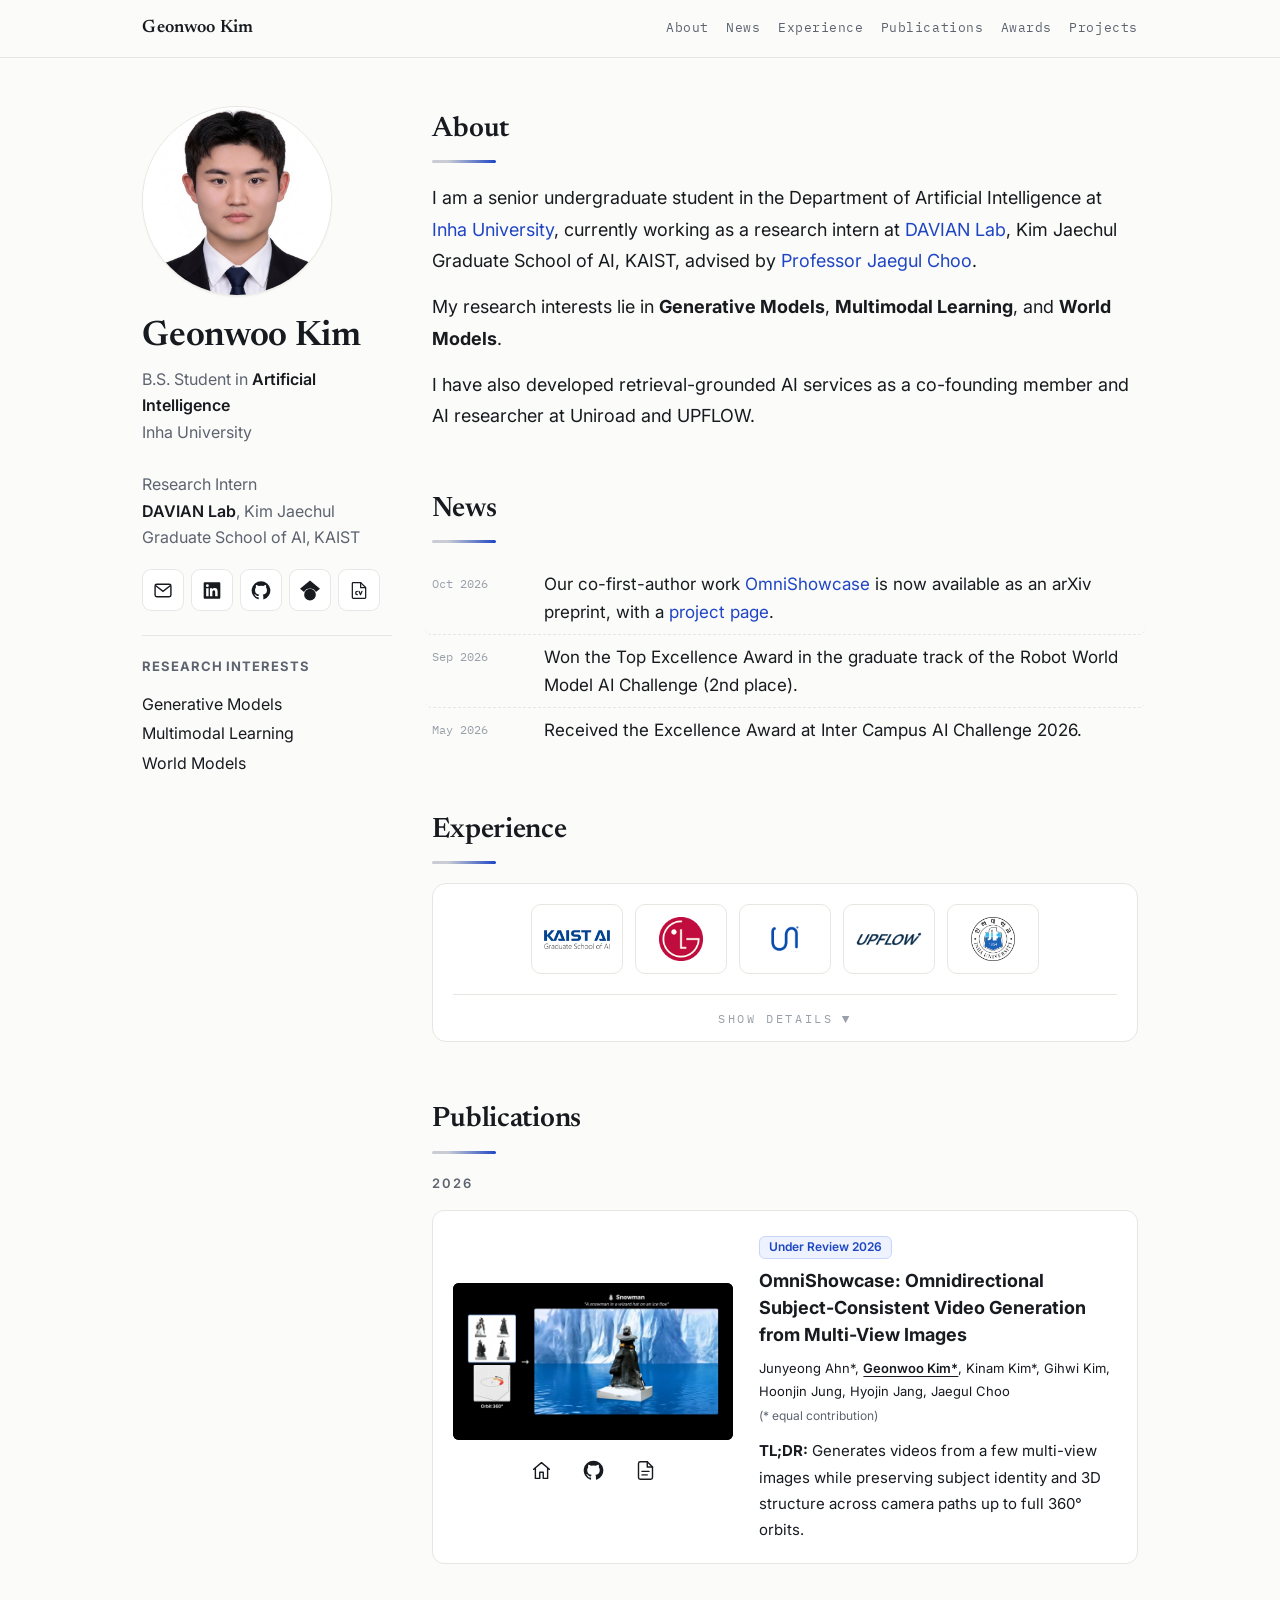
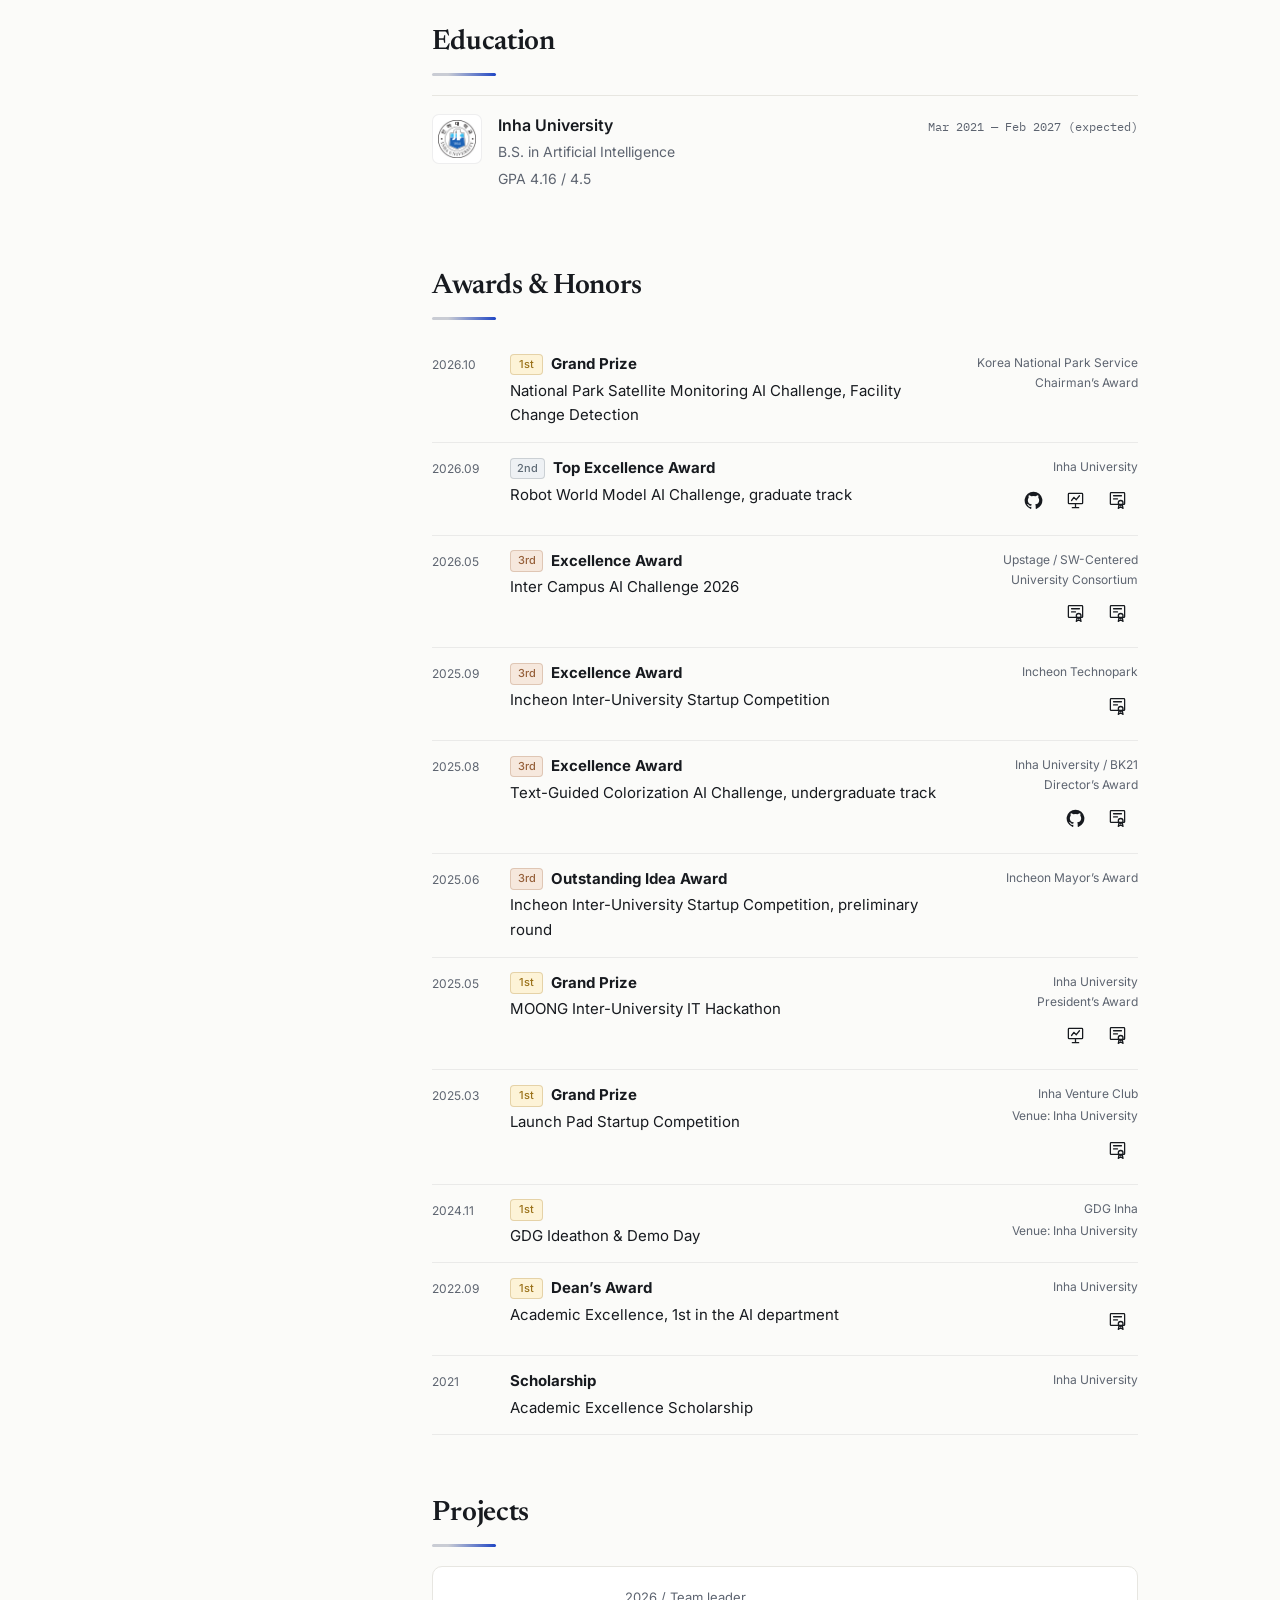
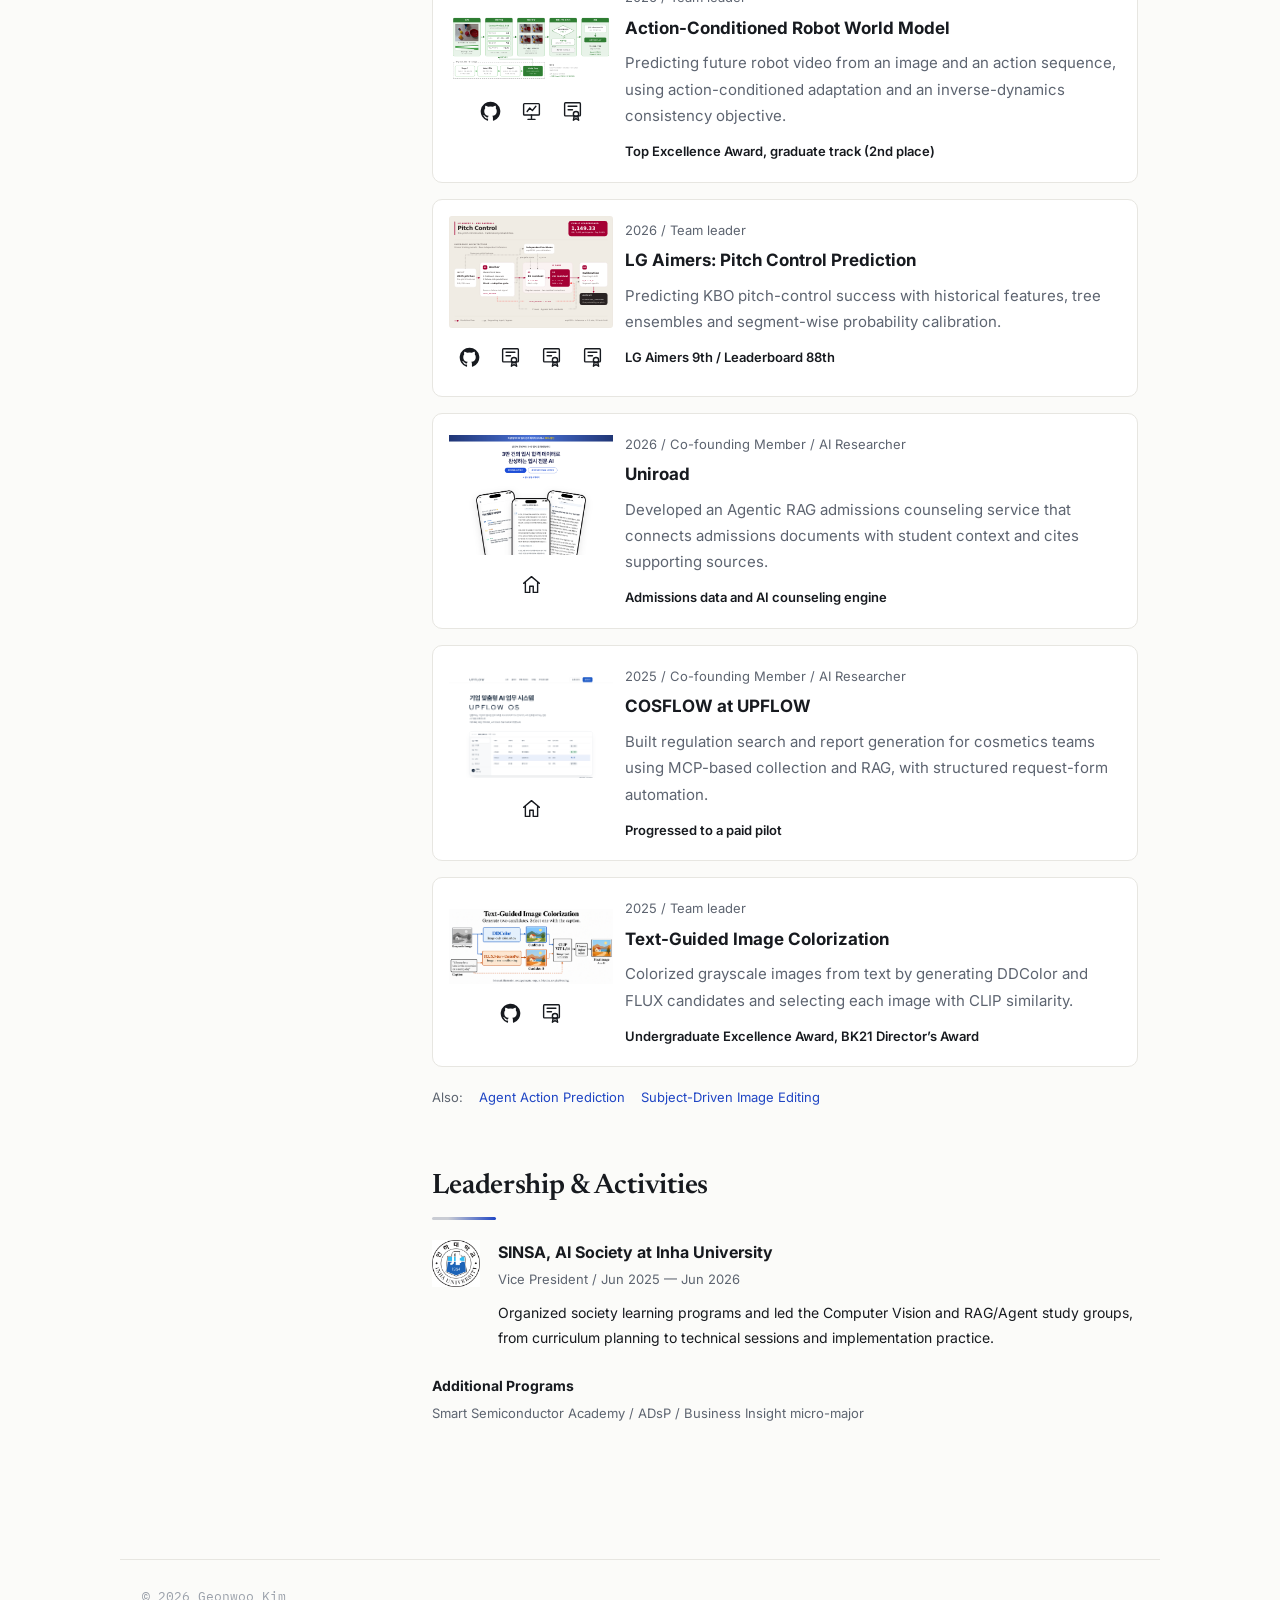
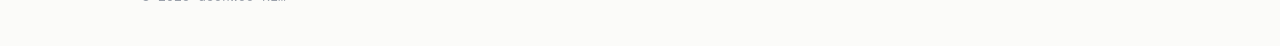
==== index.html @ c0c10603 "Use requested OmniShowcase TLDR wording" ====
<!doctype html><html lang="en"><head><meta charset="utf-8"><meta name="viewport" content="width=device-width,initial-scale=1"><title>Geonwoo Kim</title><meta name="description" content="Geonwoo Kim — Generative Models, Multimodal Learning, and World Models."><link rel="canonical" href="https://gxonu.github.io/"><link rel="preconnect" href="https://fonts.googleapis.com"><link rel="preconnect" href="https://fonts.gstatic.com" crossorigin><link href="https://fonts.googleapis.com/css2?family=Newsreader:ital,opsz,wght@0,6..72,400;0,6..72,500;0,6..72,600;1,6..72,400&family=Inter:wght@400;500;600&family=IBM+Plex+Mono:wght@400;500&display=swap" rel="stylesheet"><link rel="stylesheet" href="assets/original.css"><link rel="stylesheet" href="assets/portfolio.css?v=92dc783198"><link rel="stylesheet" href="assets/revision2.css?v=92dc783198"><link rel="stylesheet" href="assets/refinement.css?v=92dc783198"><link rel="stylesheet" href="assets/readability.css?v=506093084f"><link rel="stylesheet" href="assets/publication-media.css?v=20261101-compact"></head><body class="version-b"><nav aria-label="Main navigation"><div class="nav-inner"><a class="nav-name" href="#about">Geonwoo Kim</a><a class="nl" href="#about">About</a><a class="nl" href="#news">News</a><a class="nl" href="#experience">Experience</a><a class="nl" href="#publications">Publications</a><a class="nl" href="#awards">Awards</a><a class="nl" href="#projects">Projects</a></div></nav><div class="wrap"><aside><img class="avatar" src="assets/profile.jpg" alt="Geonwoo Kim" width="190" height="190"><h1 class="side-name">Geonwoo Kim</h1><p class="side-role">B.S. Student in <b>Artificial Intelligence</b><br>Inha University<br><br>Research Intern<br><b>DAVIAN Lab</b>, Kim Jaechul Graduate School of AI, KAIST</p><div class="side-links social-icons" role="group" aria-label="Contact and profiles"><a class="social-icon" href="mailto:kgw8803@gmail.com" target="_blank" rel="noopener" aria-label="Email"><svg aria-hidden="true" focusable="false" viewBox="0 0 24 24" fill="none" stroke="currentColor" stroke-width="1.7"><rect x="2.5" y="4.5" width="19" height="15" rx="2"/><path d="m3 6 9 7 9-7"/></svg><span class="icon-tooltip" aria-hidden="true">Email</span></a><a class="social-icon" href="https://www.linkedin.com/in/geonwoo-kim-27a599303/" target="_blank" rel="noopener" aria-label="LinkedIn"><svg aria-hidden="true" focusable="false" viewBox="0 0 24 24" fill="currentColor"><path d="M20.45 2H3.55C2.69 2 2 2.68 2 3.52v16.96C2 21.32 2.69 22 3.55 22h16.9c.86 0 1.55-.68 1.55-1.52V3.52C22 2.68 21.31 2 20.45 2ZM7.93 18.75H4.98V9.2h2.95v9.55ZM6.46 7.89a1.71 1.71 0 1 1 0-3.42 1.71 1.71 0 0 1 0 3.42Zm12.29 10.86H15.8V14.1c0-1.1-.02-2.52-1.54-2.52-1.54 0-1.78 1.2-1.78 2.44v4.73H9.53V9.2h2.83v1.3h.04c.4-.75 1.36-1.54 2.79-1.54 2.99 0 3.56 1.97 3.56 4.53v5.26Z"/></svg><span class="icon-tooltip" aria-hidden="true">LinkedIn</span></a><a class="social-icon" href="https://github.com/gxonu" target="_blank" rel="noopener" aria-label="GitHub"><svg aria-hidden="true" focusable="false" viewBox="0 0 24 24" fill="currentColor"><path d="M12 .8a11.2 11.2 0 0 0-3.54 21.83c.56.1.76-.24.76-.54v-2.08c-3.12.68-3.78-1.33-3.78-1.33-.51-1.29-1.24-1.63-1.24-1.63-1.02-.7.08-.69.08-.69 1.12.08 1.71 1.15 1.71 1.15 1 1.71 2.62 1.22 3.26.93.1-.72.39-1.22.71-1.5-2.49-.28-5.1-1.24-5.1-5.54 0-1.23.44-2.22 1.15-3.01-.11-.29-.5-1.42.11-2.96 0 0 .94-.3 3.08 1.15a10.75 10.75 0 0 1 5.6 0c2.14-1.45 3.08-1.15 3.08-1.15.61 1.54.22 2.67.11 2.96.72.79 1.15 1.78 1.15 3.01 0 4.31-2.62 5.25-5.12 5.53.4.35.76 1.03.76 2.08v3.08c0 .3.2.65.77.54A11.2 11.2 0 0 0 12 .8Z"/></svg><span class="icon-tooltip" aria-hidden="true">GitHub</span></a><a class="social-icon" href="https://scholar.google.com/citations?user=7ziWvGkAAAAJ&amp;hl=ko" target="_blank" rel="noopener" aria-label="Google Scholar"><svg aria-hidden="true" focusable="false" viewBox="0 0 24 24" fill="currentColor"><path d="M12 0 0 9.75l4.8 3.9A8.02 8.02 0 0 1 12 9.5a8.02 8.02 0 0 1 7.2 4.15L24 9.75 12 0Z"/><circle cx="12" cy="17" r="7"/></svg><span class="icon-tooltip" aria-hidden="true">Google Scholar</span></a><a class="social-icon" href="assets/GeonwooKim_CV.pdf" target="_blank" rel="noopener" aria-label="CV"><svg aria-hidden="true" focusable="false" viewBox="0 0 24 24" fill="none" stroke="currentColor" stroke-width="1.5"><path d="M14 2.5H5a1 1 0 0 0-1 1v17a1 1 0 0 0 1 1h14a1 1 0 0 0 1-1v-12Z"/><path d="M14 2.5v6h6"/><path d="M10 13a2 2 0 1 0 0 4m2-4 1.8 4 1.8-4" stroke-linecap="round" stroke-linejoin="round"/></svg><span class="icon-tooltip" aria-hidden="true">CV</span></a></div><div class="research-interests"><strong>Research Interests</strong><span>Generative Models</span><span>Multimodal Learning</span><span>World Models</span></div></aside><main><section id="about"><h2>About</h2><div class="sec-body lead"><p data-copy="intro-0">I am a senior undergraduate student in the Department of Artificial Intelligence at <a href="https://www.inha.ac.kr/" target="_blank" rel="noopener">Inha University</a>, currently working as a research intern at <a href="https://davian.kaist.ac.kr/" target="_blank" rel="noopener">DAVIAN Lab</a>, Kim Jaechul Graduate School of AI, KAIST, advised by <a href="https://sites.google.com/site/jaegulchoo/" target="_blank" rel="noopener">Professor Jaegul Choo</a>.</p><p data-copy="intro-1">My research interests lie in <strong>Generative Models</strong>, <strong>Multimodal Learning</strong>, and <strong>World Models</strong>.</p><p data-copy="intro-2">I have also developed retrieval-grounded AI services as a co-founding member and AI researcher at Uniroad and UPFLOW.</p></div></section><section id="news"><h2>News</h2><div class="sec-body"><ul class="news"><li><time>Oct 2026</time><span>Our co-first-author work <a href="https://arxiv.org/abs/2610.35684" target="_blank" rel="noopener">OmniShowcase</a> is now available as an arXiv preprint, with a <a href="https://justin4ai.github.io/OmniShowcase/" target="_blank" rel="noopener">project page</a>.</span></li><li><time>Sep 2026</time><span>Won the Top Excellence Award in the graduate track of the Robot World Model AI Challenge (2nd place).</span></li><li><time>May 2026</time><span>Received the Excellence Award at Inter Campus AI Challenge 2026.</span></li></ul></div></section><section id="experience"><h2>Experience</h2><div class="sec-body"><div class="xp-card" id="xpCard"><div class="logo-tiles"><a class="tile" href="https://davian.kaist.ac.kr/" target="_blank" rel="noopener" title="KAIST AI — Research Intern, DAVIAN Lab"><img src="assets/kaist.png" alt="KAIST AI"></a><a class="tile" href="https://www.lgaimers.ai/" target="_blank" rel="noopener" title="LG Aimers 9th — AI Training &amp; Hackathon"><img src="assets/lg.png" alt="LG Aimers 9th"></a><a class="tile" href="https://uni2road.com/chat" target="_blank" rel="noopener" title="Uniroad — Co-founding Member / AI Researcher"><img src="assets/uniroad-logo.png" alt="Uniroad"></a><a class="tile" href="https://upflow.ai.kr/index.html" target="_blank" rel="noopener" title="UPFLOW — Co-founding Member / AI Researcher"><img src="assets/upflow-logo.svg" alt="UPFLOW"></a><a class="tile" href="https://sites.google.com/view/mailab-inha/" target="_blank" rel="noopener" title="Multimodal AI Lab, Inha University — Undergraduate Researcher"><img src="assets/inha.png" alt="Multimodal AI Lab, Inha University"></a></div><button class="xp-toggle" aria-expanded="false" aria-controls="xpList" type="button"><span id="xpLabel">Show details</span><span class="chev" aria-hidden="true">▼</span></button><div class="xp-list" id="xpList"><article class="xp-row"><a class="xp-logo" href="https://davian.kaist.ac.kr/" target="_blank" rel="noopener"><img src="assets/kaist.png" alt="KAIST AI"></a><div><div class="xp-heading"><h3>KAIST AI</h3><time>Jan 2026 — Present</time></div><p class="role">Research Intern, DAVIAN Lab</p><p class="xp-description">Generative video and 3D-consistent subject modeling.</p></div></article><article class="xp-row"><a class="xp-logo" href="https://www.lgaimers.ai/" target="_blank" rel="noopener"><img src="assets/lg.png" alt="LG Aimers 9th"></a><div><div class="xp-heading"><h3>LG Aimers 9th</h3><time>Jun 2026 — Sep 2026</time></div><p class="role">AI Training &amp; Hackathon</p><p class="xp-description">Completed Phase I and II; led the pitch-control prediction project.</p><div class="resource-links"><a href="assets/lg-aimers-completion.pdf" target="_blank" rel="noopener">Completion</a><a href="assets/lg-aimers-phase1.pdf" target="_blank" rel="noopener">Phase I</a><a href="assets/lg-aimers-certificate.pdf" target="_blank" rel="noopener">Phase II</a></div></div></article><article class="xp-row"><a class="xp-logo" href="https://uni2road.com/chat" target="_blank" rel="noopener"><img src="assets/uniroad-logo.png" alt="Uniroad"></a><div><div class="xp-heading"><h3>Uniroad</h3><time>Mar 2026 — Jul 2026</time></div><p class="role">Co-founding Member / AI Researcher</p><p class="xp-description">Admissions data and Agentic RAG counseling.</p></div></article><article class="xp-row"><a class="xp-logo" href="https://upflow.ai.kr/index.html" target="_blank" rel="noopener"><img src="assets/upflow-logo.svg" alt="UPFLOW"></a><div><div class="xp-heading"><h3>UPFLOW</h3><time>Feb 2025 — Oct 2025</time></div><p class="role">Co-founding Member / AI Researcher</p><p class="xp-description">Retrieval-grounded regulation search and workflow automation.</p></div></article><article class="xp-row"><a class="xp-logo" href="https://sites.google.com/view/mailab-inha/" target="_blank" rel="noopener"><img src="assets/inha.png" alt="Multimodal AI Lab, Inha University"></a><div><div class="xp-heading"><h3>Multimodal AI Lab, Inha University</h3><time>Dec 2024 — Dec 2025</time></div><p class="role">Undergraduate Researcher</p><p class="xp-description">Training-free subject-driven image editing.</p></div></article></div></div></div></section><section id="publications"><h2>Publications</h2><div class="sec-body"><p class="year-label">2026</p><article class="publication"><div class="publication-visual"><div class="publication-media"><video class="publication-video" autoplay muted playsinline loop preload="metadata" width="1280" height="720" poster="assets/omnishowcase-teaser-poster.jpg" aria-label="OmniShowcase video generation teaser"><source src="assets/omnishowcase-teaser.mp4" type="video/mp4"><a href="assets/omnishowcase-teaser.mp4">Watch the OmniShowcase teaser</a></video></div><div class="publication-icon-links" aria-label="Publication resources"><a href="https://justin4ai.github.io/OmniShowcase/" target="_blank" rel="noopener" aria-label="Project Page" title="Project Page"><svg viewBox="0 0 24 24" width="21" height="21" fill="none" stroke="currentColor" stroke-width="1.6" stroke-linecap="round" stroke-linejoin="round" aria-hidden="true" focusable="false"><path d="M3 10.5 12 3l9 7.5M5 9v12h5v-7h4v7h5V9"/></svg></a><a href="https://github.com/justin4ai/OmniShowcase" target="_blank" rel="noopener" aria-label="Code on GitHub" title="Code on GitHub"><svg width="21" height="21" aria-hidden="true" focusable="false" viewBox="0 0 24 24" fill="currentColor"><path d="M12 .8a11.2 11.2 0 0 0-3.54 21.83c.56.1.76-.24.76-.54v-2.08c-3.12.68-3.78-1.33-3.78-1.33-.51-1.29-1.24-1.63-1.24-1.63-1.02-.7.08-.69.08-.69 1.12.08 1.71 1.15 1.71 1.15 1 1.71 2.62 1.22 3.26.93.1-.72.39-1.22.71-1.5-2.49-.28-5.1-1.24-5.1-5.54 0-1.23.44-2.22 1.15-3.01-.11-.29-.5-1.42.11-2.96 0 0 .94-.3 3.08 1.15a10.75 10.75 0 0 1 5.6 0c2.14-1.45 3.08-1.15 3.08-1.15.61 1.54.22 2.67.11 2.96.72.79 1.15 1.78 1.15 3.01 0 4.31-2.62 5.25-5.12 5.53.4.35.76 1.03.76 2.08v3.08c0 .3.2.65.77.54A11.2 11.2 0 0 0 12 .8Z"/></svg></a><a href="https://arxiv.org/abs/2610.35684" target="_blank" rel="noopener" aria-label="arXiv paper" title="arXiv paper"><svg viewBox="0 0 24 24" width="21" height="21" fill="none" stroke="currentColor" stroke-width="1.6" stroke-linecap="round" stroke-linejoin="round" aria-hidden="true" focusable="false"><path d="M14 2H6a2 2 0 0 0-2 2v16a2 2 0 0 0 2 2h12a2 2 0 0 0 2-2V8z"/><path d="M14 2v6h6M8 13h8M8 17h6"/></svg></a></div></div><div><p class="research-status">Under Review 2026</p><h3>OmniShowcase: Omnidirectional Subject-Consistent Video Generation from Multi-View Images</h3><p class="publication-authors">Junyeong Ahn*, <strong class="author-self">Geonwoo Kim*</strong>, Kinam Kim*, Gihwi Kim, Hoonjin Jung, Hyojin Jang, Jaegul Choo <span class="equal-contribution">(* equal contribution)</span></p><p class="tldr" data-copy="publication"><strong>TL;DR:</strong> Generates videos from a few multi-view images while preserving subject identity and 3D structure across camera paths up to full 360° orbits.</p></div></article></div></section><section id="education"><h2>Education</h2><div class="sec-body"><article class="xp-row"><a class="xp-logo" href="https://www.inha.ac.kr/" target="_blank" rel="noopener"><img src="assets/inha.png" alt="Inha University"></a><div><div class="xp-heading"><h3>Inha University</h3><time>Mar 2021 — Feb 2027 (expected)</time></div><p class="role">B.S. in Artificial Intelligence</p><p class="xp-description">GPA 4.16 / 4.5</p></div></article></div></section><section id="awards"><h2>Awards &amp; Honors</h2><div class="sec-body award-list"><article class="award-row"><time>2026.10</time><div class="award-main"><div class="award-heading"><span class="rank-badge rank-1st">1st</span><strong>Grand Prize</strong></div><p class="award-event">National Park Satellite Monitoring AI Challenge, Facility Change Detection</p></div><div class="award-meta"><p class="award-host">Korea National Park Service<br>Chairman’s Award</p></div></article><article class="award-row"><time>2026.09</time><div class="award-main"><div class="award-heading"><span class="rank-badge rank-2nd">2nd</span><strong>Top Excellence Award</strong></div><p class="award-event">Robot World Model AI Challenge, graduate track</p></div><div class="award-meta"><p class="award-host">Inha University</p><div class="award-icon-links" aria-label="Award resources"><a href="https://github.com/gxonu/Worldmodel-AI-Challenge" target="_blank" rel="noopener" aria-label="Code on GitHub" title="Code on GitHub"><svg width="21" height="21" aria-hidden="true" focusable="false" viewBox="0 0 24 24" fill="currentColor"><path d="M12 .8a11.2 11.2 0 0 0-3.54 21.83c.56.1.76-.24.76-.54v-2.08c-3.12.68-3.78-1.33-3.78-1.33-.51-1.29-1.24-1.63-1.24-1.63-1.02-.7.08-.69.08-.69 1.12.08 1.71 1.15 1.71 1.15 1 1.71 2.62 1.22 3.26.93.1-.72.39-1.22.71-1.5-2.49-.28-5.1-1.24-5.1-5.54 0-1.23.44-2.22 1.15-3.01-.11-.29-.5-1.42.11-2.96 0 0 .94-.3 3.08 1.15a10.75 10.75 0 0 1 5.6 0c2.14-1.45 3.08-1.15 3.08-1.15.61 1.54.22 2.67.11 2.96.72.79 1.15 1.78 1.15 3.01 0 4.31-2.62 5.25-5.12 5.53.4.35.76 1.03.76 2.08v3.08c0 .3.2.65.77.54A11.2 11.2 0 0 0 12 .8Z"/></svg></a><a href="assets/world-model-slides.pdf" target="_blank" rel="noopener" aria-label="Slides" title="Slides"><svg viewBox="0 0 24 24" width="21" height="21" fill="none" stroke="currentColor" stroke-width="1.6" stroke-linecap="round" stroke-linejoin="round" aria-hidden="true" focusable="false"><rect x="3" y="3" width="18" height="13" rx="1"/><path d="M12 16v5M8 21h8M7 12l3-4 3 3 4-5"/></svg></a><a href="assets/world-model-certificate.pdf" target="_blank" rel="noopener" aria-label="Certificate" title="Certificate"><svg viewBox="0 0 24 24" width="21" height="21" fill="none" stroke="currentColor" stroke-width="1.6" stroke-linecap="round" stroke-linejoin="round" aria-hidden="true" focusable="false"><rect x="3" y="2" width="18" height="15" rx="1"/><path d="M7 6h10M7 10h5"/><circle cx="16" cy="15" r="3"/><path d="m14 17-1 5 3-2 3 2-1-5"/></svg></a></div></div></article><article class="award-row"><time>2026.05</time><div class="award-main"><div class="award-heading"><span class="rank-badge rank-3rd">3rd</span><strong>Excellence Award</strong></div><p class="award-event">Inter Campus AI Challenge 2026</p></div><div class="award-meta"><p class="award-host">Upstage / SW-Centered University Consortium</p><div class="award-icon-links" aria-label="Award resources"><a href="assets/icac-certificate.pdf" target="_blank" rel="noopener" aria-label="Certificate" title="Certificate"><svg viewBox="0 0 24 24" width="21" height="21" fill="none" stroke="currentColor" stroke-width="1.6" stroke-linecap="round" stroke-linejoin="round" aria-hidden="true" focusable="false"><rect x="3" y="2" width="18" height="15" rx="1"/><path d="M7 6h10M7 10h5"/><circle cx="16" cy="15" r="3"/><path d="m14 17-1 5 3-2 3 2-1-5"/></svg></a><a href="assets/icac-participation.pdf" target="_blank" rel="noopener" aria-label="Participation certificate" title="Participation certificate"><svg viewBox="0 0 24 24" width="21" height="21" fill="none" stroke="currentColor" stroke-width="1.6" stroke-linecap="round" stroke-linejoin="round" aria-hidden="true" focusable="false"><rect x="3" y="2" width="18" height="15" rx="1"/><path d="M7 6h10M7 10h5"/><circle cx="16" cy="15" r="3"/><path d="m14 17-1 5 3-2 3 2-1-5"/></svg></a></div></div></article><article class="award-row"><time>2025.09</time><div class="award-main"><div class="award-heading"><span class="rank-badge rank-3rd">3rd</span><strong>Excellence Award</strong></div><p class="award-event">Incheon Inter-University Startup Competition</p></div><div class="award-meta"><p class="award-host">Incheon Technopark</p><div class="award-icon-links" aria-label="Award resources"><a href="assets/incheon-startup-certificate.pdf" target="_blank" rel="noopener" aria-label="Certificate" title="Certificate"><svg viewBox="0 0 24 24" width="21" height="21" fill="none" stroke="currentColor" stroke-width="1.6" stroke-linecap="round" stroke-linejoin="round" aria-hidden="true" focusable="false"><rect x="3" y="2" width="18" height="15" rx="1"/><path d="M7 6h10M7 10h5"/><circle cx="16" cy="15" r="3"/><path d="m14 17-1 5 3-2 3 2-1-5"/></svg></a></div></div></article><article class="award-row"><time>2025.08</time><div class="award-main"><div class="award-heading"><span class="rank-badge rank-3rd">3rd</span><strong>Excellence Award</strong></div><p class="award-event">Text-Guided Colorization AI Challenge, undergraduate track</p></div><div class="award-meta"><p class="award-host">Inha University / BK21 Director’s Award</p><div class="award-icon-links" aria-label="Award resources"><a href="https://github.com/gxonu/Text-Guided-Colorization" target="_blank" rel="noopener" aria-label="Code on GitHub" title="Code on GitHub"><svg width="21" height="21" aria-hidden="true" focusable="false" viewBox="0 0 24 24" fill="currentColor"><path d="M12 .8a11.2 11.2 0 0 0-3.54 21.83c.56.1.76-.24.76-.54v-2.08c-3.12.68-3.78-1.33-3.78-1.33-.51-1.29-1.24-1.63-1.24-1.63-1.02-.7.08-.69.08-.69 1.12.08 1.71 1.15 1.71 1.15 1 1.71 2.62 1.22 3.26.93.1-.72.39-1.22.71-1.5-2.49-.28-5.1-1.24-5.1-5.54 0-1.23.44-2.22 1.15-3.01-.11-.29-.5-1.42.11-2.96 0 0 .94-.3 3.08 1.15a10.75 10.75 0 0 1 5.6 0c2.14-1.45 3.08-1.15 3.08-1.15.61 1.54.22 2.67.11 2.96.72.79 1.15 1.78 1.15 3.01 0 4.31-2.62 5.25-5.12 5.53.4.35.76 1.03.76 2.08v3.08c0 .3.2.65.77.54A11.2 11.2 0 0 0 12 .8Z"/></svg></a><a href="assets/colorization-certificate.pdf" target="_blank" rel="noopener" aria-label="Certificate" title="Certificate"><svg viewBox="0 0 24 24" width="21" height="21" fill="none" stroke="currentColor" stroke-width="1.6" stroke-linecap="round" stroke-linejoin="round" aria-hidden="true" focusable="false"><rect x="3" y="2" width="18" height="15" rx="1"/><path d="M7 6h10M7 10h5"/><circle cx="16" cy="15" r="3"/><path d="m14 17-1 5 3-2 3 2-1-5"/></svg></a></div></div></article><article class="award-row"><time>2025.06</time><div class="award-main"><div class="award-heading"><span class="rank-badge rank-3rd">3rd</span><strong>Outstanding Idea Award</strong></div><p class="award-event">Incheon Inter-University Startup Competition, preliminary round</p></div><div class="award-meta"><p class="award-host">Incheon Mayor’s Award</p></div></article><article class="award-row"><time>2025.05</time><div class="award-main"><div class="award-heading"><span class="rank-badge rank-1st">1st</span><strong>Grand Prize</strong></div><p class="award-event">MOONG Inter-University IT Hackathon</p></div><div class="award-meta"><p class="award-host">Inha University President’s Award</p><div class="award-icon-links" aria-label="Award resources"><a href="assets/moong-slides.pdf" target="_blank" rel="noopener" aria-label="Slides" title="Slides"><svg viewBox="0 0 24 24" width="21" height="21" fill="none" stroke="currentColor" stroke-width="1.6" stroke-linecap="round" stroke-linejoin="round" aria-hidden="true" focusable="false"><rect x="3" y="3" width="18" height="13" rx="1"/><path d="M12 16v5M8 21h8M7 12l3-4 3 3 4-5"/></svg></a><a href="assets/moong-certificate.pdf" target="_blank" rel="noopener" aria-label="Certificate" title="Certificate"><svg viewBox="0 0 24 24" width="21" height="21" fill="none" stroke="currentColor" stroke-width="1.6" stroke-linecap="round" stroke-linejoin="round" aria-hidden="true" focusable="false"><rect x="3" y="2" width="18" height="15" rx="1"/><path d="M7 6h10M7 10h5"/><circle cx="16" cy="15" r="3"/><path d="m14 17-1 5 3-2 3 2-1-5"/></svg></a></div></div></article><article class="award-row"><time>2025.03</time><div class="award-main"><div class="award-heading"><span class="rank-badge rank-1st">1st</span><strong>Grand Prize</strong></div><p class="award-event">Launch Pad Startup Competition</p></div><div class="award-meta"><p class="award-host">Inha Venture Club</p><p class="award-venue">Venue: Inha University</p><div class="award-icon-links" aria-label="Award resources"><a href="assets/launch-pad-certificate.pdf" target="_blank" rel="noopener" aria-label="Certificate" title="Certificate"><svg viewBox="0 0 24 24" width="21" height="21" fill="none" stroke="currentColor" stroke-width="1.6" stroke-linecap="round" stroke-linejoin="round" aria-hidden="true" focusable="false"><rect x="3" y="2" width="18" height="15" rx="1"/><path d="M7 6h10M7 10h5"/><circle cx="16" cy="15" r="3"/><path d="m14 17-1 5 3-2 3 2-1-5"/></svg></a></div></div></article><article class="award-row"><time>2024.11</time><div class="award-main"><div class="award-heading"><span class="rank-badge rank-1st">1st</span></div><p class="award-event">GDG Ideathon &amp; Demo Day</p></div><div class="award-meta"><p class="award-host">GDG Inha</p><p class="award-venue">Venue: Inha University</p></div></article><article class="award-row"><time>2022.09</time><div class="award-main"><div class="award-heading"><span class="rank-badge rank-1st">1st</span><strong>Dean’s Award</strong></div><p class="award-event">Academic Excellence, 1st in the AI department</p></div><div class="award-meta"><p class="award-host">Inha University</p><div class="award-icon-links" aria-label="Award resources"><a href="assets/academic-excellence-certificate.pdf" target="_blank" rel="noopener" aria-label="Certificate" title="Certificate"><svg viewBox="0 0 24 24" width="21" height="21" fill="none" stroke="currentColor" stroke-width="1.6" stroke-linecap="round" stroke-linejoin="round" aria-hidden="true" focusable="false"><rect x="3" y="2" width="18" height="15" rx="1"/><path d="M7 6h10M7 10h5"/><circle cx="16" cy="15" r="3"/><path d="m14 17-1 5 3-2 3 2-1-5"/></svg></a></div></div></article><article class="award-row"><time>2021</time><div class="award-main"><div class="award-heading"><strong>Scholarship</strong></div><p class="award-event">Academic Excellence Scholarship</p></div><div class="award-meta"><p class="award-host">Inha University</p></div></article></div></section><section id="projects"><h2>Projects</h2><div class="sec-body project-grid"><article class="project-card"><div class="project-visual"><a class="project-image" href="assets/world-model-pipeline.png" target="_blank" rel="noopener" aria-label="Open Action-Conditioned Robot World Model figure"><img src="assets/world-model-pipeline.png" alt="Robot World Model pipeline from the project repository"></a><div class="project-icon-links" aria-label="Project resources"><a href="https://github.com/gxonu/Worldmodel-AI-Challenge" target="_blank" rel="noopener" aria-label="Code on GitHub" title="Code on GitHub"><svg width="21" height="21" aria-hidden="true" focusable="false" viewBox="0 0 24 24" fill="currentColor"><path d="M12 .8a11.2 11.2 0 0 0-3.54 21.83c.56.1.76-.24.76-.54v-2.08c-3.12.68-3.78-1.33-3.78-1.33-.51-1.29-1.24-1.63-1.24-1.63-1.02-.7.08-.69.08-.69 1.12.08 1.71 1.15 1.71 1.15 1 1.71 2.62 1.22 3.26.93.1-.72.39-1.22.71-1.5-2.49-.28-5.1-1.24-5.1-5.54 0-1.23.44-2.22 1.15-3.01-.11-.29-.5-1.42.11-2.96 0 0 .94-.3 3.08 1.15a10.75 10.75 0 0 1 5.6 0c2.14-1.45 3.08-1.15 3.08-1.15.61 1.54.22 2.67.11 2.96.72.79 1.15 1.78 1.15 3.01 0 4.31-2.62 5.25-5.12 5.53.4.35.76 1.03.76 2.08v3.08c0 .3.2.65.77.54A11.2 11.2 0 0 0 12 .8Z"/></svg></a><a href="assets/world-model-slides.pdf" target="_blank" rel="noopener" aria-label="Slides" title="Slides"><svg viewBox="0 0 24 24" width="21" height="21" fill="none" stroke="currentColor" stroke-width="1.6" stroke-linecap="round" stroke-linejoin="round" aria-hidden="true" focusable="false"><rect x="3" y="3" width="18" height="13" rx="1"/><path d="M12 16v5M8 21h8M7 12l3-4 3 3 4-5"/></svg></a><a href="assets/world-model-certificate.pdf" target="_blank" rel="noopener" aria-label="Certificate" title="Certificate"><svg viewBox="0 0 24 24" width="21" height="21" fill="none" stroke="currentColor" stroke-width="1.6" stroke-linecap="round" stroke-linejoin="round" aria-hidden="true" focusable="false"><rect x="3" y="2" width="18" height="15" rx="1"/><path d="M7 6h10M7 10h5"/><circle cx="16" cy="15" r="3"/><path d="m14 17-1 5 3-2 3 2-1-5"/></svg></a></div></div><div class="project-copy"><p class="project-role">2026 / Team leader</p><h3>Action-Conditioned Robot World Model</h3><p class="project-summary" data-copy="project-0">Predicting future robot video from an image and an action sequence, using action-conditioned adaptation and an inverse-dynamics consistency objective.</p><p class="project-result">Top Excellence Award, graduate track (2nd place)</p></div></article><article class="project-card"><div class="project-visual"><a class="project-image" href="assets/lg-aimers-pipeline-v3.svg" target="_blank" rel="noopener" aria-label="Open LG Aimers: Pitch Control Prediction figure"><img src="assets/lg-aimers-pipeline-v3.svg" alt="LG Aimers inference pipeline: anchor, R-only B1 and risk-middle residuals, F bypass, and R/F calibration"></a><div class="project-icon-links" aria-label="Project resources"><a href="https://github.com/gxonu/LG-Aimers-9th-PitchControl" target="_blank" rel="noopener" aria-label="Code on GitHub" title="Code on GitHub"><svg width="21" height="21" aria-hidden="true" focusable="false" viewBox="0 0 24 24" fill="currentColor"><path d="M12 .8a11.2 11.2 0 0 0-3.54 21.83c.56.1.76-.24.76-.54v-2.08c-3.12.68-3.78-1.33-3.78-1.33-.51-1.29-1.24-1.63-1.24-1.63-1.02-.7.08-.69.08-.69 1.12.08 1.71 1.15 1.71 1.15 1 1.71 2.62 1.22 3.26.93.1-.72.39-1.22.71-1.5-2.49-.28-5.1-1.24-5.1-5.54 0-1.23.44-2.22 1.15-3.01-.11-.29-.5-1.42.11-2.96 0 0 .94-.3 3.08 1.15a10.75 10.75 0 0 1 5.6 0c2.14-1.45 3.08-1.15 3.08-1.15.61 1.54.22 2.67.11 2.96.72.79 1.15 1.78 1.15 3.01 0 4.31-2.62 5.25-5.12 5.53.4.35.76 1.03.76 2.08v3.08c0 .3.2.65.77.54A11.2 11.2 0 0 0 12 .8Z"/></svg></a><a href="assets/lg-aimers-completion.pdf" target="_blank" rel="noopener" aria-label="Completion certificate" title="Completion certificate"><svg viewBox="0 0 24 24" width="21" height="21" fill="none" stroke="currentColor" stroke-width="1.6" stroke-linecap="round" stroke-linejoin="round" aria-hidden="true" focusable="false"><rect x="3" y="2" width="18" height="15" rx="1"/><path d="M7 6h10M7 10h5"/><circle cx="16" cy="15" r="3"/><path d="m14 17-1 5 3-2 3 2-1-5"/></svg></a><a href="assets/lg-aimers-phase1.pdf" target="_blank" rel="noopener" aria-label="Phase I certificate" title="Phase I certificate"><svg viewBox="0 0 24 24" width="21" height="21" fill="none" stroke="currentColor" stroke-width="1.6" stroke-linecap="round" stroke-linejoin="round" aria-hidden="true" focusable="false"><rect x="3" y="2" width="18" height="15" rx="1"/><path d="M7 6h10M7 10h5"/><circle cx="16" cy="15" r="3"/><path d="m14 17-1 5 3-2 3 2-1-5"/></svg></a><a href="assets/lg-aimers-certificate.pdf" target="_blank" rel="noopener" aria-label="Phase II certificate" title="Phase II certificate"><svg viewBox="0 0 24 24" width="21" height="21" fill="none" stroke="currentColor" stroke-width="1.6" stroke-linecap="round" stroke-linejoin="round" aria-hidden="true" focusable="false"><rect x="3" y="2" width="18" height="15" rx="1"/><path d="M7 6h10M7 10h5"/><circle cx="16" cy="15" r="3"/><path d="m14 17-1 5 3-2 3 2-1-5"/></svg></a></div></div><div class="project-copy"><p class="project-role">2026 / Team leader</p><h3>LG Aimers: Pitch Control Prediction</h3><p class="project-summary" data-copy="project-1">Predicting KBO pitch-control success with historical features, tree ensembles and segment-wise probability calibration.</p><p class="project-result">LG Aimers 9th / Leaderboard 88th</p></div></article><article class="project-card"><div class="project-visual"><a class="project-image" href="assets/uniroad-project.png" target="_blank" rel="noopener" aria-label="Open Uniroad figure"><img src="assets/uniroad-project.png" alt="Uniroad admissions counseling service interface"></a><div class="project-icon-links" aria-label="Project resources"><a href="https://uni2road.com/chat" target="_blank" rel="noopener" aria-label="Service" title="Service"><svg viewBox="0 0 24 24" width="21" height="21" fill="none" stroke="currentColor" stroke-width="1.6" stroke-linecap="round" stroke-linejoin="round" aria-hidden="true" focusable="false"><path d="M3 10.5 12 3l9 7.5M5 9v12h5v-7h4v7h5V9"/></svg></a></div></div><div class="project-copy"><p class="project-role">2026 / Co-founding Member / AI Researcher</p><h3>Uniroad</h3><p class="project-summary" data-copy="project-2">Developed an Agentic RAG admissions counseling service that connects admissions documents with student context and cites supporting sources.</p><p class="project-result">Admissions data and AI counseling engine</p></div></article><article class="project-card"><div class="project-visual"><a class="project-image" href="https://upflow.ai.kr/index.html" target="_blank" rel="noopener" aria-label="Visit the UPFLOW website"><img src="assets/upflow-homepage-20261101.png" alt="UPFLOW OS website homepage, captured November 2026"></a><div class="project-icon-links" aria-label="Project resources"><a href="https://upflow.ai.kr/index.html" target="_blank" rel="noopener" aria-label="Website" title="Website"><svg viewBox="0 0 24 24" width="21" height="21" fill="none" stroke="currentColor" stroke-width="1.6" stroke-linecap="round" stroke-linejoin="round" aria-hidden="true" focusable="false"><path d="M3 10.5 12 3l9 7.5M5 9v12h5v-7h4v7h5V9"/></svg></a></div></div><div class="project-copy"><p class="project-role">2025 / Co-founding Member / AI Researcher</p><h3>COSFLOW at UPFLOW</h3><p class="project-summary" data-copy="project-3">Built regulation search and report generation for cosmetics teams using MCP-based collection and RAG, with structured request-form automation.</p><p class="project-result">Progressed to a paid pilot</p></div></article><article class="project-card"><div class="project-visual"><a class="project-image" href="assets/colorization-pipeline.png" target="_blank" rel="noopener" aria-label="Open Text-Guided Image Colorization figure"><img src="assets/colorization-pipeline.png" alt="Text-guided colorization pipeline from the project repository"></a><div class="project-icon-links" aria-label="Project resources"><a href="https://github.com/gxonu/Text-Guided-Colorization" target="_blank" rel="noopener" aria-label="Code on GitHub" title="Code on GitHub"><svg width="21" height="21" aria-hidden="true" focusable="false" viewBox="0 0 24 24" fill="currentColor"><path d="M12 .8a11.2 11.2 0 0 0-3.54 21.83c.56.1.76-.24.76-.54v-2.08c-3.12.68-3.78-1.33-3.78-1.33-.51-1.29-1.24-1.63-1.24-1.63-1.02-.7.08-.69.08-.69 1.12.08 1.71 1.15 1.71 1.15 1 1.71 2.62 1.22 3.26.93.1-.72.39-1.22.71-1.5-2.49-.28-5.1-1.24-5.1-5.54 0-1.23.44-2.22 1.15-3.01-.11-.29-.5-1.42.11-2.96 0 0 .94-.3 3.08 1.15a10.75 10.75 0 0 1 5.6 0c2.14-1.45 3.08-1.15 3.08-1.15.61 1.54.22 2.67.11 2.96.72.79 1.15 1.78 1.15 3.01 0 4.31-2.62 5.25-5.12 5.53.4.35.76 1.03.76 2.08v3.08c0 .3.2.65.77.54A11.2 11.2 0 0 0 12 .8Z"/></svg></a><a href="assets/colorization-certificate.pdf" target="_blank" rel="noopener" aria-label="Certificate" title="Certificate"><svg viewBox="0 0 24 24" width="21" height="21" fill="none" stroke="currentColor" stroke-width="1.6" stroke-linecap="round" stroke-linejoin="round" aria-hidden="true" focusable="false"><rect x="3" y="2" width="18" height="15" rx="1"/><path d="M7 6h10M7 10h5"/><circle cx="16" cy="15" r="3"/><path d="m14 17-1 5 3-2 3 2-1-5"/></svg></a></div></div><div class="project-copy"><p class="project-role">2025 / Team leader</p><h3>Text-Guided Image Colorization</h3><p class="project-summary" data-copy="project-4">Colorized grayscale images from text by generating DDColor and FLUX candidates and selecting each image with CLIP similarity.</p><p class="project-result">Undergraduate Excellence Award, BK21 Director’s Award</p></div></article></div><div class="additional-work"><span>Also:</span> <a href="https://github.com/gxonu/Agent-Action-Chanllenge">Agent Action Prediction</a><a href="https://github.com/gxonu/DiptychPrompting_edit">Subject-Driven Image Editing</a></div></section><section id="leadership"><h2>Leadership &amp; Activities</h2><div class="sec-body"><article class="leadership-entry"><img src="assets/inha.png" alt="Inha University"><div><h3>SINSA, AI Society at Inha University</h3><p class="role">Vice President / Jun 2025 — Jun 2026</p><p>Organized society learning programs and led the Computer Vision and RAG/Agent study groups, from curriculum planning to technical sessions and implementation practice.</p></div></article><div class="programs"><h3>Additional Programs</h3><p>Smart Semiconductor Academy / ADsP / Business Insight micro-major</p></div></div></section></main></div><footer><span>© 2026 Geonwoo Kim</span></footer><script src="assets/site.js"></script></body></html>
---- assets/original.css ----
:root{
    --paper:#FBFBF9;
    --ink:#171A1F;
    --muted:#5D6470;
    --faint:#9AA0AA;
    --line:#E7E6E1;
    --accent:#1F45C4;      /* cobalt — the "denoised" end */
    --noise:#C9CCD4;       /* grain gray — the "noisy" end */
    --card:#FFFFFF;
    --maxw:1060px;
  }
  *{box-sizing:border-box;margin:0;padding:0}
  html{scroll-behavior:smooth}
  @media (prefers-reduced-motion: reduce){
    html{scroll-behavior:auto}
    *,*::before,*::after{animation:none!important;transition:none!important}
  }
  body{
    background:var(--paper);
    color:var(--ink);
    font-family:'Inter',system-ui,-apple-system,'Apple SD Gothic Neo','Noto Sans KR',sans-serif;
    font-size:15.5px;
    line-height:1.65;
    -webkit-font-smoothing:antialiased;
  }
  a{color:var(--accent);text-decoration:none}
  a:hover{text-decoration:underline;text-underline-offset:3px}
  a:focus-visible{outline:2px solid var(--accent);outline-offset:2px;border-radius:2px}

  /* ---------- top nav ---------- */
  nav{
    position:sticky;top:0;z-index:10;
    background:rgba(251,251,249,.88);
    backdrop-filter:blur(8px);
    border-bottom:1px solid var(--line);
  }
  .nav-inner{
    max-width:var(--maxw);margin:0 auto;
    display:flex;align-items:baseline;gap:1.6rem;
    padding:.85rem 1.4rem;
    overflow-x:auto;
  }
  .nav-name{
    font-family:'Newsreader',serif;font-weight:600;font-size:1.05rem;
    color:var(--ink);margin-right:auto;letter-spacing:.01em;white-space:nowrap;
  }
  .nav-name:hover{text-decoration:none;color:var(--accent)}
  nav a.nl{
    font-family:'IBM Plex Mono',monospace;font-size:.76rem;color:var(--muted);
    letter-spacing:.04em;white-space:nowrap;
  }
  nav a.nl:hover{color:var(--accent);text-decoration:none}

  /* ---------- layout ---------- */
  .wrap{
    max-width:var(--maxw);margin:0 auto;
    display:grid;grid-template-columns:290px 1fr;gap:3.2rem;
    padding:3rem 1.4rem 5rem;
  }
  @media (max-width:860px){
    .wrap{grid-template-columns:1fr;gap:2.2rem;padding-top:2.2rem}
    aside{position:static!important}
  }

  /* ---------- sidebar ---------- */
  aside{position:sticky;top:5rem;align-self:start}
  .avatar{
    width:190px;height:190px;border-radius:50%;
    object-fit:cover;display:block;
    border:1px solid var(--line);
    box-shadow:0 1px 2px rgba(23,26,31,.06);
  }
  .side-name{
    font-family:'Newsreader',serif;font-weight:600;
    font-size:1.9rem;line-height:1.15;margin-top:1.3rem;letter-spacing:-.01em;
  }
  .side-name-ko{font-family:'Inter',sans-serif;font-size:.95rem;color:var(--faint);font-weight:400;margin-left:.4rem}
  .side-role{margin-top:.55rem;color:var(--muted);font-size:.92rem;line-height:1.55}
  .side-role b{color:var(--ink);font-weight:600}
  .side-links{margin-top:1.1rem;display:flex;flex-wrap:wrap;gap:.45rem .9rem}
  .side-links a{
    font-family:'IBM Plex Mono',monospace;font-size:.78rem;letter-spacing:.03em;
  }
  .side-email{
    margin-top:1.1rem;font-family:'IBM Plex Mono',monospace;
    font-size:.78rem;color:var(--muted);
  }

  /* ---------- sections ---------- */
  section{margin-bottom:3.4rem;scroll-margin-top:4.5rem}
  h2{
    font-family:'Newsreader',serif;font-weight:600;font-size:1.45rem;
    letter-spacing:-.01em;margin-bottom:.4rem;
  }
  /* signature: denoise rule — grain fading into cobalt */
  h2::after{
    content:"";display:block;height:3px;width:64px;margin-top:.5rem;border-radius:2px;
    background:linear-gradient(90deg,var(--noise) 0%,var(--noise) 25%,var(--accent) 100%);
  }
  .sec-body{margin-top:1.2rem}

  .lead{font-size:1.02rem}
  .lead p + p{margin-top:.9rem}
  .lead b{font-weight:600}

  /* experience card: logo tiles + collapsible list */
  .xp-card{
    background:var(--card);border:1px solid var(--line);border-radius:14px;
    padding:1.6rem 1.6rem 0.4rem;
  }
  .logo-tiles{
    display:flex;justify-content:center;flex-wrap:wrap;gap:.9rem;
    padding-bottom:1.4rem;border-bottom:1px solid var(--line);
  }
  .tile{
    width:120px;height:88px;display:flex;align-items:center;justify-content:center;
    background:#fff;border:1px solid var(--line);border-radius:12px;padding:14px;
    transition:transform .2s ease, border-color .2s ease, box-shadow .2s ease;
  }
  .tile img{max-width:100%;max-height:100%;object-fit:contain;display:block}
  .tile:hover{transform:translateY(-3px);border-color:var(--accent);box-shadow:0 4px 14px rgba(31,69,196,.10)}
  @media (max-width:600px){.tile{width:88px;height:66px;padding:10px}}

  .xp-toggle{
    display:flex;align-items:center;justify-content:center;gap:.5rem;
    width:100%;padding:.9rem 0;cursor:pointer;
    background:none;border:none;
    font-family:'IBM Plex Mono',monospace;font-size:.74rem;letter-spacing:.22em;
    color:var(--faint);text-transform:uppercase;
    transition:color .15s ease;
  }
  .xp-toggle:hover{color:var(--accent)}
  .xp-toggle .chev{transition:transform .25s ease;font-size:.8rem}
  .xp-card.open .chev{transform:rotate(180deg)}

  .xp-list{
    display:none;
    padding-bottom:.6rem;
  }
  .xp-card.open .xp-list{display:block}
  .xp-row{
    display:grid;grid-template-columns:185px 1fr;gap:1.4rem;
    padding:1.05rem .6rem;margin:0 -.6rem;border-top:1px solid var(--line);
    border-radius:10px;
    transition:background .15s ease;
  }
  .xp-row:hover{background:var(--paper)}
  .xp-row time{
    font-family:'IBM Plex Mono',monospace;font-size:.78rem;color:var(--faint);
    padding-top:.3rem;white-space:nowrap;
  }
  .xp-row:hover time{color:var(--accent)}
  .xp-row h3{font-size:1.05rem;font-weight:600}
  .xp-row .role{color:var(--muted);font-size:.93rem;margin-top:.15rem}
  @media (max-width:600px){
    .xp-row{grid-template-columns:1fr;gap:.2rem}
  }

  /* news */
  .news{list-style:none}
  .news li{
    display:grid;grid-template-columns:96px 1fr;gap:1rem;
    padding:.5rem 0;border-bottom:1px dashed var(--line);
  }
  .news li:last-child{border-bottom:none}
  .news time{
    font-family:'IBM Plex Mono',monospace;font-size:.76rem;color:var(--faint);
    padding-top:.22rem;white-space:nowrap;
  }

  /* experience / education entries */
  .entry{
    display:grid;grid-template-columns:1fr auto;gap:.3rem 1.2rem;
    padding:1rem 0;border-bottom:1px solid var(--line);
  }
  .entry:last-child{border-bottom:none}
  .entry h3{font-size:1rem;font-weight:600}
  .entry .org{color:var(--muted);font-size:.9rem}
  .entry .desc{grid-column:1 / -1;color:var(--ink);font-size:.92rem;margin-top:.25rem}
  .entry .desc ul{margin:.3rem 0 0 1.1rem}
  .entry .desc li{margin:.15rem 0}
  .entry time{
    font-family:'IBM Plex Mono',monospace;font-size:.75rem;color:var(--faint);
    white-space:nowrap;padding-top:.25rem;
  }
  @media (max-width:600px){
    .entry{grid-template-columns:1fr}
    .entry time{order:-1;padding-top:0}
  }

  /* project cards */
  .projects{display:grid;grid-template-columns:1fr 1fr;gap:.9rem}
  @media (max-width:700px){.projects{grid-template-columns:1fr}}
  .proj{
    background:var(--card);border:1px solid var(--line);border-radius:10px;
    padding:1.05rem 1.15rem;
    transition:border-color .15s ease, box-shadow .15s ease, transform .2s ease;
  }
  .proj:hover{border-color:var(--accent);box-shadow:0 2px 10px rgba(31,69,196,.07)}
  .proj h3{font-size:.97rem;font-weight:600;line-height:1.4}
  .proj .tag{
    font-family:'IBM Plex Mono',monospace;font-size:.68rem;color:var(--accent);
    letter-spacing:.05em;text-transform:uppercase;display:block;margin-bottom:.35rem;
  }
  .proj p{font-size:.88rem;color:var(--muted);margin-top:.4rem}

  /* awards */
  .awards{list-style:none}
  .awards li{
    display:grid;grid-template-columns:78px 1fr;gap:1rem;
    padding:.45rem 0;
  }
  .awards time{
    font-family:'IBM Plex Mono',monospace;font-size:.76rem;color:var(--faint);padding-top:.2rem;
  }
  .awards .prize{font-weight:600}
  .awards .host{color:var(--muted);font-size:.88rem}

  footer{
    border-top:1px solid var(--line);
    padding:1.6rem 1.4rem 2.4rem;
    max-width:var(--maxw);margin:0 auto;
    font-family:'IBM Plex Mono',monospace;font-size:.74rem;color:var(--faint);
    display:flex;justify-content:space-between;flex-wrap:wrap;gap:.5rem;
  }

  /* ---------- hover micro-interactions ---------- */
  .avatar{transition:transform .25s ease, box-shadow .25s ease}
  .avatar:hover{transform:scale(1.03);box-shadow:0 6px 20px rgba(23,26,31,.12)}

  nav a.nl{position:relative;padding-bottom:2px}
  nav a.nl::after{
    content:"";position:absolute;left:0;bottom:-2px;height:2px;width:0;
    background:linear-gradient(90deg,var(--noise),var(--accent));
    transition:width .22s ease;border-radius:1px;
  }
  nav a.nl:hover::after{width:100%}

  h2::after{transition:width .35s ease}
  section:hover h2::after{width:110px}   /* denoise rule stretches on hover */

  .proj{will-change:transform}
  .proj:hover{transform:translateY(-3px)}

  .news li{transition:background .15s ease;border-radius:8px;padding:.5rem .5rem;margin:0 -.5rem}
  .news li:hover{background:var(--card)}
  .news li:hover time{color:var(--accent)}
  .news time{transition:color .15s ease}

  .awards li{transition:background .15s ease;border-radius:8px;padding:.45rem .5rem;margin:0 -.5rem}
  .awards li:hover{background:var(--card)}
  .awards li:hover time{color:var(--accent)}
  .awards time{transition:color .15s ease}
---- assets/portfolio.css ----
/* A is a new reference-based layout. B inherits the existing site stylesheet. */
html{scroll-behavior:smooth}body{margin:0}a:focus-visible,button:focus-visible{outline:2px solid #1f45c4;outline-offset:4px}img{max-width:100%}
.resource-links{display:flex;flex-wrap:wrap;gap:16px;margin-top:16px;font-size:13px}.research-status{color:#1f45c4;font-size:13px;font-weight:600;margin-bottom:8px}.research-role,.project-role{color:#5d6470;font-size:13px;margin:6px 0 14px}.research-summary,.project-summary{line-height:1.7;margin:12px 0 0}.project-result{font-weight:600;font-size:13px;margin-top:14px}.featured-project img{display:block;width:100%;height:auto;object-fit:contain}.excerpt-end{font:13px/1.7 system-ui,sans-serif;color:#5d6470;border-top:1px solid #e7e6e1;padding:22px 0;margin-top:48px}
.version-a{font-family:'Inter',system-ui,-apple-system,sans-serif;color:#171a1f;background:#fff;font-size:15px;line-height:1.7;-webkit-font-smoothing:antialiased}.version-a *{box-sizing:border-box}.version-a a{color:#1f45c4;text-decoration:none}.version-a a:hover{text-decoration:underline}.version-a nav{border-bottom:1px solid #171a1f15;background:#fffffff5;position:sticky;top:0;z-index:10}.version-a .nav-inner{max-width:1000px;margin:auto;padding:17px 28px;display:flex;align-items:center;gap:26px;overflow-x:auto}.version-a .nav-name{font-size:15px;font-weight:600;color:#171a1f;margin-right:auto;white-space:nowrap}.version-a .nl{font-size:12px;color:#5d6470;white-space:nowrap}.version-a .a-wrap{max-width:1000px;margin:auto;padding:56px 28px 12px}.version-a section{margin-bottom:60px;scroll-margin-top:85px}.version-a h1{font-size:36px;letter-spacing:-1.1px;line-height:1.2;margin:0 0 24px;font-weight:600}.version-a h1 span{font-size:16px;letter-spacing:0;font-weight:400;color:#5d6470;margin-left:8px}.version-a h2{font-size:23px;letter-spacing:-.6px;font-weight:600;margin:0;border-bottom:1px solid #171a1f15;padding-bottom:12px}.version-a h3{font-size:18px;line-height:1.5;margin:0;font-weight:600;letter-spacing:-.25px}.version-a p{margin-top:0}.version-a .hero{display:grid;grid-template-columns:1fr 204px;gap:60px;align-items:start}.version-a .portrait{width:204px;height:265px;object-fit:cover;object-position:center 20%;border-radius:5px}.version-a .lead p{margin:0 0 13px}.version-a .side-links{display:flex;gap:10px;flex-wrap:wrap;margin-top:27px}.version-a .side-links a{font-size:12px;line-height:1;padding:10px 14px;color:#171a1f;border:1px solid #171a1f25;border-radius:4px}.version-a .side-links a:hover{color:#1f45c4;border-color:#1f45c4}.version-a .sec-body{margin-top:23px}.version-a .news{padding:0;margin:0;list-style:none}.version-a .news li{display:grid;grid-template-columns:88px 1fr;gap:20px;margin:12px 0}.version-a .news time{font-size:12px;color:#5d6470;padding-top:3px}.version-a .research-entry{max-width:770px}.version-a .research-summary{margin-top:12px}.version-a .featured-project{display:grid;grid-template-columns:300px 1fr;gap:30px;align-items:center}.version-a .featured-project img{border:1px solid #171a1f15;border-radius:4px}.version-a .resource-links a{font-size:12px;border:1px solid #171a1f25;padding:4px 10px;border-radius:3px;color:#171a1f}.version-a .xp-row{display:grid;grid-template-columns:175px 1fr;gap:24px;padding:15px 0;border-bottom:1px solid #171a1f12}.version-a .xp-row time{font-size:12px;color:#5d6470;padding-top:4px;white-space:nowrap}.version-a .xp-row h3{font-size:15px}.version-a .xp-row .role{font-size:13px;color:#5d6470;margin:2px 0 0}.version-a footer{max-width:944px;margin:0 auto;padding:20px 0 36px;font-size:12px;color:#5d6470}
/* Only new content components and narrow-screen overflow are added to B. */
.version-b .research-entry h3{font-size:1.05rem;line-height:1.5}.version-b .featured-project{background:var(--card);border:1px solid var(--line);border-radius:10px;padding:1.05rem 1.15rem}.version-b .featured-project img{max-width:410px;margin:0 auto 20px;border-radius:3px}.version-b .featured-project h3{font-size:1.05rem;line-height:1.45}.version-b .project-summary,.version-b .research-summary{font-size:.93rem}.version-b main{min-width:0}.version-b .side-links{gap:.45rem .8rem}.version-b .xp-card{min-width:0}
@media(max-width:860px){.version-b .nav-name{display:none}.version-a .hero{gap:32px}.version-a .featured-project{grid-template-columns:240px 1fr;gap:22px}.version-a .nav-inner{gap:19px}.version-a h1{font-size:32px}}
@media(max-width:620px){.version-a .a-wrap{padding:30px 22px 12px}.version-a .hero{display:flex;flex-direction:column-reverse;gap:24px;margin-bottom:40px}.version-a .portrait{width:122px;height:150px}.version-a h1{font-size:30px;margin-bottom:20px}.version-a h1 span{font-size:14px}.version-a .nav-inner{padding:14px 22px;gap:20px}.version-a .nav-name{display:none}.version-a section{margin-bottom:42px}.version-a h2{font-size:22px}.version-a .featured-project{display:block}.version-a .featured-project img{margin-bottom:20px}.version-a .news li{grid-template-columns:72px 1fr;gap:12px}.version-a .xp-row{grid-template-columns:1fr;gap:4px}.version-a footer{padding-left:22px}.version-b .nav-inner{gap:1.3rem}.version-b .news li{grid-template-columns:76px 1fr;gap:10px}.version-b .xp-card{padding:1.15rem 1.15rem .3rem}}
@media(prefers-reduced-motion:reduce){html{scroll-behavior:auto}}
---- assets/revision2.css ----
/* Visual resources and per-institution identity, shared across A and B. */
.year-label{font-size:12px;font-weight:600;letter-spacing:2px;color:#5d6470;margin:0 0 16px}.publication{display:grid;grid-template-columns:310px 1fr;gap:28px;align-items:center}.publication-image{display:block}.publication-image img{display:block;width:100%;height:auto;max-height:230px;object-fit:contain}.publication h3{line-height:1.45}.tldr{font-size:14px;line-height:1.75;margin:12px 0 0}.resource-links{gap:7px;align-items:center;margin-top:14px}.resource-links a,.version-a .resource-links a,.pending-link{display:inline-flex;align-items:center;gap:5px;min-height:30px;padding:4px 9px;border:1px solid #171a1f25;border-radius:4px;color:#171a1f;font:12px/1.5 'Inter',system-ui,sans-serif;text-decoration:none}.resource-links a:hover{border-color:#1f45c4;color:#1f45c4;background:#1f45c408}.pending-link{color:#5d6470;background:#171a1f04;border-style:dashed;cursor:default}.pending-link small{font-size:10px;color:#5d6470}.version-a .project-grid{display:grid;grid-template-columns:1fr 1fr;gap:24px}.project-card{border:1px solid #171a1f1a;border-radius:8px;overflow:hidden;background:#fff}.project-image{display:flex;align-items:center;justify-content:center;min-width:0;background:#fff;border-bottom:1px solid #171a1f12;padding:12px}.project-image img{display:block;width:100%;height:205px;object-fit:contain}.project-copy{padding:18px 20px 22px}.project-copy h3{font-size:17px;line-height:1.45}.project-role{margin:0 0 7px;font-size:11px}.project-summary{font-size:13px;line-height:1.75;margin:10px 0 0;color:#5d6470}.project-result{font-size:12px;line-height:1.5;margin:13px 0 0;color:#171a1f}.additional-work{margin-top:20px;display:flex;gap:9px 16px;flex-wrap:wrap;font-size:12px}.additional-work span{color:#5d6470}.version-a .xp-row,.version-b .xp-row{display:grid;grid-template-columns:50px 1fr;gap:16px;padding:18px 0;margin:0;border-radius:0}.xp-logo{width:50px;height:50px;display:flex;align-items:center;justify-content:center;padding:5px;border:1px solid #171a1f12;border-radius:7px;background:white}.xp-logo img{width:100%;height:100%;object-fit:contain}.xp-heading{display:flex;align-items:baseline;justify-content:space-between;gap:12px}.version-a .xp-row h3,.version-b .xp-row h3{font-size:15px;line-height:1.4}.version-a .xp-row time,.version-b .xp-row time{font-size:11px;color:#5d6470;white-space:nowrap;padding:0;line-height:1.5}.version-a .xp-row .role,.version-b .xp-row .role{font-size:13px;margin:4px 0 0;line-height:1.5}.xp-description{font-size:12px;color:#5d6470;margin:5px 0 0;line-height:1.7}.version-b .xp-card{padding:20px 20px 0}.version-b .logo-tiles{gap:12px;padding-bottom:20px}.version-b .tile{width:92px;height:70px;padding:12px;border-radius:10px}.version-b .xp-card .xp-row{grid-template-columns:36px 1fr;gap:12px}.version-b .xp-card .xp-logo{width:36px;height:36px;padding:3px}.version-b .xp-card .xp-heading{display:block}.version-b .xp-card .xp-heading time{display:block;margin-top:5px}.version-b .publication{grid-template-columns:210px 1fr;gap:21px;border:1px solid var(--line);background:var(--card);padding:20px;border-radius:12px}.version-b .publication h3{font-size:1rem}.version-b .publication-image img{max-height:210px}.version-b .research-status{font-size:11px}.version-b .research-role{font-size:11px;margin:8px 0}.version-b .tldr{font-size:12px;line-height:1.7}.version-b .project-grid{display:grid;grid-template-columns:1fr;gap:16px}.version-b .project-card{display:grid;grid-template-columns:200px 1fr;border-color:var(--line);border-radius:10px}.version-b .project-image{border:0;padding:16px 8px 16px 16px}.version-b .project-image img{height:auto;max-height:190px}.version-b .project-copy{padding:20px 18px 20px 12px}.version-b .project-copy h3{font-size:15px}.version-b .project-summary{font-size:12px}.version-b .resource-links{gap:6px}.version-b .resource-links a,.version-b .pending-link{font-size:11px;padding:3px 7px}.award-row{display:grid;grid-template-columns:78px 1fr;gap:18px;padding:15px 0;border-bottom:1px solid #171a1f12}.award-row time{font-size:12px;color:#5d6470;padding-top:2px}.award-heading{font-size:14px}.award-event{font-size:13px;margin:3px 0 0}.award-host{font-size:11px;color:#5d6470;margin:3px 0 0}.award-row .resource-links{margin-top:8px}.award-row .resource-links a{font-size:10px;padding:2px 7px;min-height:24px}.leadership-entry{display:grid;grid-template-columns:48px 1fr;gap:18px}.leadership-entry>img{width:48px;height:48px;object-fit:contain}.leadership-entry h3{font-size:15px;line-height:1.5}.leadership-entry .role{font-size:12px;color:#5d6470;margin:5px 0 10px}.leadership-entry p:not(.role){font-size:13px;line-height:1.8}.programs{margin-top:24px}.programs h3{font-size:13px}.programs p{font-size:12px;color:#5d6470;margin-top:6px}.research-interests{margin-top:24px;border-top:1px solid var(--line);padding-top:18px;font-size:12px}.research-interests strong{display:block;font-size:10px;letter-spacing:1px;text-transform:uppercase;margin-bottom:10px;color:var(--muted)}.research-interests span{display:block;line-height:1.8;color:var(--muted)}.paper-page{max-width:1040px;padding:45px 28px;margin:auto}.paper-page header{text-align:center;margin:38px 0}.paper-page h1{font-size:35px!important;max-width:900px;margin:18px auto!important;line-height:1.25!important}.paper-page .resource-links{justify-content:center}.paper-page figure{margin:30px 0 55px}.paper-page img{width:100%;height:auto;display:block}.paper-page figcaption{font-size:12px;color:#5d6470;margin-top:12px;text-align:center}.paper-page section{margin-top:45px}.paper-page section>p{margin-top:18px}.paper-page .back{font-size:13px}.version-a footer{display:flex;justify-content:space-between;gap:20px}.version-b .nav-inner{gap:1.1rem}
@media(max-width:1000px) and (min-width:861px){.version-b .publication{grid-template-columns:1fr}.version-b .publication-image img{max-height:240px}.version-b .project-card{grid-template-columns:1fr}.version-b .project-image{padding:16px}.version-b .project-image img{max-height:210px}.version-b .project-copy{padding:0 20px 22px}}
@media(max-width:720px){.publication,.version-b .publication{grid-template-columns:1fr;gap:18px}.publication-image img,.version-b .publication-image img{max-height:290px}.version-a .project-grid{grid-template-columns:1fr}.version-b .project-card{grid-template-columns:1fr}.version-b .project-image{padding:14px}.version-b .project-image img{height:210px;max-height:210px}.version-b .project-copy{padding:5px 20px 22px}.xp-heading{display:block}.version-a .xp-row time,.version-b .xp-row time{display:block;margin-top:6px}.version-b .nav-inner{gap:18px}.version-b .nl{font-size:.7rem}.paper-page h1{font-size:26px!important}}
@media(max-width:440px){.version-b .publication{padding:16px}.version-b .xp-card{padding:16px 16px 0}.version-b .logo-tiles{gap:9px}.version-b .tile{width:72px;height:58px;padding:9px}.award-row{grid-template-columns:60px 1fr;gap:12px}.award-row time{font-size:11px}.version-a .nav-inner{gap:18px}.version-a .nl{font-size:11px}.project-image img{height:165px}.version-b .project-image img{height:165px}.version-a footer{padding-right:22px}.version-b .resource-links a,.version-b .pending-link{min-height:32px}}
---- assets/refinement.css ----
/* Keep the original B typography and palette; refine density and interaction. */
.publication-image{overflow:hidden;border-radius:6px;background:#fff}
.publication-image img{max-height:none;transform:scale(1.045);transform-origin:center}
.version-b .publication{grid-template-columns:230px minmax(0,1fr)}
.version-b .publication-image img{max-height:none}
.award-row{grid-template-columns:64px minmax(0,1fr) 185px;gap:14px;padding:14px 0;align-items:start}
.award-main,.award-meta{min-width:0}
.award-heading{display:flex;align-items:center;flex-wrap:wrap;gap:8px;line-height:1.5}
.award-event{line-height:1.65}
.award-meta{text-align:right}
.award-host{margin:0;font-size:11px;line-height:1.65;text-wrap:pretty}
.award-meta .resource-links{justify-content:flex-end;gap:4px;flex-wrap:wrap;margin-top:7px}
.award-meta .resource-links a{padding:2px 5px;min-height:27px;font-size:10px}
.rank-badge{display:inline-flex;align-items:center;padding:1px 6px;border:1px solid #5d647030;border-radius:4px;color:#5d6470;background:#5d647008;font:500 10px/1.6 'Inter',sans-serif}
.ranked-first strong{color:#1f45c4}
.rank-badge{font-size:11px;min-width:33px;justify-content:center;padding:1px 6px}
.rank-1st{color:#1f45c4;border-color:#1f45c435;background:#1f45c40b}
.rank-2nd{color:#171a1f;border-color:#171a1f35;background:#171a1f08}
.rank-3rd{color:#5d6470;border-color:#5d647025;background:#5d647005}
.award-venue{font-size:11px;line-height:1.65;color:#5d6470;margin:2px 0 0}
.version-a .social-icons,.version-b .social-icons{display:flex;gap:7px;flex-wrap:nowrap;margin-top:19px}
.version-a .social-icons .social-icon,.version-b .social-icons .social-icon{position:relative;display:inline-flex;flex:0 0 42px;align-items:center;justify-content:center;width:42px;height:42px;padding:10px;border:1px solid #171a1f1a;border-radius:9px;color:#171a1f;background:#fff;transition:transform .2s ease,color .2s ease,border-color .2s ease,background .2s ease}
.social-icon svg{width:21px;height:21px;display:block}
.social-icon .icon-tooltip{position:absolute;top:calc(100% + 7px);left:50%;transform:translateX(-50%);white-space:nowrap;padding:4px 7px;background:#171a1f;color:white;border-radius:4px;font:11px/1.5 'Inter',sans-serif;opacity:0;visibility:hidden;pointer-events:none;z-index:20}
.social-icon:first-child .icon-tooltip{left:0;transform:none}
.social-icon:last-child .icon-tooltip{left:auto;right:0;transform:none}
.social-icon:hover .icon-tooltip,.social-icon:focus-visible .icon-tooltip{opacity:1;visibility:visible}
.version-a .social-icons .social-icon:focus-visible,.version-b .social-icons .social-icon:focus-visible{color:#1f45c4;border-color:#1f45c4}
@media(hover:hover) and (pointer:fine){.version-a .social-icons .social-icon:hover,.version-b .social-icons .social-icon:hover{color:#1f45c4;border-color:#1f45c460;background:#1f45c408;transform:translateY(-2px);text-decoration:none}}
@media(prefers-reduced-motion:reduce){.social-icons .social-icon:hover{transform:none!important}}
.publication,.project-card,.xp-logo,.award-row,.resource-links a,.tile{transition:transform .2s ease,background-color .2s ease,border-color .2s ease,box-shadow .2s ease}
.publication-image img{transition:transform .25s ease}
.award-row time{transition:color .2s ease}
a:focus-visible,button:focus-visible{outline:2px solid #1f45c4;outline-offset:4px}
.publication:focus-within,.project-card:focus-within{border-color:#1f45c480;box-shadow:0 4px 16px #1f45c40a}
.award-row:focus-within{background:#1f45c405}
@media(hover:hover) and (pointer:fine){
 .publication:hover,.project-card:hover{transform:translateY(-3px);border-color:#1f45c455;box-shadow:0 6px 20px #171a1f0a}
 .publication-image:hover img{transform:scale(1.07)}
 .award-row:hover{background:#1f45c405;transform:translateY(-1px)}
 .award-row:hover time{color:#1f45c4}
 .resource-links a:hover,.xp-logo:hover{transform:translateY(-2px);background:#1f45c408;border-color:#1f45c460;text-decoration:none}
}
@media(max-width:1100px) and (min-width:861px){
 .version-b .publication{grid-template-columns:1fr}
 .version-b .publication-image{max-width:360px}
 .version-b .award-row{grid-template-columns:58px minmax(0,1fr)}
 .version-b .award-meta{grid-column:2;text-align:left}
 .version-b .award-meta .resource-links{justify-content:flex-start}
}
@media(max-width:720px){
 .version-b .publication{grid-template-columns:1fr}
 .award-row{grid-template-columns:58px minmax(0,1fr);gap:4px 12px;padding:14px 0}
 .award-meta{grid-column:2;text-align:left;display:flex;align-items:center;flex-wrap:wrap;gap:5px 12px}
 .award-meta .resource-links{justify-content:flex-start;margin-top:0}
 .award-meta .resource-links a{min-height:32px}
}
@media(prefers-reduced-motion:reduce){
 html{scroll-behavior:auto!important}
 *,*::before,*::after{transition:none!important;animation:none!important}
 .publication:hover,.project-card:hover,.award-row:hover,.resource-links a:hover,.xp-logo:hover,.tile:hover,.avatar:hover{transform:none!important}
 .publication-image:hover img{transform:scale(1.045)!important}
}
---- assets/readability.css ----
/* Compact academic layout: 1040px canvas, with the established readable type sizes. */
.version-a .publication.publication-under-review,.version-b .publication.publication-under-review{grid-template-columns:minmax(0,1fr)}
.version-b{--maxw:1040px;font-size:17px}
.version-b .wrap{grid-template-columns:250px minmax(0,1fr);gap:2.5rem}
.version-b .lead{font-size:18px;line-height:1.75}
.version-b h2{font-size:28px}
.version-b .side-name{font-size:35px}
.version-b .side-role{font-size:16px;line-height:1.65}
.version-b .research-interests{font-size:16px;padding-top:20px}
.version-b .research-interests strong{font-size:13px;letter-spacing:.9px;margin-bottom:12px}
.version-b .research-interests span{line-height:1.85;color:var(--ink)}
.version-b .nav-name{font-size:18px}
.version-b nav a.nl{font-size:13px}
.version-b .news time,.version-b .xp-row time{font-size:12px}
.version-b .xp-row h3{font-size:16px}
.version-b .xp-row .role{font-size:14px}
.version-b .xp-description{font-size:14px}
.version-b .xp-toggle{font-size:12px}
.version-b .publication{grid-template-columns:280px minmax(0,1fr);gap:26px}
.version-b .publication h3{font-size:18px;line-height:1.5}
.version-b .research-status,.version-b .research-role{font-size:12px}
.version-b .tldr{font-size:15px;line-height:1.75}
.version-b .year-label{font-size:13px}
.version-b .resource-links a,.version-b .pending-link{font-size:12px;min-height:32px}
.version-b .award-heading{font-size:15px}
.version-b .award-event{font-size:15px}
.version-b .award-host,.version-b .award-venue{font-size:12px}
.version-b .award-row time{font-size:12px}
.version-b .award-row{grid-template-columns:64px minmax(0,1fr) 180px}
.version-b .award-meta .resource-links a{font-size:11px;padding:3px 7px}
.version-b .project-card{grid-template-columns:180px minmax(0,1fr)}
.version-b .project-copy h3{font-size:17px}
.version-b .project-summary{font-size:15px;line-height:1.75}
.version-b .project-role,.version-b .project-result{font-size:13px}
.version-b .additional-work{font-size:13px}
.version-b .leadership-entry h3{font-size:16px}
.version-b .leadership-entry .role{font-size:13px}
.version-b .leadership-entry p:not(.role){font-size:14px}
.version-b .programs h3{font-size:14px}
.version-b .programs p,.version-b footer{font-size:13px}
@media(max-width:1100px) and (min-width:861px){
 .version-b .wrap{grid-template-columns:250px minmax(0,1fr);gap:2.5rem}
 .version-b .publication{grid-template-columns:1fr}
 .version-b .award-row{grid-template-columns:58px minmax(0,1fr)}
 .version-b .project-card{grid-template-columns:1fr}
 .version-b .project-image{padding:16px}
 .version-b .project-copy{padding:0 20px 22px}
}
@media(max-width:860px){
 .version-b .wrap{grid-template-columns:1fr;gap:2.5rem}
}
@media(max-width:720px){
 .version-b .publication,.version-b .project-card{grid-template-columns:1fr}
 .version-b .award-row{grid-template-columns:58px minmax(0,1fr)}
 .version-b .lead{font-size:17px}
 .version-b .nav-inner{gap:18px}
 .version-b nav a.nl{font-size:12px}
}
---- assets/publication-media.css ----
/* OmniShowcase publication: native video controls and complete authors. */
.publication-media{min-width:0;overflow:hidden;border-radius:6px;background:#000}
.publication-video{display:block;width:100%;height:auto;aspect-ratio:16/9;object-fit:contain}
.publication-authors{font-size:13px;line-height:1.75;margin:9px 0 12px;color:inherit}
.publication-authors strong{font-weight:600}
.equal-contribution{display:block;font-size:12px;color:var(--muted,#5d6470);margin-top:3px}

.publication-visual{min-width:0}
:is(.publication-icon-links,.project-icon-links,.award-icon-links){display:flex;align-items:center;justify-content:center;gap:8px;margin-top:8px}
:is(.publication-icon-links,.project-icon-links,.award-icon-links) a{display:inline-flex;align-items:center;justify-content:center;width:44px;height:44px;border-radius:6px;color:inherit;text-decoration:none;transition:color .18s ease,background-color .18s ease}
:is(.publication-icon-links,.project-icon-links,.award-icon-links) a:hover{color:#1f45c4;background:#1f45c408}
:is(.publication-icon-links,.project-icon-links,.award-icon-links) a:focus-visible{outline:2px solid #1f45c4;outline-offset:2px}
:is(.publication-icon-links,.project-icon-links,.award-icon-links) svg{display:block}
@media(prefers-reduced-motion:reduce){:is(.publication-icon-links,.project-icon-links,.award-icon-links) a{transition:none}}

/* Project resources follow the publication's icon row below the media. */
.project-visual{min-width:0;align-self:center}
.version-b .project-visual{padding:16px 0 16px 16px}
.version-b .project-visual .project-image{padding:0;min-height:0}
.project-visual .project-icon-links{gap:1px;margin:8px 0 0;flex-wrap:wrap}
.version-a .project-visual{padding-bottom:8px;border-bottom:1px solid #171a1f12}
.version-a .project-visual .project-image{border-bottom:0}
@media(max-width:1100px){.version-b .project-visual{padding:16px 16px 0}}

.project-icon-links a{width:40px}
.award-icon-links{justify-content:flex-end;gap:2px;margin-top:4px;flex-wrap:wrap}
.award-icon-links a{width:40px;height:40px}
.award-icon-links svg{width:19px;height:19px}

@media(max-width:1100px) and (min-width:861px){.version-b .award-icon-links{justify-content:flex-start}}
@media(max-width:720px){.award-icon-links{justify-content:flex-start;margin-top:0}}

/* Author identification and medal colors, following the requested reference. */
.publication-authors .author-self{text-decoration:underline;text-decoration-thickness:1px;text-underline-offset:3px}
.rank-1st{background:#fdf3d7;color:#9a7118;border-color:#9a711840}
.rank-2nd{background:#eef1f4;color:#5f6b76;border-color:#5f6b7640}
.rank-3rd{background:#f6e8dd;color:#96603a;border-color:#96603a40}

/* Review badge follows the requested Kinam Kim reference. */
#publications .research-status{display:inline-block;padding:.1rem .55rem;border-radius:6px;line-height:1.5;color:#1c46c2;background:#eef2fe;border:1px solid #c9d6fb;font-weight:600}
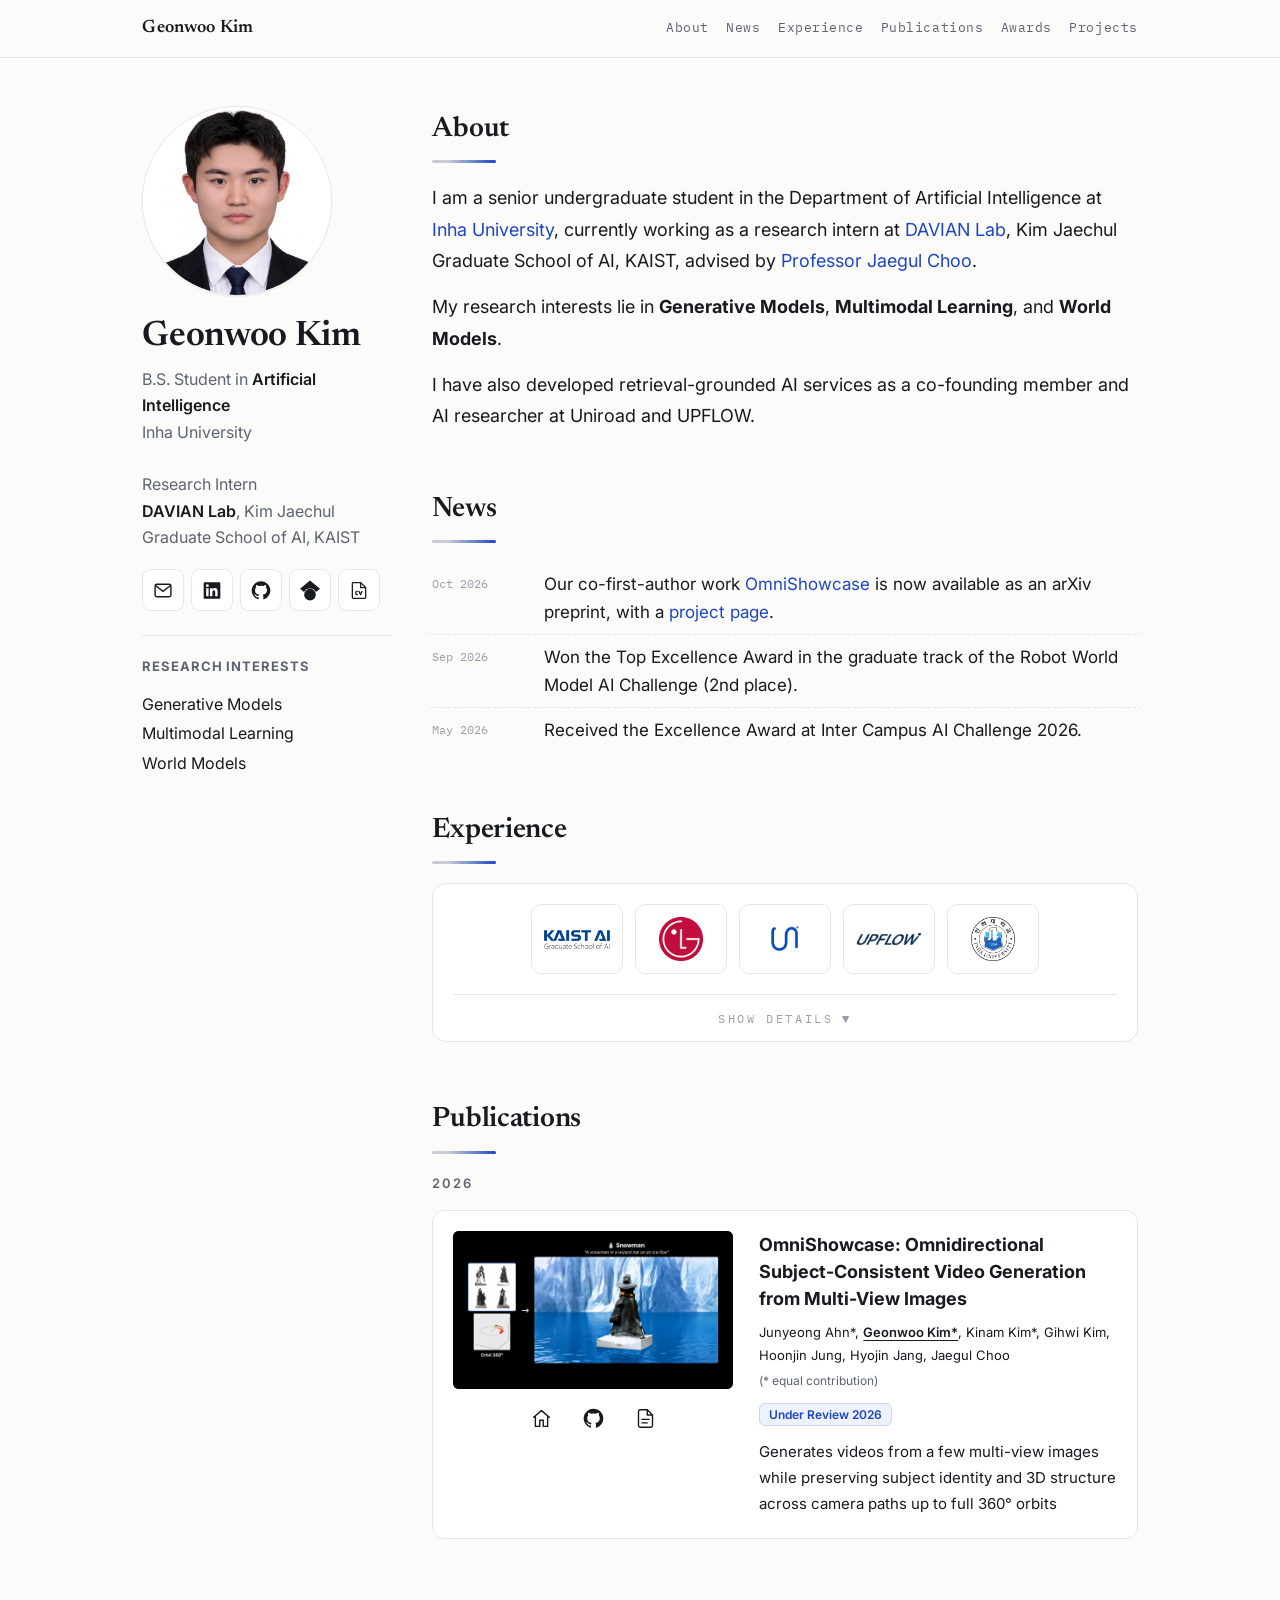
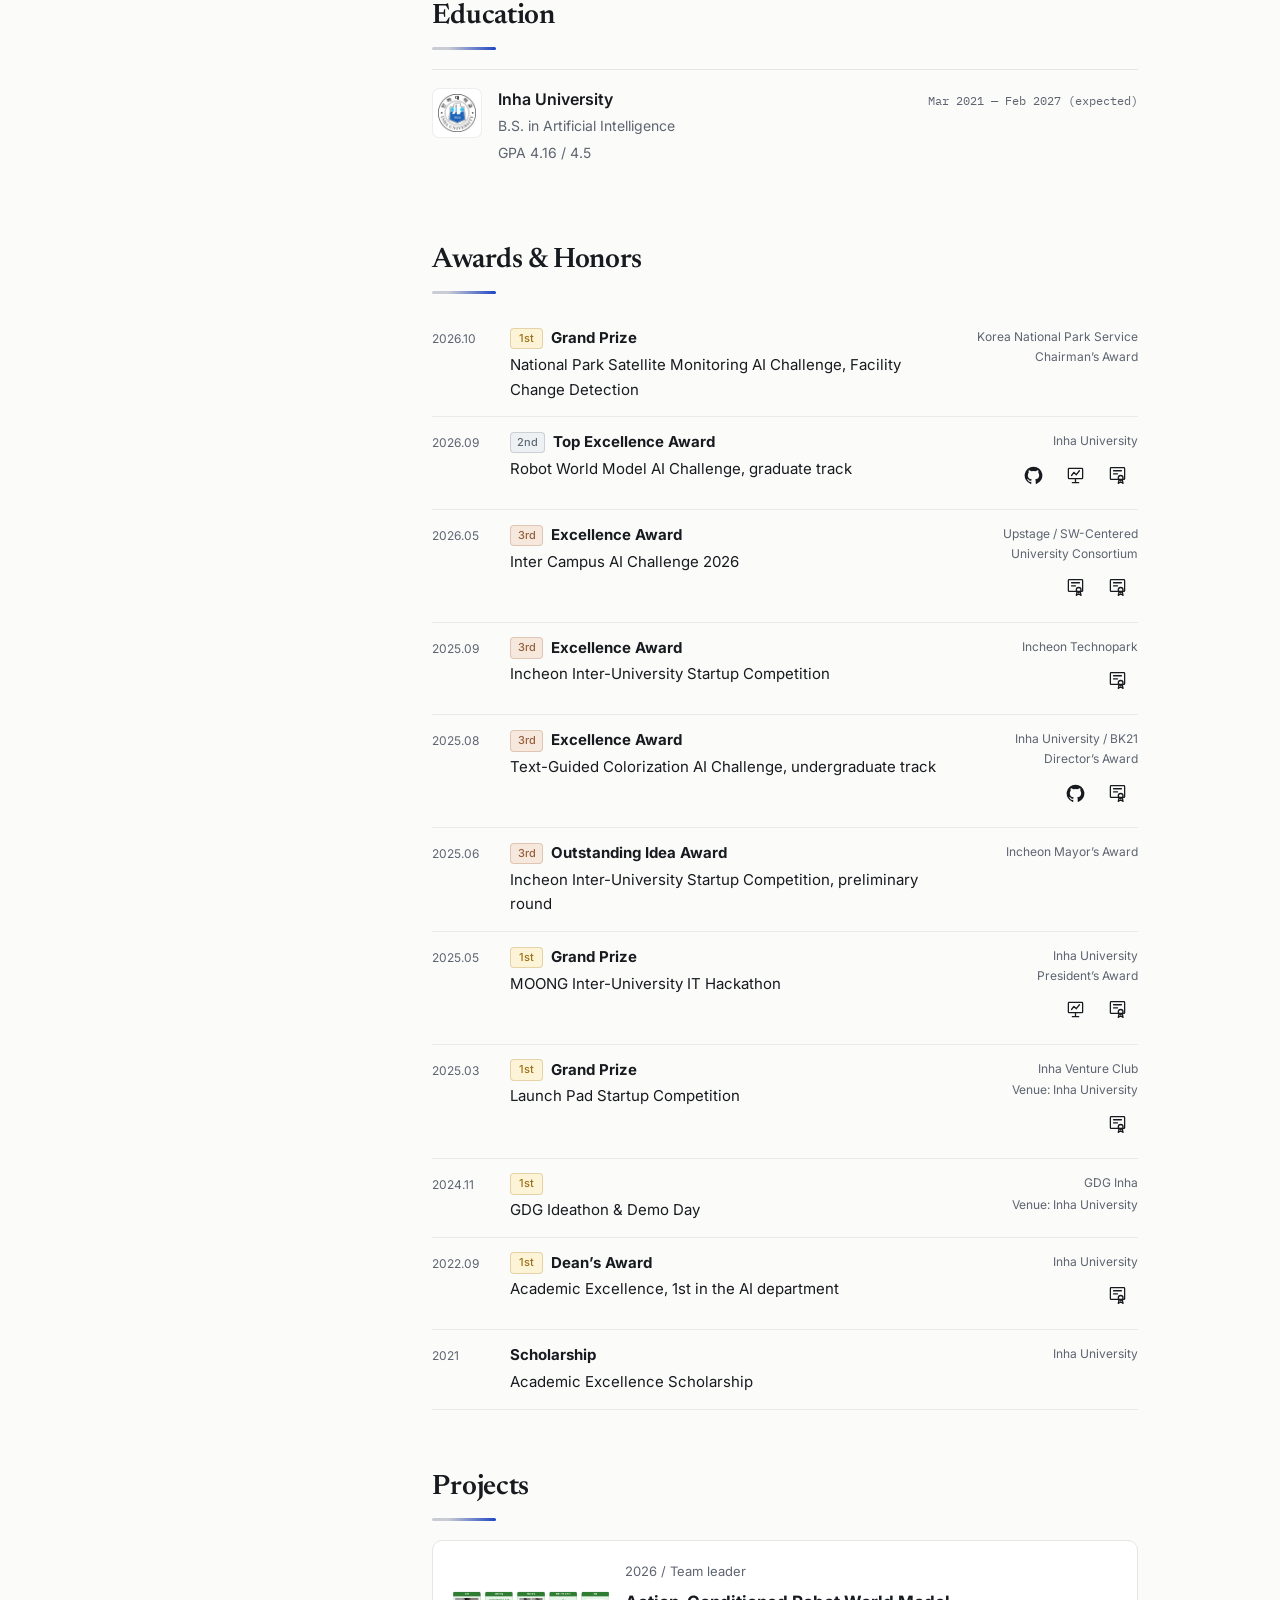
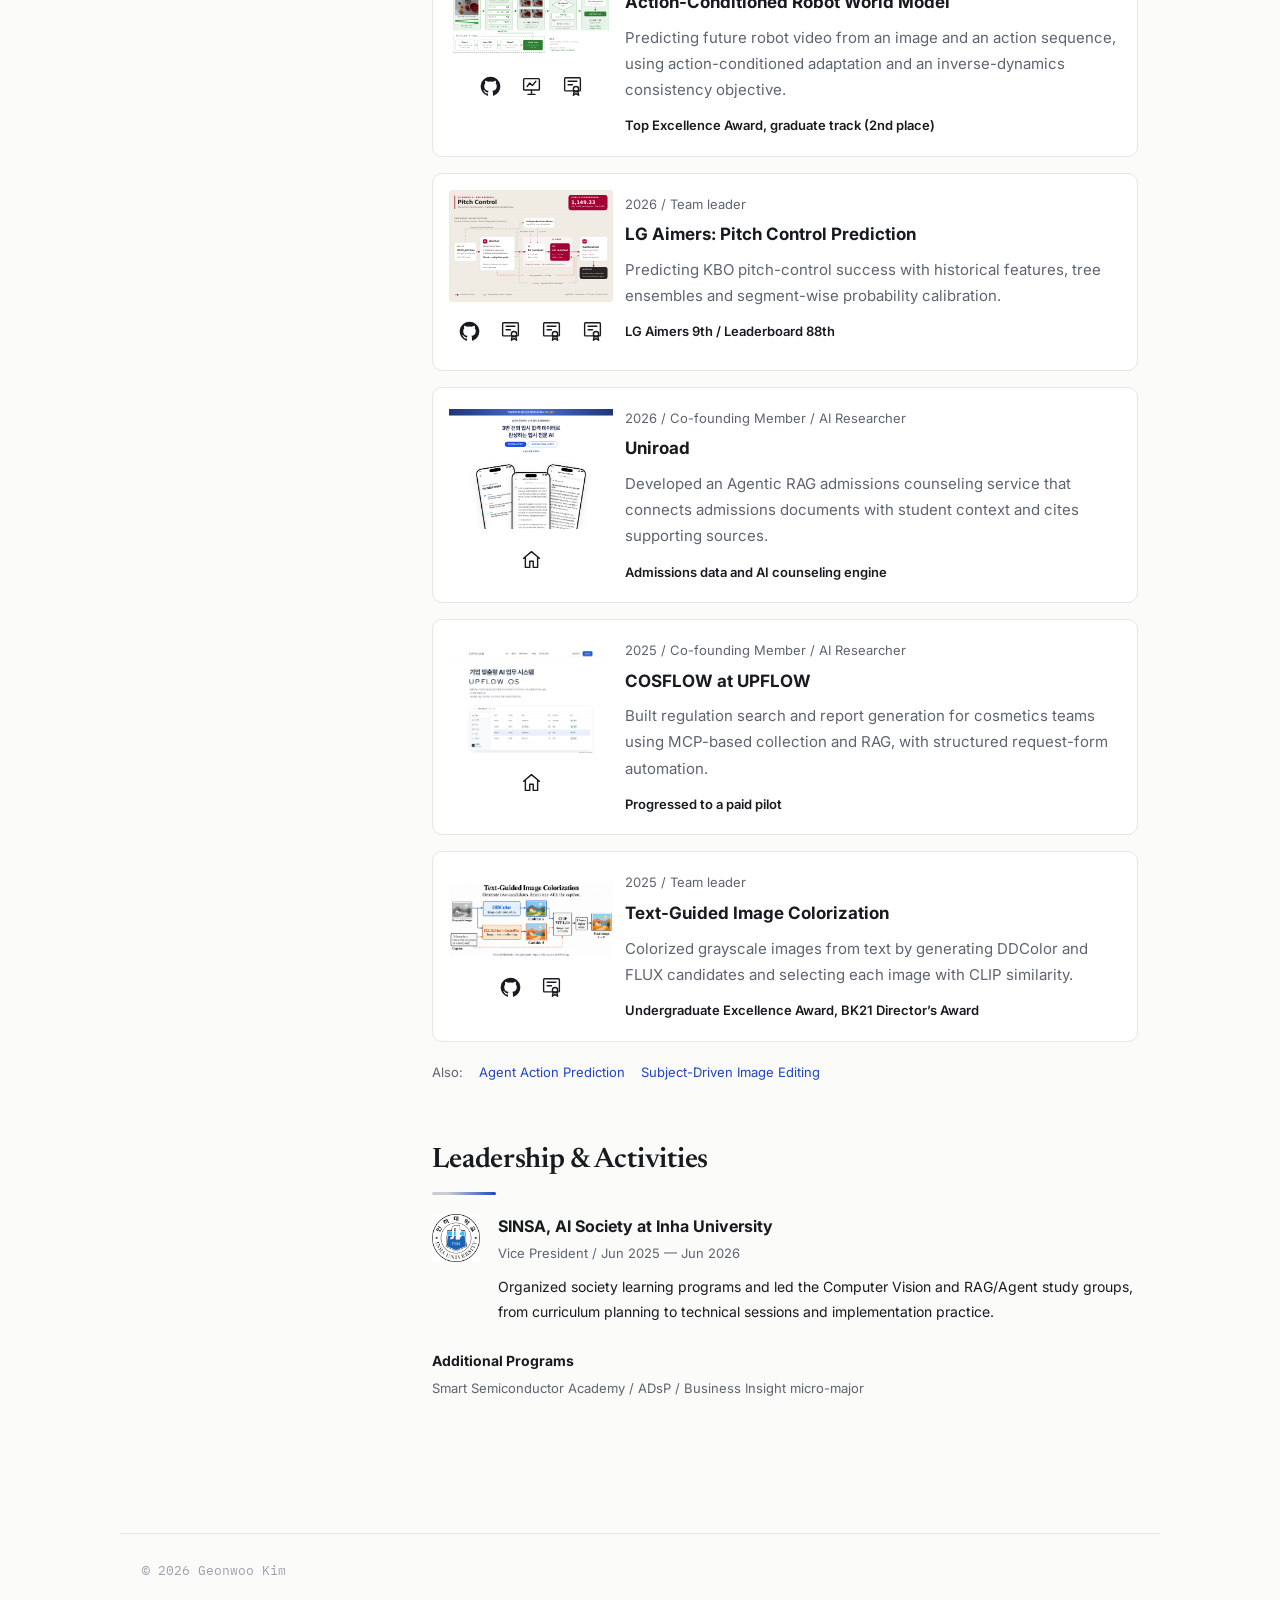
==== commit ee4b4c73: "Align teaser with title and place review badge below authors" ====
--- a/index.html
+++ b/index.html
@@ -1 +1 @@
-<!doctype html><html lang="en"><head><meta charset="utf-8"><meta name="viewport" content="width=device-width,initial-scale=1"><title>Geonwoo Kim</title><meta name="description" content="Geonwoo Kim — Generative Models, Multimodal Learning, and World Models."><link rel="canonical" href="https://gxonu.github.io/"><link rel="preconnect" href="https://fonts.googleapis.com"><link rel="preconnect" href="https://fonts.gstatic.com" crossorigin><link href="https://fonts.googleapis.com/css2?family=Newsreader:ital,opsz,wght@0,6..72,400;0,6..72,500;0,6..72,600;1,6..72,400&family=Inter:wght@400;500;600&family=IBM+Plex+Mono:wght@400;500&display=swap" rel="stylesheet"><link rel="stylesheet" href="assets/original.css"><link rel="stylesheet" href="assets/portfolio.css?v=92dc783198"><link rel="stylesheet" href="assets/revision2.css?v=92dc783198"><link rel="stylesheet" href="assets/refinement.css?v=92dc783198"><link rel="stylesheet" href="assets/readability.css?v=506093084f"><link rel="stylesheet" href="assets/publication-media.css?v=20261101-compact"></head><body class="version-b"><nav aria-label="Main navigation"><div class="nav-inner"><a class="nav-name" href="#about">Geonwoo Kim</a><a class="nl" href="#about">About</a><a class="nl" href="#news">News</a><a class="nl" href="#experience">Experience</a><a class="nl" href="#publications">Publications</a><a class="nl" href="#awards">Awards</a><a class="nl" href="#projects">Projects</a></div></nav><div class="wrap"><aside><img class="avatar" src="assets/profile.jpg" alt="Geonwoo Kim" width="190" height="190"><h1 class="side-name">Geonwoo Kim</h1><p class="side-role">B.S. Student in <b>Artificial Intelligence</b><br>Inha University<br><br>Research Intern<br><b>DAVIAN Lab</b>, Kim Jaechul Graduate School of AI, KAIST</p><div class="side-links social-icons" role="group" aria-label="Contact and profiles"><a class="social-icon" href="mailto:kgw8803@gmail.com" target="_blank" rel="noopener" aria-label="Email"><svg aria-hidden="true" focusable="false" viewBox="0 0 24 24" fill="none" stroke="currentColor" stroke-width="1.7"><rect x="2.5" y="4.5" width="19" height="15" rx="2"/><path d="m3 6 9 7 9-7"/></svg><span class="icon-tooltip" aria-hidden="true">Email</span></a><a class="social-icon" href="https://www.linkedin.com/in/geonwoo-kim-27a599303/" target="_blank" rel="noopener" aria-label="LinkedIn"><svg aria-hidden="true" focusable="false" viewBox="0 0 24 24" fill="currentColor"><path d="M20.45 2H3.55C2.69 2 2 2.68 2 3.52v16.96C2 21.32 2.69 22 3.55 22h16.9c.86 0 1.55-.68 1.55-1.52V3.52C22 2.68 21.31 2 20.45 2ZM7.93 18.75H4.98V9.2h2.95v9.55ZM6.46 7.89a1.71 1.71 0 1 1 0-3.42 1.71 1.71 0 0 1 0 3.42Zm12.29 10.86H15.8V14.1c0-1.1-.02-2.52-1.54-2.52-1.54 0-1.78 1.2-1.78 2.44v4.73H9.53V9.2h2.83v1.3h.04c.4-.75 1.36-1.54 2.79-1.54 2.99 0 3.56 1.97 3.56 4.53v5.26Z"/></svg><span class="icon-tooltip" aria-hidden="true">LinkedIn</span></a><a class="social-icon" href="https://github.com/gxonu" target="_blank" rel="noopener" aria-label="GitHub"><svg aria-hidden="true" focusable="false" viewBox="0 0 24 24" fill="currentColor"><path d="M12 .8a11.2 11.2 0 0 0-3.54 21.83c.56.1.76-.24.76-.54v-2.08c-3.12.68-3.78-1.33-3.78-1.33-.51-1.29-1.24-1.63-1.24-1.63-1.02-.7.08-.69.08-.69 1.12.08 1.71 1.15 1.71 1.15 1 1.71 2.62 1.22 3.26.93.1-.72.39-1.22.71-1.5-2.49-.28-5.1-1.24-5.1-5.54 0-1.23.44-2.22 1.15-3.01-.11-.29-.5-1.42.11-2.96 0 0 .94-.3 3.08 1.15a10.75 10.75 0 0 1 5.6 0c2.14-1.45 3.08-1.15 3.08-1.15.61 1.54.22 2.67.11 2.96.72.79 1.15 1.78 1.15 3.01 0 4.31-2.62 5.25-5.12 5.53.4.35.76 1.03.76 2.08v3.08c0 .3.2.65.77.54A11.2 11.2 0 0 0 12 .8Z"/></svg><span class="icon-tooltip" aria-hidden="true">GitHub</span></a><a class="social-icon" href="https://scholar.google.com/citations?user=7ziWvGkAAAAJ&amp;hl=ko" target="_blank" rel="noopener" aria-label="Google Scholar"><svg aria-hidden="true" focusable="false" viewBox="0 0 24 24" fill="currentColor"><path d="M12 0 0 9.75l4.8 3.9A8.02 8.02 0 0 1 12 9.5a8.02 8.02 0 0 1 7.2 4.15L24 9.75 12 0Z"/><circle cx="12" cy="17" r="7"/></svg><span class="icon-tooltip" aria-hidden="true">Google Scholar</span></a><a class="social-icon" href="assets/GeonwooKim_CV.pdf" target="_blank" rel="noopener" aria-label="CV"><svg aria-hidden="true" focusable="false" viewBox="0 0 24 24" fill="none" stroke="currentColor" stroke-width="1.5"><path d="M14 2.5H5a1 1 0 0 0-1 1v17a1 1 0 0 0 1 1h14a1 1 0 0 0 1-1v-12Z"/><path d="M14 2.5v6h6"/><path d="M10 13a2 2 0 1 0 0 4m2-4 1.8 4 1.8-4" stroke-linecap="round" stroke-linejoin="round"/></svg><span class="icon-tooltip" aria-hidden="true">CV</span></a></div><div class="research-interests"><strong>Research Interests</strong><span>Generative Models</span><span>Multimodal Learning</span><span>World Models</span></div></aside><main><section id="about"><h2>About</h2><div class="sec-body lead"><p data-copy="intro-0">I am a senior undergraduate student in the Department of Artificial Intelligence at <a href="https://www.inha.ac.kr/" target="_blank" rel="noopener">Inha University</a>, currently working as a research intern at <a href="https://davian.kaist.ac.kr/" target="_blank" rel="noopener">DAVIAN Lab</a>, Kim Jaechul Graduate School of AI, KAIST, advised by <a href="https://sites.google.com/site/jaegulchoo/" target="_blank" rel="noopener">Professor Jaegul Choo</a>.</p><p data-copy="intro-1">My research interests lie in <strong>Generative Models</strong>, <strong>Multimodal Learning</strong>, and <strong>World Models</strong>.</p><p data-copy="intro-2">I have also developed retrieval-grounded AI services as a co-founding member and AI researcher at Uniroad and UPFLOW.</p></div></section><section id="news"><h2>News</h2><div class="sec-body"><ul class="news"><li><time>Oct 2026</time><span>Our co-first-author work <a href="https://arxiv.org/abs/2610.35684" target="_blank" rel="noopener">OmniShowcase</a> is now available as an arXiv preprint, with a <a href="https://justin4ai.github.io/OmniShowcase/" target="_blank" rel="noopener">project page</a>.</span></li><li><time>Sep 2026</time><span>Won the Top Excellence Award in the graduate track of the Robot World Model AI Challenge (2nd place).</span></li><li><time>May 2026</time><span>Received the Excellence Award at Inter Campus AI Challenge 2026.</span></li></ul></div></section><section id="experience"><h2>Experience</h2><div class="sec-body"><div class="xp-card" id="xpCard"><div class="logo-tiles"><a class="tile" href="https://davian.kaist.ac.kr/" target="_blank" rel="noopener" title="KAIST AI — Research Intern, DAVIAN Lab"><img src="assets/kaist.png" alt="KAIST AI"></a><a class="tile" href="https://www.lgaimers.ai/" target="_blank" rel="noopener" title="LG Aimers 9th — AI Training &amp; Hackathon"><img src="assets/lg.png" alt="LG Aimers 9th"></a><a class="tile" href="https://uni2road.com/chat" target="_blank" rel="noopener" title="Uniroad — Co-founding Member / AI Researcher"><img src="assets/uniroad-logo.png" alt="Uniroad"></a><a class="tile" href="https://upflow.ai.kr/index.html" target="_blank" rel="noopener" title="UPFLOW — Co-founding Member / AI Researcher"><img src="assets/upflow-logo.svg" alt="UPFLOW"></a><a class="tile" href="https://sites.google.com/view/mailab-inha/" target="_blank" rel="noopener" title="Multimodal AI Lab, Inha University — Undergraduate Researcher"><img src="assets/inha.png" alt="Multimodal AI Lab, Inha University"></a></div><button class="xp-toggle" aria-expanded="false" aria-controls="xpList" type="button"><span id="xpLabel">Show details</span><span class="chev" aria-hidden="true">▼</span></button><div class="xp-list" id="xpList"><article class="xp-row"><a class="xp-logo" href="https://davian.kaist.ac.kr/" target="_blank" rel="noopener"><img src="assets/kaist.png" alt="KAIST AI"></a><div><div class="xp-heading"><h3>KAIST AI</h3><time>Jan 2026 — Present</time></div><p class="role">Research Intern, DAVIAN Lab</p><p class="xp-description">Generative video and 3D-consistent subject modeling.</p></div></article><article class="xp-row"><a class="xp-logo" href="https://www.lgaimers.ai/" target="_blank" rel="noopener"><img src="assets/lg.png" alt="LG Aimers 9th"></a><div><div class="xp-heading"><h3>LG Aimers 9th</h3><time>Jun 2026 — Sep 2026</time></div><p class="role">AI Training &amp; Hackathon</p><p class="xp-description">Completed Phase I and II; led the pitch-control prediction project.</p><div class="resource-links"><a href="assets/lg-aimers-completion.pdf" target="_blank" rel="noopener">Completion</a><a href="assets/lg-aimers-phase1.pdf" target="_blank" rel="noopener">Phase I</a><a href="assets/lg-aimers-certificate.pdf" target="_blank" rel="noopener">Phase II</a></div></div></article><article class="xp-row"><a class="xp-logo" href="https://uni2road.com/chat" target="_blank" rel="noopener"><img src="assets/uniroad-logo.png" alt="Uniroad"></a><div><div class="xp-heading"><h3>Uniroad</h3><time>Mar 2026 — Jul 2026</time></div><p class="role">Co-founding Member / AI Researcher</p><p class="xp-description">Admissions data and Agentic RAG counseling.</p></div></article><article class="xp-row"><a class="xp-logo" href="https://upflow.ai.kr/index.html" target="_blank" rel="noopener"><img src="assets/upflow-logo.svg" alt="UPFLOW"></a><div><div class="xp-heading"><h3>UPFLOW</h3><time>Feb 2025 — Oct 2025</time></div><p class="role">Co-founding Member / AI Researcher</p><p class="xp-description">Retrieval-grounded regulation search and workflow automation.</p></div></article><article class="xp-row"><a class="xp-logo" href="https://sites.google.com/view/mailab-inha/" target="_blank" rel="noopener"><img src="assets/inha.png" alt="Multimodal AI Lab, Inha University"></a><div><div class="xp-heading"><h3>Multimodal AI Lab, Inha University</h3><time>Dec 2024 — Dec 2025</time></div><p class="role">Undergraduate Researcher</p><p class="xp-description">Training-free subject-driven image editing.</p></div></article></div></div></div></section><section id="publications"><h2>Publications</h2><div class="sec-body"><p class="year-label">2026</p><article class="publication"><div class="publication-visual"><div class="publication-media"><video class="publication-video" autoplay muted playsinline loop preload="metadata" width="1280" height="720" poster="assets/omnishowcase-teaser-poster.jpg" aria-label="OmniShowcase video generation teaser"><source src="assets/omnishowcase-teaser.mp4" type="video/mp4"><a href="assets/omnishowcase-teaser.mp4">Watch the OmniShowcase teaser</a></video></div><div class="publication-icon-links" aria-label="Publication resources"><a href="https://justin4ai.github.io/OmniShowcase/" target="_blank" rel="noopener" aria-label="Project Page" title="Project Page"><svg viewBox="0 0 24 24" width="21" height="21" fill="none" stroke="currentColor" stroke-width="1.6" stroke-linecap="round" stroke-linejoin="round" aria-hidden="true" focusable="false"><path d="M3 10.5 12 3l9 7.5M5 9v12h5v-7h4v7h5V9"/></svg></a><a href="https://github.com/justin4ai/OmniShowcase" target="_blank" rel="noopener" aria-label="Code on GitHub" title="Code on GitHub"><svg width="21" height="21" aria-hidden="true" focusable="false" viewBox="0 0 24 24" fill="currentColor"><path d="M12 .8a11.2 11.2 0 0 0-3.54 21.83c.56.1.76-.24.76-.54v-2.08c-3.12.68-3.78-1.33-3.78-1.33-.51-1.29-1.24-1.63-1.24-1.63-1.02-.7.08-.69.08-.69 1.12.08 1.71 1.15 1.71 1.15 1 1.71 2.62 1.22 3.26.93.1-.72.39-1.22.71-1.5-2.49-.28-5.1-1.24-5.1-5.54 0-1.23.44-2.22 1.15-3.01-.11-.29-.5-1.42.11-2.96 0 0 .94-.3 3.08 1.15a10.75 10.75 0 0 1 5.6 0c2.14-1.45 3.08-1.15 3.08-1.15.61 1.54.22 2.67.11 2.96.72.79 1.15 1.78 1.15 3.01 0 4.31-2.62 5.25-5.12 5.53.4.35.76 1.03.76 2.08v3.08c0 .3.2.65.77.54A11.2 11.2 0 0 0 12 .8Z"/></svg></a><a href="https://arxiv.org/abs/2610.35684" target="_blank" rel="noopener" aria-label="arXiv paper" title="arXiv paper"><svg viewBox="0 0 24 24" width="21" height="21" fill="none" stroke="currentColor" stroke-width="1.6" stroke-linecap="round" stroke-linejoin="round" aria-hidden="true" focusable="false"><path d="M14 2H6a2 2 0 0 0-2 2v16a2 2 0 0 0 2 2h12a2 2 0 0 0 2-2V8z"/><path d="M14 2v6h6M8 13h8M8 17h6"/></svg></a></div></div><div><p class="research-status">Under Review 2026</p><h3>OmniShowcase: Omnidirectional Subject-Consistent Video Generation from Multi-View Images</h3><p class="publication-authors">Junyeong Ahn*, <strong class="author-self">Geonwoo Kim*</strong>, Kinam Kim*, Gihwi Kim, Hoonjin Jung, Hyojin Jang, Jaegul Choo <span class="equal-contribution">(* equal contribution)</span></p><p class="tldr" data-copy="publication"><strong>TL;DR:</strong> Generates videos from a few multi-view images while preserving subject identity and 3D structure across camera paths up to full 360° orbits.</p></div></article></div></section><section id="education"><h2>Education</h2><div class="sec-body"><article class="xp-row"><a class="xp-logo" href="https://www.inha.ac.kr/" target="_blank" rel="noopener"><img src="assets/inha.png" alt="Inha University"></a><div><div class="xp-heading"><h3>Inha University</h3><time>Mar 2021 — Feb 2027 (expected)</time></div><p class="role">B.S. in Artificial Intelligence</p><p class="xp-description">GPA 4.16 / 4.5</p></div></article></div></section><section id="awards"><h2>Awards &amp; Honors</h2><div class="sec-body award-list"><article class="award-row"><time>2026.10</time><div class="award-main"><div class="award-heading"><span class="rank-badge rank-1st">1st</span><strong>Grand Prize</strong></div><p class="award-event">National Park Satellite Monitoring AI Challenge, Facility Change Detection</p></div><div class="award-meta"><p class="award-host">Korea National Park Service<br>Chairman’s Award</p></div></article><article class="award-row"><time>2026.09</time><div class="award-main"><div class="award-heading"><span class="rank-badge rank-2nd">2nd</span><strong>Top Excellence Award</strong></div><p class="award-event">Robot World Model AI Challenge, graduate track</p></div><div class="award-meta"><p class="award-host">Inha University</p><div class="award-icon-links" aria-label="Award resources"><a href="https://github.com/gxonu/Worldmodel-AI-Challenge" target="_blank" rel="noopener" aria-label="Code on GitHub" title="Code on GitHub"><svg width="21" height="21" aria-hidden="true" focusable="false" viewBox="0 0 24 24" fill="currentColor"><path d="M12 .8a11.2 11.2 0 0 0-3.54 21.83c.56.1.76-.24.76-.54v-2.08c-3.12.68-3.78-1.33-3.78-1.33-.51-1.29-1.24-1.63-1.24-1.63-1.02-.7.08-.69.08-.69 1.12.08 1.71 1.15 1.71 1.15 1 1.71 2.62 1.22 3.26.93.1-.72.39-1.22.71-1.5-2.49-.28-5.1-1.24-5.1-5.54 0-1.23.44-2.22 1.15-3.01-.11-.29-.5-1.42.11-2.96 0 0 .94-.3 3.08 1.15a10.75 10.75 0 0 1 5.6 0c2.14-1.45 3.08-1.15 3.08-1.15.61 1.54.22 2.67.11 2.96.72.79 1.15 1.78 1.15 3.01 0 4.31-2.62 5.25-5.12 5.53.4.35.76 1.03.76 2.08v3.08c0 .3.2.65.77.54A11.2 11.2 0 0 0 12 .8Z"/></svg></a><a href="assets/world-model-slides.pdf" target="_blank" rel="noopener" aria-label="Slides" title="Slides"><svg viewBox="0 0 24 24" width="21" height="21" fill="none" stroke="currentColor" stroke-width="1.6" stroke-linecap="round" stroke-linejoin="round" aria-hidden="true" focusable="false"><rect x="3" y="3" width="18" height="13" rx="1"/><path d="M12 16v5M8 21h8M7 12l3-4 3 3 4-5"/></svg></a><a href="assets/world-model-certificate.pdf" target="_blank" rel="noopener" aria-label="Certificate" title="Certificate"><svg viewBox="0 0 24 24" width="21" height="21" fill="none" stroke="currentColor" stroke-width="1.6" stroke-linecap="round" stroke-linejoin="round" aria-hidden="true" focusable="false"><rect x="3" y="2" width="18" height="15" rx="1"/><path d="M7 6h10M7 10h5"/><circle cx="16" cy="15" r="3"/><path d="m14 17-1 5 3-2 3 2-1-5"/></svg></a></div></div></article><article class="award-row"><time>2026.05</time><div class="award-main"><div class="award-heading"><span class="rank-badge rank-3rd">3rd</span><strong>Excellence Award</strong></div><p class="award-event">Inter Campus AI Challenge 2026</p></div><div class="award-meta"><p class="award-host">Upstage / SW-Centered University Consortium</p><div class="award-icon-links" aria-label="Award resources"><a href="assets/icac-certificate.pdf" target="_blank" rel="noopener" aria-label="Certificate" title="Certificate"><svg viewBox="0 0 24 24" width="21" height="21" fill="none" stroke="currentColor" stroke-width="1.6" stroke-linecap="round" stroke-linejoin="round" aria-hidden="true" focusable="false"><rect x="3" y="2" width="18" height="15" rx="1"/><path d="M7 6h10M7 10h5"/><circle cx="16" cy="15" r="3"/><path d="m14 17-1 5 3-2 3 2-1-5"/></svg></a><a href="assets/icac-participation.pdf" target="_blank" rel="noopener" aria-label="Participation certificate" title="Participation certificate"><svg viewBox="0 0 24 24" width="21" height="21" fill="none" stroke="currentColor" stroke-width="1.6" stroke-linecap="round" stroke-linejoin="round" aria-hidden="true" focusable="false"><rect x="3" y="2" width="18" height="15" rx="1"/><path d="M7 6h10M7 10h5"/><circle cx="16" cy="15" r="3"/><path d="m14 17-1 5 3-2 3 2-1-5"/></svg></a></div></div></article><article class="award-row"><time>2025.09</time><div class="award-main"><div class="award-heading"><span class="rank-badge rank-3rd">3rd</span><strong>Excellence Award</strong></div><p class="award-event">Incheon Inter-University Startup Competition</p></div><div class="award-meta"><p class="award-host">Incheon Technopark</p><div class="award-icon-links" aria-label="Award resources"><a href="assets/incheon-startup-certificate.pdf" target="_blank" rel="noopener" aria-label="Certificate" title="Certificate"><svg viewBox="0 0 24 24" width="21" height="21" fill="none" stroke="currentColor" stroke-width="1.6" stroke-linecap="round" stroke-linejoin="round" aria-hidden="true" focusable="false"><rect x="3" y="2" width="18" height="15" rx="1"/><path d="M7 6h10M7 10h5"/><circle cx="16" cy="15" r="3"/><path d="m14 17-1 5 3-2 3 2-1-5"/></svg></a></div></div></article><article class="award-row"><time>2025.08</time><div class="award-main"><div class="award-heading"><span class="rank-badge rank-3rd">3rd</span><strong>Excellence Award</strong></div><p class="award-event">Text-Guided Colorization AI Challenge, undergraduate track</p></div><div class="award-meta"><p class="award-host">Inha University / BK21 Director’s Award</p><div class="award-icon-links" aria-label="Award resources"><a href="https://github.com/gxonu/Text-Guided-Colorization" target="_blank" rel="noopener" aria-label="Code on GitHub" title="Code on GitHub"><svg width="21" height="21" aria-hidden="true" focusable="false" viewBox="0 0 24 24" fill="currentColor"><path d="M12 .8a11.2 11.2 0 0 0-3.54 21.83c.56.1.76-.24.76-.54v-2.08c-3.12.68-3.78-1.33-3.78-1.33-.51-1.29-1.24-1.63-1.24-1.63-1.02-.7.08-.69.08-.69 1.12.08 1.71 1.15 1.71 1.15 1 1.71 2.62 1.22 3.26.93.1-.72.39-1.22.71-1.5-2.49-.28-5.1-1.24-5.1-5.54 0-1.23.44-2.22 1.15-3.01-.11-.29-.5-1.42.11-2.96 0 0 .94-.3 3.08 1.15a10.75 10.75 0 0 1 5.6 0c2.14-1.45 3.08-1.15 3.08-1.15.61 1.54.22 2.67.11 2.96.72.79 1.15 1.78 1.15 3.01 0 4.31-2.62 5.25-5.12 5.53.4.35.76 1.03.76 2.08v3.08c0 .3.2.65.77.54A11.2 11.2 0 0 0 12 .8Z"/></svg></a><a href="assets/colorization-certificate.pdf" target="_blank" rel="noopener" aria-label="Certificate" title="Certificate"><svg viewBox="0 0 24 24" width="21" height="21" fill="none" stroke="currentColor" stroke-width="1.6" stroke-linecap="round" stroke-linejoin="round" aria-hidden="true" focusable="false"><rect x="3" y="2" width="18" height="15" rx="1"/><path d="M7 6h10M7 10h5"/><circle cx="16" cy="15" r="3"/><path d="m14 17-1 5 3-2 3 2-1-5"/></svg></a></div></div></article><article class="award-row"><time>2025.06</time><div class="award-main"><div class="award-heading"><span class="rank-badge rank-3rd">3rd</span><strong>Outstanding Idea Award</strong></div><p class="award-event">Incheon Inter-University Startup Competition, preliminary round</p></div><div class="award-meta"><p class="award-host">Incheon Mayor’s Award</p></div></article><article class="award-row"><time>2025.05</time><div class="award-main"><div class="award-heading"><span class="rank-badge rank-1st">1st</span><strong>Grand Prize</strong></div><p class="award-event">MOONG Inter-University IT Hackathon</p></div><div class="award-meta"><p class="award-host">Inha University President’s Award</p><div class="award-icon-links" aria-label="Award resources"><a href="assets/moong-slides.pdf" target="_blank" rel="noopener" aria-label="Slides" title="Slides"><svg viewBox="0 0 24 24" width="21" height="21" fill="none" stroke="currentColor" stroke-width="1.6" stroke-linecap="round" stroke-linejoin="round" aria-hidden="true" focusable="false"><rect x="3" y="3" width="18" height="13" rx="1"/><path d="M12 16v5M8 21h8M7 12l3-4 3 3 4-5"/></svg></a><a href="assets/moong-certificate.pdf" target="_blank" rel="noopener" aria-label="Certificate" title="Certificate"><svg viewBox="0 0 24 24" width="21" height="21" fill="none" stroke="currentColor" stroke-width="1.6" stroke-linecap="round" stroke-linejoin="round" aria-hidden="true" focusable="false"><rect x="3" y="2" width="18" height="15" rx="1"/><path d="M7 6h10M7 10h5"/><circle cx="16" cy="15" r="3"/><path d="m14 17-1 5 3-2 3 2-1-5"/></svg></a></div></div></article><article class="award-row"><time>2025.03</time><div class="award-main"><div class="award-heading"><span class="rank-badge rank-1st">1st</span><strong>Grand Prize</strong></div><p class="award-event">Launch Pad Startup Competition</p></div><div class="award-meta"><p class="award-host">Inha Venture Club</p><p class="award-venue">Venue: Inha University</p><div class="award-icon-links" aria-label="Award resources"><a href="assets/launch-pad-certificate.pdf" target="_blank" rel="noopener" aria-label="Certificate" title="Certificate"><svg viewBox="0 0 24 24" width="21" height="21" fill="none" stroke="currentColor" stroke-width="1.6" stroke-linecap="round" stroke-linejoin="round" aria-hidden="true" focusable="false"><rect x="3" y="2" width="18" height="15" rx="1"/><path d="M7 6h10M7 10h5"/><circle cx="16" cy="15" r="3"/><path d="m14 17-1 5 3-2 3 2-1-5"/></svg></a></div></div></article><article class="award-row"><time>2024.11</time><div class="award-main"><div class="award-heading"><span class="rank-badge rank-1st">1st</span></div><p class="award-event">GDG Ideathon &amp; Demo Day</p></div><div class="award-meta"><p class="award-host">GDG Inha</p><p class="award-venue">Venue: Inha University</p></div></article><article class="award-row"><time>2022.09</time><div class="award-main"><div class="award-heading"><span class="rank-badge rank-1st">1st</span><strong>Dean’s Award</strong></div><p class="award-event">Academic Excellence, 1st in the AI department</p></div><div class="award-meta"><p class="award-host">Inha University</p><div class="award-icon-links" aria-label="Award resources"><a href="assets/academic-excellence-certificate.pdf" target="_blank" rel="noopener" aria-label="Certificate" title="Certificate"><svg viewBox="0 0 24 24" width="21" height="21" fill="none" stroke="currentColor" stroke-width="1.6" stroke-linecap="round" stroke-linejoin="round" aria-hidden="true" focusable="false"><rect x="3" y="2" width="18" height="15" rx="1"/><path d="M7 6h10M7 10h5"/><circle cx="16" cy="15" r="3"/><path d="m14 17-1 5 3-2 3 2-1-5"/></svg></a></div></div></article><article class="award-row"><time>2021</time><div class="award-main"><div class="award-heading"><strong>Scholarship</strong></div><p class="award-event">Academic Excellence Scholarship</p></div><div class="award-meta"><p class="award-host">Inha University</p></div></article></div></section><section id="projects"><h2>Projects</h2><div class="sec-body project-grid"><article class="project-card"><div class="project-visual"><a class="project-image" href="assets/world-model-pipeline.png" target="_blank" rel="noopener" aria-label="Open Action-Conditioned Robot World Model figure"><img src="assets/world-model-pipeline.png" alt="Robot World Model pipeline from the project repository"></a><div class="project-icon-links" aria-label="Project resources"><a href="https://github.com/gxonu/Worldmodel-AI-Challenge" target="_blank" rel="noopener" aria-label="Code on GitHub" title="Code on GitHub"><svg width="21" height="21" aria-hidden="true" focusable="false" viewBox="0 0 24 24" fill="currentColor"><path d="M12 .8a11.2 11.2 0 0 0-3.54 21.83c.56.1.76-.24.76-.54v-2.08c-3.12.68-3.78-1.33-3.78-1.33-.51-1.29-1.24-1.63-1.24-1.63-1.02-.7.08-.69.08-.69 1.12.08 1.71 1.15 1.71 1.15 1 1.71 2.62 1.22 3.26.93.1-.72.39-1.22.71-1.5-2.49-.28-5.1-1.24-5.1-5.54 0-1.23.44-2.22 1.15-3.01-.11-.29-.5-1.42.11-2.96 0 0 .94-.3 3.08 1.15a10.75 10.75 0 0 1 5.6 0c2.14-1.45 3.08-1.15 3.08-1.15.61 1.54.22 2.67.11 2.96.72.79 1.15 1.78 1.15 3.01 0 4.31-2.62 5.25-5.12 5.53.4.35.76 1.03.76 2.08v3.08c0 .3.2.65.77.54A11.2 11.2 0 0 0 12 .8Z"/></svg></a><a href="assets/world-model-slides.pdf" target="_blank" rel="noopener" aria-label="Slides" title="Slides"><svg viewBox="0 0 24 24" width="21" height="21" fill="none" stroke="currentColor" stroke-width="1.6" stroke-linecap="round" stroke-linejoin="round" aria-hidden="true" focusable="false"><rect x="3" y="3" width="18" height="13" rx="1"/><path d="M12 16v5M8 21h8M7 12l3-4 3 3 4-5"/></svg></a><a href="assets/world-model-certificate.pdf" target="_blank" rel="noopener" aria-label="Certificate" title="Certificate"><svg viewBox="0 0 24 24" width="21" height="21" fill="none" stroke="currentColor" stroke-width="1.6" stroke-linecap="round" stroke-linejoin="round" aria-hidden="true" focusable="false"><rect x="3" y="2" width="18" height="15" rx="1"/><path d="M7 6h10M7 10h5"/><circle cx="16" cy="15" r="3"/><path d="m14 17-1 5 3-2 3 2-1-5"/></svg></a></div></div><div class="project-copy"><p class="project-role">2026 / Team leader</p><h3>Action-Conditioned Robot World Model</h3><p class="project-summary" data-copy="project-0">Predicting future robot video from an image and an action sequence, using action-conditioned adaptation and an inverse-dynamics consistency objective.</p><p class="project-result">Top Excellence Award, graduate track (2nd place)</p></div></article><article class="project-card"><div class="project-visual"><a class="project-image" href="assets/lg-aimers-pipeline-v3.svg" target="_blank" rel="noopener" aria-label="Open LG Aimers: Pitch Control Prediction figure"><img src="assets/lg-aimers-pipeline-v3.svg" alt="LG Aimers inference pipeline: anchor, R-only B1 and risk-middle residuals, F bypass, and R/F calibration"></a><div class="project-icon-links" aria-label="Project resources"><a href="https://github.com/gxonu/LG-Aimers-9th-PitchControl" target="_blank" rel="noopener" aria-label="Code on GitHub" title="Code on GitHub"><svg width="21" height="21" aria-hidden="true" focusable="false" viewBox="0 0 24 24" fill="currentColor"><path d="M12 .8a11.2 11.2 0 0 0-3.54 21.83c.56.1.76-.24.76-.54v-2.08c-3.12.68-3.78-1.33-3.78-1.33-.51-1.29-1.24-1.63-1.24-1.63-1.02-.7.08-.69.08-.69 1.12.08 1.71 1.15 1.71 1.15 1 1.71 2.62 1.22 3.26.93.1-.72.39-1.22.71-1.5-2.49-.28-5.1-1.24-5.1-5.54 0-1.23.44-2.22 1.15-3.01-.11-.29-.5-1.42.11-2.96 0 0 .94-.3 3.08 1.15a10.75 10.75 0 0 1 5.6 0c2.14-1.45 3.08-1.15 3.08-1.15.61 1.54.22 2.67.11 2.96.72.79 1.15 1.78 1.15 3.01 0 4.31-2.62 5.25-5.12 5.53.4.35.76 1.03.76 2.08v3.08c0 .3.2.65.77.54A11.2 11.2 0 0 0 12 .8Z"/></svg></a><a href="assets/lg-aimers-completion.pdf" target="_blank" rel="noopener" aria-label="Completion certificate" title="Completion certificate"><svg viewBox="0 0 24 24" width="21" height="21" fill="none" stroke="currentColor" stroke-width="1.6" stroke-linecap="round" stroke-linejoin="round" aria-hidden="true" focusable="false"><rect x="3" y="2" width="18" height="15" rx="1"/><path d="M7 6h10M7 10h5"/><circle cx="16" cy="15" r="3"/><path d="m14 17-1 5 3-2 3 2-1-5"/></svg></a><a href="assets/lg-aimers-phase1.pdf" target="_blank" rel="noopener" aria-label="Phase I certificate" title="Phase I certificate"><svg viewBox="0 0 24 24" width="21" height="21" fill="none" stroke="currentColor" stroke-width="1.6" stroke-linecap="round" stroke-linejoin="round" aria-hidden="true" focusable="false"><rect x="3" y="2" width="18" height="15" rx="1"/><path d="M7 6h10M7 10h5"/><circle cx="16" cy="15" r="3"/><path d="m14 17-1 5 3-2 3 2-1-5"/></svg></a><a href="assets/lg-aimers-certificate.pdf" target="_blank" rel="noopener" aria-label="Phase II certificate" title="Phase II certificate"><svg viewBox="0 0 24 24" width="21" height="21" fill="none" stroke="currentColor" stroke-width="1.6" stroke-linecap="round" stroke-linejoin="round" aria-hidden="true" focusable="false"><rect x="3" y="2" width="18" height="15" rx="1"/><path d="M7 6h10M7 10h5"/><circle cx="16" cy="15" r="3"/><path d="m14 17-1 5 3-2 3 2-1-5"/></svg></a></div></div><div class="project-copy"><p class="project-role">2026 / Team leader</p><h3>LG Aimers: Pitch Control Prediction</h3><p class="project-summary" data-copy="project-1">Predicting KBO pitch-control success with historical features, tree ensembles and segment-wise probability calibration.</p><p class="project-result">LG Aimers 9th / Leaderboard 88th</p></div></article><article class="project-card"><div class="project-visual"><a class="project-image" href="assets/uniroad-project.png" target="_blank" rel="noopener" aria-label="Open Uniroad figure"><img src="assets/uniroad-project.png" alt="Uniroad admissions counseling service interface"></a><div class="project-icon-links" aria-label="Project resources"><a href="https://uni2road.com/chat" target="_blank" rel="noopener" aria-label="Service" title="Service"><svg viewBox="0 0 24 24" width="21" height="21" fill="none" stroke="currentColor" stroke-width="1.6" stroke-linecap="round" stroke-linejoin="round" aria-hidden="true" focusable="false"><path d="M3 10.5 12 3l9 7.5M5 9v12h5v-7h4v7h5V9"/></svg></a></div></div><div class="project-copy"><p class="project-role">2026 / Co-founding Member / AI Researcher</p><h3>Uniroad</h3><p class="project-summary" data-copy="project-2">Developed an Agentic RAG admissions counseling service that connects admissions documents with student context and cites supporting sources.</p><p class="project-result">Admissions data and AI counseling engine</p></div></article><article class="project-card"><div class="project-visual"><a class="project-image" href="https://upflow.ai.kr/index.html" target="_blank" rel="noopener" aria-label="Visit the UPFLOW website"><img src="assets/upflow-homepage-20261101.png" alt="UPFLOW OS website homepage, captured November 2026"></a><div class="project-icon-links" aria-label="Project resources"><a href="https://upflow.ai.kr/index.html" target="_blank" rel="noopener" aria-label="Website" title="Website"><svg viewBox="0 0 24 24" width="21" height="21" fill="none" stroke="currentColor" stroke-width="1.6" stroke-linecap="round" stroke-linejoin="round" aria-hidden="true" focusable="false"><path d="M3 10.5 12 3l9 7.5M5 9v12h5v-7h4v7h5V9"/></svg></a></div></div><div class="project-copy"><p class="project-role">2025 / Co-founding Member / AI Researcher</p><h3>COSFLOW at UPFLOW</h3><p class="project-summary" data-copy="project-3">Built regulation search and report generation for cosmetics teams using MCP-based collection and RAG, with structured request-form automation.</p><p class="project-result">Progressed to a paid pilot</p></div></article><article class="project-card"><div class="project-visual"><a class="project-image" href="assets/colorization-pipeline.png" target="_blank" rel="noopener" aria-label="Open Text-Guided Image Colorization figure"><img src="assets/colorization-pipeline.png" alt="Text-guided colorization pipeline from the project repository"></a><div class="project-icon-links" aria-label="Project resources"><a href="https://github.com/gxonu/Text-Guided-Colorization" target="_blank" rel="noopener" aria-label="Code on GitHub" title="Code on GitHub"><svg width="21" height="21" aria-hidden="true" focusable="false" viewBox="0 0 24 24" fill="currentColor"><path d="M12 .8a11.2 11.2 0 0 0-3.54 21.83c.56.1.76-.24.76-.54v-2.08c-3.12.68-3.78-1.33-3.78-1.33-.51-1.29-1.24-1.63-1.24-1.63-1.02-.7.08-.69.08-.69 1.12.08 1.71 1.15 1.71 1.15 1 1.71 2.62 1.22 3.26.93.1-.72.39-1.22.71-1.5-2.49-.28-5.1-1.24-5.1-5.54 0-1.23.44-2.22 1.15-3.01-.11-.29-.5-1.42.11-2.96 0 0 .94-.3 3.08 1.15a10.75 10.75 0 0 1 5.6 0c2.14-1.45 3.08-1.15 3.08-1.15.61 1.54.22 2.67.11 2.96.72.79 1.15 1.78 1.15 3.01 0 4.31-2.62 5.25-5.12 5.53.4.35.76 1.03.76 2.08v3.08c0 .3.2.65.77.54A11.2 11.2 0 0 0 12 .8Z"/></svg></a><a href="assets/colorization-certificate.pdf" target="_blank" rel="noopener" aria-label="Certificate" title="Certificate"><svg viewBox="0 0 24 24" width="21" height="21" fill="none" stroke="currentColor" stroke-width="1.6" stroke-linecap="round" stroke-linejoin="round" aria-hidden="true" focusable="false"><rect x="3" y="2" width="18" height="15" rx="1"/><path d="M7 6h10M7 10h5"/><circle cx="16" cy="15" r="3"/><path d="m14 17-1 5 3-2 3 2-1-5"/></svg></a></div></div><div class="project-copy"><p class="project-role">2025 / Team leader</p><h3>Text-Guided Image Colorization</h3><p class="project-summary" data-copy="project-4">Colorized grayscale images from text by generating DDColor and FLUX candidates and selecting each image with CLIP similarity.</p><p class="project-result">Undergraduate Excellence Award, BK21 Director’s Award</p></div></article></div><div class="additional-work"><span>Also:</span> <a href="https://github.com/gxonu/Agent-Action-Chanllenge">Agent Action Prediction</a><a href="https://github.com/gxonu/DiptychPrompting_edit">Subject-Driven Image Editing</a></div></section><section id="leadership"><h2>Leadership &amp; Activities</h2><div class="sec-body"><article class="leadership-entry"><img src="assets/inha.png" alt="Inha University"><div><h3>SINSA, AI Society at Inha University</h3><p class="role">Vice President / Jun 2025 — Jun 2026</p><p>Organized society learning programs and led the Computer Vision and RAG/Agent study groups, from curriculum planning to technical sessions and implementation practice.</p></div></article><div class="programs"><h3>Additional Programs</h3><p>Smart Semiconductor Academy / ADsP / Business Insight micro-major</p></div></div></section></main></div><footer><span>© 2026 Geonwoo Kim</span></footer><script src="assets/site.js"></script></body></html>+<!doctype html><html lang="en"><head><meta charset="utf-8"><meta name="viewport" content="width=device-width,initial-scale=1"><title>Geonwoo Kim</title><meta name="description" content="Geonwoo Kim — Generative Models, Multimodal Learning, and World Models."><link rel="canonical" href="https://gxonu.github.io/"><link rel="preconnect" href="https://fonts.googleapis.com"><link rel="preconnect" href="https://fonts.gstatic.com" crossorigin><link href="https://fonts.googleapis.com/css2?family=Newsreader:ital,opsz,wght@0,6..72,400;0,6..72,500;0,6..72,600;1,6..72,400&family=Inter:wght@400;500;600&family=IBM+Plex+Mono:wght@400;500&display=swap" rel="stylesheet"><link rel="stylesheet" href="assets/original.css"><link rel="stylesheet" href="assets/portfolio.css?v=92dc783198"><link rel="stylesheet" href="assets/revision2.css?v=92dc783198"><link rel="stylesheet" href="assets/refinement.css?v=92dc783198"><link rel="stylesheet" href="assets/readability.css?v=506093084f"><link rel="stylesheet" href="assets/publication-media.css?v=20261101-align-status"></head><body class="version-b"><nav aria-label="Main navigation"><div class="nav-inner"><a class="nav-name" href="#about">Geonwoo Kim</a><a class="nl" href="#about">About</a><a class="nl" href="#news">News</a><a class="nl" href="#experience">Experience</a><a class="nl" href="#publications">Publications</a><a class="nl" href="#awards">Awards</a><a class="nl" href="#projects">Projects</a></div></nav><div class="wrap"><aside><img class="avatar" src="assets/profile.jpg" alt="Geonwoo Kim" width="190" height="190"><h1 class="side-name">Geonwoo Kim</h1><p class="side-role">B.S. Student in <b>Artificial Intelligence</b><br>Inha University<br><br>Research Intern<br><b>DAVIAN Lab</b>, Kim Jaechul Graduate School of AI, KAIST</p><div class="side-links social-icons" role="group" aria-label="Contact and profiles"><a class="social-icon" href="mailto:kgw8803@gmail.com" target="_blank" rel="noopener" aria-label="Email"><svg aria-hidden="true" focusable="false" viewBox="0 0 24 24" fill="none" stroke="currentColor" stroke-width="1.7"><rect x="2.5" y="4.5" width="19" height="15" rx="2"/><path d="m3 6 9 7 9-7"/></svg><span class="icon-tooltip" aria-hidden="true">Email</span></a><a class="social-icon" href="https://www.linkedin.com/in/geonwoo-kim-27a599303/" target="_blank" rel="noopener" aria-label="LinkedIn"><svg aria-hidden="true" focusable="false" viewBox="0 0 24 24" fill="currentColor"><path d="M20.45 2H3.55C2.69 2 2 2.68 2 3.52v16.96C2 21.32 2.69 22 3.55 22h16.9c.86 0 1.55-.68 1.55-1.52V3.52C22 2.68 21.31 2 20.45 2ZM7.93 18.75H4.98V9.2h2.95v9.55ZM6.46 7.89a1.71 1.71 0 1 1 0-3.42 1.71 1.71 0 0 1 0 3.42Zm12.29 10.86H15.8V14.1c0-1.1-.02-2.52-1.54-2.52-1.54 0-1.78 1.2-1.78 2.44v4.73H9.53V9.2h2.83v1.3h.04c.4-.75 1.36-1.54 2.79-1.54 2.99 0 3.56 1.97 3.56 4.53v5.26Z"/></svg><span class="icon-tooltip" aria-hidden="true">LinkedIn</span></a><a class="social-icon" href="https://github.com/gxonu" target="_blank" rel="noopener" aria-label="GitHub"><svg aria-hidden="true" focusable="false" viewBox="0 0 24 24" fill="currentColor"><path d="M12 .8a11.2 11.2 0 0 0-3.54 21.83c.56.1.76-.24.76-.54v-2.08c-3.12.68-3.78-1.33-3.78-1.33-.51-1.29-1.24-1.63-1.24-1.63-1.02-.7.08-.69.08-.69 1.12.08 1.71 1.15 1.71 1.15 1 1.71 2.62 1.22 3.26.93.1-.72.39-1.22.71-1.5-2.49-.28-5.1-1.24-5.1-5.54 0-1.23.44-2.22 1.15-3.01-.11-.29-.5-1.42.11-2.96 0 0 .94-.3 3.08 1.15a10.75 10.75 0 0 1 5.6 0c2.14-1.45 3.08-1.15 3.08-1.15.61 1.54.22 2.67.11 2.96.72.79 1.15 1.78 1.15 3.01 0 4.31-2.62 5.25-5.12 5.53.4.35.76 1.03.76 2.08v3.08c0 .3.2.65.77.54A11.2 11.2 0 0 0 12 .8Z"/></svg><span class="icon-tooltip" aria-hidden="true">GitHub</span></a><a class="social-icon" href="https://scholar.google.com/citations?user=7ziWvGkAAAAJ&amp;hl=ko" target="_blank" rel="noopener" aria-label="Google Scholar"><svg aria-hidden="true" focusable="false" viewBox="0 0 24 24" fill="currentColor"><path d="M12 0 0 9.75l4.8 3.9A8.02 8.02 0 0 1 12 9.5a8.02 8.02 0 0 1 7.2 4.15L24 9.75 12 0Z"/><circle cx="12" cy="17" r="7"/></svg><span class="icon-tooltip" aria-hidden="true">Google Scholar</span></a><a class="social-icon" href="assets/GeonwooKim_CV.pdf" target="_blank" rel="noopener" aria-label="CV"><svg aria-hidden="true" focusable="false" viewBox="0 0 24 24" fill="none" stroke="currentColor" stroke-width="1.5"><path d="M14 2.5H5a1 1 0 0 0-1 1v17a1 1 0 0 0 1 1h14a1 1 0 0 0 1-1v-12Z"/><path d="M14 2.5v6h6"/><path d="M10 13a2 2 0 1 0 0 4m2-4 1.8 4 1.8-4" stroke-linecap="round" stroke-linejoin="round"/></svg><span class="icon-tooltip" aria-hidden="true">CV</span></a></div><div class="research-interests"><strong>Research Interests</strong><span>Generative Models</span><span>Multimodal Learning</span><span>World Models</span></div></aside><main><section id="about"><h2>About</h2><div class="sec-body lead"><p data-copy="intro-0">I am a senior undergraduate student in the Department of Artificial Intelligence at <a href="https://www.inha.ac.kr/" target="_blank" rel="noopener">Inha University</a>, currently working as a research intern at <a href="https://davian.kaist.ac.kr/" target="_blank" rel="noopener">DAVIAN Lab</a>, Kim Jaechul Graduate School of AI, KAIST, advised by <a href="https://sites.google.com/site/jaegulchoo/" target="_blank" rel="noopener">Professor Jaegul Choo</a>.</p><p data-copy="intro-1">My research interests lie in <strong>Generative Models</strong>, <strong>Multimodal Learning</strong>, and <strong>World Models</strong>.</p><p data-copy="intro-2">I have also developed retrieval-grounded AI services as a co-founding member and AI researcher at Uniroad and UPFLOW.</p></div></section><section id="news"><h2>News</h2><div class="sec-body"><ul class="news"><li><time>Oct 2026</time><span>Our co-first-author work <a href="https://arxiv.org/abs/2610.35684" target="_blank" rel="noopener">OmniShowcase</a> is now available as an arXiv preprint, with a <a href="https://justin4ai.github.io/OmniShowcase/" target="_blank" rel="noopener">project page</a>.</span></li><li><time>Sep 2026</time><span>Won the Top Excellence Award in the graduate track of the Robot World Model AI Challenge (2nd place).</span></li><li><time>May 2026</time><span>Received the Excellence Award at Inter Campus AI Challenge 2026.</span></li></ul></div></section><section id="experience"><h2>Experience</h2><div class="sec-body"><div class="xp-card" id="xpCard"><div class="logo-tiles"><a class="tile" href="https://davian.kaist.ac.kr/" target="_blank" rel="noopener" title="KAIST AI — Research Intern, DAVIAN Lab"><img src="assets/kaist.png" alt="KAIST AI"></a><a class="tile" href="https://www.lgaimers.ai/" target="_blank" rel="noopener" title="LG Aimers 9th — AI Training &amp; Hackathon"><img src="assets/lg.png" alt="LG Aimers 9th"></a><a class="tile" href="https://uni2road.com/chat" target="_blank" rel="noopener" title="Uniroad — Co-founding Member / AI Researcher"><img src="assets/uniroad-logo.png" alt="Uniroad"></a><a class="tile" href="https://upflow.ai.kr/index.html" target="_blank" rel="noopener" title="UPFLOW — Co-founding Member / AI Researcher"><img src="assets/upflow-logo.svg" alt="UPFLOW"></a><a class="tile" href="https://sites.google.com/view/mailab-inha/" target="_blank" rel="noopener" title="Multimodal AI Lab, Inha University — Undergraduate Researcher"><img src="assets/inha.png" alt="Multimodal AI Lab, Inha University"></a></div><button class="xp-toggle" aria-expanded="false" aria-controls="xpList" type="button"><span id="xpLabel">Show details</span><span class="chev" aria-hidden="true">▼</span></button><div class="xp-list" id="xpList"><article class="xp-row"><a class="xp-logo" href="https://davian.kaist.ac.kr/" target="_blank" rel="noopener"><img src="assets/kaist.png" alt="KAIST AI"></a><div><div class="xp-heading"><h3>KAIST AI</h3><time>Jan 2026 — Present</time></div><p class="role">Research Intern, DAVIAN Lab</p><p class="xp-description">Generative video and 3D-consistent subject modeling.</p></div></article><article class="xp-row"><a class="xp-logo" href="https://www.lgaimers.ai/" target="_blank" rel="noopener"><img src="assets/lg.png" alt="LG Aimers 9th"></a><div><div class="xp-heading"><h3>LG Aimers 9th</h3><time>Jun 2026 — Sep 2026</time></div><p class="role">AI Training &amp; Hackathon</p><p class="xp-description">Completed Phase I and II; led the pitch-control prediction project.</p><div class="resource-links"><a href="assets/lg-aimers-completion.pdf" target="_blank" rel="noopener">Completion</a><a href="assets/lg-aimers-phase1.pdf" target="_blank" rel="noopener">Phase I</a><a href="assets/lg-aimers-certificate.pdf" target="_blank" rel="noopener">Phase II</a></div></div></article><article class="xp-row"><a class="xp-logo" href="https://uni2road.com/chat" target="_blank" rel="noopener"><img src="assets/uniroad-logo.png" alt="Uniroad"></a><div><div class="xp-heading"><h3>Uniroad</h3><time>Mar 2026 — Jul 2026</time></div><p class="role">Co-founding Member / AI Researcher</p><p class="xp-description">Admissions data and Agentic RAG counseling.</p></div></article><article class="xp-row"><a class="xp-logo" href="https://upflow.ai.kr/index.html" target="_blank" rel="noopener"><img src="assets/upflow-logo.svg" alt="UPFLOW"></a><div><div class="xp-heading"><h3>UPFLOW</h3><time>Feb 2025 — Oct 2025</time></div><p class="role">Co-founding Member / AI Researcher</p><p class="xp-description">Retrieval-grounded regulation search and workflow automation.</p></div></article><article class="xp-row"><a class="xp-logo" href="https://sites.google.com/view/mailab-inha/" target="_blank" rel="noopener"><img src="assets/inha.png" alt="Multimodal AI Lab, Inha University"></a><div><div class="xp-heading"><h3>Multimodal AI Lab, Inha University</h3><time>Dec 2024 — Dec 2025</time></div><p class="role">Undergraduate Researcher</p><p class="xp-description">Training-free subject-driven image editing.</p></div></article></div></div></div></section><section id="publications"><h2>Publications</h2><div class="sec-body"><p class="year-label">2026</p><article class="publication"><div class="publication-visual"><div class="publication-media"><video class="publication-video" autoplay muted playsinline loop preload="metadata" width="1280" height="720" poster="assets/omnishowcase-teaser-poster.jpg" aria-label="OmniShowcase video generation teaser"><source src="assets/omnishowcase-teaser.mp4" type="video/mp4"><a href="assets/omnishowcase-teaser.mp4">Watch the OmniShowcase teaser</a></video></div><div class="publication-icon-links" aria-label="Publication resources"><a href="https://justin4ai.github.io/OmniShowcase/" target="_blank" rel="noopener" aria-label="Project Page" title="Project Page"><svg viewBox="0 0 24 24" width="21" height="21" fill="none" stroke="currentColor" stroke-width="1.6" stroke-linecap="round" stroke-linejoin="round" aria-hidden="true" focusable="false"><path d="M3 10.5 12 3l9 7.5M5 9v12h5v-7h4v7h5V9"/></svg></a><a href="https://github.com/justin4ai/OmniShowcase" target="_blank" rel="noopener" aria-label="Code on GitHub" title="Code on GitHub"><svg width="21" height="21" aria-hidden="true" focusable="false" viewBox="0 0 24 24" fill="currentColor"><path d="M12 .8a11.2 11.2 0 0 0-3.54 21.83c.56.1.76-.24.76-.54v-2.08c-3.12.68-3.78-1.33-3.78-1.33-.51-1.29-1.24-1.63-1.24-1.63-1.02-.7.08-.69.08-.69 1.12.08 1.71 1.15 1.71 1.15 1 1.71 2.62 1.22 3.26.93.1-.72.39-1.22.71-1.5-2.49-.28-5.1-1.24-5.1-5.54 0-1.23.44-2.22 1.15-3.01-.11-.29-.5-1.42.11-2.96 0 0 .94-.3 3.08 1.15a10.75 10.75 0 0 1 5.6 0c2.14-1.45 3.08-1.15 3.08-1.15.61 1.54.22 2.67.11 2.96.72.79 1.15 1.78 1.15 3.01 0 4.31-2.62 5.25-5.12 5.53.4.35.76 1.03.76 2.08v3.08c0 .3.2.65.77.54A11.2 11.2 0 0 0 12 .8Z"/></svg></a><a href="https://arxiv.org/abs/2610.35684" target="_blank" rel="noopener" aria-label="arXiv paper" title="arXiv paper"><svg viewBox="0 0 24 24" width="21" height="21" fill="none" stroke="currentColor" stroke-width="1.6" stroke-linecap="round" stroke-linejoin="round" aria-hidden="true" focusable="false"><path d="M14 2H6a2 2 0 0 0-2 2v16a2 2 0 0 0 2 2h12a2 2 0 0 0 2-2V8z"/><path d="M14 2v6h6M8 13h8M8 17h6"/></svg></a></div></div><div class="publication-copy"><div class="publication-text"><h3>OmniShowcase: Omnidirectional Subject-Consistent Video Generation from Multi-View Images</h3><p class="publication-authors">Junyeong Ahn*, <strong class="author-self">Geonwoo Kim*</strong>, Kinam Kim*, Gihwi Kim, Hoonjin Jung, Hyojin Jang, Jaegul Choo <span class="equal-contribution">(* equal contribution)</span></p><p class="research-status">Under Review 2026</p><p class="tldr" data-copy="publication">Generates videos from a few multi-view images while preserving subject identity and 3D structure across camera paths up to full 360° orbits</p></div></div></article></div></section><section id="education"><h2>Education</h2><div class="sec-body"><article class="xp-row"><a class="xp-logo" href="https://www.inha.ac.kr/" target="_blank" rel="noopener"><img src="assets/inha.png" alt="Inha University"></a><div><div class="xp-heading"><h3>Inha University</h3><time>Mar 2021 — Feb 2027 (expected)</time></div><p class="role">B.S. in Artificial Intelligence</p><p class="xp-description">GPA 4.16 / 4.5</p></div></article></div></section><section id="awards"><h2>Awards &amp; Honors</h2><div class="sec-body award-list"><article class="award-row"><time>2026.10</time><div class="award-main"><div class="award-heading"><span class="rank-badge rank-1st">1st</span><strong>Grand Prize</strong></div><p class="award-event">National Park Satellite Monitoring AI Challenge, Facility Change Detection</p></div><div class="award-meta"><p class="award-host">Korea National Park Service<br>Chairman’s Award</p></div></article><article class="award-row"><time>2026.09</time><div class="award-main"><div class="award-heading"><span class="rank-badge rank-2nd">2nd</span><strong>Top Excellence Award</strong></div><p class="award-event">Robot World Model AI Challenge, graduate track</p></div><div class="award-meta"><p class="award-host">Inha University</p><div class="award-icon-links" aria-label="Award resources"><a href="https://github.com/gxonu/Worldmodel-AI-Challenge" target="_blank" rel="noopener" aria-label="Code on GitHub" title="Code on GitHub"><svg width="21" height="21" aria-hidden="true" focusable="false" viewBox="0 0 24 24" fill="currentColor"><path d="M12 .8a11.2 11.2 0 0 0-3.54 21.83c.56.1.76-.24.76-.54v-2.08c-3.12.68-3.78-1.33-3.78-1.33-.51-1.29-1.24-1.63-1.24-1.63-1.02-.7.08-.69.08-.69 1.12.08 1.71 1.15 1.71 1.15 1 1.71 2.62 1.22 3.26.93.1-.72.39-1.22.71-1.5-2.49-.28-5.1-1.24-5.1-5.54 0-1.23.44-2.22 1.15-3.01-.11-.29-.5-1.42.11-2.96 0 0 .94-.3 3.08 1.15a10.75 10.75 0 0 1 5.6 0c2.14-1.45 3.08-1.15 3.08-1.15.61 1.54.22 2.67.11 2.96.72.79 1.15 1.78 1.15 3.01 0 4.31-2.62 5.25-5.12 5.53.4.35.76 1.03.76 2.08v3.08c0 .3.2.65.77.54A11.2 11.2 0 0 0 12 .8Z"/></svg></a><a href="assets/world-model-slides.pdf" target="_blank" rel="noopener" aria-label="Slides" title="Slides"><svg viewBox="0 0 24 24" width="21" height="21" fill="none" stroke="currentColor" stroke-width="1.6" stroke-linecap="round" stroke-linejoin="round" aria-hidden="true" focusable="false"><rect x="3" y="3" width="18" height="13" rx="1"/><path d="M12 16v5M8 21h8M7 12l3-4 3 3 4-5"/></svg></a><a href="assets/world-model-certificate.pdf" target="_blank" rel="noopener" aria-label="Certificate" title="Certificate"><svg viewBox="0 0 24 24" width="21" height="21" fill="none" stroke="currentColor" stroke-width="1.6" stroke-linecap="round" stroke-linejoin="round" aria-hidden="true" focusable="false"><rect x="3" y="2" width="18" height="15" rx="1"/><path d="M7 6h10M7 10h5"/><circle cx="16" cy="15" r="3"/><path d="m14 17-1 5 3-2 3 2-1-5"/></svg></a></div></div></article><article class="award-row"><time>2026.05</time><div class="award-main"><div class="award-heading"><span class="rank-badge rank-3rd">3rd</span><strong>Excellence Award</strong></div><p class="award-event">Inter Campus AI Challenge 2026</p></div><div class="award-meta"><p class="award-host">Upstage / SW-Centered University Consortium</p><div class="award-icon-links" aria-label="Award resources"><a href="assets/icac-certificate.pdf" target="_blank" rel="noopener" aria-label="Certificate" title="Certificate"><svg viewBox="0 0 24 24" width="21" height="21" fill="none" stroke="currentColor" stroke-width="1.6" stroke-linecap="round" stroke-linejoin="round" aria-hidden="true" focusable="false"><rect x="3" y="2" width="18" height="15" rx="1"/><path d="M7 6h10M7 10h5"/><circle cx="16" cy="15" r="3"/><path d="m14 17-1 5 3-2 3 2-1-5"/></svg></a><a href="assets/icac-participation.pdf" target="_blank" rel="noopener" aria-label="Participation certificate" title="Participation certificate"><svg viewBox="0 0 24 24" width="21" height="21" fill="none" stroke="currentColor" stroke-width="1.6" stroke-linecap="round" stroke-linejoin="round" aria-hidden="true" focusable="false"><rect x="3" y="2" width="18" height="15" rx="1"/><path d="M7 6h10M7 10h5"/><circle cx="16" cy="15" r="3"/><path d="m14 17-1 5 3-2 3 2-1-5"/></svg></a></div></div></article><article class="award-row"><time>2025.09</time><div class="award-main"><div class="award-heading"><span class="rank-badge rank-3rd">3rd</span><strong>Excellence Award</strong></div><p class="award-event">Incheon Inter-University Startup Competition</p></div><div class="award-meta"><p class="award-host">Incheon Technopark</p><div class="award-icon-links" aria-label="Award resources"><a href="assets/incheon-startup-certificate.pdf" target="_blank" rel="noopener" aria-label="Certificate" title="Certificate"><svg viewBox="0 0 24 24" width="21" height="21" fill="none" stroke="currentColor" stroke-width="1.6" stroke-linecap="round" stroke-linejoin="round" aria-hidden="true" focusable="false"><rect x="3" y="2" width="18" height="15" rx="1"/><path d="M7 6h10M7 10h5"/><circle cx="16" cy="15" r="3"/><path d="m14 17-1 5 3-2 3 2-1-5"/></svg></a></div></div></article><article class="award-row"><time>2025.08</time><div class="award-main"><div class="award-heading"><span class="rank-badge rank-3rd">3rd</span><strong>Excellence Award</strong></div><p class="award-event">Text-Guided Colorization AI Challenge, undergraduate track</p></div><div class="award-meta"><p class="award-host">Inha University / BK21 Director’s Award</p><div class="award-icon-links" aria-label="Award resources"><a href="https://github.com/gxonu/Text-Guided-Colorization" target="_blank" rel="noopener" aria-label="Code on GitHub" title="Code on GitHub"><svg width="21" height="21" aria-hidden="true" focusable="false" viewBox="0 0 24 24" fill="currentColor"><path d="M12 .8a11.2 11.2 0 0 0-3.54 21.83c.56.1.76-.24.76-.54v-2.08c-3.12.68-3.78-1.33-3.78-1.33-.51-1.29-1.24-1.63-1.24-1.63-1.02-.7.08-.69.08-.69 1.12.08 1.71 1.15 1.71 1.15 1 1.71 2.62 1.22 3.26.93.1-.72.39-1.22.71-1.5-2.49-.28-5.1-1.24-5.1-5.54 0-1.23.44-2.22 1.15-3.01-.11-.29-.5-1.42.11-2.96 0 0 .94-.3 3.08 1.15a10.75 10.75 0 0 1 5.6 0c2.14-1.45 3.08-1.15 3.08-1.15.61 1.54.22 2.67.11 2.96.72.79 1.15 1.78 1.15 3.01 0 4.31-2.62 5.25-5.12 5.53.4.35.76 1.03.76 2.08v3.08c0 .3.2.65.77.54A11.2 11.2 0 0 0 12 .8Z"/></svg></a><a href="assets/colorization-certificate.pdf" target="_blank" rel="noopener" aria-label="Certificate" title="Certificate"><svg viewBox="0 0 24 24" width="21" height="21" fill="none" stroke="currentColor" stroke-width="1.6" stroke-linecap="round" stroke-linejoin="round" aria-hidden="true" focusable="false"><rect x="3" y="2" width="18" height="15" rx="1"/><path d="M7 6h10M7 10h5"/><circle cx="16" cy="15" r="3"/><path d="m14 17-1 5 3-2 3 2-1-5"/></svg></a></div></div></article><article class="award-row"><time>2025.06</time><div class="award-main"><div class="award-heading"><span class="rank-badge rank-3rd">3rd</span><strong>Outstanding Idea Award</strong></div><p class="award-event">Incheon Inter-University Startup Competition, preliminary round</p></div><div class="award-meta"><p class="award-host">Incheon Mayor’s Award</p></div></article><article class="award-row"><time>2025.05</time><div class="award-main"><div class="award-heading"><span class="rank-badge rank-1st">1st</span><strong>Grand Prize</strong></div><p class="award-event">MOONG Inter-University IT Hackathon</p></div><div class="award-meta"><p class="award-host">Inha University President’s Award</p><div class="award-icon-links" aria-label="Award resources"><a href="assets/moong-slides.pdf" target="_blank" rel="noopener" aria-label="Slides" title="Slides"><svg viewBox="0 0 24 24" width="21" height="21" fill="none" stroke="currentColor" stroke-width="1.6" stroke-linecap="round" stroke-linejoin="round" aria-hidden="true" focusable="false"><rect x="3" y="3" width="18" height="13" rx="1"/><path d="M12 16v5M8 21h8M7 12l3-4 3 3 4-5"/></svg></a><a href="assets/moong-certificate.pdf" target="_blank" rel="noopener" aria-label="Certificate" title="Certificate"><svg viewBox="0 0 24 24" width="21" height="21" fill="none" stroke="currentColor" stroke-width="1.6" stroke-linecap="round" stroke-linejoin="round" aria-hidden="true" focusable="false"><rect x="3" y="2" width="18" height="15" rx="1"/><path d="M7 6h10M7 10h5"/><circle cx="16" cy="15" r="3"/><path d="m14 17-1 5 3-2 3 2-1-5"/></svg></a></div></div></article><article class="award-row"><time>2025.03</time><div class="award-main"><div class="award-heading"><span class="rank-badge rank-1st">1st</span><strong>Grand Prize</strong></div><p class="award-event">Launch Pad Startup Competition</p></div><div class="award-meta"><p class="award-host">Inha Venture Club</p><p class="award-venue">Venue: Inha University</p><div class="award-icon-links" aria-label="Award resources"><a href="assets/launch-pad-certificate.pdf" target="_blank" rel="noopener" aria-label="Certificate" title="Certificate"><svg viewBox="0 0 24 24" width="21" height="21" fill="none" stroke="currentColor" stroke-width="1.6" stroke-linecap="round" stroke-linejoin="round" aria-hidden="true" focusable="false"><rect x="3" y="2" width="18" height="15" rx="1"/><path d="M7 6h10M7 10h5"/><circle cx="16" cy="15" r="3"/><path d="m14 17-1 5 3-2 3 2-1-5"/></svg></a></div></div></article><article class="award-row"><time>2024.11</time><div class="award-main"><div class="award-heading"><span class="rank-badge rank-1st">1st</span></div><p class="award-event">GDG Ideathon &amp; Demo Day</p></div><div class="award-meta"><p class="award-host">GDG Inha</p><p class="award-venue">Venue: Inha University</p></div></article><article class="award-row"><time>2022.09</time><div class="award-main"><div class="award-heading"><span class="rank-badge rank-1st">1st</span><strong>Dean’s Award</strong></div><p class="award-event">Academic Excellence, 1st in the AI department</p></div><div class="award-meta"><p class="award-host">Inha University</p><div class="award-icon-links" aria-label="Award resources"><a href="assets/academic-excellence-certificate.pdf" target="_blank" rel="noopener" aria-label="Certificate" title="Certificate"><svg viewBox="0 0 24 24" width="21" height="21" fill="none" stroke="currentColor" stroke-width="1.6" stroke-linecap="round" stroke-linejoin="round" aria-hidden="true" focusable="false"><rect x="3" y="2" width="18" height="15" rx="1"/><path d="M7 6h10M7 10h5"/><circle cx="16" cy="15" r="3"/><path d="m14 17-1 5 3-2 3 2-1-5"/></svg></a></div></div></article><article class="award-row"><time>2021</time><div class="award-main"><div class="award-heading"><strong>Scholarship</strong></div><p class="award-event">Academic Excellence Scholarship</p></div><div class="award-meta"><p class="award-host">Inha University</p></div></article></div></section><section id="projects"><h2>Projects</h2><div class="sec-body project-grid"><article class="project-card"><div class="project-visual"><a class="project-image" href="assets/world-model-pipeline.png" target="_blank" rel="noopener" aria-label="Open Action-Conditioned Robot World Model figure"><img src="assets/world-model-pipeline.png" alt="Robot World Model pipeline from the project repository"></a><div class="project-icon-links" aria-label="Project resources"><a href="https://github.com/gxonu/Worldmodel-AI-Challenge" target="_blank" rel="noopener" aria-label="Code on GitHub" title="Code on GitHub"><svg width="21" height="21" aria-hidden="true" focusable="false" viewBox="0 0 24 24" fill="currentColor"><path d="M12 .8a11.2 11.2 0 0 0-3.54 21.83c.56.1.76-.24.76-.54v-2.08c-3.12.68-3.78-1.33-3.78-1.33-.51-1.29-1.24-1.63-1.24-1.63-1.02-.7.08-.69.08-.69 1.12.08 1.71 1.15 1.71 1.15 1 1.71 2.62 1.22 3.26.93.1-.72.39-1.22.71-1.5-2.49-.28-5.1-1.24-5.1-5.54 0-1.23.44-2.22 1.15-3.01-.11-.29-.5-1.42.11-2.96 0 0 .94-.3 3.08 1.15a10.75 10.75 0 0 1 5.6 0c2.14-1.45 3.08-1.15 3.08-1.15.61 1.54.22 2.67.11 2.96.72.79 1.15 1.78 1.15 3.01 0 4.31-2.62 5.25-5.12 5.53.4.35.76 1.03.76 2.08v3.08c0 .3.2.65.77.54A11.2 11.2 0 0 0 12 .8Z"/></svg></a><a href="assets/world-model-slides.pdf" target="_blank" rel="noopener" aria-label="Slides" title="Slides"><svg viewBox="0 0 24 24" width="21" height="21" fill="none" stroke="currentColor" stroke-width="1.6" stroke-linecap="round" stroke-linejoin="round" aria-hidden="true" focusable="false"><rect x="3" y="3" width="18" height="13" rx="1"/><path d="M12 16v5M8 21h8M7 12l3-4 3 3 4-5"/></svg></a><a href="assets/world-model-certificate.pdf" target="_blank" rel="noopener" aria-label="Certificate" title="Certificate"><svg viewBox="0 0 24 24" width="21" height="21" fill="none" stroke="currentColor" stroke-width="1.6" stroke-linecap="round" stroke-linejoin="round" aria-hidden="true" focusable="false"><rect x="3" y="2" width="18" height="15" rx="1"/><path d="M7 6h10M7 10h5"/><circle cx="16" cy="15" r="3"/><path d="m14 17-1 5 3-2 3 2-1-5"/></svg></a></div></div><div class="project-copy"><p class="project-role">2026 / Team leader</p><h3>Action-Conditioned Robot World Model</h3><p class="project-summary" data-copy="project-0">Predicting future robot video from an image and an action sequence, using action-conditioned adaptation and an inverse-dynamics consistency objective.</p><p class="project-result">Top Excellence Award, graduate track (2nd place)</p></div></article><article class="project-card"><div class="project-visual"><a class="project-image" href="assets/lg-aimers-pipeline-v3.svg" target="_blank" rel="noopener" aria-label="Open LG Aimers: Pitch Control Prediction figure"><img src="assets/lg-aimers-pipeline-v3.svg" alt="LG Aimers inference pipeline: anchor, R-only B1 and risk-middle residuals, F bypass, and R/F calibration"></a><div class="project-icon-links" aria-label="Project resources"><a href="https://github.com/gxonu/LG-Aimers-9th-PitchControl" target="_blank" rel="noopener" aria-label="Code on GitHub" title="Code on GitHub"><svg width="21" height="21" aria-hidden="true" focusable="false" viewBox="0 0 24 24" fill="currentColor"><path d="M12 .8a11.2 11.2 0 0 0-3.54 21.83c.56.1.76-.24.76-.54v-2.08c-3.12.68-3.78-1.33-3.78-1.33-.51-1.29-1.24-1.63-1.24-1.63-1.02-.7.08-.69.08-.69 1.12.08 1.71 1.15 1.71 1.15 1 1.71 2.62 1.22 3.26.93.1-.72.39-1.22.71-1.5-2.49-.28-5.1-1.24-5.1-5.54 0-1.23.44-2.22 1.15-3.01-.11-.29-.5-1.42.11-2.96 0 0 .94-.3 3.08 1.15a10.75 10.75 0 0 1 5.6 0c2.14-1.45 3.08-1.15 3.08-1.15.61 1.54.22 2.67.11 2.96.72.79 1.15 1.78 1.15 3.01 0 4.31-2.62 5.25-5.12 5.53.4.35.76 1.03.76 2.08v3.08c0 .3.2.65.77.54A11.2 11.2 0 0 0 12 .8Z"/></svg></a><a href="assets/lg-aimers-completion.pdf" target="_blank" rel="noopener" aria-label="Completion certificate" title="Completion certificate"><svg viewBox="0 0 24 24" width="21" height="21" fill="none" stroke="currentColor" stroke-width="1.6" stroke-linecap="round" stroke-linejoin="round" aria-hidden="true" focusable="false"><rect x="3" y="2" width="18" height="15" rx="1"/><path d="M7 6h10M7 10h5"/><circle cx="16" cy="15" r="3"/><path d="m14 17-1 5 3-2 3 2-1-5"/></svg></a><a href="assets/lg-aimers-phase1.pdf" target="_blank" rel="noopener" aria-label="Phase I certificate" title="Phase I certificate"><svg viewBox="0 0 24 24" width="21" height="21" fill="none" stroke="currentColor" stroke-width="1.6" stroke-linecap="round" stroke-linejoin="round" aria-hidden="true" focusable="false"><rect x="3" y="2" width="18" height="15" rx="1"/><path d="M7 6h10M7 10h5"/><circle cx="16" cy="15" r="3"/><path d="m14 17-1 5 3-2 3 2-1-5"/></svg></a><a href="assets/lg-aimers-certificate.pdf" target="_blank" rel="noopener" aria-label="Phase II certificate" title="Phase II certificate"><svg viewBox="0 0 24 24" width="21" height="21" fill="none" stroke="currentColor" stroke-width="1.6" stroke-linecap="round" stroke-linejoin="round" aria-hidden="true" focusable="false"><rect x="3" y="2" width="18" height="15" rx="1"/><path d="M7 6h10M7 10h5"/><circle cx="16" cy="15" r="3"/><path d="m14 17-1 5 3-2 3 2-1-5"/></svg></a></div></div><div class="project-copy"><p class="project-role">2026 / Team leader</p><h3>LG Aimers: Pitch Control Prediction</h3><p class="project-summary" data-copy="project-1">Predicting KBO pitch-control success with historical features, tree ensembles and segment-wise probability calibration.</p><p class="project-result">LG Aimers 9th / Leaderboard 88th</p></div></article><article class="project-card"><div class="project-visual"><a class="project-image" href="assets/uniroad-project.png" target="_blank" rel="noopener" aria-label="Open Uniroad figure"><img src="assets/uniroad-project.png" alt="Uniroad admissions counseling service interface"></a><div class="project-icon-links" aria-label="Project resources"><a href="https://uni2road.com/chat" target="_blank" rel="noopener" aria-label="Service" title="Service"><svg viewBox="0 0 24 24" width="21" height="21" fill="none" stroke="currentColor" stroke-width="1.6" stroke-linecap="round" stroke-linejoin="round" aria-hidden="true" focusable="false"><path d="M3 10.5 12 3l9 7.5M5 9v12h5v-7h4v7h5V9"/></svg></a></div></div><div class="project-copy"><p class="project-role">2026 / Co-founding Member / AI Researcher</p><h3>Uniroad</h3><p class="project-summary" data-copy="project-2">Developed an Agentic RAG admissions counseling service that connects admissions documents with student context and cites supporting sources.</p><p class="project-result">Admissions data and AI counseling engine</p></div></article><article class="project-card"><div class="project-visual"><a class="project-image" href="https://upflow.ai.kr/index.html" target="_blank" rel="noopener" aria-label="Visit the UPFLOW website"><img src="assets/upflow-homepage-20261101.png" alt="UPFLOW OS website homepage, captured November 2026"></a><div class="project-icon-links" aria-label="Project resources"><a href="https://upflow.ai.kr/index.html" target="_blank" rel="noopener" aria-label="Website" title="Website"><svg viewBox="0 0 24 24" width="21" height="21" fill="none" stroke="currentColor" stroke-width="1.6" stroke-linecap="round" stroke-linejoin="round" aria-hidden="true" focusable="false"><path d="M3 10.5 12 3l9 7.5M5 9v12h5v-7h4v7h5V9"/></svg></a></div></div><div class="project-copy"><p class="project-role">2025 / Co-founding Member / AI Researcher</p><h3>COSFLOW at UPFLOW</h3><p class="project-summary" data-copy="project-3">Built regulation search and report generation for cosmetics teams using MCP-based collection and RAG, with structured request-form automation.</p><p class="project-result">Progressed to a paid pilot</p></div></article><article class="project-card"><div class="project-visual"><a class="project-image" href="assets/colorization-pipeline.png" target="_blank" rel="noopener" aria-label="Open Text-Guided Image Colorization figure"><img src="assets/colorization-pipeline.png" alt="Text-guided colorization pipeline from the project repository"></a><div class="project-icon-links" aria-label="Project resources"><a href="https://github.com/gxonu/Text-Guided-Colorization" target="_blank" rel="noopener" aria-label="Code on GitHub" title="Code on GitHub"><svg width="21" height="21" aria-hidden="true" focusable="false" viewBox="0 0 24 24" fill="currentColor"><path d="M12 .8a11.2 11.2 0 0 0-3.54 21.83c.56.1.76-.24.76-.54v-2.08c-3.12.68-3.78-1.33-3.78-1.33-.51-1.29-1.24-1.63-1.24-1.63-1.02-.7.08-.69.08-.69 1.12.08 1.71 1.15 1.71 1.15 1 1.71 2.62 1.22 3.26.93.1-.72.39-1.22.71-1.5-2.49-.28-5.1-1.24-5.1-5.54 0-1.23.44-2.22 1.15-3.01-.11-.29-.5-1.42.11-2.96 0 0 .94-.3 3.08 1.15a10.75 10.75 0 0 1 5.6 0c2.14-1.45 3.08-1.15 3.08-1.15.61 1.54.22 2.67.11 2.96.72.79 1.15 1.78 1.15 3.01 0 4.31-2.62 5.25-5.12 5.53.4.35.76 1.03.76 2.08v3.08c0 .3.2.65.77.54A11.2 11.2 0 0 0 12 .8Z"/></svg></a><a href="assets/colorization-certificate.pdf" target="_blank" rel="noopener" aria-label="Certificate" title="Certificate"><svg viewBox="0 0 24 24" width="21" height="21" fill="none" stroke="currentColor" stroke-width="1.6" stroke-linecap="round" stroke-linejoin="round" aria-hidden="true" focusable="false"><rect x="3" y="2" width="18" height="15" rx="1"/><path d="M7 6h10M7 10h5"/><circle cx="16" cy="15" r="3"/><path d="m14 17-1 5 3-2 3 2-1-5"/></svg></a></div></div><div class="project-copy"><p class="project-role">2025 / Team leader</p><h3>Text-Guided Image Colorization</h3><p class="project-summary" data-copy="project-4">Colorized grayscale images from text by generating DDColor and FLUX candidates and selecting each image with CLIP similarity.</p><p class="project-result">Undergraduate Excellence Award, BK21 Director’s Award</p></div></article></div><div class="additional-work"><span>Also:</span> <a href="https://github.com/gxonu/Agent-Action-Chanllenge">Agent Action Prediction</a><a href="https://github.com/gxonu/DiptychPrompting_edit">Subject-Driven Image Editing</a></div></section><section id="leadership"><h2>Leadership &amp; Activities</h2><div class="sec-body"><article class="leadership-entry"><img src="assets/inha.png" alt="Inha University"><div><h3>SINSA, AI Society at Inha University</h3><p class="role">Vice President / Jun 2025 — Jun 2026</p><p>Organized society learning programs and led the Computer Vision and RAG/Agent study groups, from curriculum planning to technical sessions and implementation practice.</p></div></article><div class="programs"><h3>Additional Programs</h3><p>Smart Semiconductor Academy / ADsP / Business Insight micro-major</p></div></div></section></main></div><footer><span>© 2026 Geonwoo Kim</span></footer><script src="assets/site.js"></script></body></html>
--- a/assets/publication-media.css
+++ b/assets/publication-media.css
@@ -38,3 +38,10 @@
 
 /* Review badge follows the requested Kinam Kim reference. */
 #publications .research-status{display:inline-block;padding:.1rem .55rem;border-radius:6px;line-height:1.5;color:#1c46c2;background:#eef2fe;border:1px solid #c9d6fb;font-weight:600}
+
+/* Start the teaser and title together; review status follows the authors. */
+.version-a .publication,.version-b .publication{align-items:start}
+.publication-copy,.publication-text{min-width:0}
+.publication-visual{align-self:start}
+#publications .publication-authors{margin-bottom:8px}
+#publications .research-status{margin:0}
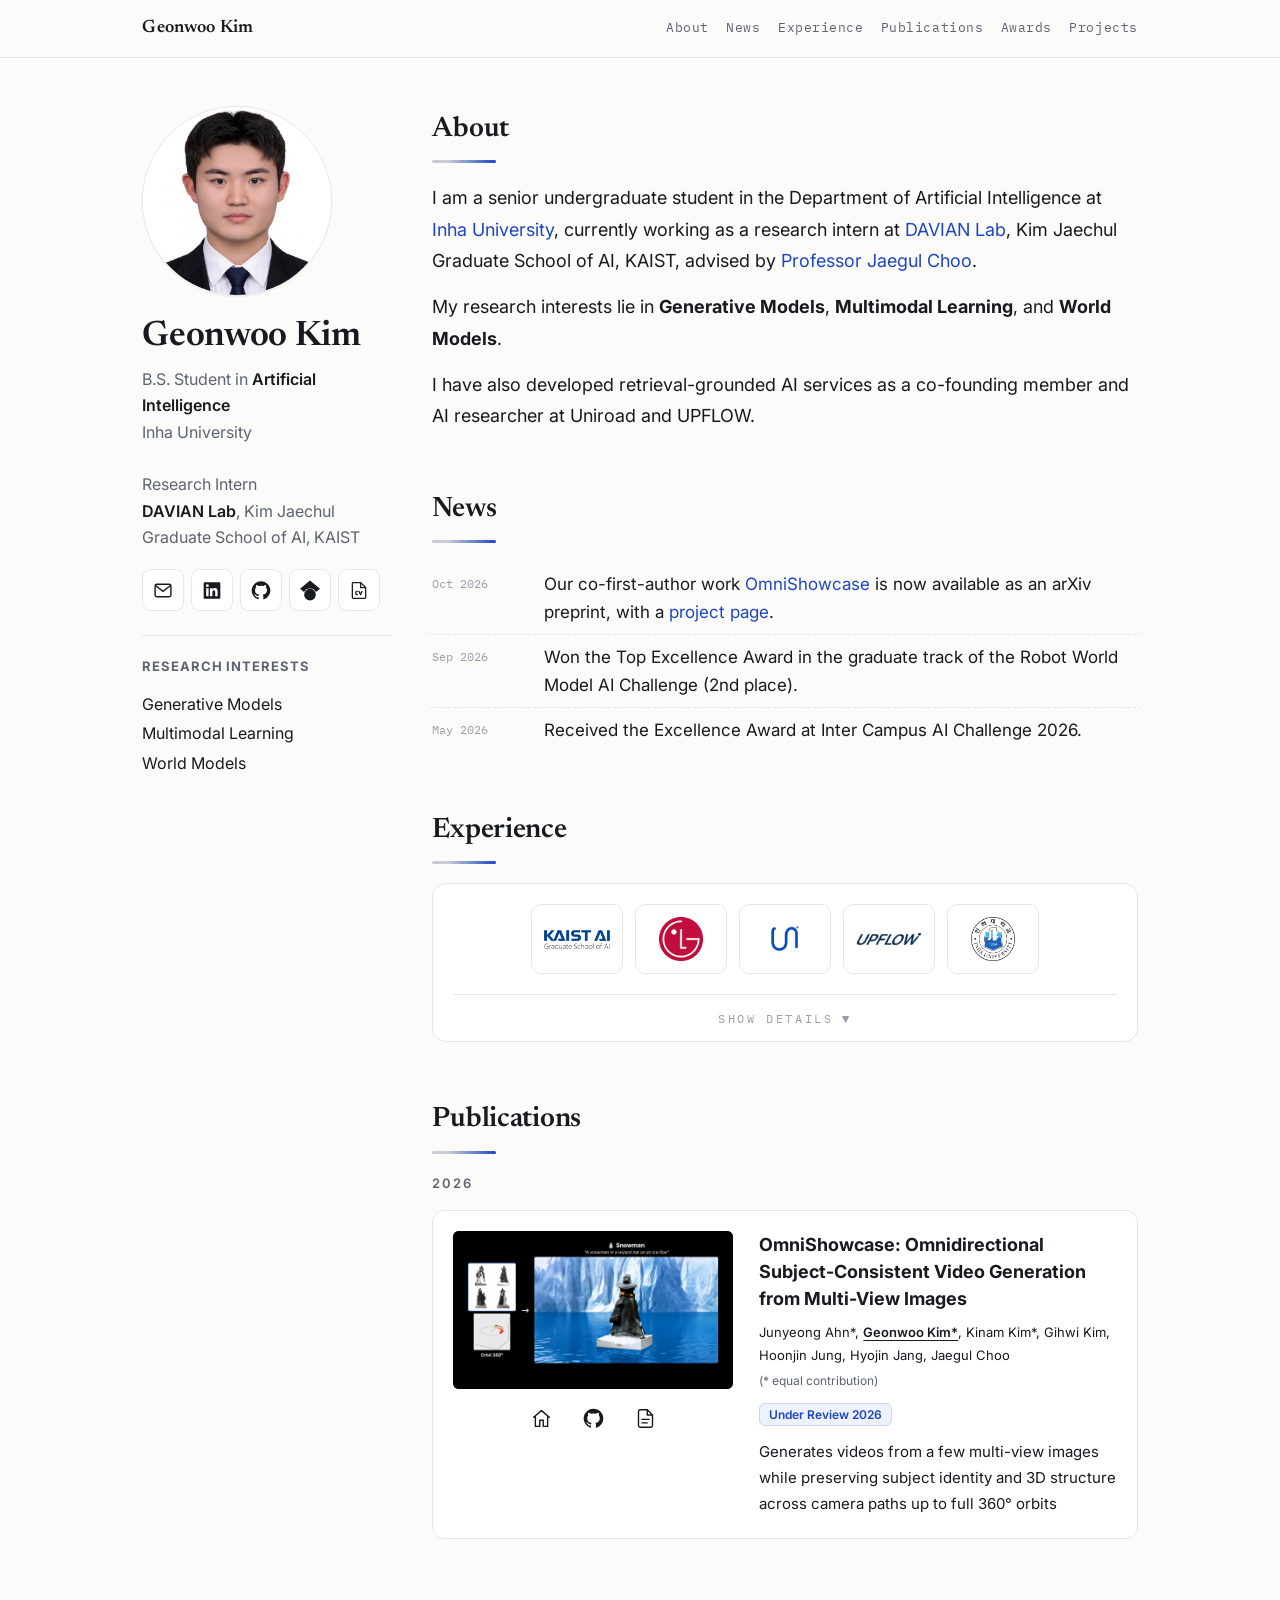
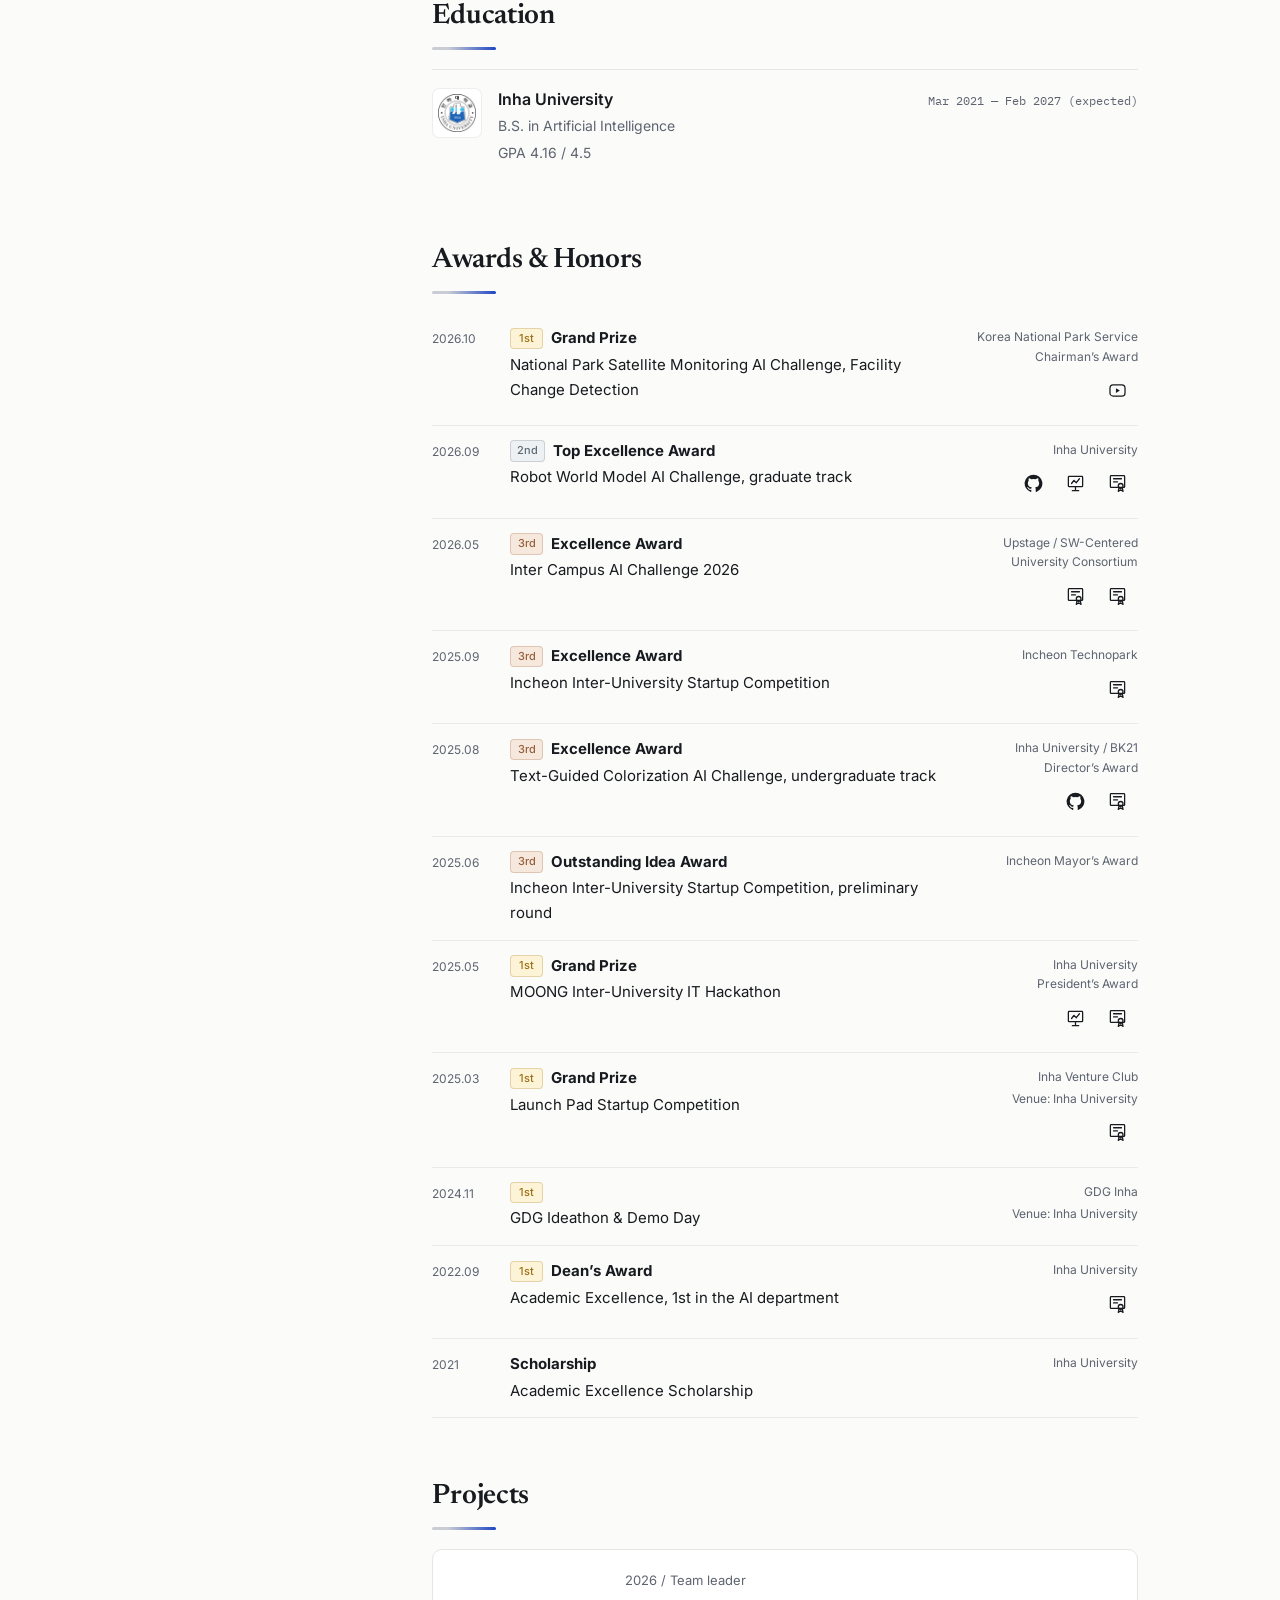
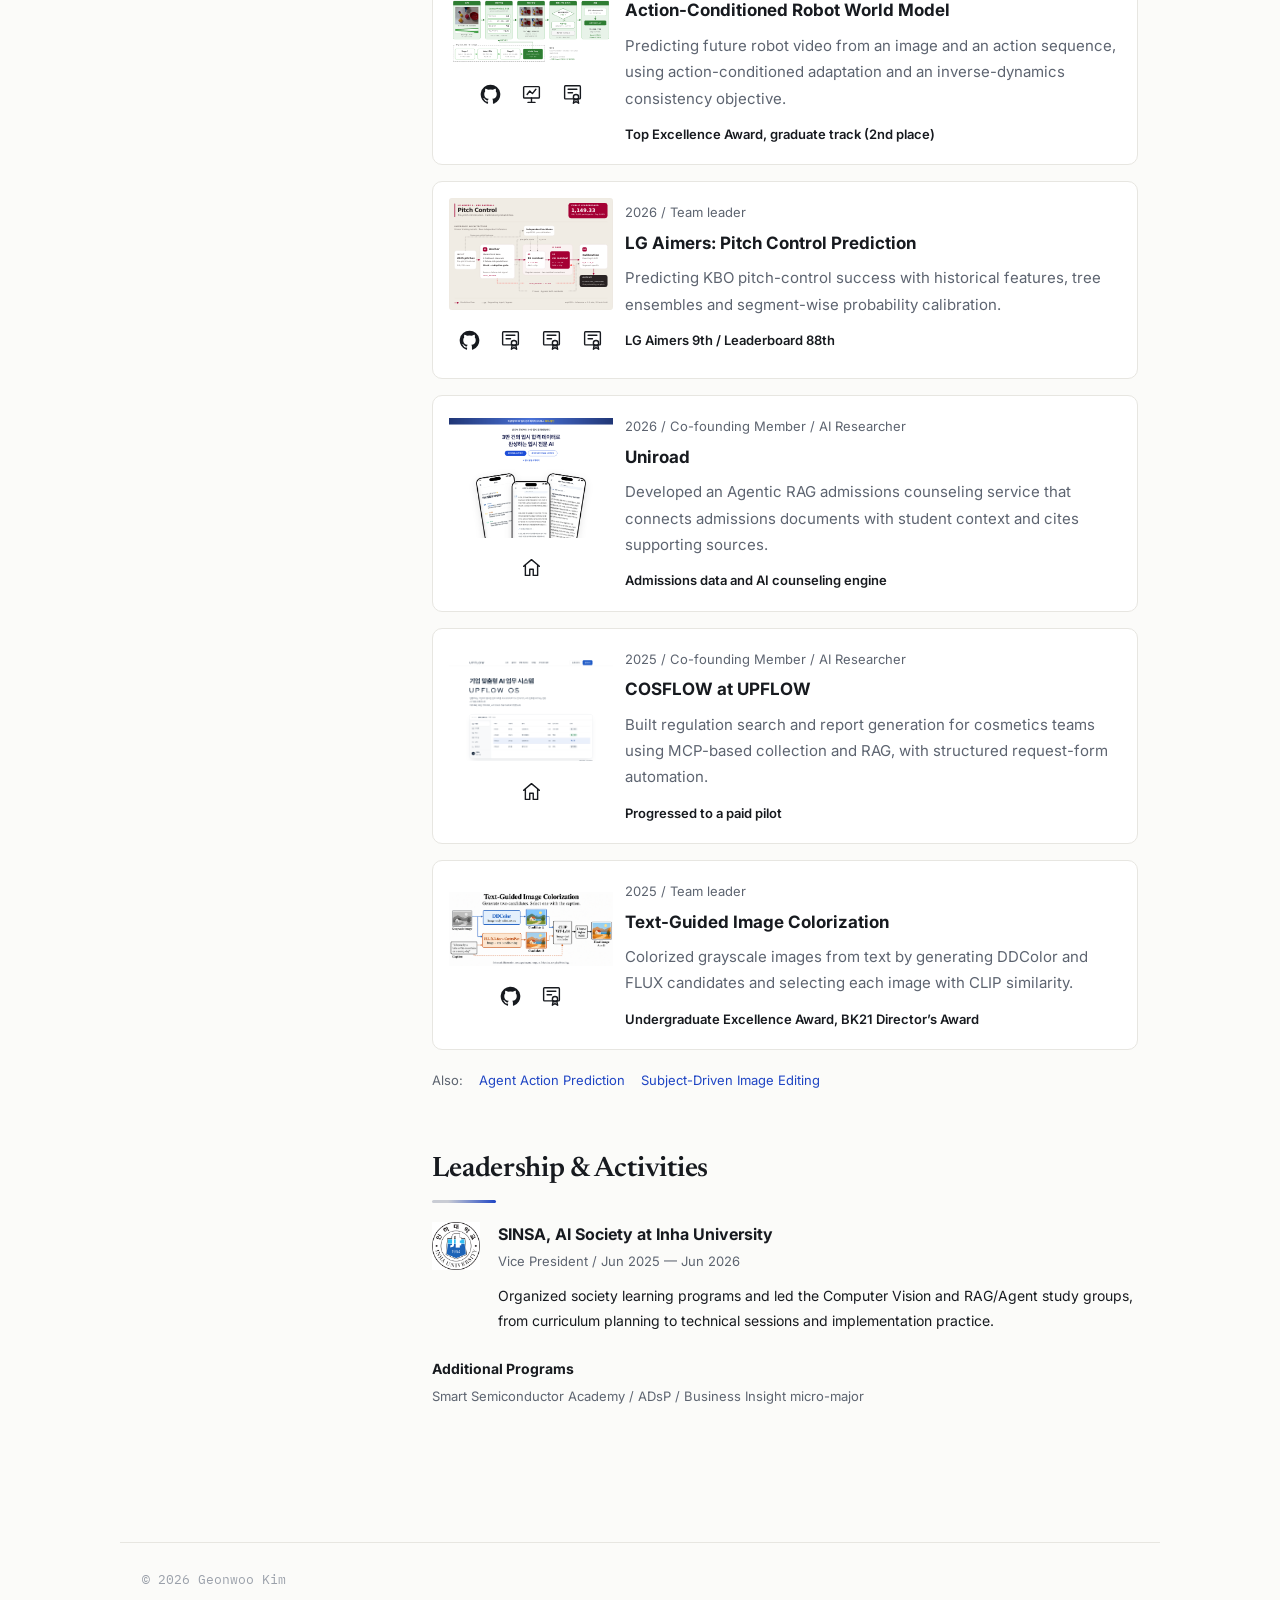
==== commit de8856ca: "Link National Park award solution video" ====
--- a/index.html
+++ b/index.html
@@ -1 +1 @@
-<!doctype html><html lang="en"><head><meta charset="utf-8"><meta name="viewport" content="width=device-width,initial-scale=1"><title>Geonwoo Kim</title><meta name="description" content="Geonwoo Kim — Generative Models, Multimodal Learning, and World Models."><link rel="canonical" href="https://gxonu.github.io/"><link rel="preconnect" href="https://fonts.googleapis.com"><link rel="preconnect" href="https://fonts.gstatic.com" crossorigin><link href="https://fonts.googleapis.com/css2?family=Newsreader:ital,opsz,wght@0,6..72,400;0,6..72,500;0,6..72,600;1,6..72,400&family=Inter:wght@400;500;600&family=IBM+Plex+Mono:wght@400;500&display=swap" rel="stylesheet"><link rel="stylesheet" href="assets/original.css"><link rel="stylesheet" href="assets/portfolio.css?v=92dc783198"><link rel="stylesheet" href="assets/revision2.css?v=92dc783198"><link rel="stylesheet" href="assets/refinement.css?v=92dc783198"><link rel="stylesheet" href="assets/readability.css?v=506093084f"><link rel="stylesheet" href="assets/publication-media.css?v=20261101-align-status"></head><body class="version-b"><nav aria-label="Main navigation"><div class="nav-inner"><a class="nav-name" href="#about">Geonwoo Kim</a><a class="nl" href="#about">About</a><a class="nl" href="#news">News</a><a class="nl" href="#experience">Experience</a><a class="nl" href="#publications">Publications</a><a class="nl" href="#awards">Awards</a><a class="nl" href="#projects">Projects</a></div></nav><div class="wrap"><aside><img class="avatar" src="assets/profile.jpg" alt="Geonwoo Kim" width="190" height="190"><h1 class="side-name">Geonwoo Kim</h1><p class="side-role">B.S. Student in <b>Artificial Intelligence</b><br>Inha University<br><br>Research Intern<br><b>DAVIAN Lab</b>, Kim Jaechul Graduate School of AI, KAIST</p><div class="side-links social-icons" role="group" aria-label="Contact and profiles"><a class="social-icon" href="mailto:kgw8803@gmail.com" target="_blank" rel="noopener" aria-label="Email"><svg aria-hidden="true" focusable="false" viewBox="0 0 24 24" fill="none" stroke="currentColor" stroke-width="1.7"><rect x="2.5" y="4.5" width="19" height="15" rx="2"/><path d="m3 6 9 7 9-7"/></svg><span class="icon-tooltip" aria-hidden="true">Email</span></a><a class="social-icon" href="https://www.linkedin.com/in/geonwoo-kim-27a599303/" target="_blank" rel="noopener" aria-label="LinkedIn"><svg aria-hidden="true" focusable="false" viewBox="0 0 24 24" fill="currentColor"><path d="M20.45 2H3.55C2.69 2 2 2.68 2 3.52v16.96C2 21.32 2.69 22 3.55 22h16.9c.86 0 1.55-.68 1.55-1.52V3.52C22 2.68 21.31 2 20.45 2ZM7.93 18.75H4.98V9.2h2.95v9.55ZM6.46 7.89a1.71 1.71 0 1 1 0-3.42 1.71 1.71 0 0 1 0 3.42Zm12.29 10.86H15.8V14.1c0-1.1-.02-2.52-1.54-2.52-1.54 0-1.78 1.2-1.78 2.44v4.73H9.53V9.2h2.83v1.3h.04c.4-.75 1.36-1.54 2.79-1.54 2.99 0 3.56 1.97 3.56 4.53v5.26Z"/></svg><span class="icon-tooltip" aria-hidden="true">LinkedIn</span></a><a class="social-icon" href="https://github.com/gxonu" target="_blank" rel="noopener" aria-label="GitHub"><svg aria-hidden="true" focusable="false" viewBox="0 0 24 24" fill="currentColor"><path d="M12 .8a11.2 11.2 0 0 0-3.54 21.83c.56.1.76-.24.76-.54v-2.08c-3.12.68-3.78-1.33-3.78-1.33-.51-1.29-1.24-1.63-1.24-1.63-1.02-.7.08-.69.08-.69 1.12.08 1.71 1.15 1.71 1.15 1 1.71 2.62 1.22 3.26.93.1-.72.39-1.22.71-1.5-2.49-.28-5.1-1.24-5.1-5.54 0-1.23.44-2.22 1.15-3.01-.11-.29-.5-1.42.11-2.96 0 0 .94-.3 3.08 1.15a10.75 10.75 0 0 1 5.6 0c2.14-1.45 3.08-1.15 3.08-1.15.61 1.54.22 2.67.11 2.96.72.79 1.15 1.78 1.15 3.01 0 4.31-2.62 5.25-5.12 5.53.4.35.76 1.03.76 2.08v3.08c0 .3.2.65.77.54A11.2 11.2 0 0 0 12 .8Z"/></svg><span class="icon-tooltip" aria-hidden="true">GitHub</span></a><a class="social-icon" href="https://scholar.google.com/citations?user=7ziWvGkAAAAJ&amp;hl=ko" target="_blank" rel="noopener" aria-label="Google Scholar"><svg aria-hidden="true" focusable="false" viewBox="0 0 24 24" fill="currentColor"><path d="M12 0 0 9.75l4.8 3.9A8.02 8.02 0 0 1 12 9.5a8.02 8.02 0 0 1 7.2 4.15L24 9.75 12 0Z"/><circle cx="12" cy="17" r="7"/></svg><span class="icon-tooltip" aria-hidden="true">Google Scholar</span></a><a class="social-icon" href="assets/GeonwooKim_CV.pdf" target="_blank" rel="noopener" aria-label="CV"><svg aria-hidden="true" focusable="false" viewBox="0 0 24 24" fill="none" stroke="currentColor" stroke-width="1.5"><path d="M14 2.5H5a1 1 0 0 0-1 1v17a1 1 0 0 0 1 1h14a1 1 0 0 0 1-1v-12Z"/><path d="M14 2.5v6h6"/><path d="M10 13a2 2 0 1 0 0 4m2-4 1.8 4 1.8-4" stroke-linecap="round" stroke-linejoin="round"/></svg><span class="icon-tooltip" aria-hidden="true">CV</span></a></div><div class="research-interests"><strong>Research Interests</strong><span>Generative Models</span><span>Multimodal Learning</span><span>World Models</span></div></aside><main><section id="about"><h2>About</h2><div class="sec-body lead"><p data-copy="intro-0">I am a senior undergraduate student in the Department of Artificial Intelligence at <a href="https://www.inha.ac.kr/" target="_blank" rel="noopener">Inha University</a>, currently working as a research intern at <a href="https://davian.kaist.ac.kr/" target="_blank" rel="noopener">DAVIAN Lab</a>, Kim Jaechul Graduate School of AI, KAIST, advised by <a href="https://sites.google.com/site/jaegulchoo/" target="_blank" rel="noopener">Professor Jaegul Choo</a>.</p><p data-copy="intro-1">My research interests lie in <strong>Generative Models</strong>, <strong>Multimodal Learning</strong>, and <strong>World Models</strong>.</p><p data-copy="intro-2">I have also developed retrieval-grounded AI services as a co-founding member and AI researcher at Uniroad and UPFLOW.</p></div></section><section id="news"><h2>News</h2><div class="sec-body"><ul class="news"><li><time>Oct 2026</time><span>Our co-first-author work <a href="https://arxiv.org/abs/2610.35684" target="_blank" rel="noopener">OmniShowcase</a> is now available as an arXiv preprint, with a <a href="https://justin4ai.github.io/OmniShowcase/" target="_blank" rel="noopener">project page</a>.</span></li><li><time>Sep 2026</time><span>Won the Top Excellence Award in the graduate track of the Robot World Model AI Challenge (2nd place).</span></li><li><time>May 2026</time><span>Received the Excellence Award at Inter Campus AI Challenge 2026.</span></li></ul></div></section><section id="experience"><h2>Experience</h2><div class="sec-body"><div class="xp-card" id="xpCard"><div class="logo-tiles"><a class="tile" href="https://davian.kaist.ac.kr/" target="_blank" rel="noopener" title="KAIST AI — Research Intern, DAVIAN Lab"><img src="assets/kaist.png" alt="KAIST AI"></a><a class="tile" href="https://www.lgaimers.ai/" target="_blank" rel="noopener" title="LG Aimers 9th — AI Training &amp; Hackathon"><img src="assets/lg.png" alt="LG Aimers 9th"></a><a class="tile" href="https://uni2road.com/chat" target="_blank" rel="noopener" title="Uniroad — Co-founding Member / AI Researcher"><img src="assets/uniroad-logo.png" alt="Uniroad"></a><a class="tile" href="https://upflow.ai.kr/index.html" target="_blank" rel="noopener" title="UPFLOW — Co-founding Member / AI Researcher"><img src="assets/upflow-logo.svg" alt="UPFLOW"></a><a class="tile" href="https://sites.google.com/view/mailab-inha/" target="_blank" rel="noopener" title="Multimodal AI Lab, Inha University — Undergraduate Researcher"><img src="assets/inha.png" alt="Multimodal AI Lab, Inha University"></a></div><button class="xp-toggle" aria-expanded="false" aria-controls="xpList" type="button"><span id="xpLabel">Show details</span><span class="chev" aria-hidden="true">▼</span></button><div class="xp-list" id="xpList"><article class="xp-row"><a class="xp-logo" href="https://davian.kaist.ac.kr/" target="_blank" rel="noopener"><img src="assets/kaist.png" alt="KAIST AI"></a><div><div class="xp-heading"><h3>KAIST AI</h3><time>Jan 2026 — Present</time></div><p class="role">Research Intern, DAVIAN Lab</p><p class="xp-description">Generative video and 3D-consistent subject modeling.</p></div></article><article class="xp-row"><a class="xp-logo" href="https://www.lgaimers.ai/" target="_blank" rel="noopener"><img src="assets/lg.png" alt="LG Aimers 9th"></a><div><div class="xp-heading"><h3>LG Aimers 9th</h3><time>Jun 2026 — Sep 2026</time></div><p class="role">AI Training &amp; Hackathon</p><p class="xp-description">Completed Phase I and II; led the pitch-control prediction project.</p><div class="resource-links"><a href="assets/lg-aimers-completion.pdf" target="_blank" rel="noopener">Completion</a><a href="assets/lg-aimers-phase1.pdf" target="_blank" rel="noopener">Phase I</a><a href="assets/lg-aimers-certificate.pdf" target="_blank" rel="noopener">Phase II</a></div></div></article><article class="xp-row"><a class="xp-logo" href="https://uni2road.com/chat" target="_blank" rel="noopener"><img src="assets/uniroad-logo.png" alt="Uniroad"></a><div><div class="xp-heading"><h3>Uniroad</h3><time>Mar 2026 — Jul 2026</time></div><p class="role">Co-founding Member / AI Researcher</p><p class="xp-description">Admissions data and Agentic RAG counseling.</p></div></article><article class="xp-row"><a class="xp-logo" href="https://upflow.ai.kr/index.html" target="_blank" rel="noopener"><img src="assets/upflow-logo.svg" alt="UPFLOW"></a><div><div class="xp-heading"><h3>UPFLOW</h3><time>Feb 2025 — Oct 2025</time></div><p class="role">Co-founding Member / AI Researcher</p><p class="xp-description">Retrieval-grounded regulation search and workflow automation.</p></div></article><article class="xp-row"><a class="xp-logo" href="https://sites.google.com/view/mailab-inha/" target="_blank" rel="noopener"><img src="assets/inha.png" alt="Multimodal AI Lab, Inha University"></a><div><div class="xp-heading"><h3>Multimodal AI Lab, Inha University</h3><time>Dec 2024 — Dec 2025</time></div><p class="role">Undergraduate Researcher</p><p class="xp-description">Training-free subject-driven image editing.</p></div></article></div></div></div></section><section id="publications"><h2>Publications</h2><div class="sec-body"><p class="year-label">2026</p><article class="publication"><div class="publication-visual"><div class="publication-media"><video class="publication-video" autoplay muted playsinline loop preload="metadata" width="1280" height="720" poster="assets/omnishowcase-teaser-poster.jpg" aria-label="OmniShowcase video generation teaser"><source src="assets/omnishowcase-teaser.mp4" type="video/mp4"><a href="assets/omnishowcase-teaser.mp4">Watch the OmniShowcase teaser</a></video></div><div class="publication-icon-links" aria-label="Publication resources"><a href="https://justin4ai.github.io/OmniShowcase/" target="_blank" rel="noopener" aria-label="Project Page" title="Project Page"><svg viewBox="0 0 24 24" width="21" height="21" fill="none" stroke="currentColor" stroke-width="1.6" stroke-linecap="round" stroke-linejoin="round" aria-hidden="true" focusable="false"><path d="M3 10.5 12 3l9 7.5M5 9v12h5v-7h4v7h5V9"/></svg></a><a href="https://github.com/justin4ai/OmniShowcase" target="_blank" rel="noopener" aria-label="Code on GitHub" title="Code on GitHub"><svg width="21" height="21" aria-hidden="true" focusable="false" viewBox="0 0 24 24" fill="currentColor"><path d="M12 .8a11.2 11.2 0 0 0-3.54 21.83c.56.1.76-.24.76-.54v-2.08c-3.12.68-3.78-1.33-3.78-1.33-.51-1.29-1.24-1.63-1.24-1.63-1.02-.7.08-.69.08-.69 1.12.08 1.71 1.15 1.71 1.15 1 1.71 2.62 1.22 3.26.93.1-.72.39-1.22.71-1.5-2.49-.28-5.1-1.24-5.1-5.54 0-1.23.44-2.22 1.15-3.01-.11-.29-.5-1.42.11-2.96 0 0 .94-.3 3.08 1.15a10.75 10.75 0 0 1 5.6 0c2.14-1.45 3.08-1.15 3.08-1.15.61 1.54.22 2.67.11 2.96.72.79 1.15 1.78 1.15 3.01 0 4.31-2.62 5.25-5.12 5.53.4.35.76 1.03.76 2.08v3.08c0 .3.2.65.77.54A11.2 11.2 0 0 0 12 .8Z"/></svg></a><a href="https://arxiv.org/abs/2610.35684" target="_blank" rel="noopener" aria-label="arXiv paper" title="arXiv paper"><svg viewBox="0 0 24 24" width="21" height="21" fill="none" stroke="currentColor" stroke-width="1.6" stroke-linecap="round" stroke-linejoin="round" aria-hidden="true" focusable="false"><path d="M14 2H6a2 2 0 0 0-2 2v16a2 2 0 0 0 2 2h12a2 2 0 0 0 2-2V8z"/><path d="M14 2v6h6M8 13h8M8 17h6"/></svg></a></div></div><div class="publication-copy"><div class="publication-text"><h3>OmniShowcase: Omnidirectional Subject-Consistent Video Generation from Multi-View Images</h3><p class="publication-authors">Junyeong Ahn*, <strong class="author-self">Geonwoo Kim*</strong>, Kinam Kim*, Gihwi Kim, Hoonjin Jung, Hyojin Jang, Jaegul Choo <span class="equal-contribution">(* equal contribution)</span></p><p class="research-status">Under Review 2026</p><p class="tldr" data-copy="publication">Generates videos from a few multi-view images while preserving subject identity and 3D structure across camera paths up to full 360° orbits</p></div></div></article></div></section><section id="education"><h2>Education</h2><div class="sec-body"><article class="xp-row"><a class="xp-logo" href="https://www.inha.ac.kr/" target="_blank" rel="noopener"><img src="assets/inha.png" alt="Inha University"></a><div><div class="xp-heading"><h3>Inha University</h3><time>Mar 2021 — Feb 2027 (expected)</time></div><p class="role">B.S. in Artificial Intelligence</p><p class="xp-description">GPA 4.16 / 4.5</p></div></article></div></section><section id="awards"><h2>Awards &amp; Honors</h2><div class="sec-body award-list"><article class="award-row"><time>2026.10</time><div class="award-main"><div class="award-heading"><span class="rank-badge rank-1st">1st</span><strong>Grand Prize</strong></div><p class="award-event">National Park Satellite Monitoring AI Challenge, Facility Change Detection</p></div><div class="award-meta"><p class="award-host">Korea National Park Service<br>Chairman’s Award</p></div></article><article class="award-row"><time>2026.09</time><div class="award-main"><div class="award-heading"><span class="rank-badge rank-2nd">2nd</span><strong>Top Excellence Award</strong></div><p class="award-event">Robot World Model AI Challenge, graduate track</p></div><div class="award-meta"><p class="award-host">Inha University</p><div class="award-icon-links" aria-label="Award resources"><a href="https://github.com/gxonu/Worldmodel-AI-Challenge" target="_blank" rel="noopener" aria-label="Code on GitHub" title="Code on GitHub"><svg width="21" height="21" aria-hidden="true" focusable="false" viewBox="0 0 24 24" fill="currentColor"><path d="M12 .8a11.2 11.2 0 0 0-3.54 21.83c.56.1.76-.24.76-.54v-2.08c-3.12.68-3.78-1.33-3.78-1.33-.51-1.29-1.24-1.63-1.24-1.63-1.02-.7.08-.69.08-.69 1.12.08 1.71 1.15 1.71 1.15 1 1.71 2.62 1.22 3.26.93.1-.72.39-1.22.71-1.5-2.49-.28-5.1-1.24-5.1-5.54 0-1.23.44-2.22 1.15-3.01-.11-.29-.5-1.42.11-2.96 0 0 .94-.3 3.08 1.15a10.75 10.75 0 0 1 5.6 0c2.14-1.45 3.08-1.15 3.08-1.15.61 1.54.22 2.67.11 2.96.72.79 1.15 1.78 1.15 3.01 0 4.31-2.62 5.25-5.12 5.53.4.35.76 1.03.76 2.08v3.08c0 .3.2.65.77.54A11.2 11.2 0 0 0 12 .8Z"/></svg></a><a href="assets/world-model-slides.pdf" target="_blank" rel="noopener" aria-label="Slides" title="Slides"><svg viewBox="0 0 24 24" width="21" height="21" fill="none" stroke="currentColor" stroke-width="1.6" stroke-linecap="round" stroke-linejoin="round" aria-hidden="true" focusable="false"><rect x="3" y="3" width="18" height="13" rx="1"/><path d="M12 16v5M8 21h8M7 12l3-4 3 3 4-5"/></svg></a><a href="assets/world-model-certificate.pdf" target="_blank" rel="noopener" aria-label="Certificate" title="Certificate"><svg viewBox="0 0 24 24" width="21" height="21" fill="none" stroke="currentColor" stroke-width="1.6" stroke-linecap="round" stroke-linejoin="round" aria-hidden="true" focusable="false"><rect x="3" y="2" width="18" height="15" rx="1"/><path d="M7 6h10M7 10h5"/><circle cx="16" cy="15" r="3"/><path d="m14 17-1 5 3-2 3 2-1-5"/></svg></a></div></div></article><article class="award-row"><time>2026.05</time><div class="award-main"><div class="award-heading"><span class="rank-badge rank-3rd">3rd</span><strong>Excellence Award</strong></div><p class="award-event">Inter Campus AI Challenge 2026</p></div><div class="award-meta"><p class="award-host">Upstage / SW-Centered University Consortium</p><div class="award-icon-links" aria-label="Award resources"><a href="assets/icac-certificate.pdf" target="_blank" rel="noopener" aria-label="Certificate" title="Certificate"><svg viewBox="0 0 24 24" width="21" height="21" fill="none" stroke="currentColor" stroke-width="1.6" stroke-linecap="round" stroke-linejoin="round" aria-hidden="true" focusable="false"><rect x="3" y="2" width="18" height="15" rx="1"/><path d="M7 6h10M7 10h5"/><circle cx="16" cy="15" r="3"/><path d="m14 17-1 5 3-2 3 2-1-5"/></svg></a><a href="assets/icac-participation.pdf" target="_blank" rel="noopener" aria-label="Participation certificate" title="Participation certificate"><svg viewBox="0 0 24 24" width="21" height="21" fill="none" stroke="currentColor" stroke-width="1.6" stroke-linecap="round" stroke-linejoin="round" aria-hidden="true" focusable="false"><rect x="3" y="2" width="18" height="15" rx="1"/><path d="M7 6h10M7 10h5"/><circle cx="16" cy="15" r="3"/><path d="m14 17-1 5 3-2 3 2-1-5"/></svg></a></div></div></article><article class="award-row"><time>2025.09</time><div class="award-main"><div class="award-heading"><span class="rank-badge rank-3rd">3rd</span><strong>Excellence Award</strong></div><p class="award-event">Incheon Inter-University Startup Competition</p></div><div class="award-meta"><p class="award-host">Incheon Technopark</p><div class="award-icon-links" aria-label="Award resources"><a href="assets/incheon-startup-certificate.pdf" target="_blank" rel="noopener" aria-label="Certificate" title="Certificate"><svg viewBox="0 0 24 24" width="21" height="21" fill="none" stroke="currentColor" stroke-width="1.6" stroke-linecap="round" stroke-linejoin="round" aria-hidden="true" focusable="false"><rect x="3" y="2" width="18" height="15" rx="1"/><path d="M7 6h10M7 10h5"/><circle cx="16" cy="15" r="3"/><path d="m14 17-1 5 3-2 3 2-1-5"/></svg></a></div></div></article><article class="award-row"><time>2025.08</time><div class="award-main"><div class="award-heading"><span class="rank-badge rank-3rd">3rd</span><strong>Excellence Award</strong></div><p class="award-event">Text-Guided Colorization AI Challenge, undergraduate track</p></div><div class="award-meta"><p class="award-host">Inha University / BK21 Director’s Award</p><div class="award-icon-links" aria-label="Award resources"><a href="https://github.com/gxonu/Text-Guided-Colorization" target="_blank" rel="noopener" aria-label="Code on GitHub" title="Code on GitHub"><svg width="21" height="21" aria-hidden="true" focusable="false" viewBox="0 0 24 24" fill="currentColor"><path d="M12 .8a11.2 11.2 0 0 0-3.54 21.83c.56.1.76-.24.76-.54v-2.08c-3.12.68-3.78-1.33-3.78-1.33-.51-1.29-1.24-1.63-1.24-1.63-1.02-.7.08-.69.08-.69 1.12.08 1.71 1.15 1.71 1.15 1 1.71 2.62 1.22 3.26.93.1-.72.39-1.22.71-1.5-2.49-.28-5.1-1.24-5.1-5.54 0-1.23.44-2.22 1.15-3.01-.11-.29-.5-1.42.11-2.96 0 0 .94-.3 3.08 1.15a10.75 10.75 0 0 1 5.6 0c2.14-1.45 3.08-1.15 3.08-1.15.61 1.54.22 2.67.11 2.96.72.79 1.15 1.78 1.15 3.01 0 4.31-2.62 5.25-5.12 5.53.4.35.76 1.03.76 2.08v3.08c0 .3.2.65.77.54A11.2 11.2 0 0 0 12 .8Z"/></svg></a><a href="assets/colorization-certificate.pdf" target="_blank" rel="noopener" aria-label="Certificate" title="Certificate"><svg viewBox="0 0 24 24" width="21" height="21" fill="none" stroke="currentColor" stroke-width="1.6" stroke-linecap="round" stroke-linejoin="round" aria-hidden="true" focusable="false"><rect x="3" y="2" width="18" height="15" rx="1"/><path d="M7 6h10M7 10h5"/><circle cx="16" cy="15" r="3"/><path d="m14 17-1 5 3-2 3 2-1-5"/></svg></a></div></div></article><article class="award-row"><time>2025.06</time><div class="award-main"><div class="award-heading"><span class="rank-badge rank-3rd">3rd</span><strong>Outstanding Idea Award</strong></div><p class="award-event">Incheon Inter-University Startup Competition, preliminary round</p></div><div class="award-meta"><p class="award-host">Incheon Mayor’s Award</p></div></article><article class="award-row"><time>2025.05</time><div class="award-main"><div class="award-heading"><span class="rank-badge rank-1st">1st</span><strong>Grand Prize</strong></div><p class="award-event">MOONG Inter-University IT Hackathon</p></div><div class="award-meta"><p class="award-host">Inha University President’s Award</p><div class="award-icon-links" aria-label="Award resources"><a href="assets/moong-slides.pdf" target="_blank" rel="noopener" aria-label="Slides" title="Slides"><svg viewBox="0 0 24 24" width="21" height="21" fill="none" stroke="currentColor" stroke-width="1.6" stroke-linecap="round" stroke-linejoin="round" aria-hidden="true" focusable="false"><rect x="3" y="3" width="18" height="13" rx="1"/><path d="M12 16v5M8 21h8M7 12l3-4 3 3 4-5"/></svg></a><a href="assets/moong-certificate.pdf" target="_blank" rel="noopener" aria-label="Certificate" title="Certificate"><svg viewBox="0 0 24 24" width="21" height="21" fill="none" stroke="currentColor" stroke-width="1.6" stroke-linecap="round" stroke-linejoin="round" aria-hidden="true" focusable="false"><rect x="3" y="2" width="18" height="15" rx="1"/><path d="M7 6h10M7 10h5"/><circle cx="16" cy="15" r="3"/><path d="m14 17-1 5 3-2 3 2-1-5"/></svg></a></div></div></article><article class="award-row"><time>2025.03</time><div class="award-main"><div class="award-heading"><span class="rank-badge rank-1st">1st</span><strong>Grand Prize</strong></div><p class="award-event">Launch Pad Startup Competition</p></div><div class="award-meta"><p class="award-host">Inha Venture Club</p><p class="award-venue">Venue: Inha University</p><div class="award-icon-links" aria-label="Award resources"><a href="assets/launch-pad-certificate.pdf" target="_blank" rel="noopener" aria-label="Certificate" title="Certificate"><svg viewBox="0 0 24 24" width="21" height="21" fill="none" stroke="currentColor" stroke-width="1.6" stroke-linecap="round" stroke-linejoin="round" aria-hidden="true" focusable="false"><rect x="3" y="2" width="18" height="15" rx="1"/><path d="M7 6h10M7 10h5"/><circle cx="16" cy="15" r="3"/><path d="m14 17-1 5 3-2 3 2-1-5"/></svg></a></div></div></article><article class="award-row"><time>2024.11</time><div class="award-main"><div class="award-heading"><span class="rank-badge rank-1st">1st</span></div><p class="award-event">GDG Ideathon &amp; Demo Day</p></div><div class="award-meta"><p class="award-host">GDG Inha</p><p class="award-venue">Venue: Inha University</p></div></article><article class="award-row"><time>2022.09</time><div class="award-main"><div class="award-heading"><span class="rank-badge rank-1st">1st</span><strong>Dean’s Award</strong></div><p class="award-event">Academic Excellence, 1st in the AI department</p></div><div class="award-meta"><p class="award-host">Inha University</p><div class="award-icon-links" aria-label="Award resources"><a href="assets/academic-excellence-certificate.pdf" target="_blank" rel="noopener" aria-label="Certificate" title="Certificate"><svg viewBox="0 0 24 24" width="21" height="21" fill="none" stroke="currentColor" stroke-width="1.6" stroke-linecap="round" stroke-linejoin="round" aria-hidden="true" focusable="false"><rect x="3" y="2" width="18" height="15" rx="1"/><path d="M7 6h10M7 10h5"/><circle cx="16" cy="15" r="3"/><path d="m14 17-1 5 3-2 3 2-1-5"/></svg></a></div></div></article><article class="award-row"><time>2021</time><div class="award-main"><div class="award-heading"><strong>Scholarship</strong></div><p class="award-event">Academic Excellence Scholarship</p></div><div class="award-meta"><p class="award-host">Inha University</p></div></article></div></section><section id="projects"><h2>Projects</h2><div class="sec-body project-grid"><article class="project-card"><div class="project-visual"><a class="project-image" href="assets/world-model-pipeline.png" target="_blank" rel="noopener" aria-label="Open Action-Conditioned Robot World Model figure"><img src="assets/world-model-pipeline.png" alt="Robot World Model pipeline from the project repository"></a><div class="project-icon-links" aria-label="Project resources"><a href="https://github.com/gxonu/Worldmodel-AI-Challenge" target="_blank" rel="noopener" aria-label="Code on GitHub" title="Code on GitHub"><svg width="21" height="21" aria-hidden="true" focusable="false" viewBox="0 0 24 24" fill="currentColor"><path d="M12 .8a11.2 11.2 0 0 0-3.54 21.83c.56.1.76-.24.76-.54v-2.08c-3.12.68-3.78-1.33-3.78-1.33-.51-1.29-1.24-1.63-1.24-1.63-1.02-.7.08-.69.08-.69 1.12.08 1.71 1.15 1.71 1.15 1 1.71 2.62 1.22 3.26.93.1-.72.39-1.22.71-1.5-2.49-.28-5.1-1.24-5.1-5.54 0-1.23.44-2.22 1.15-3.01-.11-.29-.5-1.42.11-2.96 0 0 .94-.3 3.08 1.15a10.75 10.75 0 0 1 5.6 0c2.14-1.45 3.08-1.15 3.08-1.15.61 1.54.22 2.67.11 2.96.72.79 1.15 1.78 1.15 3.01 0 4.31-2.62 5.25-5.12 5.53.4.35.76 1.03.76 2.08v3.08c0 .3.2.65.77.54A11.2 11.2 0 0 0 12 .8Z"/></svg></a><a href="assets/world-model-slides.pdf" target="_blank" rel="noopener" aria-label="Slides" title="Slides"><svg viewBox="0 0 24 24" width="21" height="21" fill="none" stroke="currentColor" stroke-width="1.6" stroke-linecap="round" stroke-linejoin="round" aria-hidden="true" focusable="false"><rect x="3" y="3" width="18" height="13" rx="1"/><path d="M12 16v5M8 21h8M7 12l3-4 3 3 4-5"/></svg></a><a href="assets/world-model-certificate.pdf" target="_blank" rel="noopener" aria-label="Certificate" title="Certificate"><svg viewBox="0 0 24 24" width="21" height="21" fill="none" stroke="currentColor" stroke-width="1.6" stroke-linecap="round" stroke-linejoin="round" aria-hidden="true" focusable="false"><rect x="3" y="2" width="18" height="15" rx="1"/><path d="M7 6h10M7 10h5"/><circle cx="16" cy="15" r="3"/><path d="m14 17-1 5 3-2 3 2-1-5"/></svg></a></div></div><div class="project-copy"><p class="project-role">2026 / Team leader</p><h3>Action-Conditioned Robot World Model</h3><p class="project-summary" data-copy="project-0">Predicting future robot video from an image and an action sequence, using action-conditioned adaptation and an inverse-dynamics consistency objective.</p><p class="project-result">Top Excellence Award, graduate track (2nd place)</p></div></article><article class="project-card"><div class="project-visual"><a class="project-image" href="assets/lg-aimers-pipeline-v3.svg" target="_blank" rel="noopener" aria-label="Open LG Aimers: Pitch Control Prediction figure"><img src="assets/lg-aimers-pipeline-v3.svg" alt="LG Aimers inference pipeline: anchor, R-only B1 and risk-middle residuals, F bypass, and R/F calibration"></a><div class="project-icon-links" aria-label="Project resources"><a href="https://github.com/gxonu/LG-Aimers-9th-PitchControl" target="_blank" rel="noopener" aria-label="Code on GitHub" title="Code on GitHub"><svg width="21" height="21" aria-hidden="true" focusable="false" viewBox="0 0 24 24" fill="currentColor"><path d="M12 .8a11.2 11.2 0 0 0-3.54 21.83c.56.1.76-.24.76-.54v-2.08c-3.12.68-3.78-1.33-3.78-1.33-.51-1.29-1.24-1.63-1.24-1.63-1.02-.7.08-.69.08-.69 1.12.08 1.71 1.15 1.71 1.15 1 1.71 2.62 1.22 3.26.93.1-.72.39-1.22.71-1.5-2.49-.28-5.1-1.24-5.1-5.54 0-1.23.44-2.22 1.15-3.01-.11-.29-.5-1.42.11-2.96 0 0 .94-.3 3.08 1.15a10.75 10.75 0 0 1 5.6 0c2.14-1.45 3.08-1.15 3.08-1.15.61 1.54.22 2.67.11 2.96.72.79 1.15 1.78 1.15 3.01 0 4.31-2.62 5.25-5.12 5.53.4.35.76 1.03.76 2.08v3.08c0 .3.2.65.77.54A11.2 11.2 0 0 0 12 .8Z"/></svg></a><a href="assets/lg-aimers-completion.pdf" target="_blank" rel="noopener" aria-label="Completion certificate" title="Completion certificate"><svg viewBox="0 0 24 24" width="21" height="21" fill="none" stroke="currentColor" stroke-width="1.6" stroke-linecap="round" stroke-linejoin="round" aria-hidden="true" focusable="false"><rect x="3" y="2" width="18" height="15" rx="1"/><path d="M7 6h10M7 10h5"/><circle cx="16" cy="15" r="3"/><path d="m14 17-1 5 3-2 3 2-1-5"/></svg></a><a href="assets/lg-aimers-phase1.pdf" target="_blank" rel="noopener" aria-label="Phase I certificate" title="Phase I certificate"><svg viewBox="0 0 24 24" width="21" height="21" fill="none" stroke="currentColor" stroke-width="1.6" stroke-linecap="round" stroke-linejoin="round" aria-hidden="true" focusable="false"><rect x="3" y="2" width="18" height="15" rx="1"/><path d="M7 6h10M7 10h5"/><circle cx="16" cy="15" r="3"/><path d="m14 17-1 5 3-2 3 2-1-5"/></svg></a><a href="assets/lg-aimers-certificate.pdf" target="_blank" rel="noopener" aria-label="Phase II certificate" title="Phase II certificate"><svg viewBox="0 0 24 24" width="21" height="21" fill="none" stroke="currentColor" stroke-width="1.6" stroke-linecap="round" stroke-linejoin="round" aria-hidden="true" focusable="false"><rect x="3" y="2" width="18" height="15" rx="1"/><path d="M7 6h10M7 10h5"/><circle cx="16" cy="15" r="3"/><path d="m14 17-1 5 3-2 3 2-1-5"/></svg></a></div></div><div class="project-copy"><p class="project-role">2026 / Team leader</p><h3>LG Aimers: Pitch Control Prediction</h3><p class="project-summary" data-copy="project-1">Predicting KBO pitch-control success with historical features, tree ensembles and segment-wise probability calibration.</p><p class="project-result">LG Aimers 9th / Leaderboard 88th</p></div></article><article class="project-card"><div class="project-visual"><a class="project-image" href="assets/uniroad-project.png" target="_blank" rel="noopener" aria-label="Open Uniroad figure"><img src="assets/uniroad-project.png" alt="Uniroad admissions counseling service interface"></a><div class="project-icon-links" aria-label="Project resources"><a href="https://uni2road.com/chat" target="_blank" rel="noopener" aria-label="Service" title="Service"><svg viewBox="0 0 24 24" width="21" height="21" fill="none" stroke="currentColor" stroke-width="1.6" stroke-linecap="round" stroke-linejoin="round" aria-hidden="true" focusable="false"><path d="M3 10.5 12 3l9 7.5M5 9v12h5v-7h4v7h5V9"/></svg></a></div></div><div class="project-copy"><p class="project-role">2026 / Co-founding Member / AI Researcher</p><h3>Uniroad</h3><p class="project-summary" data-copy="project-2">Developed an Agentic RAG admissions counseling service that connects admissions documents with student context and cites supporting sources.</p><p class="project-result">Admissions data and AI counseling engine</p></div></article><article class="project-card"><div class="project-visual"><a class="project-image" href="https://upflow.ai.kr/index.html" target="_blank" rel="noopener" aria-label="Visit the UPFLOW website"><img src="assets/upflow-homepage-20261101.png" alt="UPFLOW OS website homepage, captured November 2026"></a><div class="project-icon-links" aria-label="Project resources"><a href="https://upflow.ai.kr/index.html" target="_blank" rel="noopener" aria-label="Website" title="Website"><svg viewBox="0 0 24 24" width="21" height="21" fill="none" stroke="currentColor" stroke-width="1.6" stroke-linecap="round" stroke-linejoin="round" aria-hidden="true" focusable="false"><path d="M3 10.5 12 3l9 7.5M5 9v12h5v-7h4v7h5V9"/></svg></a></div></div><div class="project-copy"><p class="project-role">2025 / Co-founding Member / AI Researcher</p><h3>COSFLOW at UPFLOW</h3><p class="project-summary" data-copy="project-3">Built regulation search and report generation for cosmetics teams using MCP-based collection and RAG, with structured request-form automation.</p><p class="project-result">Progressed to a paid pilot</p></div></article><article class="project-card"><div class="project-visual"><a class="project-image" href="assets/colorization-pipeline.png" target="_blank" rel="noopener" aria-label="Open Text-Guided Image Colorization figure"><img src="assets/colorization-pipeline.png" alt="Text-guided colorization pipeline from the project repository"></a><div class="project-icon-links" aria-label="Project resources"><a href="https://github.com/gxonu/Text-Guided-Colorization" target="_blank" rel="noopener" aria-label="Code on GitHub" title="Code on GitHub"><svg width="21" height="21" aria-hidden="true" focusable="false" viewBox="0 0 24 24" fill="currentColor"><path d="M12 .8a11.2 11.2 0 0 0-3.54 21.83c.56.1.76-.24.76-.54v-2.08c-3.12.68-3.78-1.33-3.78-1.33-.51-1.29-1.24-1.63-1.24-1.63-1.02-.7.08-.69.08-.69 1.12.08 1.71 1.15 1.71 1.15 1 1.71 2.62 1.22 3.26.93.1-.72.39-1.22.71-1.5-2.49-.28-5.1-1.24-5.1-5.54 0-1.23.44-2.22 1.15-3.01-.11-.29-.5-1.42.11-2.96 0 0 .94-.3 3.08 1.15a10.75 10.75 0 0 1 5.6 0c2.14-1.45 3.08-1.15 3.08-1.15.61 1.54.22 2.67.11 2.96.72.79 1.15 1.78 1.15 3.01 0 4.31-2.62 5.25-5.12 5.53.4.35.76 1.03.76 2.08v3.08c0 .3.2.65.77.54A11.2 11.2 0 0 0 12 .8Z"/></svg></a><a href="assets/colorization-certificate.pdf" target="_blank" rel="noopener" aria-label="Certificate" title="Certificate"><svg viewBox="0 0 24 24" width="21" height="21" fill="none" stroke="currentColor" stroke-width="1.6" stroke-linecap="round" stroke-linejoin="round" aria-hidden="true" focusable="false"><rect x="3" y="2" width="18" height="15" rx="1"/><path d="M7 6h10M7 10h5"/><circle cx="16" cy="15" r="3"/><path d="m14 17-1 5 3-2 3 2-1-5"/></svg></a></div></div><div class="project-copy"><p class="project-role">2025 / Team leader</p><h3>Text-Guided Image Colorization</h3><p class="project-summary" data-copy="project-4">Colorized grayscale images from text by generating DDColor and FLUX candidates and selecting each image with CLIP similarity.</p><p class="project-result">Undergraduate Excellence Award, BK21 Director’s Award</p></div></article></div><div class="additional-work"><span>Also:</span> <a href="https://github.com/gxonu/Agent-Action-Chanllenge">Agent Action Prediction</a><a href="https://github.com/gxonu/DiptychPrompting_edit">Subject-Driven Image Editing</a></div></section><section id="leadership"><h2>Leadership &amp; Activities</h2><div class="sec-body"><article class="leadership-entry"><img src="assets/inha.png" alt="Inha University"><div><h3>SINSA, AI Society at Inha University</h3><p class="role">Vice President / Jun 2025 — Jun 2026</p><p>Organized society learning programs and led the Computer Vision and RAG/Agent study groups, from curriculum planning to technical sessions and implementation practice.</p></div></article><div class="programs"><h3>Additional Programs</h3><p>Smart Semiconductor Academy / ADsP / Business Insight micro-major</p></div></div></section></main></div><footer><span>© 2026 Geonwoo Kim</span></footer><script src="assets/site.js"></script></body></html>+<!doctype html><html lang="en"><head><meta charset="utf-8"><meta name="viewport" content="width=device-width,initial-scale=1"><title>Geonwoo Kim</title><meta name="description" content="Geonwoo Kim — Generative Models, Multimodal Learning, and World Models."><link rel="canonical" href="https://gxonu.github.io/"><link rel="preconnect" href="https://fonts.googleapis.com"><link rel="preconnect" href="https://fonts.gstatic.com" crossorigin><link href="https://fonts.googleapis.com/css2?family=Newsreader:ital,opsz,wght@0,6..72,400;0,6..72,500;0,6..72,600;1,6..72,400&family=Inter:wght@400;500;600&family=IBM+Plex+Mono:wght@400;500&display=swap" rel="stylesheet"><link rel="stylesheet" href="assets/original.css"><link rel="stylesheet" href="assets/portfolio.css?v=92dc783198"><link rel="stylesheet" href="assets/revision2.css?v=92dc783198"><link rel="stylesheet" href="assets/refinement.css?v=92dc783198"><link rel="stylesheet" href="assets/readability.css?v=506093084f"><link rel="stylesheet" href="assets/publication-media.css?v=20261101-align-status"></head><body class="version-b"><nav aria-label="Main navigation"><div class="nav-inner"><a class="nav-name" href="#about">Geonwoo Kim</a><a class="nl" href="#about">About</a><a class="nl" href="#news">News</a><a class="nl" href="#experience">Experience</a><a class="nl" href="#publications">Publications</a><a class="nl" href="#awards">Awards</a><a class="nl" href="#projects">Projects</a></div></nav><div class="wrap"><aside><img class="avatar" src="assets/profile.jpg" alt="Geonwoo Kim" width="190" height="190"><h1 class="side-name">Geonwoo Kim</h1><p class="side-role">B.S. Student in <b>Artificial Intelligence</b><br>Inha University<br><br>Research Intern<br><b>DAVIAN Lab</b>, Kim Jaechul Graduate School of AI, KAIST</p><div class="side-links social-icons" role="group" aria-label="Contact and profiles"><a class="social-icon" href="mailto:kgw8803@gmail.com" target="_blank" rel="noopener" aria-label="Email"><svg aria-hidden="true" focusable="false" viewBox="0 0 24 24" fill="none" stroke="currentColor" stroke-width="1.7"><rect x="2.5" y="4.5" width="19" height="15" rx="2"/><path d="m3 6 9 7 9-7"/></svg><span class="icon-tooltip" aria-hidden="true">Email</span></a><a class="social-icon" href="https://www.linkedin.com/in/geonwoo-kim-27a599303/" target="_blank" rel="noopener" aria-label="LinkedIn"><svg aria-hidden="true" focusable="false" viewBox="0 0 24 24" fill="currentColor"><path d="M20.45 2H3.55C2.69 2 2 2.68 2 3.52v16.96C2 21.32 2.69 22 3.55 22h16.9c.86 0 1.55-.68 1.55-1.52V3.52C22 2.68 21.31 2 20.45 2ZM7.93 18.75H4.98V9.2h2.95v9.55ZM6.46 7.89a1.71 1.71 0 1 1 0-3.42 1.71 1.71 0 0 1 0 3.42Zm12.29 10.86H15.8V14.1c0-1.1-.02-2.52-1.54-2.52-1.54 0-1.78 1.2-1.78 2.44v4.73H9.53V9.2h2.83v1.3h.04c.4-.75 1.36-1.54 2.79-1.54 2.99 0 3.56 1.97 3.56 4.53v5.26Z"/></svg><span class="icon-tooltip" aria-hidden="true">LinkedIn</span></a><a class="social-icon" href="https://github.com/gxonu" target="_blank" rel="noopener" aria-label="GitHub"><svg aria-hidden="true" focusable="false" viewBox="0 0 24 24" fill="currentColor"><path d="M12 .8a11.2 11.2 0 0 0-3.54 21.83c.56.1.76-.24.76-.54v-2.08c-3.12.68-3.78-1.33-3.78-1.33-.51-1.29-1.24-1.63-1.24-1.63-1.02-.7.08-.69.08-.69 1.12.08 1.71 1.15 1.71 1.15 1 1.71 2.62 1.22 3.26.93.1-.72.39-1.22.71-1.5-2.49-.28-5.1-1.24-5.1-5.54 0-1.23.44-2.22 1.15-3.01-.11-.29-.5-1.42.11-2.96 0 0 .94-.3 3.08 1.15a10.75 10.75 0 0 1 5.6 0c2.14-1.45 3.08-1.15 3.08-1.15.61 1.54.22 2.67.11 2.96.72.79 1.15 1.78 1.15 3.01 0 4.31-2.62 5.25-5.12 5.53.4.35.76 1.03.76 2.08v3.08c0 .3.2.65.77.54A11.2 11.2 0 0 0 12 .8Z"/></svg><span class="icon-tooltip" aria-hidden="true">GitHub</span></a><a class="social-icon" href="https://scholar.google.com/citations?user=7ziWvGkAAAAJ&amp;hl=ko" target="_blank" rel="noopener" aria-label="Google Scholar"><svg aria-hidden="true" focusable="false" viewBox="0 0 24 24" fill="currentColor"><path d="M12 0 0 9.75l4.8 3.9A8.02 8.02 0 0 1 12 9.5a8.02 8.02 0 0 1 7.2 4.15L24 9.75 12 0Z"/><circle cx="12" cy="17" r="7"/></svg><span class="icon-tooltip" aria-hidden="true">Google Scholar</span></a><a class="social-icon" href="assets/GeonwooKim_CV.pdf" target="_blank" rel="noopener" aria-label="CV"><svg aria-hidden="true" focusable="false" viewBox="0 0 24 24" fill="none" stroke="currentColor" stroke-width="1.5"><path d="M14 2.5H5a1 1 0 0 0-1 1v17a1 1 0 0 0 1 1h14a1 1 0 0 0 1-1v-12Z"/><path d="M14 2.5v6h6"/><path d="M10 13a2 2 0 1 0 0 4m2-4 1.8 4 1.8-4" stroke-linecap="round" stroke-linejoin="round"/></svg><span class="icon-tooltip" aria-hidden="true">CV</span></a></div><div class="research-interests"><strong>Research Interests</strong><span>Generative Models</span><span>Multimodal Learning</span><span>World Models</span></div></aside><main><section id="about"><h2>About</h2><div class="sec-body lead"><p data-copy="intro-0">I am a senior undergraduate student in the Department of Artificial Intelligence at <a href="https://www.inha.ac.kr/" target="_blank" rel="noopener">Inha University</a>, currently working as a research intern at <a href="https://davian.kaist.ac.kr/" target="_blank" rel="noopener">DAVIAN Lab</a>, Kim Jaechul Graduate School of AI, KAIST, advised by <a href="https://sites.google.com/site/jaegulchoo/" target="_blank" rel="noopener">Professor Jaegul Choo</a>.</p><p data-copy="intro-1">My research interests lie in <strong>Generative Models</strong>, <strong>Multimodal Learning</strong>, and <strong>World Models</strong>.</p><p data-copy="intro-2">I have also developed retrieval-grounded AI services as a co-founding member and AI researcher at Uniroad and UPFLOW.</p></div></section><section id="news"><h2>News</h2><div class="sec-body"><ul class="news"><li><time>Oct 2026</time><span>Our co-first-author work <a href="https://arxiv.org/abs/2610.35684" target="_blank" rel="noopener">OmniShowcase</a> is now available as an arXiv preprint, with a <a href="https://justin4ai.github.io/OmniShowcase/" target="_blank" rel="noopener">project page</a>.</span></li><li><time>Sep 2026</time><span>Won the Top Excellence Award in the graduate track of the Robot World Model AI Challenge (2nd place).</span></li><li><time>May 2026</time><span>Received the Excellence Award at Inter Campus AI Challenge 2026.</span></li></ul></div></section><section id="experience"><h2>Experience</h2><div class="sec-body"><div class="xp-card" id="xpCard"><div class="logo-tiles"><a class="tile" href="https://davian.kaist.ac.kr/" target="_blank" rel="noopener" title="KAIST AI — Research Intern, DAVIAN Lab"><img src="assets/kaist.png" alt="KAIST AI"></a><a class="tile" href="https://www.lgaimers.ai/" target="_blank" rel="noopener" title="LG Aimers 9th — AI Training &amp; Hackathon"><img src="assets/lg.png" alt="LG Aimers 9th"></a><a class="tile" href="https://uni2road.com/chat" target="_blank" rel="noopener" title="Uniroad — Co-founding Member / AI Researcher"><img src="assets/uniroad-logo.png" alt="Uniroad"></a><a class="tile" href="https://upflow.ai.kr/index.html" target="_blank" rel="noopener" title="UPFLOW — Co-founding Member / AI Researcher"><img src="assets/upflow-logo.svg" alt="UPFLOW"></a><a class="tile" href="https://sites.google.com/view/mailab-inha/" target="_blank" rel="noopener" title="Multimodal AI Lab, Inha University — Undergraduate Researcher"><img src="assets/inha.png" alt="Multimodal AI Lab, Inha University"></a></div><button class="xp-toggle" aria-expanded="false" aria-controls="xpList" type="button"><span id="xpLabel">Show details</span><span class="chev" aria-hidden="true">▼</span></button><div class="xp-list" id="xpList"><article class="xp-row"><a class="xp-logo" href="https://davian.kaist.ac.kr/" target="_blank" rel="noopener"><img src="assets/kaist.png" alt="KAIST AI"></a><div><div class="xp-heading"><h3>KAIST AI</h3><time>Jan 2026 — Present</time></div><p class="role">Research Intern, DAVIAN Lab</p><p class="xp-description">Generative video and 3D-consistent subject modeling.</p></div></article><article class="xp-row"><a class="xp-logo" href="https://www.lgaimers.ai/" target="_blank" rel="noopener"><img src="assets/lg.png" alt="LG Aimers 9th"></a><div><div class="xp-heading"><h3>LG Aimers 9th</h3><time>Jun 2026 — Sep 2026</time></div><p class="role">AI Training &amp; Hackathon</p><p class="xp-description">Completed Phase I and II; led the pitch-control prediction project.</p><div class="resource-links"><a href="assets/lg-aimers-completion.pdf" target="_blank" rel="noopener">Completion</a><a href="assets/lg-aimers-phase1.pdf" target="_blank" rel="noopener">Phase I</a><a href="assets/lg-aimers-certificate.pdf" target="_blank" rel="noopener">Phase II</a></div></div></article><article class="xp-row"><a class="xp-logo" href="https://uni2road.com/chat" target="_blank" rel="noopener"><img src="assets/uniroad-logo.png" alt="Uniroad"></a><div><div class="xp-heading"><h3>Uniroad</h3><time>Mar 2026 — Jul 2026</time></div><p class="role">Co-founding Member / AI Researcher</p><p class="xp-description">Admissions data and Agentic RAG counseling.</p></div></article><article class="xp-row"><a class="xp-logo" href="https://upflow.ai.kr/index.html" target="_blank" rel="noopener"><img src="assets/upflow-logo.svg" alt="UPFLOW"></a><div><div class="xp-heading"><h3>UPFLOW</h3><time>Feb 2025 — Oct 2025</time></div><p class="role">Co-founding Member / AI Researcher</p><p class="xp-description">Retrieval-grounded regulation search and workflow automation.</p></div></article><article class="xp-row"><a class="xp-logo" href="https://sites.google.com/view/mailab-inha/" target="_blank" rel="noopener"><img src="assets/inha.png" alt="Multimodal AI Lab, Inha University"></a><div><div class="xp-heading"><h3>Multimodal AI Lab, Inha University</h3><time>Dec 2024 — Dec 2025</time></div><p class="role">Undergraduate Researcher</p><p class="xp-description">Training-free subject-driven image editing.</p></div></article></div></div></div></section><section id="publications"><h2>Publications</h2><div class="sec-body"><p class="year-label">2026</p><article class="publication"><div class="publication-visual"><div class="publication-media"><video class="publication-video" autoplay muted playsinline loop preload="metadata" width="1280" height="720" poster="assets/omnishowcase-teaser-poster.jpg" aria-label="OmniShowcase video generation teaser"><source src="assets/omnishowcase-teaser.mp4" type="video/mp4"><a href="assets/omnishowcase-teaser.mp4">Watch the OmniShowcase teaser</a></video></div><div class="publication-icon-links" aria-label="Publication resources"><a href="https://justin4ai.github.io/OmniShowcase/" target="_blank" rel="noopener" aria-label="Project Page" title="Project Page"><svg viewBox="0 0 24 24" width="21" height="21" fill="none" stroke="currentColor" stroke-width="1.6" stroke-linecap="round" stroke-linejoin="round" aria-hidden="true" focusable="false"><path d="M3 10.5 12 3l9 7.5M5 9v12h5v-7h4v7h5V9"/></svg></a><a href="https://github.com/justin4ai/OmniShowcase" target="_blank" rel="noopener" aria-label="Code on GitHub" title="Code on GitHub"><svg width="21" height="21" aria-hidden="true" focusable="false" viewBox="0 0 24 24" fill="currentColor"><path d="M12 .8a11.2 11.2 0 0 0-3.54 21.83c.56.1.76-.24.76-.54v-2.08c-3.12.68-3.78-1.33-3.78-1.33-.51-1.29-1.24-1.63-1.24-1.63-1.02-.7.08-.69.08-.69 1.12.08 1.71 1.15 1.71 1.15 1 1.71 2.62 1.22 3.26.93.1-.72.39-1.22.71-1.5-2.49-.28-5.1-1.24-5.1-5.54 0-1.23.44-2.22 1.15-3.01-.11-.29-.5-1.42.11-2.96 0 0 .94-.3 3.08 1.15a10.75 10.75 0 0 1 5.6 0c2.14-1.45 3.08-1.15 3.08-1.15.61 1.54.22 2.67.11 2.96.72.79 1.15 1.78 1.15 3.01 0 4.31-2.62 5.25-5.12 5.53.4.35.76 1.03.76 2.08v3.08c0 .3.2.65.77.54A11.2 11.2 0 0 0 12 .8Z"/></svg></a><a href="https://arxiv.org/abs/2610.35684" target="_blank" rel="noopener" aria-label="arXiv paper" title="arXiv paper"><svg viewBox="0 0 24 24" width="21" height="21" fill="none" stroke="currentColor" stroke-width="1.6" stroke-linecap="round" stroke-linejoin="round" aria-hidden="true" focusable="false"><path d="M14 2H6a2 2 0 0 0-2 2v16a2 2 0 0 0 2 2h12a2 2 0 0 0 2-2V8z"/><path d="M14 2v6h6M8 13h8M8 17h6"/></svg></a></div></div><div class="publication-copy"><div class="publication-text"><h3>OmniShowcase: Omnidirectional Subject-Consistent Video Generation from Multi-View Images</h3><p class="publication-authors">Junyeong Ahn*, <strong class="author-self">Geonwoo Kim*</strong>, Kinam Kim*, Gihwi Kim, Hoonjin Jung, Hyojin Jang, Jaegul Choo <span class="equal-contribution">(* equal contribution)</span></p><p class="research-status">Under Review 2026</p><p class="tldr" data-copy="publication">Generates videos from a few multi-view images while preserving subject identity and 3D structure across camera paths up to full 360° orbits</p></div></div></article></div></section><section id="education"><h2>Education</h2><div class="sec-body"><article class="xp-row"><a class="xp-logo" href="https://www.inha.ac.kr/" target="_blank" rel="noopener"><img src="assets/inha.png" alt="Inha University"></a><div><div class="xp-heading"><h3>Inha University</h3><time>Mar 2021 — Feb 2027 (expected)</time></div><p class="role">B.S. in Artificial Intelligence</p><p class="xp-description">GPA 4.16 / 4.5</p></div></article></div></section><section id="awards"><h2>Awards &amp; Honors</h2><div class="sec-body award-list"><article class="award-row"><time>2026.10</time><div class="award-main"><div class="award-heading"><span class="rank-badge rank-1st">1st</span><strong>Grand Prize</strong></div><p class="award-event">National Park Satellite Monitoring AI Challenge, Facility Change Detection</p></div><div class="award-meta"><p class="award-host">Korea National Park Service<br>Chairman’s Award</p><div class="award-icon-links" aria-label="Award resources"><a href="https://youtu.be/D5Rg_QvVzro" target="_blank" rel="noopener" aria-label="Solution video on YouTube" title="Solution video on YouTube"><svg viewBox="0 0 24 24" width="21" height="21" fill="none" stroke="currentColor" stroke-width="1.6" stroke-linecap="round" stroke-linejoin="round" aria-hidden="true" focusable="false"><rect x="2.5" y="5" width="19" height="14" rx="4"/><path d="m10 9 5 3-5 3Z" fill="currentColor" stroke="none"/></svg></a></div></div></article><article class="award-row"><time>2026.09</time><div class="award-main"><div class="award-heading"><span class="rank-badge rank-2nd">2nd</span><strong>Top Excellence Award</strong></div><p class="award-event">Robot World Model AI Challenge, graduate track</p></div><div class="award-meta"><p class="award-host">Inha University</p><div class="award-icon-links" aria-label="Award resources"><a href="https://github.com/gxonu/Worldmodel-AI-Challenge" target="_blank" rel="noopener" aria-label="Code on GitHub" title="Code on GitHub"><svg width="21" height="21" aria-hidden="true" focusable="false" viewBox="0 0 24 24" fill="currentColor"><path d="M12 .8a11.2 11.2 0 0 0-3.54 21.83c.56.1.76-.24.76-.54v-2.08c-3.12.68-3.78-1.33-3.78-1.33-.51-1.29-1.24-1.63-1.24-1.63-1.02-.7.08-.69.08-.69 1.12.08 1.71 1.15 1.71 1.15 1 1.71 2.62 1.22 3.26.93.1-.72.39-1.22.71-1.5-2.49-.28-5.1-1.24-5.1-5.54 0-1.23.44-2.22 1.15-3.01-.11-.29-.5-1.42.11-2.96 0 0 .94-.3 3.08 1.15a10.75 10.75 0 0 1 5.6 0c2.14-1.45 3.08-1.15 3.08-1.15.61 1.54.22 2.67.11 2.96.72.79 1.15 1.78 1.15 3.01 0 4.31-2.62 5.25-5.12 5.53.4.35.76 1.03.76 2.08v3.08c0 .3.2.65.77.54A11.2 11.2 0 0 0 12 .8Z"/></svg></a><a href="assets/world-model-slides.pdf" target="_blank" rel="noopener" aria-label="Slides" title="Slides"><svg viewBox="0 0 24 24" width="21" height="21" fill="none" stroke="currentColor" stroke-width="1.6" stroke-linecap="round" stroke-linejoin="round" aria-hidden="true" focusable="false"><rect x="3" y="3" width="18" height="13" rx="1"/><path d="M12 16v5M8 21h8M7 12l3-4 3 3 4-5"/></svg></a><a href="assets/world-model-certificate.pdf" target="_blank" rel="noopener" aria-label="Certificate" title="Certificate"><svg viewBox="0 0 24 24" width="21" height="21" fill="none" stroke="currentColor" stroke-width="1.6" stroke-linecap="round" stroke-linejoin="round" aria-hidden="true" focusable="false"><rect x="3" y="2" width="18" height="15" rx="1"/><path d="M7 6h10M7 10h5"/><circle cx="16" cy="15" r="3"/><path d="m14 17-1 5 3-2 3 2-1-5"/></svg></a></div></div></article><article class="award-row"><time>2026.05</time><div class="award-main"><div class="award-heading"><span class="rank-badge rank-3rd">3rd</span><strong>Excellence Award</strong></div><p class="award-event">Inter Campus AI Challenge 2026</p></div><div class="award-meta"><p class="award-host">Upstage / SW-Centered University Consortium</p><div class="award-icon-links" aria-label="Award resources"><a href="assets/icac-certificate.pdf" target="_blank" rel="noopener" aria-label="Certificate" title="Certificate"><svg viewBox="0 0 24 24" width="21" height="21" fill="none" stroke="currentColor" stroke-width="1.6" stroke-linecap="round" stroke-linejoin="round" aria-hidden="true" focusable="false"><rect x="3" y="2" width="18" height="15" rx="1"/><path d="M7 6h10M7 10h5"/><circle cx="16" cy="15" r="3"/><path d="m14 17-1 5 3-2 3 2-1-5"/></svg></a><a href="assets/icac-participation.pdf" target="_blank" rel="noopener" aria-label="Participation certificate" title="Participation certificate"><svg viewBox="0 0 24 24" width="21" height="21" fill="none" stroke="currentColor" stroke-width="1.6" stroke-linecap="round" stroke-linejoin="round" aria-hidden="true" focusable="false"><rect x="3" y="2" width="18" height="15" rx="1"/><path d="M7 6h10M7 10h5"/><circle cx="16" cy="15" r="3"/><path d="m14 17-1 5 3-2 3 2-1-5"/></svg></a></div></div></article><article class="award-row"><time>2025.09</time><div class="award-main"><div class="award-heading"><span class="rank-badge rank-3rd">3rd</span><strong>Excellence Award</strong></div><p class="award-event">Incheon Inter-University Startup Competition</p></div><div class="award-meta"><p class="award-host">Incheon Technopark</p><div class="award-icon-links" aria-label="Award resources"><a href="assets/incheon-startup-certificate.pdf" target="_blank" rel="noopener" aria-label="Certificate" title="Certificate"><svg viewBox="0 0 24 24" width="21" height="21" fill="none" stroke="currentColor" stroke-width="1.6" stroke-linecap="round" stroke-linejoin="round" aria-hidden="true" focusable="false"><rect x="3" y="2" width="18" height="15" rx="1"/><path d="M7 6h10M7 10h5"/><circle cx="16" cy="15" r="3"/><path d="m14 17-1 5 3-2 3 2-1-5"/></svg></a></div></div></article><article class="award-row"><time>2025.08</time><div class="award-main"><div class="award-heading"><span class="rank-badge rank-3rd">3rd</span><strong>Excellence Award</strong></div><p class="award-event">Text-Guided Colorization AI Challenge, undergraduate track</p></div><div class="award-meta"><p class="award-host">Inha University / BK21 Director’s Award</p><div class="award-icon-links" aria-label="Award resources"><a href="https://github.com/gxonu/Text-Guided-Colorization" target="_blank" rel="noopener" aria-label="Code on GitHub" title="Code on GitHub"><svg width="21" height="21" aria-hidden="true" focusable="false" viewBox="0 0 24 24" fill="currentColor"><path d="M12 .8a11.2 11.2 0 0 0-3.54 21.83c.56.1.76-.24.76-.54v-2.08c-3.12.68-3.78-1.33-3.78-1.33-.51-1.29-1.24-1.63-1.24-1.63-1.02-.7.08-.69.08-.69 1.12.08 1.71 1.15 1.71 1.15 1 1.71 2.62 1.22 3.26.93.1-.72.39-1.22.71-1.5-2.49-.28-5.1-1.24-5.1-5.54 0-1.23.44-2.22 1.15-3.01-.11-.29-.5-1.42.11-2.96 0 0 .94-.3 3.08 1.15a10.75 10.75 0 0 1 5.6 0c2.14-1.45 3.08-1.15 3.08-1.15.61 1.54.22 2.67.11 2.96.72.79 1.15 1.78 1.15 3.01 0 4.31-2.62 5.25-5.12 5.53.4.35.76 1.03.76 2.08v3.08c0 .3.2.65.77.54A11.2 11.2 0 0 0 12 .8Z"/></svg></a><a href="assets/colorization-certificate.pdf" target="_blank" rel="noopener" aria-label="Certificate" title="Certificate"><svg viewBox="0 0 24 24" width="21" height="21" fill="none" stroke="currentColor" stroke-width="1.6" stroke-linecap="round" stroke-linejoin="round" aria-hidden="true" focusable="false"><rect x="3" y="2" width="18" height="15" rx="1"/><path d="M7 6h10M7 10h5"/><circle cx="16" cy="15" r="3"/><path d="m14 17-1 5 3-2 3 2-1-5"/></svg></a></div></div></article><article class="award-row"><time>2025.06</time><div class="award-main"><div class="award-heading"><span class="rank-badge rank-3rd">3rd</span><strong>Outstanding Idea Award</strong></div><p class="award-event">Incheon Inter-University Startup Competition, preliminary round</p></div><div class="award-meta"><p class="award-host">Incheon Mayor’s Award</p></div></article><article class="award-row"><time>2025.05</time><div class="award-main"><div class="award-heading"><span class="rank-badge rank-1st">1st</span><strong>Grand Prize</strong></div><p class="award-event">MOONG Inter-University IT Hackathon</p></div><div class="award-meta"><p class="award-host">Inha University President’s Award</p><div class="award-icon-links" aria-label="Award resources"><a href="assets/moong-slides.pdf" target="_blank" rel="noopener" aria-label="Slides" title="Slides"><svg viewBox="0 0 24 24" width="21" height="21" fill="none" stroke="currentColor" stroke-width="1.6" stroke-linecap="round" stroke-linejoin="round" aria-hidden="true" focusable="false"><rect x="3" y="3" width="18" height="13" rx="1"/><path d="M12 16v5M8 21h8M7 12l3-4 3 3 4-5"/></svg></a><a href="assets/moong-certificate.pdf" target="_blank" rel="noopener" aria-label="Certificate" title="Certificate"><svg viewBox="0 0 24 24" width="21" height="21" fill="none" stroke="currentColor" stroke-width="1.6" stroke-linecap="round" stroke-linejoin="round" aria-hidden="true" focusable="false"><rect x="3" y="2" width="18" height="15" rx="1"/><path d="M7 6h10M7 10h5"/><circle cx="16" cy="15" r="3"/><path d="m14 17-1 5 3-2 3 2-1-5"/></svg></a></div></div></article><article class="award-row"><time>2025.03</time><div class="award-main"><div class="award-heading"><span class="rank-badge rank-1st">1st</span><strong>Grand Prize</strong></div><p class="award-event">Launch Pad Startup Competition</p></div><div class="award-meta"><p class="award-host">Inha Venture Club</p><p class="award-venue">Venue: Inha University</p><div class="award-icon-links" aria-label="Award resources"><a href="assets/launch-pad-certificate.pdf" target="_blank" rel="noopener" aria-label="Certificate" title="Certificate"><svg viewBox="0 0 24 24" width="21" height="21" fill="none" stroke="currentColor" stroke-width="1.6" stroke-linecap="round" stroke-linejoin="round" aria-hidden="true" focusable="false"><rect x="3" y="2" width="18" height="15" rx="1"/><path d="M7 6h10M7 10h5"/><circle cx="16" cy="15" r="3"/><path d="m14 17-1 5 3-2 3 2-1-5"/></svg></a></div></div></article><article class="award-row"><time>2024.11</time><div class="award-main"><div class="award-heading"><span class="rank-badge rank-1st">1st</span></div><p class="award-event">GDG Ideathon &amp; Demo Day</p></div><div class="award-meta"><p class="award-host">GDG Inha</p><p class="award-venue">Venue: Inha University</p></div></article><article class="award-row"><time>2022.09</time><div class="award-main"><div class="award-heading"><span class="rank-badge rank-1st">1st</span><strong>Dean’s Award</strong></div><p class="award-event">Academic Excellence, 1st in the AI department</p></div><div class="award-meta"><p class="award-host">Inha University</p><div class="award-icon-links" aria-label="Award resources"><a href="assets/academic-excellence-certificate.pdf" target="_blank" rel="noopener" aria-label="Certificate" title="Certificate"><svg viewBox="0 0 24 24" width="21" height="21" fill="none" stroke="currentColor" stroke-width="1.6" stroke-linecap="round" stroke-linejoin="round" aria-hidden="true" focusable="false"><rect x="3" y="2" width="18" height="15" rx="1"/><path d="M7 6h10M7 10h5"/><circle cx="16" cy="15" r="3"/><path d="m14 17-1 5 3-2 3 2-1-5"/></svg></a></div></div></article><article class="award-row"><time>2021</time><div class="award-main"><div class="award-heading"><strong>Scholarship</strong></div><p class="award-event">Academic Excellence Scholarship</p></div><div class="award-meta"><p class="award-host">Inha University</p></div></article></div></section><section id="projects"><h2>Projects</h2><div class="sec-body project-grid"><article class="project-card"><div class="project-visual"><a class="project-image" href="assets/world-model-pipeline.png" target="_blank" rel="noopener" aria-label="Open Action-Conditioned Robot World Model figure"><img src="assets/world-model-pipeline.png" alt="Robot World Model pipeline from the project repository"></a><div class="project-icon-links" aria-label="Project resources"><a href="https://github.com/gxonu/Worldmodel-AI-Challenge" target="_blank" rel="noopener" aria-label="Code on GitHub" title="Code on GitHub"><svg width="21" height="21" aria-hidden="true" focusable="false" viewBox="0 0 24 24" fill="currentColor"><path d="M12 .8a11.2 11.2 0 0 0-3.54 21.83c.56.1.76-.24.76-.54v-2.08c-3.12.68-3.78-1.33-3.78-1.33-.51-1.29-1.24-1.63-1.24-1.63-1.02-.7.08-.69.08-.69 1.12.08 1.71 1.15 1.71 1.15 1 1.71 2.62 1.22 3.26.93.1-.72.39-1.22.71-1.5-2.49-.28-5.1-1.24-5.1-5.54 0-1.23.44-2.22 1.15-3.01-.11-.29-.5-1.42.11-2.96 0 0 .94-.3 3.08 1.15a10.75 10.75 0 0 1 5.6 0c2.14-1.45 3.08-1.15 3.08-1.15.61 1.54.22 2.67.11 2.96.72.79 1.15 1.78 1.15 3.01 0 4.31-2.62 5.25-5.12 5.53.4.35.76 1.03.76 2.08v3.08c0 .3.2.65.77.54A11.2 11.2 0 0 0 12 .8Z"/></svg></a><a href="assets/world-model-slides.pdf" target="_blank" rel="noopener" aria-label="Slides" title="Slides"><svg viewBox="0 0 24 24" width="21" height="21" fill="none" stroke="currentColor" stroke-width="1.6" stroke-linecap="round" stroke-linejoin="round" aria-hidden="true" focusable="false"><rect x="3" y="3" width="18" height="13" rx="1"/><path d="M12 16v5M8 21h8M7 12l3-4 3 3 4-5"/></svg></a><a href="assets/world-model-certificate.pdf" target="_blank" rel="noopener" aria-label="Certificate" title="Certificate"><svg viewBox="0 0 24 24" width="21" height="21" fill="none" stroke="currentColor" stroke-width="1.6" stroke-linecap="round" stroke-linejoin="round" aria-hidden="true" focusable="false"><rect x="3" y="2" width="18" height="15" rx="1"/><path d="M7 6h10M7 10h5"/><circle cx="16" cy="15" r="3"/><path d="m14 17-1 5 3-2 3 2-1-5"/></svg></a></div></div><div class="project-copy"><p class="project-role">2026 / Team leader</p><h3>Action-Conditioned Robot World Model</h3><p class="project-summary" data-copy="project-0">Predicting future robot video from an image and an action sequence, using action-conditioned adaptation and an inverse-dynamics consistency objective.</p><p class="project-result">Top Excellence Award, graduate track (2nd place)</p></div></article><article class="project-card"><div class="project-visual"><a class="project-image" href="assets/lg-aimers-pipeline-v3.svg" target="_blank" rel="noopener" aria-label="Open LG Aimers: Pitch Control Prediction figure"><img src="assets/lg-aimers-pipeline-v3.svg" alt="LG Aimers inference pipeline: anchor, R-only B1 and risk-middle residuals, F bypass, and R/F calibration"></a><div class="project-icon-links" aria-label="Project resources"><a href="https://github.com/gxonu/LG-Aimers-9th-PitchControl" target="_blank" rel="noopener" aria-label="Code on GitHub" title="Code on GitHub"><svg width="21" height="21" aria-hidden="true" focusable="false" viewBox="0 0 24 24" fill="currentColor"><path d="M12 .8a11.2 11.2 0 0 0-3.54 21.83c.56.1.76-.24.76-.54v-2.08c-3.12.68-3.78-1.33-3.78-1.33-.51-1.29-1.24-1.63-1.24-1.63-1.02-.7.08-.69.08-.69 1.12.08 1.71 1.15 1.71 1.15 1 1.71 2.62 1.22 3.26.93.1-.72.39-1.22.71-1.5-2.49-.28-5.1-1.24-5.1-5.54 0-1.23.44-2.22 1.15-3.01-.11-.29-.5-1.42.11-2.96 0 0 .94-.3 3.08 1.15a10.75 10.75 0 0 1 5.6 0c2.14-1.45 3.08-1.15 3.08-1.15.61 1.54.22 2.67.11 2.96.72.79 1.15 1.78 1.15 3.01 0 4.31-2.62 5.25-5.12 5.53.4.35.76 1.03.76 2.08v3.08c0 .3.2.65.77.54A11.2 11.2 0 0 0 12 .8Z"/></svg></a><a href="assets/lg-aimers-completion.pdf" target="_blank" rel="noopener" aria-label="Completion certificate" title="Completion certificate"><svg viewBox="0 0 24 24" width="21" height="21" fill="none" stroke="currentColor" stroke-width="1.6" stroke-linecap="round" stroke-linejoin="round" aria-hidden="true" focusable="false"><rect x="3" y="2" width="18" height="15" rx="1"/><path d="M7 6h10M7 10h5"/><circle cx="16" cy="15" r="3"/><path d="m14 17-1 5 3-2 3 2-1-5"/></svg></a><a href="assets/lg-aimers-phase1.pdf" target="_blank" rel="noopener" aria-label="Phase I certificate" title="Phase I certificate"><svg viewBox="0 0 24 24" width="21" height="21" fill="none" stroke="currentColor" stroke-width="1.6" stroke-linecap="round" stroke-linejoin="round" aria-hidden="true" focusable="false"><rect x="3" y="2" width="18" height="15" rx="1"/><path d="M7 6h10M7 10h5"/><circle cx="16" cy="15" r="3"/><path d="m14 17-1 5 3-2 3 2-1-5"/></svg></a><a href="assets/lg-aimers-certificate.pdf" target="_blank" rel="noopener" aria-label="Phase II certificate" title="Phase II certificate"><svg viewBox="0 0 24 24" width="21" height="21" fill="none" stroke="currentColor" stroke-width="1.6" stroke-linecap="round" stroke-linejoin="round" aria-hidden="true" focusable="false"><rect x="3" y="2" width="18" height="15" rx="1"/><path d="M7 6h10M7 10h5"/><circle cx="16" cy="15" r="3"/><path d="m14 17-1 5 3-2 3 2-1-5"/></svg></a></div></div><div class="project-copy"><p class="project-role">2026 / Team leader</p><h3>LG Aimers: Pitch Control Prediction</h3><p class="project-summary" data-copy="project-1">Predicting KBO pitch-control success with historical features, tree ensembles and segment-wise probability calibration.</p><p class="project-result">LG Aimers 9th / Leaderboard 88th</p></div></article><article class="project-card"><div class="project-visual"><a class="project-image" href="assets/uniroad-project.png" target="_blank" rel="noopener" aria-label="Open Uniroad figure"><img src="assets/uniroad-project.png" alt="Uniroad admissions counseling service interface"></a><div class="project-icon-links" aria-label="Project resources"><a href="https://uni2road.com/chat" target="_blank" rel="noopener" aria-label="Service" title="Service"><svg viewBox="0 0 24 24" width="21" height="21" fill="none" stroke="currentColor" stroke-width="1.6" stroke-linecap="round" stroke-linejoin="round" aria-hidden="true" focusable="false"><path d="M3 10.5 12 3l9 7.5M5 9v12h5v-7h4v7h5V9"/></svg></a></div></div><div class="project-copy"><p class="project-role">2026 / Co-founding Member / AI Researcher</p><h3>Uniroad</h3><p class="project-summary" data-copy="project-2">Developed an Agentic RAG admissions counseling service that connects admissions documents with student context and cites supporting sources.</p><p class="project-result">Admissions data and AI counseling engine</p></div></article><article class="project-card"><div class="project-visual"><a class="project-image" href="https://upflow.ai.kr/index.html" target="_blank" rel="noopener" aria-label="Visit the UPFLOW website"><img src="assets/upflow-homepage-20261101.png" alt="UPFLOW OS website homepage, captured November 2026"></a><div class="project-icon-links" aria-label="Project resources"><a href="https://upflow.ai.kr/index.html" target="_blank" rel="noopener" aria-label="Website" title="Website"><svg viewBox="0 0 24 24" width="21" height="21" fill="none" stroke="currentColor" stroke-width="1.6" stroke-linecap="round" stroke-linejoin="round" aria-hidden="true" focusable="false"><path d="M3 10.5 12 3l9 7.5M5 9v12h5v-7h4v7h5V9"/></svg></a></div></div><div class="project-copy"><p class="project-role">2025 / Co-founding Member / AI Researcher</p><h3>COSFLOW at UPFLOW</h3><p class="project-summary" data-copy="project-3">Built regulation search and report generation for cosmetics teams using MCP-based collection and RAG, with structured request-form automation.</p><p class="project-result">Progressed to a paid pilot</p></div></article><article class="project-card"><div class="project-visual"><a class="project-image" href="assets/colorization-pipeline.png" target="_blank" rel="noopener" aria-label="Open Text-Guided Image Colorization figure"><img src="assets/colorization-pipeline.png" alt="Text-guided colorization pipeline from the project repository"></a><div class="project-icon-links" aria-label="Project resources"><a href="https://github.com/gxonu/Text-Guided-Colorization" target="_blank" rel="noopener" aria-label="Code on GitHub" title="Code on GitHub"><svg width="21" height="21" aria-hidden="true" focusable="false" viewBox="0 0 24 24" fill="currentColor"><path d="M12 .8a11.2 11.2 0 0 0-3.54 21.83c.56.1.76-.24.76-.54v-2.08c-3.12.68-3.78-1.33-3.78-1.33-.51-1.29-1.24-1.63-1.24-1.63-1.02-.7.08-.69.08-.69 1.12.08 1.71 1.15 1.71 1.15 1 1.71 2.62 1.22 3.26.93.1-.72.39-1.22.71-1.5-2.49-.28-5.1-1.24-5.1-5.54 0-1.23.44-2.22 1.15-3.01-.11-.29-.5-1.42.11-2.96 0 0 .94-.3 3.08 1.15a10.75 10.75 0 0 1 5.6 0c2.14-1.45 3.08-1.15 3.08-1.15.61 1.54.22 2.67.11 2.96.72.79 1.15 1.78 1.15 3.01 0 4.31-2.62 5.25-5.12 5.53.4.35.76 1.03.76 2.08v3.08c0 .3.2.65.77.54A11.2 11.2 0 0 0 12 .8Z"/></svg></a><a href="assets/colorization-certificate.pdf" target="_blank" rel="noopener" aria-label="Certificate" title="Certificate"><svg viewBox="0 0 24 24" width="21" height="21" fill="none" stroke="currentColor" stroke-width="1.6" stroke-linecap="round" stroke-linejoin="round" aria-hidden="true" focusable="false"><rect x="3" y="2" width="18" height="15" rx="1"/><path d="M7 6h10M7 10h5"/><circle cx="16" cy="15" r="3"/><path d="m14 17-1 5 3-2 3 2-1-5"/></svg></a></div></div><div class="project-copy"><p class="project-role">2025 / Team leader</p><h3>Text-Guided Image Colorization</h3><p class="project-summary" data-copy="project-4">Colorized grayscale images from text by generating DDColor and FLUX candidates and selecting each image with CLIP similarity.</p><p class="project-result">Undergraduate Excellence Award, BK21 Director’s Award</p></div></article></div><div class="additional-work"><span>Also:</span> <a href="https://github.com/gxonu/Agent-Action-Chanllenge">Agent Action Prediction</a><a href="https://github.com/gxonu/DiptychPrompting_edit">Subject-Driven Image Editing</a></div></section><section id="leadership"><h2>Leadership &amp; Activities</h2><div class="sec-body"><article class="leadership-entry"><img src="assets/inha.png" alt="Inha University"><div><h3>SINSA, AI Society at Inha University</h3><p class="role">Vice President / Jun 2025 — Jun 2026</p><p>Organized society learning programs and led the Computer Vision and RAG/Agent study groups, from curriculum planning to technical sessions and implementation practice.</p></div></article><div class="programs"><h3>Additional Programs</h3><p>Smart Semiconductor Academy / ADsP / Business Insight micro-major</p></div></div></section></main></div><footer><span>© 2026 Geonwoo Kim</span></footer><script src="assets/site.js"></script></body></html>
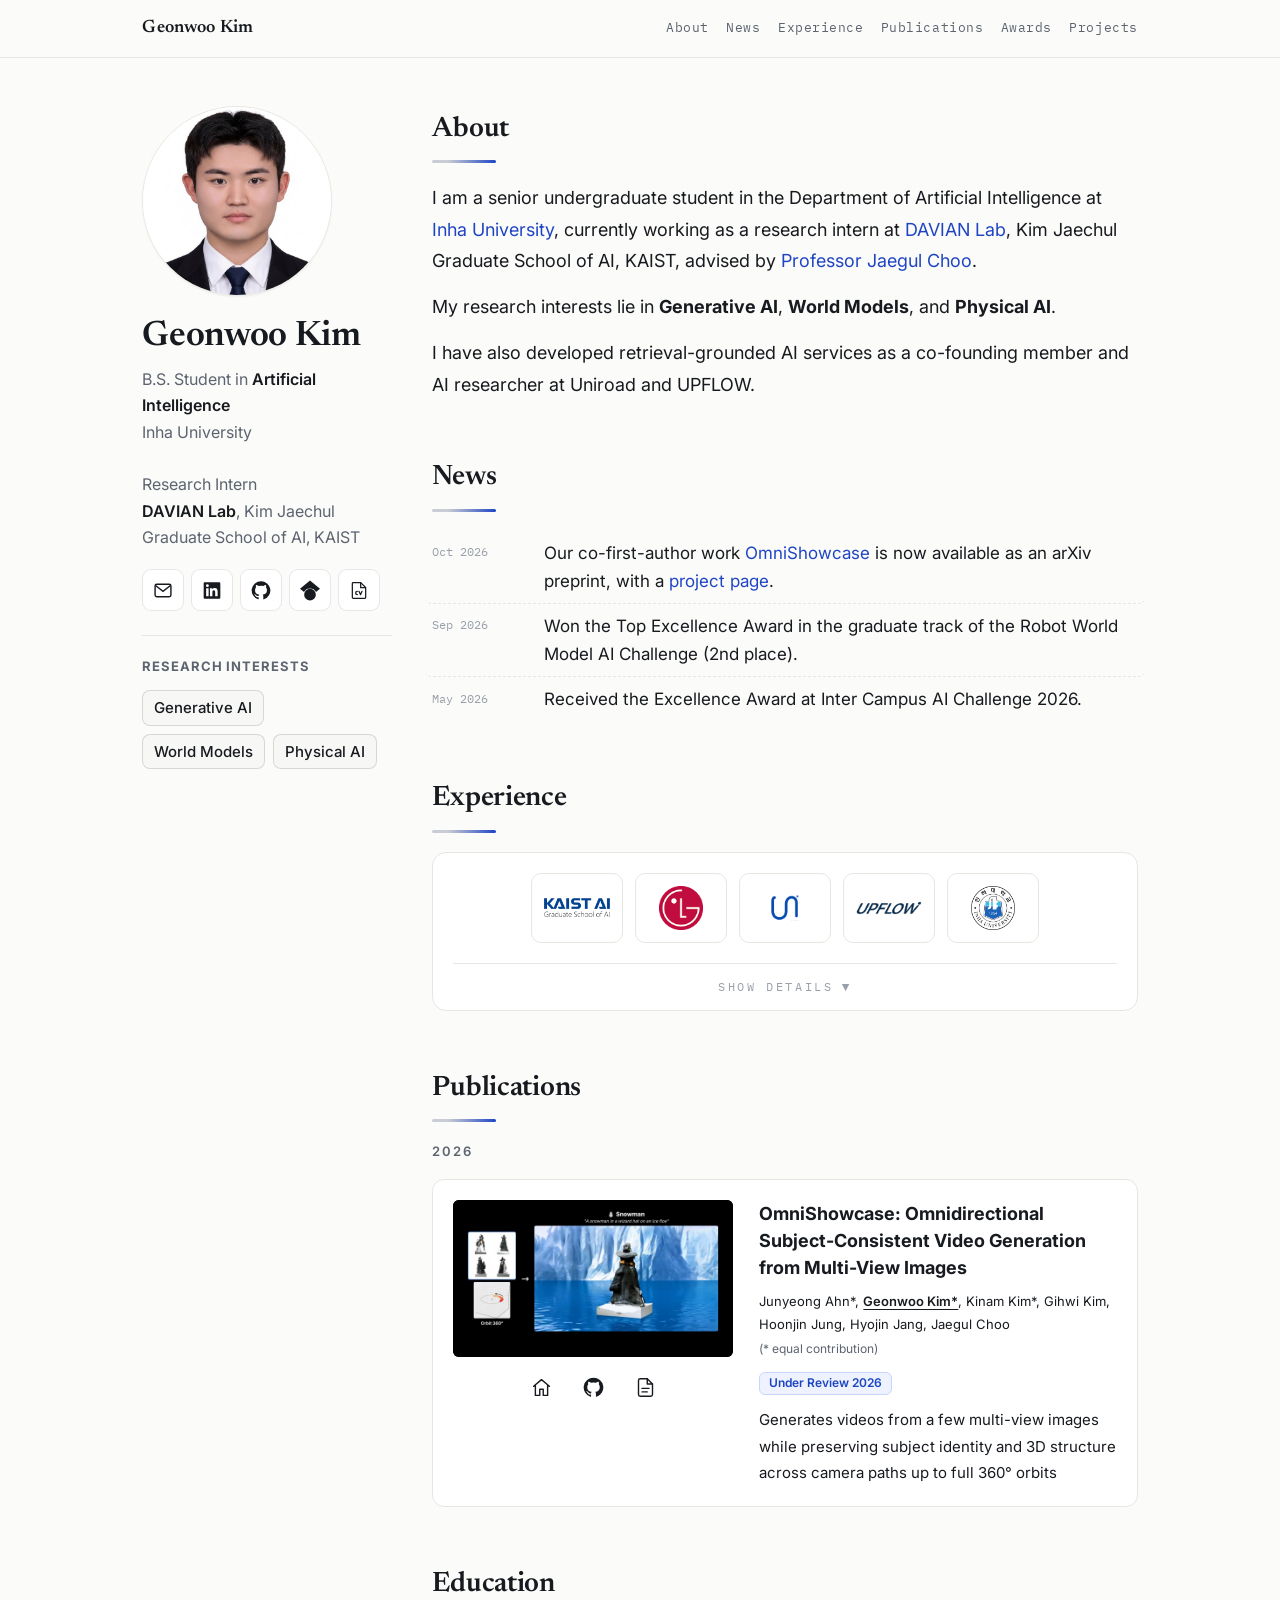
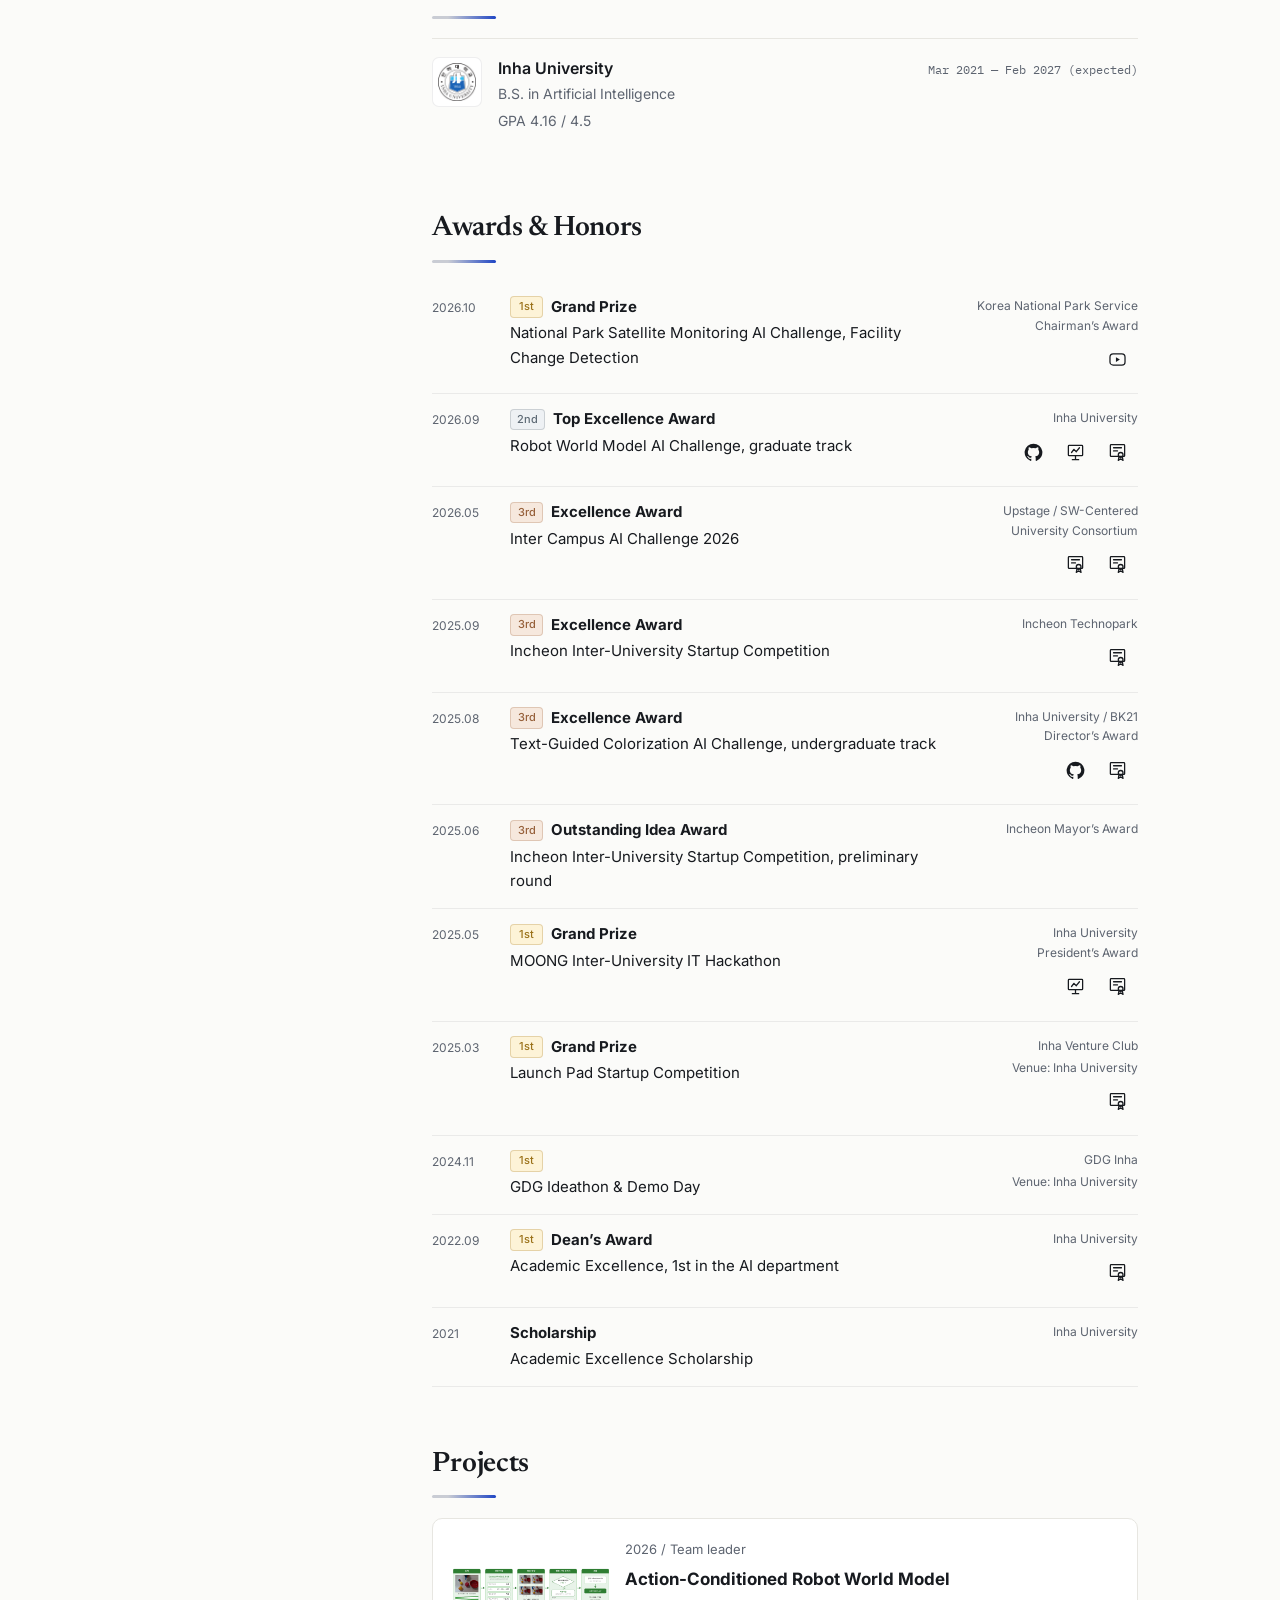
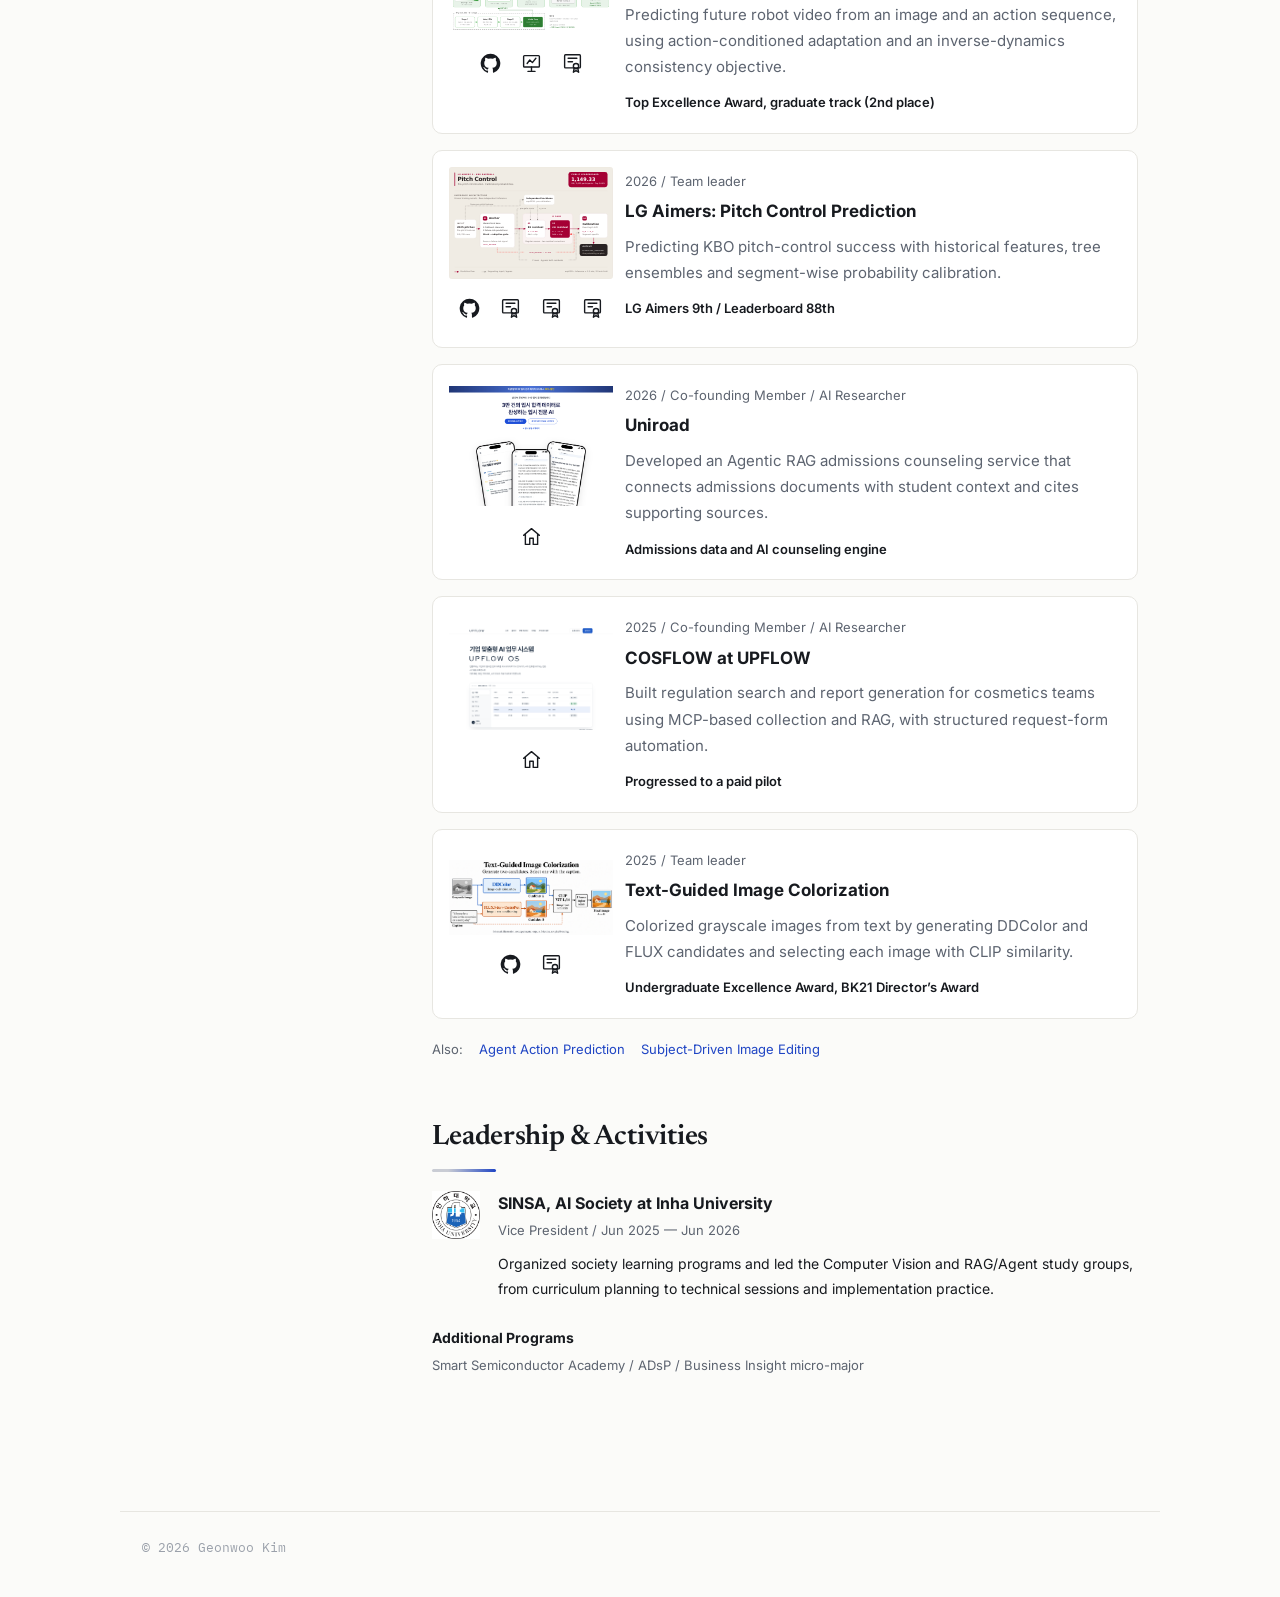
==== commit 9146e732: "Update research interests and display them as outlined tags" ====
--- a/index.html
+++ b/index.html
@@ -1 +1 @@
-<!doctype html><html lang="en"><head><meta charset="utf-8"><meta name="viewport" content="width=device-width,initial-scale=1"><title>Geonwoo Kim</title><meta name="description" content="Geonwoo Kim — Generative Models, Multimodal Learning, and World Models."><link rel="canonical" href="https://gxonu.github.io/"><link rel="preconnect" href="https://fonts.googleapis.com"><link rel="preconnect" href="https://fonts.gstatic.com" crossorigin><link href="https://fonts.googleapis.com/css2?family=Newsreader:ital,opsz,wght@0,6..72,400;0,6..72,500;0,6..72,600;1,6..72,400&family=Inter:wght@400;500;600&family=IBM+Plex+Mono:wght@400;500&display=swap" rel="stylesheet"><link rel="stylesheet" href="assets/original.css"><link rel="stylesheet" href="assets/portfolio.css?v=92dc783198"><link rel="stylesheet" href="assets/revision2.css?v=92dc783198"><link rel="stylesheet" href="assets/refinement.css?v=92dc783198"><link rel="stylesheet" href="assets/readability.css?v=506093084f"><link rel="stylesheet" href="assets/publication-media.css?v=20261101-align-status"></head><body class="version-b"><nav aria-label="Main navigation"><div class="nav-inner"><a class="nav-name" href="#about">Geonwoo Kim</a><a class="nl" href="#about">About</a><a class="nl" href="#news">News</a><a class="nl" href="#experience">Experience</a><a class="nl" href="#publications">Publications</a><a class="nl" href="#awards">Awards</a><a class="nl" href="#projects">Projects</a></div></nav><div class="wrap"><aside><img class="avatar" src="assets/profile.jpg" alt="Geonwoo Kim" width="190" height="190"><h1 class="side-name">Geonwoo Kim</h1><p class="side-role">B.S. Student in <b>Artificial Intelligence</b><br>Inha University<br><br>Research Intern<br><b>DAVIAN Lab</b>, Kim Jaechul Graduate School of AI, KAIST</p><div class="side-links social-icons" role="group" aria-label="Contact and profiles"><a class="social-icon" href="mailto:kgw8803@gmail.com" target="_blank" rel="noopener" aria-label="Email"><svg aria-hidden="true" focusable="false" viewBox="0 0 24 24" fill="none" stroke="currentColor" stroke-width="1.7"><rect x="2.5" y="4.5" width="19" height="15" rx="2"/><path d="m3 6 9 7 9-7"/></svg><span class="icon-tooltip" aria-hidden="true">Email</span></a><a class="social-icon" href="https://www.linkedin.com/in/geonwoo-kim-27a599303/" target="_blank" rel="noopener" aria-label="LinkedIn"><svg aria-hidden="true" focusable="false" viewBox="0 0 24 24" fill="currentColor"><path d="M20.45 2H3.55C2.69 2 2 2.68 2 3.52v16.96C2 21.32 2.69 22 3.55 22h16.9c.86 0 1.55-.68 1.55-1.52V3.52C22 2.68 21.31 2 20.45 2ZM7.93 18.75H4.98V9.2h2.95v9.55ZM6.46 7.89a1.71 1.71 0 1 1 0-3.42 1.71 1.71 0 0 1 0 3.42Zm12.29 10.86H15.8V14.1c0-1.1-.02-2.52-1.54-2.52-1.54 0-1.78 1.2-1.78 2.44v4.73H9.53V9.2h2.83v1.3h.04c.4-.75 1.36-1.54 2.79-1.54 2.99 0 3.56 1.97 3.56 4.53v5.26Z"/></svg><span class="icon-tooltip" aria-hidden="true">LinkedIn</span></a><a class="social-icon" href="https://github.com/gxonu" target="_blank" rel="noopener" aria-label="GitHub"><svg aria-hidden="true" focusable="false" viewBox="0 0 24 24" fill="currentColor"><path d="M12 .8a11.2 11.2 0 0 0-3.54 21.83c.56.1.76-.24.76-.54v-2.08c-3.12.68-3.78-1.33-3.78-1.33-.51-1.29-1.24-1.63-1.24-1.63-1.02-.7.08-.69.08-.69 1.12.08 1.71 1.15 1.71 1.15 1 1.71 2.62 1.22 3.26.93.1-.72.39-1.22.71-1.5-2.49-.28-5.1-1.24-5.1-5.54 0-1.23.44-2.22 1.15-3.01-.11-.29-.5-1.42.11-2.96 0 0 .94-.3 3.08 1.15a10.75 10.75 0 0 1 5.6 0c2.14-1.45 3.08-1.15 3.08-1.15.61 1.54.22 2.67.11 2.96.72.79 1.15 1.78 1.15 3.01 0 4.31-2.62 5.25-5.12 5.53.4.35.76 1.03.76 2.08v3.08c0 .3.2.65.77.54A11.2 11.2 0 0 0 12 .8Z"/></svg><span class="icon-tooltip" aria-hidden="true">GitHub</span></a><a class="social-icon" href="https://scholar.google.com/citations?user=7ziWvGkAAAAJ&amp;hl=ko" target="_blank" rel="noopener" aria-label="Google Scholar"><svg aria-hidden="true" focusable="false" viewBox="0 0 24 24" fill="currentColor"><path d="M12 0 0 9.75l4.8 3.9A8.02 8.02 0 0 1 12 9.5a8.02 8.02 0 0 1 7.2 4.15L24 9.75 12 0Z"/><circle cx="12" cy="17" r="7"/></svg><span class="icon-tooltip" aria-hidden="true">Google Scholar</span></a><a class="social-icon" href="assets/GeonwooKim_CV.pdf" target="_blank" rel="noopener" aria-label="CV"><svg aria-hidden="true" focusable="false" viewBox="0 0 24 24" fill="none" stroke="currentColor" stroke-width="1.5"><path d="M14 2.5H5a1 1 0 0 0-1 1v17a1 1 0 0 0 1 1h14a1 1 0 0 0 1-1v-12Z"/><path d="M14 2.5v6h6"/><path d="M10 13a2 2 0 1 0 0 4m2-4 1.8 4 1.8-4" stroke-linecap="round" stroke-linejoin="round"/></svg><span class="icon-tooltip" aria-hidden="true">CV</span></a></div><div class="research-interests"><strong>Research Interests</strong><span>Generative Models</span><span>Multimodal Learning</span><span>World Models</span></div></aside><main><section id="about"><h2>About</h2><div class="sec-body lead"><p data-copy="intro-0">I am a senior undergraduate student in the Department of Artificial Intelligence at <a href="https://www.inha.ac.kr/" target="_blank" rel="noopener">Inha University</a>, currently working as a research intern at <a href="https://davian.kaist.ac.kr/" target="_blank" rel="noopener">DAVIAN Lab</a>, Kim Jaechul Graduate School of AI, KAIST, advised by <a href="https://sites.google.com/site/jaegulchoo/" target="_blank" rel="noopener">Professor Jaegul Choo</a>.</p><p data-copy="intro-1">My research interests lie in <strong>Generative Models</strong>, <strong>Multimodal Learning</strong>, and <strong>World Models</strong>.</p><p data-copy="intro-2">I have also developed retrieval-grounded AI services as a co-founding member and AI researcher at Uniroad and UPFLOW.</p></div></section><section id="news"><h2>News</h2><div class="sec-body"><ul class="news"><li><time>Oct 2026</time><span>Our co-first-author work <a href="https://arxiv.org/abs/2610.35684" target="_blank" rel="noopener">OmniShowcase</a> is now available as an arXiv preprint, with a <a href="https://justin4ai.github.io/OmniShowcase/" target="_blank" rel="noopener">project page</a>.</span></li><li><time>Sep 2026</time><span>Won the Top Excellence Award in the graduate track of the Robot World Model AI Challenge (2nd place).</span></li><li><time>May 2026</time><span>Received the Excellence Award at Inter Campus AI Challenge 2026.</span></li></ul></div></section><section id="experience"><h2>Experience</h2><div class="sec-body"><div class="xp-card" id="xpCard"><div class="logo-tiles"><a class="tile" href="https://davian.kaist.ac.kr/" target="_blank" rel="noopener" title="KAIST AI — Research Intern, DAVIAN Lab"><img src="assets/kaist.png" alt="KAIST AI"></a><a class="tile" href="https://www.lgaimers.ai/" target="_blank" rel="noopener" title="LG Aimers 9th — AI Training &amp; Hackathon"><img src="assets/lg.png" alt="LG Aimers 9th"></a><a class="tile" href="https://uni2road.com/chat" target="_blank" rel="noopener" title="Uniroad — Co-founding Member / AI Researcher"><img src="assets/uniroad-logo.png" alt="Uniroad"></a><a class="tile" href="https://upflow.ai.kr/index.html" target="_blank" rel="noopener" title="UPFLOW — Co-founding Member / AI Researcher"><img src="assets/upflow-logo.svg" alt="UPFLOW"></a><a class="tile" href="https://sites.google.com/view/mailab-inha/" target="_blank" rel="noopener" title="Multimodal AI Lab, Inha University — Undergraduate Researcher"><img src="assets/inha.png" alt="Multimodal AI Lab, Inha University"></a></div><button class="xp-toggle" aria-expanded="false" aria-controls="xpList" type="button"><span id="xpLabel">Show details</span><span class="chev" aria-hidden="true">▼</span></button><div class="xp-list" id="xpList"><article class="xp-row"><a class="xp-logo" href="https://davian.kaist.ac.kr/" target="_blank" rel="noopener"><img src="assets/kaist.png" alt="KAIST AI"></a><div><div class="xp-heading"><h3>KAIST AI</h3><time>Jan 2026 — Present</time></div><p class="role">Research Intern, DAVIAN Lab</p><p class="xp-description">Generative video and 3D-consistent subject modeling.</p></div></article><article class="xp-row"><a class="xp-logo" href="https://www.lgaimers.ai/" target="_blank" rel="noopener"><img src="assets/lg.png" alt="LG Aimers 9th"></a><div><div class="xp-heading"><h3>LG Aimers 9th</h3><time>Jun 2026 — Sep 2026</time></div><p class="role">AI Training &amp; Hackathon</p><p class="xp-description">Completed Phase I and II; led the pitch-control prediction project.</p><div class="resource-links"><a href="assets/lg-aimers-completion.pdf" target="_blank" rel="noopener">Completion</a><a href="assets/lg-aimers-phase1.pdf" target="_blank" rel="noopener">Phase I</a><a href="assets/lg-aimers-certificate.pdf" target="_blank" rel="noopener">Phase II</a></div></div></article><article class="xp-row"><a class="xp-logo" href="https://uni2road.com/chat" target="_blank" rel="noopener"><img src="assets/uniroad-logo.png" alt="Uniroad"></a><div><div class="xp-heading"><h3>Uniroad</h3><time>Mar 2026 — Jul 2026</time></div><p class="role">Co-founding Member / AI Researcher</p><p class="xp-description">Admissions data and Agentic RAG counseling.</p></div></article><article class="xp-row"><a class="xp-logo" href="https://upflow.ai.kr/index.html" target="_blank" rel="noopener"><img src="assets/upflow-logo.svg" alt="UPFLOW"></a><div><div class="xp-heading"><h3>UPFLOW</h3><time>Feb 2025 — Oct 2025</time></div><p class="role">Co-founding Member / AI Researcher</p><p class="xp-description">Retrieval-grounded regulation search and workflow automation.</p></div></article><article class="xp-row"><a class="xp-logo" href="https://sites.google.com/view/mailab-inha/" target="_blank" rel="noopener"><img src="assets/inha.png" alt="Multimodal AI Lab, Inha University"></a><div><div class="xp-heading"><h3>Multimodal AI Lab, Inha University</h3><time>Dec 2024 — Dec 2025</time></div><p class="role">Undergraduate Researcher</p><p class="xp-description">Training-free subject-driven image editing.</p></div></article></div></div></div></section><section id="publications"><h2>Publications</h2><div class="sec-body"><p class="year-label">2026</p><article class="publication"><div class="publication-visual"><div class="publication-media"><video class="publication-video" autoplay muted playsinline loop preload="metadata" width="1280" height="720" poster="assets/omnishowcase-teaser-poster.jpg" aria-label="OmniShowcase video generation teaser"><source src="assets/omnishowcase-teaser.mp4" type="video/mp4"><a href="assets/omnishowcase-teaser.mp4">Watch the OmniShowcase teaser</a></video></div><div class="publication-icon-links" aria-label="Publication resources"><a href="https://justin4ai.github.io/OmniShowcase/" target="_blank" rel="noopener" aria-label="Project Page" title="Project Page"><svg viewBox="0 0 24 24" width="21" height="21" fill="none" stroke="currentColor" stroke-width="1.6" stroke-linecap="round" stroke-linejoin="round" aria-hidden="true" focusable="false"><path d="M3 10.5 12 3l9 7.5M5 9v12h5v-7h4v7h5V9"/></svg></a><a href="https://github.com/justin4ai/OmniShowcase" target="_blank" rel="noopener" aria-label="Code on GitHub" title="Code on GitHub"><svg width="21" height="21" aria-hidden="true" focusable="false" viewBox="0 0 24 24" fill="currentColor"><path d="M12 .8a11.2 11.2 0 0 0-3.54 21.83c.56.1.76-.24.76-.54v-2.08c-3.12.68-3.78-1.33-3.78-1.33-.51-1.29-1.24-1.63-1.24-1.63-1.02-.7.08-.69.08-.69 1.12.08 1.71 1.15 1.71 1.15 1 1.71 2.62 1.22 3.26.93.1-.72.39-1.22.71-1.5-2.49-.28-5.1-1.24-5.1-5.54 0-1.23.44-2.22 1.15-3.01-.11-.29-.5-1.42.11-2.96 0 0 .94-.3 3.08 1.15a10.75 10.75 0 0 1 5.6 0c2.14-1.45 3.08-1.15 3.08-1.15.61 1.54.22 2.67.11 2.96.72.79 1.15 1.78 1.15 3.01 0 4.31-2.62 5.25-5.12 5.53.4.35.76 1.03.76 2.08v3.08c0 .3.2.65.77.54A11.2 11.2 0 0 0 12 .8Z"/></svg></a><a href="https://arxiv.org/abs/2610.35684" target="_blank" rel="noopener" aria-label="arXiv paper" title="arXiv paper"><svg viewBox="0 0 24 24" width="21" height="21" fill="none" stroke="currentColor" stroke-width="1.6" stroke-linecap="round" stroke-linejoin="round" aria-hidden="true" focusable="false"><path d="M14 2H6a2 2 0 0 0-2 2v16a2 2 0 0 0 2 2h12a2 2 0 0 0 2-2V8z"/><path d="M14 2v6h6M8 13h8M8 17h6"/></svg></a></div></div><div class="publication-copy"><div class="publication-text"><h3>OmniShowcase: Omnidirectional Subject-Consistent Video Generation from Multi-View Images</h3><p class="publication-authors">Junyeong Ahn*, <strong class="author-self">Geonwoo Kim*</strong>, Kinam Kim*, Gihwi Kim, Hoonjin Jung, Hyojin Jang, Jaegul Choo <span class="equal-contribution">(* equal contribution)</span></p><p class="research-status">Under Review 2026</p><p class="tldr" data-copy="publication">Generates videos from a few multi-view images while preserving subject identity and 3D structure across camera paths up to full 360° orbits</p></div></div></article></div></section><section id="education"><h2>Education</h2><div class="sec-body"><article class="xp-row"><a class="xp-logo" href="https://www.inha.ac.kr/" target="_blank" rel="noopener"><img src="assets/inha.png" alt="Inha University"></a><div><div class="xp-heading"><h3>Inha University</h3><time>Mar 2021 — Feb 2027 (expected)</time></div><p class="role">B.S. in Artificial Intelligence</p><p class="xp-description">GPA 4.16 / 4.5</p></div></article></div></section><section id="awards"><h2>Awards &amp; Honors</h2><div class="sec-body award-list"><article class="award-row"><time>2026.10</time><div class="award-main"><div class="award-heading"><span class="rank-badge rank-1st">1st</span><strong>Grand Prize</strong></div><p class="award-event">National Park Satellite Monitoring AI Challenge, Facility Change Detection</p></div><div class="award-meta"><p class="award-host">Korea National Park Service<br>Chairman’s Award</p><div class="award-icon-links" aria-label="Award resources"><a href="https://youtu.be/D5Rg_QvVzro" target="_blank" rel="noopener" aria-label="Solution video on YouTube" title="Solution video on YouTube"><svg viewBox="0 0 24 24" width="21" height="21" fill="none" stroke="currentColor" stroke-width="1.6" stroke-linecap="round" stroke-linejoin="round" aria-hidden="true" focusable="false"><rect x="2.5" y="5" width="19" height="14" rx="4"/><path d="m10 9 5 3-5 3Z" fill="currentColor" stroke="none"/></svg></a></div></div></article><article class="award-row"><time>2026.09</time><div class="award-main"><div class="award-heading"><span class="rank-badge rank-2nd">2nd</span><strong>Top Excellence Award</strong></div><p class="award-event">Robot World Model AI Challenge, graduate track</p></div><div class="award-meta"><p class="award-host">Inha University</p><div class="award-icon-links" aria-label="Award resources"><a href="https://github.com/gxonu/Worldmodel-AI-Challenge" target="_blank" rel="noopener" aria-label="Code on GitHub" title="Code on GitHub"><svg width="21" height="21" aria-hidden="true" focusable="false" viewBox="0 0 24 24" fill="currentColor"><path d="M12 .8a11.2 11.2 0 0 0-3.54 21.83c.56.1.76-.24.76-.54v-2.08c-3.12.68-3.78-1.33-3.78-1.33-.51-1.29-1.24-1.63-1.24-1.63-1.02-.7.08-.69.08-.69 1.12.08 1.71 1.15 1.71 1.15 1 1.71 2.62 1.22 3.26.93.1-.72.39-1.22.71-1.5-2.49-.28-5.1-1.24-5.1-5.54 0-1.23.44-2.22 1.15-3.01-.11-.29-.5-1.42.11-2.96 0 0 .94-.3 3.08 1.15a10.75 10.75 0 0 1 5.6 0c2.14-1.45 3.08-1.15 3.08-1.15.61 1.54.22 2.67.11 2.96.72.79 1.15 1.78 1.15 3.01 0 4.31-2.62 5.25-5.12 5.53.4.35.76 1.03.76 2.08v3.08c0 .3.2.65.77.54A11.2 11.2 0 0 0 12 .8Z"/></svg></a><a href="assets/world-model-slides.pdf" target="_blank" rel="noopener" aria-label="Slides" title="Slides"><svg viewBox="0 0 24 24" width="21" height="21" fill="none" stroke="currentColor" stroke-width="1.6" stroke-linecap="round" stroke-linejoin="round" aria-hidden="true" focusable="false"><rect x="3" y="3" width="18" height="13" rx="1"/><path d="M12 16v5M8 21h8M7 12l3-4 3 3 4-5"/></svg></a><a href="assets/world-model-certificate.pdf" target="_blank" rel="noopener" aria-label="Certificate" title="Certificate"><svg viewBox="0 0 24 24" width="21" height="21" fill="none" stroke="currentColor" stroke-width="1.6" stroke-linecap="round" stroke-linejoin="round" aria-hidden="true" focusable="false"><rect x="3" y="2" width="18" height="15" rx="1"/><path d="M7 6h10M7 10h5"/><circle cx="16" cy="15" r="3"/><path d="m14 17-1 5 3-2 3 2-1-5"/></svg></a></div></div></article><article class="award-row"><time>2026.05</time><div class="award-main"><div class="award-heading"><span class="rank-badge rank-3rd">3rd</span><strong>Excellence Award</strong></div><p class="award-event">Inter Campus AI Challenge 2026</p></div><div class="award-meta"><p class="award-host">Upstage / SW-Centered University Consortium</p><div class="award-icon-links" aria-label="Award resources"><a href="assets/icac-certificate.pdf" target="_blank" rel="noopener" aria-label="Certificate" title="Certificate"><svg viewBox="0 0 24 24" width="21" height="21" fill="none" stroke="currentColor" stroke-width="1.6" stroke-linecap="round" stroke-linejoin="round" aria-hidden="true" focusable="false"><rect x="3" y="2" width="18" height="15" rx="1"/><path d="M7 6h10M7 10h5"/><circle cx="16" cy="15" r="3"/><path d="m14 17-1 5 3-2 3 2-1-5"/></svg></a><a href="assets/icac-participation.pdf" target="_blank" rel="noopener" aria-label="Participation certificate" title="Participation certificate"><svg viewBox="0 0 24 24" width="21" height="21" fill="none" stroke="currentColor" stroke-width="1.6" stroke-linecap="round" stroke-linejoin="round" aria-hidden="true" focusable="false"><rect x="3" y="2" width="18" height="15" rx="1"/><path d="M7 6h10M7 10h5"/><circle cx="16" cy="15" r="3"/><path d="m14 17-1 5 3-2 3 2-1-5"/></svg></a></div></div></article><article class="award-row"><time>2025.09</time><div class="award-main"><div class="award-heading"><span class="rank-badge rank-3rd">3rd</span><strong>Excellence Award</strong></div><p class="award-event">Incheon Inter-University Startup Competition</p></div><div class="award-meta"><p class="award-host">Incheon Technopark</p><div class="award-icon-links" aria-label="Award resources"><a href="assets/incheon-startup-certificate.pdf" target="_blank" rel="noopener" aria-label="Certificate" title="Certificate"><svg viewBox="0 0 24 24" width="21" height="21" fill="none" stroke="currentColor" stroke-width="1.6" stroke-linecap="round" stroke-linejoin="round" aria-hidden="true" focusable="false"><rect x="3" y="2" width="18" height="15" rx="1"/><path d="M7 6h10M7 10h5"/><circle cx="16" cy="15" r="3"/><path d="m14 17-1 5 3-2 3 2-1-5"/></svg></a></div></div></article><article class="award-row"><time>2025.08</time><div class="award-main"><div class="award-heading"><span class="rank-badge rank-3rd">3rd</span><strong>Excellence Award</strong></div><p class="award-event">Text-Guided Colorization AI Challenge, undergraduate track</p></div><div class="award-meta"><p class="award-host">Inha University / BK21 Director’s Award</p><div class="award-icon-links" aria-label="Award resources"><a href="https://github.com/gxonu/Text-Guided-Colorization" target="_blank" rel="noopener" aria-label="Code on GitHub" title="Code on GitHub"><svg width="21" height="21" aria-hidden="true" focusable="false" viewBox="0 0 24 24" fill="currentColor"><path d="M12 .8a11.2 11.2 0 0 0-3.54 21.83c.56.1.76-.24.76-.54v-2.08c-3.12.68-3.78-1.33-3.78-1.33-.51-1.29-1.24-1.63-1.24-1.63-1.02-.7.08-.69.08-.69 1.12.08 1.71 1.15 1.71 1.15 1 1.71 2.62 1.22 3.26.93.1-.72.39-1.22.71-1.5-2.49-.28-5.1-1.24-5.1-5.54 0-1.23.44-2.22 1.15-3.01-.11-.29-.5-1.42.11-2.96 0 0 .94-.3 3.08 1.15a10.75 10.75 0 0 1 5.6 0c2.14-1.45 3.08-1.15 3.08-1.15.61 1.54.22 2.67.11 2.96.72.79 1.15 1.78 1.15 3.01 0 4.31-2.62 5.25-5.12 5.53.4.35.76 1.03.76 2.08v3.08c0 .3.2.65.77.54A11.2 11.2 0 0 0 12 .8Z"/></svg></a><a href="assets/colorization-certificate.pdf" target="_blank" rel="noopener" aria-label="Certificate" title="Certificate"><svg viewBox="0 0 24 24" width="21" height="21" fill="none" stroke="currentColor" stroke-width="1.6" stroke-linecap="round" stroke-linejoin="round" aria-hidden="true" focusable="false"><rect x="3" y="2" width="18" height="15" rx="1"/><path d="M7 6h10M7 10h5"/><circle cx="16" cy="15" r="3"/><path d="m14 17-1 5 3-2 3 2-1-5"/></svg></a></div></div></article><article class="award-row"><time>2025.06</time><div class="award-main"><div class="award-heading"><span class="rank-badge rank-3rd">3rd</span><strong>Outstanding Idea Award</strong></div><p class="award-event">Incheon Inter-University Startup Competition, preliminary round</p></div><div class="award-meta"><p class="award-host">Incheon Mayor’s Award</p></div></article><article class="award-row"><time>2025.05</time><div class="award-main"><div class="award-heading"><span class="rank-badge rank-1st">1st</span><strong>Grand Prize</strong></div><p class="award-event">MOONG Inter-University IT Hackathon</p></div><div class="award-meta"><p class="award-host">Inha University President’s Award</p><div class="award-icon-links" aria-label="Award resources"><a href="assets/moong-slides.pdf" target="_blank" rel="noopener" aria-label="Slides" title="Slides"><svg viewBox="0 0 24 24" width="21" height="21" fill="none" stroke="currentColor" stroke-width="1.6" stroke-linecap="round" stroke-linejoin="round" aria-hidden="true" focusable="false"><rect x="3" y="3" width="18" height="13" rx="1"/><path d="M12 16v5M8 21h8M7 12l3-4 3 3 4-5"/></svg></a><a href="assets/moong-certificate.pdf" target="_blank" rel="noopener" aria-label="Certificate" title="Certificate"><svg viewBox="0 0 24 24" width="21" height="21" fill="none" stroke="currentColor" stroke-width="1.6" stroke-linecap="round" stroke-linejoin="round" aria-hidden="true" focusable="false"><rect x="3" y="2" width="18" height="15" rx="1"/><path d="M7 6h10M7 10h5"/><circle cx="16" cy="15" r="3"/><path d="m14 17-1 5 3-2 3 2-1-5"/></svg></a></div></div></article><article class="award-row"><time>2025.03</time><div class="award-main"><div class="award-heading"><span class="rank-badge rank-1st">1st</span><strong>Grand Prize</strong></div><p class="award-event">Launch Pad Startup Competition</p></div><div class="award-meta"><p class="award-host">Inha Venture Club</p><p class="award-venue">Venue: Inha University</p><div class="award-icon-links" aria-label="Award resources"><a href="assets/launch-pad-certificate.pdf" target="_blank" rel="noopener" aria-label="Certificate" title="Certificate"><svg viewBox="0 0 24 24" width="21" height="21" fill="none" stroke="currentColor" stroke-width="1.6" stroke-linecap="round" stroke-linejoin="round" aria-hidden="true" focusable="false"><rect x="3" y="2" width="18" height="15" rx="1"/><path d="M7 6h10M7 10h5"/><circle cx="16" cy="15" r="3"/><path d="m14 17-1 5 3-2 3 2-1-5"/></svg></a></div></div></article><article class="award-row"><time>2024.11</time><div class="award-main"><div class="award-heading"><span class="rank-badge rank-1st">1st</span></div><p class="award-event">GDG Ideathon &amp; Demo Day</p></div><div class="award-meta"><p class="award-host">GDG Inha</p><p class="award-venue">Venue: Inha University</p></div></article><article class="award-row"><time>2022.09</time><div class="award-main"><div class="award-heading"><span class="rank-badge rank-1st">1st</span><strong>Dean’s Award</strong></div><p class="award-event">Academic Excellence, 1st in the AI department</p></div><div class="award-meta"><p class="award-host">Inha University</p><div class="award-icon-links" aria-label="Award resources"><a href="assets/academic-excellence-certificate.pdf" target="_blank" rel="noopener" aria-label="Certificate" title="Certificate"><svg viewBox="0 0 24 24" width="21" height="21" fill="none" stroke="currentColor" stroke-width="1.6" stroke-linecap="round" stroke-linejoin="round" aria-hidden="true" focusable="false"><rect x="3" y="2" width="18" height="15" rx="1"/><path d="M7 6h10M7 10h5"/><circle cx="16" cy="15" r="3"/><path d="m14 17-1 5 3-2 3 2-1-5"/></svg></a></div></div></article><article class="award-row"><time>2021</time><div class="award-main"><div class="award-heading"><strong>Scholarship</strong></div><p class="award-event">Academic Excellence Scholarship</p></div><div class="award-meta"><p class="award-host">Inha University</p></div></article></div></section><section id="projects"><h2>Projects</h2><div class="sec-body project-grid"><article class="project-card"><div class="project-visual"><a class="project-image" href="assets/world-model-pipeline.png" target="_blank" rel="noopener" aria-label="Open Action-Conditioned Robot World Model figure"><img src="assets/world-model-pipeline.png" alt="Robot World Model pipeline from the project repository"></a><div class="project-icon-links" aria-label="Project resources"><a href="https://github.com/gxonu/Worldmodel-AI-Challenge" target="_blank" rel="noopener" aria-label="Code on GitHub" title="Code on GitHub"><svg width="21" height="21" aria-hidden="true" focusable="false" viewBox="0 0 24 24" fill="currentColor"><path d="M12 .8a11.2 11.2 0 0 0-3.54 21.83c.56.1.76-.24.76-.54v-2.08c-3.12.68-3.78-1.33-3.78-1.33-.51-1.29-1.24-1.63-1.24-1.63-1.02-.7.08-.69.08-.69 1.12.08 1.71 1.15 1.71 1.15 1 1.71 2.62 1.22 3.26.93.1-.72.39-1.22.71-1.5-2.49-.28-5.1-1.24-5.1-5.54 0-1.23.44-2.22 1.15-3.01-.11-.29-.5-1.42.11-2.96 0 0 .94-.3 3.08 1.15a10.75 10.75 0 0 1 5.6 0c2.14-1.45 3.08-1.15 3.08-1.15.61 1.54.22 2.67.11 2.96.72.79 1.15 1.78 1.15 3.01 0 4.31-2.62 5.25-5.12 5.53.4.35.76 1.03.76 2.08v3.08c0 .3.2.65.77.54A11.2 11.2 0 0 0 12 .8Z"/></svg></a><a href="assets/world-model-slides.pdf" target="_blank" rel="noopener" aria-label="Slides" title="Slides"><svg viewBox="0 0 24 24" width="21" height="21" fill="none" stroke="currentColor" stroke-width="1.6" stroke-linecap="round" stroke-linejoin="round" aria-hidden="true" focusable="false"><rect x="3" y="3" width="18" height="13" rx="1"/><path d="M12 16v5M8 21h8M7 12l3-4 3 3 4-5"/></svg></a><a href="assets/world-model-certificate.pdf" target="_blank" rel="noopener" aria-label="Certificate" title="Certificate"><svg viewBox="0 0 24 24" width="21" height="21" fill="none" stroke="currentColor" stroke-width="1.6" stroke-linecap="round" stroke-linejoin="round" aria-hidden="true" focusable="false"><rect x="3" y="2" width="18" height="15" rx="1"/><path d="M7 6h10M7 10h5"/><circle cx="16" cy="15" r="3"/><path d="m14 17-1 5 3-2 3 2-1-5"/></svg></a></div></div><div class="project-copy"><p class="project-role">2026 / Team leader</p><h3>Action-Conditioned Robot World Model</h3><p class="project-summary" data-copy="project-0">Predicting future robot video from an image and an action sequence, using action-conditioned adaptation and an inverse-dynamics consistency objective.</p><p class="project-result">Top Excellence Award, graduate track (2nd place)</p></div></article><article class="project-card"><div class="project-visual"><a class="project-image" href="assets/lg-aimers-pipeline-v3.svg" target="_blank" rel="noopener" aria-label="Open LG Aimers: Pitch Control Prediction figure"><img src="assets/lg-aimers-pipeline-v3.svg" alt="LG Aimers inference pipeline: anchor, R-only B1 and risk-middle residuals, F bypass, and R/F calibration"></a><div class="project-icon-links" aria-label="Project resources"><a href="https://github.com/gxonu/LG-Aimers-9th-PitchControl" target="_blank" rel="noopener" aria-label="Code on GitHub" title="Code on GitHub"><svg width="21" height="21" aria-hidden="true" focusable="false" viewBox="0 0 24 24" fill="currentColor"><path d="M12 .8a11.2 11.2 0 0 0-3.54 21.83c.56.1.76-.24.76-.54v-2.08c-3.12.68-3.78-1.33-3.78-1.33-.51-1.29-1.24-1.63-1.24-1.63-1.02-.7.08-.69.08-.69 1.12.08 1.71 1.15 1.71 1.15 1 1.71 2.62 1.22 3.26.93.1-.72.39-1.22.71-1.5-2.49-.28-5.1-1.24-5.1-5.54 0-1.23.44-2.22 1.15-3.01-.11-.29-.5-1.42.11-2.96 0 0 .94-.3 3.08 1.15a10.75 10.75 0 0 1 5.6 0c2.14-1.45 3.08-1.15 3.08-1.15.61 1.54.22 2.67.11 2.96.72.79 1.15 1.78 1.15 3.01 0 4.31-2.62 5.25-5.12 5.53.4.35.76 1.03.76 2.08v3.08c0 .3.2.65.77.54A11.2 11.2 0 0 0 12 .8Z"/></svg></a><a href="assets/lg-aimers-completion.pdf" target="_blank" rel="noopener" aria-label="Completion certificate" title="Completion certificate"><svg viewBox="0 0 24 24" width="21" height="21" fill="none" stroke="currentColor" stroke-width="1.6" stroke-linecap="round" stroke-linejoin="round" aria-hidden="true" focusable="false"><rect x="3" y="2" width="18" height="15" rx="1"/><path d="M7 6h10M7 10h5"/><circle cx="16" cy="15" r="3"/><path d="m14 17-1 5 3-2 3 2-1-5"/></svg></a><a href="assets/lg-aimers-phase1.pdf" target="_blank" rel="noopener" aria-label="Phase I certificate" title="Phase I certificate"><svg viewBox="0 0 24 24" width="21" height="21" fill="none" stroke="currentColor" stroke-width="1.6" stroke-linecap="round" stroke-linejoin="round" aria-hidden="true" focusable="false"><rect x="3" y="2" width="18" height="15" rx="1"/><path d="M7 6h10M7 10h5"/><circle cx="16" cy="15" r="3"/><path d="m14 17-1 5 3-2 3 2-1-5"/></svg></a><a href="assets/lg-aimers-certificate.pdf" target="_blank" rel="noopener" aria-label="Phase II certificate" title="Phase II certificate"><svg viewBox="0 0 24 24" width="21" height="21" fill="none" stroke="currentColor" stroke-width="1.6" stroke-linecap="round" stroke-linejoin="round" aria-hidden="true" focusable="false"><rect x="3" y="2" width="18" height="15" rx="1"/><path d="M7 6h10M7 10h5"/><circle cx="16" cy="15" r="3"/><path d="m14 17-1 5 3-2 3 2-1-5"/></svg></a></div></div><div class="project-copy"><p class="project-role">2026 / Team leader</p><h3>LG Aimers: Pitch Control Prediction</h3><p class="project-summary" data-copy="project-1">Predicting KBO pitch-control success with historical features, tree ensembles and segment-wise probability calibration.</p><p class="project-result">LG Aimers 9th / Leaderboard 88th</p></div></article><article class="project-card"><div class="project-visual"><a class="project-image" href="assets/uniroad-project.png" target="_blank" rel="noopener" aria-label="Open Uniroad figure"><img src="assets/uniroad-project.png" alt="Uniroad admissions counseling service interface"></a><div class="project-icon-links" aria-label="Project resources"><a href="https://uni2road.com/chat" target="_blank" rel="noopener" aria-label="Service" title="Service"><svg viewBox="0 0 24 24" width="21" height="21" fill="none" stroke="currentColor" stroke-width="1.6" stroke-linecap="round" stroke-linejoin="round" aria-hidden="true" focusable="false"><path d="M3 10.5 12 3l9 7.5M5 9v12h5v-7h4v7h5V9"/></svg></a></div></div><div class="project-copy"><p class="project-role">2026 / Co-founding Member / AI Researcher</p><h3>Uniroad</h3><p class="project-summary" data-copy="project-2">Developed an Agentic RAG admissions counseling service that connects admissions documents with student context and cites supporting sources.</p><p class="project-result">Admissions data and AI counseling engine</p></div></article><article class="project-card"><div class="project-visual"><a class="project-image" href="https://upflow.ai.kr/index.html" target="_blank" rel="noopener" aria-label="Visit the UPFLOW website"><img src="assets/upflow-homepage-20261101.png" alt="UPFLOW OS website homepage, captured November 2026"></a><div class="project-icon-links" aria-label="Project resources"><a href="https://upflow.ai.kr/index.html" target="_blank" rel="noopener" aria-label="Website" title="Website"><svg viewBox="0 0 24 24" width="21" height="21" fill="none" stroke="currentColor" stroke-width="1.6" stroke-linecap="round" stroke-linejoin="round" aria-hidden="true" focusable="false"><path d="M3 10.5 12 3l9 7.5M5 9v12h5v-7h4v7h5V9"/></svg></a></div></div><div class="project-copy"><p class="project-role">2025 / Co-founding Member / AI Researcher</p><h3>COSFLOW at UPFLOW</h3><p class="project-summary" data-copy="project-3">Built regulation search and report generation for cosmetics teams using MCP-based collection and RAG, with structured request-form automation.</p><p class="project-result">Progressed to a paid pilot</p></div></article><article class="project-card"><div class="project-visual"><a class="project-image" href="assets/colorization-pipeline.png" target="_blank" rel="noopener" aria-label="Open Text-Guided Image Colorization figure"><img src="assets/colorization-pipeline.png" alt="Text-guided colorization pipeline from the project repository"></a><div class="project-icon-links" aria-label="Project resources"><a href="https://github.com/gxonu/Text-Guided-Colorization" target="_blank" rel="noopener" aria-label="Code on GitHub" title="Code on GitHub"><svg width="21" height="21" aria-hidden="true" focusable="false" viewBox="0 0 24 24" fill="currentColor"><path d="M12 .8a11.2 11.2 0 0 0-3.54 21.83c.56.1.76-.24.76-.54v-2.08c-3.12.68-3.78-1.33-3.78-1.33-.51-1.29-1.24-1.63-1.24-1.63-1.02-.7.08-.69.08-.69 1.12.08 1.71 1.15 1.71 1.15 1 1.71 2.62 1.22 3.26.93.1-.72.39-1.22.71-1.5-2.49-.28-5.1-1.24-5.1-5.54 0-1.23.44-2.22 1.15-3.01-.11-.29-.5-1.42.11-2.96 0 0 .94-.3 3.08 1.15a10.75 10.75 0 0 1 5.6 0c2.14-1.45 3.08-1.15 3.08-1.15.61 1.54.22 2.67.11 2.96.72.79 1.15 1.78 1.15 3.01 0 4.31-2.62 5.25-5.12 5.53.4.35.76 1.03.76 2.08v3.08c0 .3.2.65.77.54A11.2 11.2 0 0 0 12 .8Z"/></svg></a><a href="assets/colorization-certificate.pdf" target="_blank" rel="noopener" aria-label="Certificate" title="Certificate"><svg viewBox="0 0 24 24" width="21" height="21" fill="none" stroke="currentColor" stroke-width="1.6" stroke-linecap="round" stroke-linejoin="round" aria-hidden="true" focusable="false"><rect x="3" y="2" width="18" height="15" rx="1"/><path d="M7 6h10M7 10h5"/><circle cx="16" cy="15" r="3"/><path d="m14 17-1 5 3-2 3 2-1-5"/></svg></a></div></div><div class="project-copy"><p class="project-role">2025 / Team leader</p><h3>Text-Guided Image Colorization</h3><p class="project-summary" data-copy="project-4">Colorized grayscale images from text by generating DDColor and FLUX candidates and selecting each image with CLIP similarity.</p><p class="project-result">Undergraduate Excellence Award, BK21 Director’s Award</p></div></article></div><div class="additional-work"><span>Also:</span> <a href="https://github.com/gxonu/Agent-Action-Chanllenge">Agent Action Prediction</a><a href="https://github.com/gxonu/DiptychPrompting_edit">Subject-Driven Image Editing</a></div></section><section id="leadership"><h2>Leadership &amp; Activities</h2><div class="sec-body"><article class="leadership-entry"><img src="assets/inha.png" alt="Inha University"><div><h3>SINSA, AI Society at Inha University</h3><p class="role">Vice President / Jun 2025 — Jun 2026</p><p>Organized society learning programs and led the Computer Vision and RAG/Agent study groups, from curriculum planning to technical sessions and implementation practice.</p></div></article><div class="programs"><h3>Additional Programs</h3><p>Smart Semiconductor Academy / ADsP / Business Insight micro-major</p></div></div></section></main></div><footer><span>© 2026 Geonwoo Kim</span></footer><script src="assets/site.js"></script></body></html>+<!doctype html><html lang="en"><head><meta charset="utf-8"><meta name="viewport" content="width=device-width,initial-scale=1"><title>Geonwoo Kim</title><meta name="description" content="Geonwoo Kim — Generative AI, World Models, and Physical AI."><link rel="canonical" href="https://gxonu.github.io/"><link rel="preconnect" href="https://fonts.googleapis.com"><link rel="preconnect" href="https://fonts.gstatic.com" crossorigin><link href="https://fonts.googleapis.com/css2?family=Newsreader:ital,opsz,wght@0,6..72,400;0,6..72,500;0,6..72,600;1,6..72,400&family=Inter:wght@400;500;600&family=IBM+Plex+Mono:wght@400;500&display=swap" rel="stylesheet"><link rel="stylesheet" href="assets/original.css"><link rel="stylesheet" href="assets/portfolio.css?v=92dc783198"><link rel="stylesheet" href="assets/revision2.css?v=92dc783198"><link rel="stylesheet" href="assets/refinement.css?v=92dc783198"><link rel="stylesheet" href="assets/readability.css?v=10622975f4"><link rel="stylesheet" href="assets/publication-media.css?v=20261101-align-status"></head><body class="version-b"><nav aria-label="Main navigation"><div class="nav-inner"><a class="nav-name" href="#about">Geonwoo Kim</a><a class="nl" href="#about">About</a><a class="nl" href="#news">News</a><a class="nl" href="#experience">Experience</a><a class="nl" href="#publications">Publications</a><a class="nl" href="#awards">Awards</a><a class="nl" href="#projects">Projects</a></div></nav><div class="wrap"><aside><img class="avatar" src="assets/profile.jpg" alt="Geonwoo Kim" width="190" height="190"><h1 class="side-name">Geonwoo Kim</h1><p class="side-role">B.S. Student in <b>Artificial Intelligence</b><br>Inha University<br><br>Research Intern<br><b>DAVIAN Lab</b>, Kim Jaechul Graduate School of AI, KAIST</p><div class="side-links social-icons" role="group" aria-label="Contact and profiles"><a class="social-icon" href="mailto:kgw8803@gmail.com" target="_blank" rel="noopener" aria-label="Email"><svg aria-hidden="true" focusable="false" viewBox="0 0 24 24" fill="none" stroke="currentColor" stroke-width="1.7"><rect x="2.5" y="4.5" width="19" height="15" rx="2"/><path d="m3 6 9 7 9-7"/></svg><span class="icon-tooltip" aria-hidden="true">Email</span></a><a class="social-icon" href="https://www.linkedin.com/in/geonwoo-kim-27a599303/" target="_blank" rel="noopener" aria-label="LinkedIn"><svg aria-hidden="true" focusable="false" viewBox="0 0 24 24" fill="currentColor"><path d="M20.45 2H3.55C2.69 2 2 2.68 2 3.52v16.96C2 21.32 2.69 22 3.55 22h16.9c.86 0 1.55-.68 1.55-1.52V3.52C22 2.68 21.31 2 20.45 2ZM7.93 18.75H4.98V9.2h2.95v9.55ZM6.46 7.89a1.71 1.71 0 1 1 0-3.42 1.71 1.71 0 0 1 0 3.42Zm12.29 10.86H15.8V14.1c0-1.1-.02-2.52-1.54-2.52-1.54 0-1.78 1.2-1.78 2.44v4.73H9.53V9.2h2.83v1.3h.04c.4-.75 1.36-1.54 2.79-1.54 2.99 0 3.56 1.97 3.56 4.53v5.26Z"/></svg><span class="icon-tooltip" aria-hidden="true">LinkedIn</span></a><a class="social-icon" href="https://github.com/gxonu" target="_blank" rel="noopener" aria-label="GitHub"><svg aria-hidden="true" focusable="false" viewBox="0 0 24 24" fill="currentColor"><path d="M12 .8a11.2 11.2 0 0 0-3.54 21.83c.56.1.76-.24.76-.54v-2.08c-3.12.68-3.78-1.33-3.78-1.33-.51-1.29-1.24-1.63-1.24-1.63-1.02-.7.08-.69.08-.69 1.12.08 1.71 1.15 1.71 1.15 1 1.71 2.62 1.22 3.26.93.1-.72.39-1.22.71-1.5-2.49-.28-5.1-1.24-5.1-5.54 0-1.23.44-2.22 1.15-3.01-.11-.29-.5-1.42.11-2.96 0 0 .94-.3 3.08 1.15a10.75 10.75 0 0 1 5.6 0c2.14-1.45 3.08-1.15 3.08-1.15.61 1.54.22 2.67.11 2.96.72.79 1.15 1.78 1.15 3.01 0 4.31-2.62 5.25-5.12 5.53.4.35.76 1.03.76 2.08v3.08c0 .3.2.65.77.54A11.2 11.2 0 0 0 12 .8Z"/></svg><span class="icon-tooltip" aria-hidden="true">GitHub</span></a><a class="social-icon" href="https://scholar.google.com/citations?user=7ziWvGkAAAAJ&amp;hl=ko" target="_blank" rel="noopener" aria-label="Google Scholar"><svg aria-hidden="true" focusable="false" viewBox="0 0 24 24" fill="currentColor"><path d="M12 0 0 9.75l4.8 3.9A8.02 8.02 0 0 1 12 9.5a8.02 8.02 0 0 1 7.2 4.15L24 9.75 12 0Z"/><circle cx="12" cy="17" r="7"/></svg><span class="icon-tooltip" aria-hidden="true">Google Scholar</span></a><a class="social-icon" href="assets/GeonwooKim_CV.pdf" target="_blank" rel="noopener" aria-label="CV"><svg aria-hidden="true" focusable="false" viewBox="0 0 24 24" fill="none" stroke="currentColor" stroke-width="1.5"><path d="M14 2.5H5a1 1 0 0 0-1 1v17a1 1 0 0 0 1 1h14a1 1 0 0 0 1-1v-12Z"/><path d="M14 2.5v6h6"/><path d="M10 13a2 2 0 1 0 0 4m2-4 1.8 4 1.8-4" stroke-linecap="round" stroke-linejoin="round"/></svg><span class="icon-tooltip" aria-hidden="true">CV</span></a></div><div class="research-interests"><strong>Research Interests</strong><div class="interest-tags" role="list" aria-label="Research interests"><span role="listitem">Generative AI</span><span role="listitem">World Models</span><span role="listitem">Physical AI</span></div></div></aside><main><section id="about"><h2>About</h2><div class="sec-body lead"><p data-copy="intro-0">I am a senior undergraduate student in the Department of Artificial Intelligence at <a href="https://www.inha.ac.kr/" target="_blank" rel="noopener">Inha University</a>, currently working as a research intern at <a href="https://davian.kaist.ac.kr/" target="_blank" rel="noopener">DAVIAN Lab</a>, Kim Jaechul Graduate School of AI, KAIST, advised by <a href="https://sites.google.com/site/jaegulchoo/" target="_blank" rel="noopener">Professor Jaegul Choo</a>.</p><p data-copy="intro-1">My research interests lie in <strong>Generative AI</strong>, <strong>World Models</strong>, and <strong>Physical AI</strong>.</p><p data-copy="intro-2">I have also developed retrieval-grounded AI services as a co-founding member and AI researcher at Uniroad and UPFLOW.</p></div></section><section id="news"><h2>News</h2><div class="sec-body"><ul class="news"><li><time>Oct 2026</time><span>Our co-first-author work <a href="https://arxiv.org/abs/2610.35684" target="_blank" rel="noopener">OmniShowcase</a> is now available as an arXiv preprint, with a <a href="https://justin4ai.github.io/OmniShowcase/" target="_blank" rel="noopener">project page</a>.</span></li><li><time>Sep 2026</time><span>Won the Top Excellence Award in the graduate track of the Robot World Model AI Challenge (2nd place).</span></li><li><time>May 2026</time><span>Received the Excellence Award at Inter Campus AI Challenge 2026.</span></li></ul></div></section><section id="experience"><h2>Experience</h2><div class="sec-body"><div class="xp-card" id="xpCard"><div class="logo-tiles"><a class="tile" href="https://davian.kaist.ac.kr/" target="_blank" rel="noopener" title="KAIST AI — Research Intern, DAVIAN Lab"><img src="assets/kaist.png" alt="KAIST AI"></a><a class="tile" href="https://www.lgaimers.ai/" target="_blank" rel="noopener" title="LG Aimers 9th — AI Training &amp; Hackathon"><img src="assets/lg.png" alt="LG Aimers 9th"></a><a class="tile" href="https://uni2road.com/chat" target="_blank" rel="noopener" title="Uniroad — Co-founding Member / AI Researcher"><img src="assets/uniroad-logo.png" alt="Uniroad"></a><a class="tile" href="https://upflow.ai.kr/index.html" target="_blank" rel="noopener" title="UPFLOW — Co-founding Member / AI Researcher"><img src="assets/upflow-logo.svg" alt="UPFLOW"></a><a class="tile" href="https://sites.google.com/view/mailab-inha/" target="_blank" rel="noopener" title="Multimodal AI Lab, Inha University — Undergraduate Researcher"><img src="assets/inha.png" alt="Multimodal AI Lab, Inha University"></a></div><button class="xp-toggle" aria-expanded="false" aria-controls="xpList" type="button"><span id="xpLabel">Show details</span><span class="chev" aria-hidden="true">▼</span></button><div class="xp-list" id="xpList"><article class="xp-row"><a class="xp-logo" href="https://davian.kaist.ac.kr/" target="_blank" rel="noopener"><img src="assets/kaist.png" alt="KAIST AI"></a><div><div class="xp-heading"><h3>KAIST AI</h3><time>Jan 2026 — Present</time></div><p class="role">Research Intern, DAVIAN Lab</p><p class="xp-description">Generative video and 3D-consistent subject modeling.</p></div></article><article class="xp-row"><a class="xp-logo" href="https://www.lgaimers.ai/" target="_blank" rel="noopener"><img src="assets/lg.png" alt="LG Aimers 9th"></a><div><div class="xp-heading"><h3>LG Aimers 9th</h3><time>Jun 2026 — Sep 2026</time></div><p class="role">AI Training &amp; Hackathon</p><p class="xp-description">Completed Phase I and II; led the pitch-control prediction project.</p><div class="resource-links"><a href="assets/lg-aimers-completion.pdf" target="_blank" rel="noopener">Completion</a><a href="assets/lg-aimers-phase1.pdf" target="_blank" rel="noopener">Phase I</a><a href="assets/lg-aimers-certificate.pdf" target="_blank" rel="noopener">Phase II</a></div></div></article><article class="xp-row"><a class="xp-logo" href="https://uni2road.com/chat" target="_blank" rel="noopener"><img src="assets/uniroad-logo.png" alt="Uniroad"></a><div><div class="xp-heading"><h3>Uniroad</h3><time>Mar 2026 — Jul 2026</time></div><p class="role">Co-founding Member / AI Researcher</p><p class="xp-description">Admissions data and Agentic RAG counseling.</p></div></article><article class="xp-row"><a class="xp-logo" href="https://upflow.ai.kr/index.html" target="_blank" rel="noopener"><img src="assets/upflow-logo.svg" alt="UPFLOW"></a><div><div class="xp-heading"><h3>UPFLOW</h3><time>Feb 2025 — Oct 2025</time></div><p class="role">Co-founding Member / AI Researcher</p><p class="xp-description">Retrieval-grounded regulation search and workflow automation.</p></div></article><article class="xp-row"><a class="xp-logo" href="https://sites.google.com/view/mailab-inha/" target="_blank" rel="noopener"><img src="assets/inha.png" alt="Multimodal AI Lab, Inha University"></a><div><div class="xp-heading"><h3>Multimodal AI Lab, Inha University</h3><time>Dec 2024 — Dec 2025</time></div><p class="role">Undergraduate Researcher</p><p class="xp-description">Training-free subject-driven image editing.</p></div></article></div></div></div></section><section id="publications"><h2>Publications</h2><div class="sec-body"><p class="year-label">2026</p><article class="publication"><div class="publication-visual"><div class="publication-media"><video class="publication-video" autoplay muted playsinline loop preload="metadata" width="1280" height="720" poster="assets/omnishowcase-teaser-poster.jpg" aria-label="OmniShowcase video generation teaser"><source src="assets/omnishowcase-teaser.mp4" type="video/mp4"><a href="assets/omnishowcase-teaser.mp4">Watch the OmniShowcase teaser</a></video></div><div class="publication-icon-links" aria-label="Publication resources"><a href="https://justin4ai.github.io/OmniShowcase/" target="_blank" rel="noopener" aria-label="Project Page" title="Project Page"><svg viewBox="0 0 24 24" width="21" height="21" fill="none" stroke="currentColor" stroke-width="1.6" stroke-linecap="round" stroke-linejoin="round" aria-hidden="true" focusable="false"><path d="M3 10.5 12 3l9 7.5M5 9v12h5v-7h4v7h5V9"/></svg></a><a href="https://github.com/justin4ai/OmniShowcase" target="_blank" rel="noopener" aria-label="Code on GitHub" title="Code on GitHub"><svg width="21" height="21" aria-hidden="true" focusable="false" viewBox="0 0 24 24" fill="currentColor"><path d="M12 .8a11.2 11.2 0 0 0-3.54 21.83c.56.1.76-.24.76-.54v-2.08c-3.12.68-3.78-1.33-3.78-1.33-.51-1.29-1.24-1.63-1.24-1.63-1.02-.7.08-.69.08-.69 1.12.08 1.71 1.15 1.71 1.15 1 1.71 2.62 1.22 3.26.93.1-.72.39-1.22.71-1.5-2.49-.28-5.1-1.24-5.1-5.54 0-1.23.44-2.22 1.15-3.01-.11-.29-.5-1.42.11-2.96 0 0 .94-.3 3.08 1.15a10.75 10.75 0 0 1 5.6 0c2.14-1.45 3.08-1.15 3.08-1.15.61 1.54.22 2.67.11 2.96.72.79 1.15 1.78 1.15 3.01 0 4.31-2.62 5.25-5.12 5.53.4.35.76 1.03.76 2.08v3.08c0 .3.2.65.77.54A11.2 11.2 0 0 0 12 .8Z"/></svg></a><a href="https://arxiv.org/abs/2610.35684" target="_blank" rel="noopener" aria-label="arXiv paper" title="arXiv paper"><svg viewBox="0 0 24 24" width="21" height="21" fill="none" stroke="currentColor" stroke-width="1.6" stroke-linecap="round" stroke-linejoin="round" aria-hidden="true" focusable="false"><path d="M14 2H6a2 2 0 0 0-2 2v16a2 2 0 0 0 2 2h12a2 2 0 0 0 2-2V8z"/><path d="M14 2v6h6M8 13h8M8 17h6"/></svg></a></div></div><div class="publication-copy"><div class="publication-text"><h3>OmniShowcase: Omnidirectional Subject-Consistent Video Generation from Multi-View Images</h3><p class="publication-authors">Junyeong Ahn*, <strong class="author-self">Geonwoo Kim*</strong>, Kinam Kim*, Gihwi Kim, Hoonjin Jung, Hyojin Jang, Jaegul Choo <span class="equal-contribution">(* equal contribution)</span></p><p class="research-status">Under Review 2026</p><p class="tldr" data-copy="publication">Generates videos from a few multi-view images while preserving subject identity and 3D structure across camera paths up to full 360° orbits</p></div></div></article></div></section><section id="education"><h2>Education</h2><div class="sec-body"><article class="xp-row"><a class="xp-logo" href="https://www.inha.ac.kr/" target="_blank" rel="noopener"><img src="assets/inha.png" alt="Inha University"></a><div><div class="xp-heading"><h3>Inha University</h3><time>Mar 2021 — Feb 2027 (expected)</time></div><p class="role">B.S. in Artificial Intelligence</p><p class="xp-description">GPA 4.16 / 4.5</p></div></article></div></section><section id="awards"><h2>Awards &amp; Honors</h2><div class="sec-body award-list"><article class="award-row"><time>2026.10</time><div class="award-main"><div class="award-heading"><span class="rank-badge rank-1st">1st</span><strong>Grand Prize</strong></div><p class="award-event">National Park Satellite Monitoring AI Challenge, Facility Change Detection</p></div><div class="award-meta"><p class="award-host">Korea National Park Service<br>Chairman’s Award</p><div class="award-icon-links" aria-label="Award resources"><a href="https://youtu.be/D5Rg_QvVzro" target="_blank" rel="noopener" aria-label="Solution video on YouTube" title="Solution video on YouTube"><svg viewBox="0 0 24 24" width="21" height="21" fill="none" stroke="currentColor" stroke-width="1.6" stroke-linecap="round" stroke-linejoin="round" aria-hidden="true" focusable="false"><rect x="2.5" y="5" width="19" height="14" rx="4"/><path d="m10 9 5 3-5 3Z" fill="currentColor" stroke="none"/></svg></a></div></div></article><article class="award-row"><time>2026.09</time><div class="award-main"><div class="award-heading"><span class="rank-badge rank-2nd">2nd</span><strong>Top Excellence Award</strong></div><p class="award-event">Robot World Model AI Challenge, graduate track</p></div><div class="award-meta"><p class="award-host">Inha University</p><div class="award-icon-links" aria-label="Award resources"><a href="https://github.com/gxonu/Worldmodel-AI-Challenge" target="_blank" rel="noopener" aria-label="Code on GitHub" title="Code on GitHub"><svg width="21" height="21" aria-hidden="true" focusable="false" viewBox="0 0 24 24" fill="currentColor"><path d="M12 .8a11.2 11.2 0 0 0-3.54 21.83c.56.1.76-.24.76-.54v-2.08c-3.12.68-3.78-1.33-3.78-1.33-.51-1.29-1.24-1.63-1.24-1.63-1.02-.7.08-.69.08-.69 1.12.08 1.71 1.15 1.71 1.15 1 1.71 2.62 1.22 3.26.93.1-.72.39-1.22.71-1.5-2.49-.28-5.1-1.24-5.1-5.54 0-1.23.44-2.22 1.15-3.01-.11-.29-.5-1.42.11-2.96 0 0 .94-.3 3.08 1.15a10.75 10.75 0 0 1 5.6 0c2.14-1.45 3.08-1.15 3.08-1.15.61 1.54.22 2.67.11 2.96.72.79 1.15 1.78 1.15 3.01 0 4.31-2.62 5.25-5.12 5.53.4.35.76 1.03.76 2.08v3.08c0 .3.2.65.77.54A11.2 11.2 0 0 0 12 .8Z"/></svg></a><a href="assets/world-model-slides.pdf" target="_blank" rel="noopener" aria-label="Slides" title="Slides"><svg viewBox="0 0 24 24" width="21" height="21" fill="none" stroke="currentColor" stroke-width="1.6" stroke-linecap="round" stroke-linejoin="round" aria-hidden="true" focusable="false"><rect x="3" y="3" width="18" height="13" rx="1"/><path d="M12 16v5M8 21h8M7 12l3-4 3 3 4-5"/></svg></a><a href="assets/world-model-certificate.pdf" target="_blank" rel="noopener" aria-label="Certificate" title="Certificate"><svg viewBox="0 0 24 24" width="21" height="21" fill="none" stroke="currentColor" stroke-width="1.6" stroke-linecap="round" stroke-linejoin="round" aria-hidden="true" focusable="false"><rect x="3" y="2" width="18" height="15" rx="1"/><path d="M7 6h10M7 10h5"/><circle cx="16" cy="15" r="3"/><path d="m14 17-1 5 3-2 3 2-1-5"/></svg></a></div></div></article><article class="award-row"><time>2026.05</time><div class="award-main"><div class="award-heading"><span class="rank-badge rank-3rd">3rd</span><strong>Excellence Award</strong></div><p class="award-event">Inter Campus AI Challenge 2026</p></div><div class="award-meta"><p class="award-host">Upstage / SW-Centered University Consortium</p><div class="award-icon-links" aria-label="Award resources"><a href="assets/icac-certificate.pdf" target="_blank" rel="noopener" aria-label="Certificate" title="Certificate"><svg viewBox="0 0 24 24" width="21" height="21" fill="none" stroke="currentColor" stroke-width="1.6" stroke-linecap="round" stroke-linejoin="round" aria-hidden="true" focusable="false"><rect x="3" y="2" width="18" height="15" rx="1"/><path d="M7 6h10M7 10h5"/><circle cx="16" cy="15" r="3"/><path d="m14 17-1 5 3-2 3 2-1-5"/></svg></a><a href="assets/icac-participation.pdf" target="_blank" rel="noopener" aria-label="Participation certificate" title="Participation certificate"><svg viewBox="0 0 24 24" width="21" height="21" fill="none" stroke="currentColor" stroke-width="1.6" stroke-linecap="round" stroke-linejoin="round" aria-hidden="true" focusable="false"><rect x="3" y="2" width="18" height="15" rx="1"/><path d="M7 6h10M7 10h5"/><circle cx="16" cy="15" r="3"/><path d="m14 17-1 5 3-2 3 2-1-5"/></svg></a></div></div></article><article class="award-row"><time>2025.09</time><div class="award-main"><div class="award-heading"><span class="rank-badge rank-3rd">3rd</span><strong>Excellence Award</strong></div><p class="award-event">Incheon Inter-University Startup Competition</p></div><div class="award-meta"><p class="award-host">Incheon Technopark</p><div class="award-icon-links" aria-label="Award resources"><a href="assets/incheon-startup-certificate.pdf" target="_blank" rel="noopener" aria-label="Certificate" title="Certificate"><svg viewBox="0 0 24 24" width="21" height="21" fill="none" stroke="currentColor" stroke-width="1.6" stroke-linecap="round" stroke-linejoin="round" aria-hidden="true" focusable="false"><rect x="3" y="2" width="18" height="15" rx="1"/><path d="M7 6h10M7 10h5"/><circle cx="16" cy="15" r="3"/><path d="m14 17-1 5 3-2 3 2-1-5"/></svg></a></div></div></article><article class="award-row"><time>2025.08</time><div class="award-main"><div class="award-heading"><span class="rank-badge rank-3rd">3rd</span><strong>Excellence Award</strong></div><p class="award-event">Text-Guided Colorization AI Challenge, undergraduate track</p></div><div class="award-meta"><p class="award-host">Inha University / BK21 Director’s Award</p><div class="award-icon-links" aria-label="Award resources"><a href="https://github.com/gxonu/Text-Guided-Colorization" target="_blank" rel="noopener" aria-label="Code on GitHub" title="Code on GitHub"><svg width="21" height="21" aria-hidden="true" focusable="false" viewBox="0 0 24 24" fill="currentColor"><path d="M12 .8a11.2 11.2 0 0 0-3.54 21.83c.56.1.76-.24.76-.54v-2.08c-3.12.68-3.78-1.33-3.78-1.33-.51-1.29-1.24-1.63-1.24-1.63-1.02-.7.08-.69.08-.69 1.12.08 1.71 1.15 1.71 1.15 1 1.71 2.62 1.22 3.26.93.1-.72.39-1.22.71-1.5-2.49-.28-5.1-1.24-5.1-5.54 0-1.23.44-2.22 1.15-3.01-.11-.29-.5-1.42.11-2.96 0 0 .94-.3 3.08 1.15a10.75 10.75 0 0 1 5.6 0c2.14-1.45 3.08-1.15 3.08-1.15.61 1.54.22 2.67.11 2.96.72.79 1.15 1.78 1.15 3.01 0 4.31-2.62 5.25-5.12 5.53.4.35.76 1.03.76 2.08v3.08c0 .3.2.65.77.54A11.2 11.2 0 0 0 12 .8Z"/></svg></a><a href="assets/colorization-certificate.pdf" target="_blank" rel="noopener" aria-label="Certificate" title="Certificate"><svg viewBox="0 0 24 24" width="21" height="21" fill="none" stroke="currentColor" stroke-width="1.6" stroke-linecap="round" stroke-linejoin="round" aria-hidden="true" focusable="false"><rect x="3" y="2" width="18" height="15" rx="1"/><path d="M7 6h10M7 10h5"/><circle cx="16" cy="15" r="3"/><path d="m14 17-1 5 3-2 3 2-1-5"/></svg></a></div></div></article><article class="award-row"><time>2025.06</time><div class="award-main"><div class="award-heading"><span class="rank-badge rank-3rd">3rd</span><strong>Outstanding Idea Award</strong></div><p class="award-event">Incheon Inter-University Startup Competition, preliminary round</p></div><div class="award-meta"><p class="award-host">Incheon Mayor’s Award</p></div></article><article class="award-row"><time>2025.05</time><div class="award-main"><div class="award-heading"><span class="rank-badge rank-1st">1st</span><strong>Grand Prize</strong></div><p class="award-event">MOONG Inter-University IT Hackathon</p></div><div class="award-meta"><p class="award-host">Inha University President’s Award</p><div class="award-icon-links" aria-label="Award resources"><a href="assets/moong-slides.pdf" target="_blank" rel="noopener" aria-label="Slides" title="Slides"><svg viewBox="0 0 24 24" width="21" height="21" fill="none" stroke="currentColor" stroke-width="1.6" stroke-linecap="round" stroke-linejoin="round" aria-hidden="true" focusable="false"><rect x="3" y="3" width="18" height="13" rx="1"/><path d="M12 16v5M8 21h8M7 12l3-4 3 3 4-5"/></svg></a><a href="assets/moong-certificate.pdf" target="_blank" rel="noopener" aria-label="Certificate" title="Certificate"><svg viewBox="0 0 24 24" width="21" height="21" fill="none" stroke="currentColor" stroke-width="1.6" stroke-linecap="round" stroke-linejoin="round" aria-hidden="true" focusable="false"><rect x="3" y="2" width="18" height="15" rx="1"/><path d="M7 6h10M7 10h5"/><circle cx="16" cy="15" r="3"/><path d="m14 17-1 5 3-2 3 2-1-5"/></svg></a></div></div></article><article class="award-row"><time>2025.03</time><div class="award-main"><div class="award-heading"><span class="rank-badge rank-1st">1st</span><strong>Grand Prize</strong></div><p class="award-event">Launch Pad Startup Competition</p></div><div class="award-meta"><p class="award-host">Inha Venture Club</p><p class="award-venue">Venue: Inha University</p><div class="award-icon-links" aria-label="Award resources"><a href="assets/launch-pad-certificate.pdf" target="_blank" rel="noopener" aria-label="Certificate" title="Certificate"><svg viewBox="0 0 24 24" width="21" height="21" fill="none" stroke="currentColor" stroke-width="1.6" stroke-linecap="round" stroke-linejoin="round" aria-hidden="true" focusable="false"><rect x="3" y="2" width="18" height="15" rx="1"/><path d="M7 6h10M7 10h5"/><circle cx="16" cy="15" r="3"/><path d="m14 17-1 5 3-2 3 2-1-5"/></svg></a></div></div></article><article class="award-row"><time>2024.11</time><div class="award-main"><div class="award-heading"><span class="rank-badge rank-1st">1st</span></div><p class="award-event">GDG Ideathon &amp; Demo Day</p></div><div class="award-meta"><p class="award-host">GDG Inha</p><p class="award-venue">Venue: Inha University</p></div></article><article class="award-row"><time>2022.09</time><div class="award-main"><div class="award-heading"><span class="rank-badge rank-1st">1st</span><strong>Dean’s Award</strong></div><p class="award-event">Academic Excellence, 1st in the AI department</p></div><div class="award-meta"><p class="award-host">Inha University</p><div class="award-icon-links" aria-label="Award resources"><a href="assets/academic-excellence-certificate.pdf" target="_blank" rel="noopener" aria-label="Certificate" title="Certificate"><svg viewBox="0 0 24 24" width="21" height="21" fill="none" stroke="currentColor" stroke-width="1.6" stroke-linecap="round" stroke-linejoin="round" aria-hidden="true" focusable="false"><rect x="3" y="2" width="18" height="15" rx="1"/><path d="M7 6h10M7 10h5"/><circle cx="16" cy="15" r="3"/><path d="m14 17-1 5 3-2 3 2-1-5"/></svg></a></div></div></article><article class="award-row"><time>2021</time><div class="award-main"><div class="award-heading"><strong>Scholarship</strong></div><p class="award-event">Academic Excellence Scholarship</p></div><div class="award-meta"><p class="award-host">Inha University</p></div></article></div></section><section id="projects"><h2>Projects</h2><div class="sec-body project-grid"><article class="project-card"><div class="project-visual"><a class="project-image" href="assets/world-model-pipeline.png" target="_blank" rel="noopener" aria-label="Open Action-Conditioned Robot World Model figure"><img src="assets/world-model-pipeline.png" alt="Robot World Model pipeline from the project repository"></a><div class="project-icon-links" aria-label="Project resources"><a href="https://github.com/gxonu/Worldmodel-AI-Challenge" target="_blank" rel="noopener" aria-label="Code on GitHub" title="Code on GitHub"><svg width="21" height="21" aria-hidden="true" focusable="false" viewBox="0 0 24 24" fill="currentColor"><path d="M12 .8a11.2 11.2 0 0 0-3.54 21.83c.56.1.76-.24.76-.54v-2.08c-3.12.68-3.78-1.33-3.78-1.33-.51-1.29-1.24-1.63-1.24-1.63-1.02-.7.08-.69.08-.69 1.12.08 1.71 1.15 1.71 1.15 1 1.71 2.62 1.22 3.26.93.1-.72.39-1.22.71-1.5-2.49-.28-5.1-1.24-5.1-5.54 0-1.23.44-2.22 1.15-3.01-.11-.29-.5-1.42.11-2.96 0 0 .94-.3 3.08 1.15a10.75 10.75 0 0 1 5.6 0c2.14-1.45 3.08-1.15 3.08-1.15.61 1.54.22 2.67.11 2.96.72.79 1.15 1.78 1.15 3.01 0 4.31-2.62 5.25-5.12 5.53.4.35.76 1.03.76 2.08v3.08c0 .3.2.65.77.54A11.2 11.2 0 0 0 12 .8Z"/></svg></a><a href="assets/world-model-slides.pdf" target="_blank" rel="noopener" aria-label="Slides" title="Slides"><svg viewBox="0 0 24 24" width="21" height="21" fill="none" stroke="currentColor" stroke-width="1.6" stroke-linecap="round" stroke-linejoin="round" aria-hidden="true" focusable="false"><rect x="3" y="3" width="18" height="13" rx="1"/><path d="M12 16v5M8 21h8M7 12l3-4 3 3 4-5"/></svg></a><a href="assets/world-model-certificate.pdf" target="_blank" rel="noopener" aria-label="Certificate" title="Certificate"><svg viewBox="0 0 24 24" width="21" height="21" fill="none" stroke="currentColor" stroke-width="1.6" stroke-linecap="round" stroke-linejoin="round" aria-hidden="true" focusable="false"><rect x="3" y="2" width="18" height="15" rx="1"/><path d="M7 6h10M7 10h5"/><circle cx="16" cy="15" r="3"/><path d="m14 17-1 5 3-2 3 2-1-5"/></svg></a></div></div><div class="project-copy"><p class="project-role">2026 / Team leader</p><h3>Action-Conditioned Robot World Model</h3><p class="project-summary" data-copy="project-0">Predicting future robot video from an image and an action sequence, using action-conditioned adaptation and an inverse-dynamics consistency objective.</p><p class="project-result">Top Excellence Award, graduate track (2nd place)</p></div></article><article class="project-card"><div class="project-visual"><a class="project-image" href="assets/lg-aimers-pipeline-v3.svg" target="_blank" rel="noopener" aria-label="Open LG Aimers: Pitch Control Prediction figure"><img src="assets/lg-aimers-pipeline-v3.svg" alt="LG Aimers inference pipeline: anchor, R-only B1 and risk-middle residuals, F bypass, and R/F calibration"></a><div class="project-icon-links" aria-label="Project resources"><a href="https://github.com/gxonu/LG-Aimers-9th-PitchControl" target="_blank" rel="noopener" aria-label="Code on GitHub" title="Code on GitHub"><svg width="21" height="21" aria-hidden="true" focusable="false" viewBox="0 0 24 24" fill="currentColor"><path d="M12 .8a11.2 11.2 0 0 0-3.54 21.83c.56.1.76-.24.76-.54v-2.08c-3.12.68-3.78-1.33-3.78-1.33-.51-1.29-1.24-1.63-1.24-1.63-1.02-.7.08-.69.08-.69 1.12.08 1.71 1.15 1.71 1.15 1 1.71 2.62 1.22 3.26.93.1-.72.39-1.22.71-1.5-2.49-.28-5.1-1.24-5.1-5.54 0-1.23.44-2.22 1.15-3.01-.11-.29-.5-1.42.11-2.96 0 0 .94-.3 3.08 1.15a10.75 10.75 0 0 1 5.6 0c2.14-1.45 3.08-1.15 3.08-1.15.61 1.54.22 2.67.11 2.96.72.79 1.15 1.78 1.15 3.01 0 4.31-2.62 5.25-5.12 5.53.4.35.76 1.03.76 2.08v3.08c0 .3.2.65.77.54A11.2 11.2 0 0 0 12 .8Z"/></svg></a><a href="assets/lg-aimers-completion.pdf" target="_blank" rel="noopener" aria-label="Completion certificate" title="Completion certificate"><svg viewBox="0 0 24 24" width="21" height="21" fill="none" stroke="currentColor" stroke-width="1.6" stroke-linecap="round" stroke-linejoin="round" aria-hidden="true" focusable="false"><rect x="3" y="2" width="18" height="15" rx="1"/><path d="M7 6h10M7 10h5"/><circle cx="16" cy="15" r="3"/><path d="m14 17-1 5 3-2 3 2-1-5"/></svg></a><a href="assets/lg-aimers-phase1.pdf" target="_blank" rel="noopener" aria-label="Phase I certificate" title="Phase I certificate"><svg viewBox="0 0 24 24" width="21" height="21" fill="none" stroke="currentColor" stroke-width="1.6" stroke-linecap="round" stroke-linejoin="round" aria-hidden="true" focusable="false"><rect x="3" y="2" width="18" height="15" rx="1"/><path d="M7 6h10M7 10h5"/><circle cx="16" cy="15" r="3"/><path d="m14 17-1 5 3-2 3 2-1-5"/></svg></a><a href="assets/lg-aimers-certificate.pdf" target="_blank" rel="noopener" aria-label="Phase II certificate" title="Phase II certificate"><svg viewBox="0 0 24 24" width="21" height="21" fill="none" stroke="currentColor" stroke-width="1.6" stroke-linecap="round" stroke-linejoin="round" aria-hidden="true" focusable="false"><rect x="3" y="2" width="18" height="15" rx="1"/><path d="M7 6h10M7 10h5"/><circle cx="16" cy="15" r="3"/><path d="m14 17-1 5 3-2 3 2-1-5"/></svg></a></div></div><div class="project-copy"><p class="project-role">2026 / Team leader</p><h3>LG Aimers: Pitch Control Prediction</h3><p class="project-summary" data-copy="project-1">Predicting KBO pitch-control success with historical features, tree ensembles and segment-wise probability calibration.</p><p class="project-result">LG Aimers 9th / Leaderboard 88th</p></div></article><article class="project-card"><div class="project-visual"><a class="project-image" href="assets/uniroad-project.png" target="_blank" rel="noopener" aria-label="Open Uniroad figure"><img src="assets/uniroad-project.png" alt="Uniroad admissions counseling service interface"></a><div class="project-icon-links" aria-label="Project resources"><a href="https://uni2road.com/chat" target="_blank" rel="noopener" aria-label="Service" title="Service"><svg viewBox="0 0 24 24" width="21" height="21" fill="none" stroke="currentColor" stroke-width="1.6" stroke-linecap="round" stroke-linejoin="round" aria-hidden="true" focusable="false"><path d="M3 10.5 12 3l9 7.5M5 9v12h5v-7h4v7h5V9"/></svg></a></div></div><div class="project-copy"><p class="project-role">2026 / Co-founding Member / AI Researcher</p><h3>Uniroad</h3><p class="project-summary" data-copy="project-2">Developed an Agentic RAG admissions counseling service that connects admissions documents with student context and cites supporting sources.</p><p class="project-result">Admissions data and AI counseling engine</p></div></article><article class="project-card"><div class="project-visual"><a class="project-image" href="https://upflow.ai.kr/index.html" target="_blank" rel="noopener" aria-label="Visit the UPFLOW website"><img src="assets/upflow-homepage-20261101.png" alt="UPFLOW OS website homepage, captured November 2026"></a><div class="project-icon-links" aria-label="Project resources"><a href="https://upflow.ai.kr/index.html" target="_blank" rel="noopener" aria-label="Website" title="Website"><svg viewBox="0 0 24 24" width="21" height="21" fill="none" stroke="currentColor" stroke-width="1.6" stroke-linecap="round" stroke-linejoin="round" aria-hidden="true" focusable="false"><path d="M3 10.5 12 3l9 7.5M5 9v12h5v-7h4v7h5V9"/></svg></a></div></div><div class="project-copy"><p class="project-role">2025 / Co-founding Member / AI Researcher</p><h3>COSFLOW at UPFLOW</h3><p class="project-summary" data-copy="project-3">Built regulation search and report generation for cosmetics teams using MCP-based collection and RAG, with structured request-form automation.</p><p class="project-result">Progressed to a paid pilot</p></div></article><article class="project-card"><div class="project-visual"><a class="project-image" href="assets/colorization-pipeline.png" target="_blank" rel="noopener" aria-label="Open Text-Guided Image Colorization figure"><img src="assets/colorization-pipeline.png" alt="Text-guided colorization pipeline from the project repository"></a><div class="project-icon-links" aria-label="Project resources"><a href="https://github.com/gxonu/Text-Guided-Colorization" target="_blank" rel="noopener" aria-label="Code on GitHub" title="Code on GitHub"><svg width="21" height="21" aria-hidden="true" focusable="false" viewBox="0 0 24 24" fill="currentColor"><path d="M12 .8a11.2 11.2 0 0 0-3.54 21.83c.56.1.76-.24.76-.54v-2.08c-3.12.68-3.78-1.33-3.78-1.33-.51-1.29-1.24-1.63-1.24-1.63-1.02-.7.08-.69.08-.69 1.12.08 1.71 1.15 1.71 1.15 1 1.71 2.62 1.22 3.26.93.1-.72.39-1.22.71-1.5-2.49-.28-5.1-1.24-5.1-5.54 0-1.23.44-2.22 1.15-3.01-.11-.29-.5-1.42.11-2.96 0 0 .94-.3 3.08 1.15a10.75 10.75 0 0 1 5.6 0c2.14-1.45 3.08-1.15 3.08-1.15.61 1.54.22 2.67.11 2.96.72.79 1.15 1.78 1.15 3.01 0 4.31-2.62 5.25-5.12 5.53.4.35.76 1.03.76 2.08v3.08c0 .3.2.65.77.54A11.2 11.2 0 0 0 12 .8Z"/></svg></a><a href="assets/colorization-certificate.pdf" target="_blank" rel="noopener" aria-label="Certificate" title="Certificate"><svg viewBox="0 0 24 24" width="21" height="21" fill="none" stroke="currentColor" stroke-width="1.6" stroke-linecap="round" stroke-linejoin="round" aria-hidden="true" focusable="false"><rect x="3" y="2" width="18" height="15" rx="1"/><path d="M7 6h10M7 10h5"/><circle cx="16" cy="15" r="3"/><path d="m14 17-1 5 3-2 3 2-1-5"/></svg></a></div></div><div class="project-copy"><p class="project-role">2025 / Team leader</p><h3>Text-Guided Image Colorization</h3><p class="project-summary" data-copy="project-4">Colorized grayscale images from text by generating DDColor and FLUX candidates and selecting each image with CLIP similarity.</p><p class="project-result">Undergraduate Excellence Award, BK21 Director’s Award</p></div></article></div><div class="additional-work"><span>Also:</span> <a href="https://github.com/gxonu/Agent-Action-Chanllenge">Agent Action Prediction</a><a href="https://github.com/gxonu/DiptychPrompting_edit">Subject-Driven Image Editing</a></div></section><section id="leadership"><h2>Leadership &amp; Activities</h2><div class="sec-body"><article class="leadership-entry"><img src="assets/inha.png" alt="Inha University"><div><h3>SINSA, AI Society at Inha University</h3><p class="role">Vice President / Jun 2025 — Jun 2026</p><p>Organized society learning programs and led the Computer Vision and RAG/Agent study groups, from curriculum planning to technical sessions and implementation practice.</p></div></article><div class="programs"><h3>Additional Programs</h3><p>Smart Semiconductor Academy / ADsP / Business Insight micro-major</p></div></div></section></main></div><footer><span>© 2026 Geonwoo Kim</span></footer><script src="assets/site.js"></script></body></html>
--- a/assets/readability.css
+++ b/assets/readability.css
@@ -8,7 +8,8 @@
 .version-b .side-role{font-size:16px;line-height:1.65}
 .version-b .research-interests{font-size:16px;padding-top:20px}
 .version-b .research-interests strong{font-size:13px;letter-spacing:.9px;margin-bottom:12px}
-.version-b .research-interests span{line-height:1.85;color:var(--ink)}
+.version-b .research-interests .interest-tags{display:flex;flex-wrap:wrap;gap:8px;align-items:flex-start}
+.version-b .research-interests .interest-tags span{display:inline-flex;align-items:center;max-width:100%;padding:6px 11px;border:1px solid #171a1f24;border-radius:8px;background:#171a1f04;font-size:15px;line-height:1.45;font-weight:500;color:var(--ink)}
 .version-b .nav-name{font-size:18px}
 .version-b nav a.nl{font-size:13px}
 .version-b .news time,.version-b .xp-row time{font-size:12px}
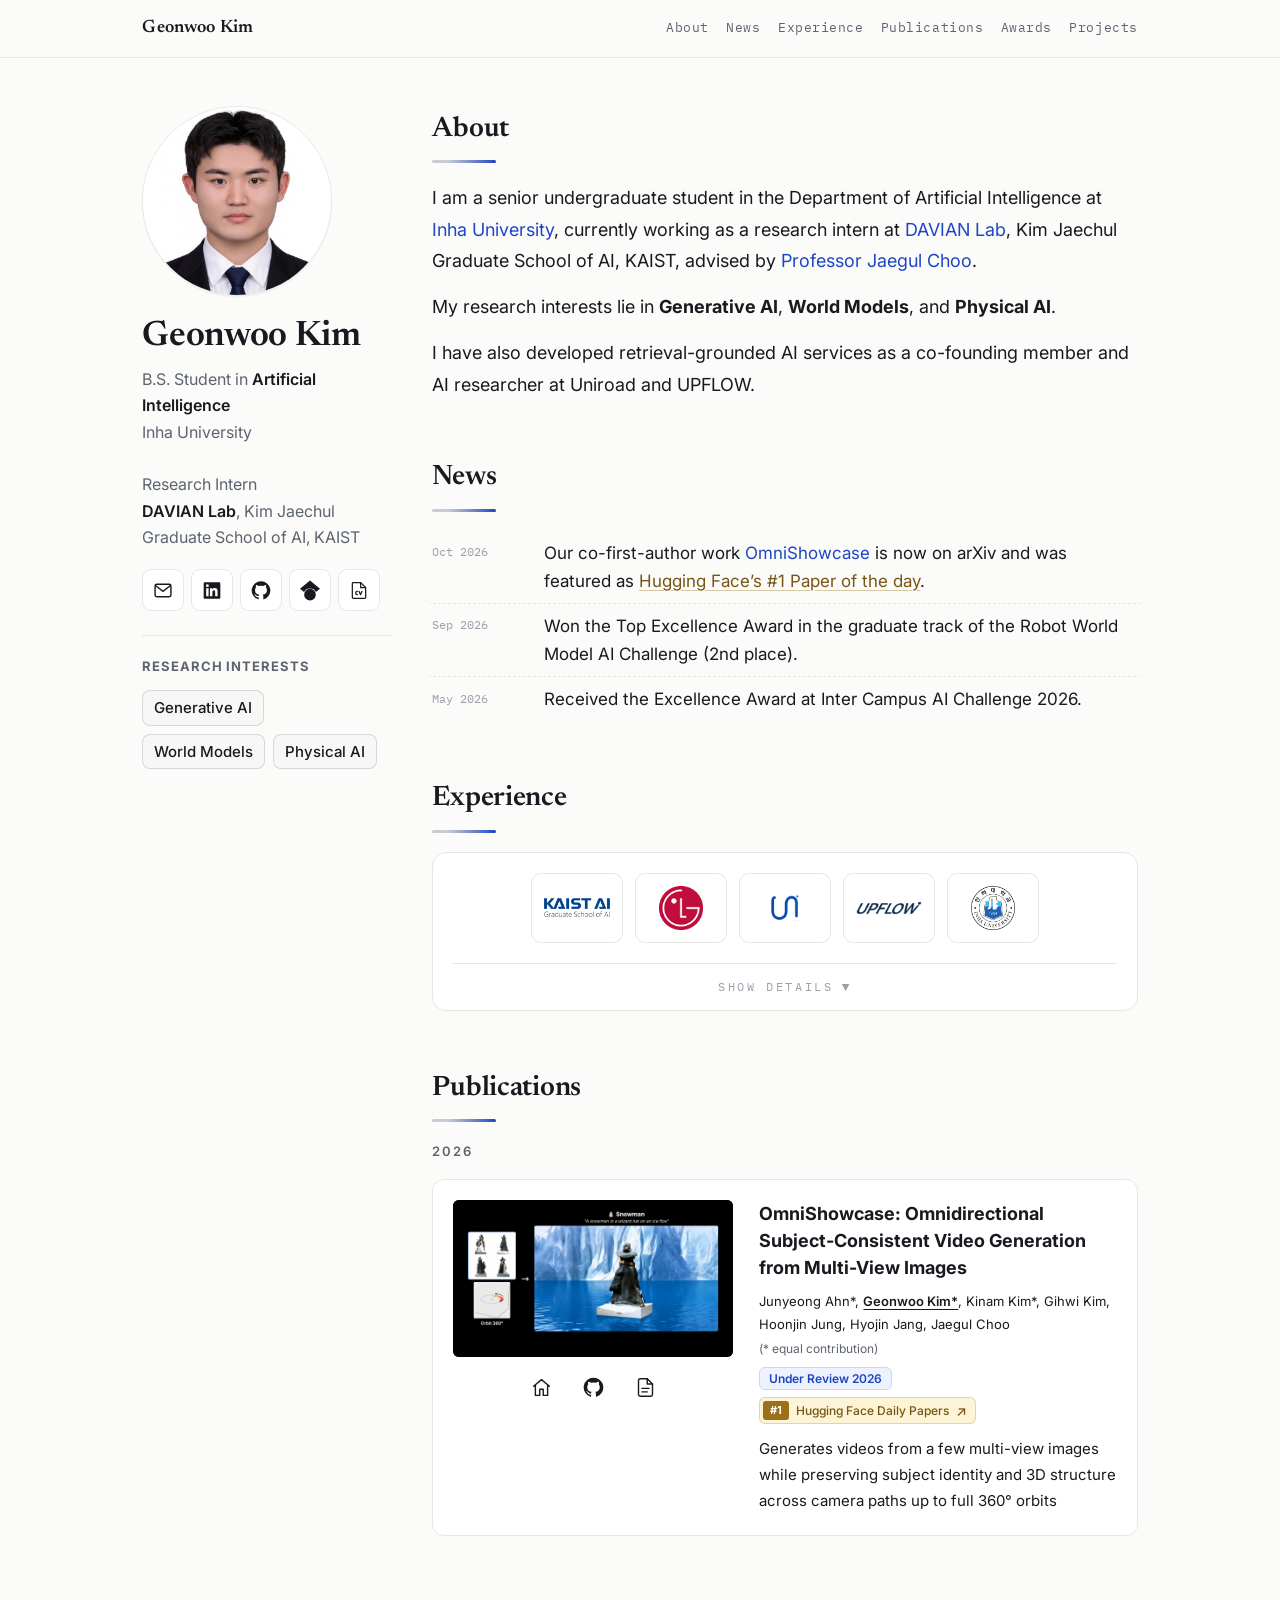
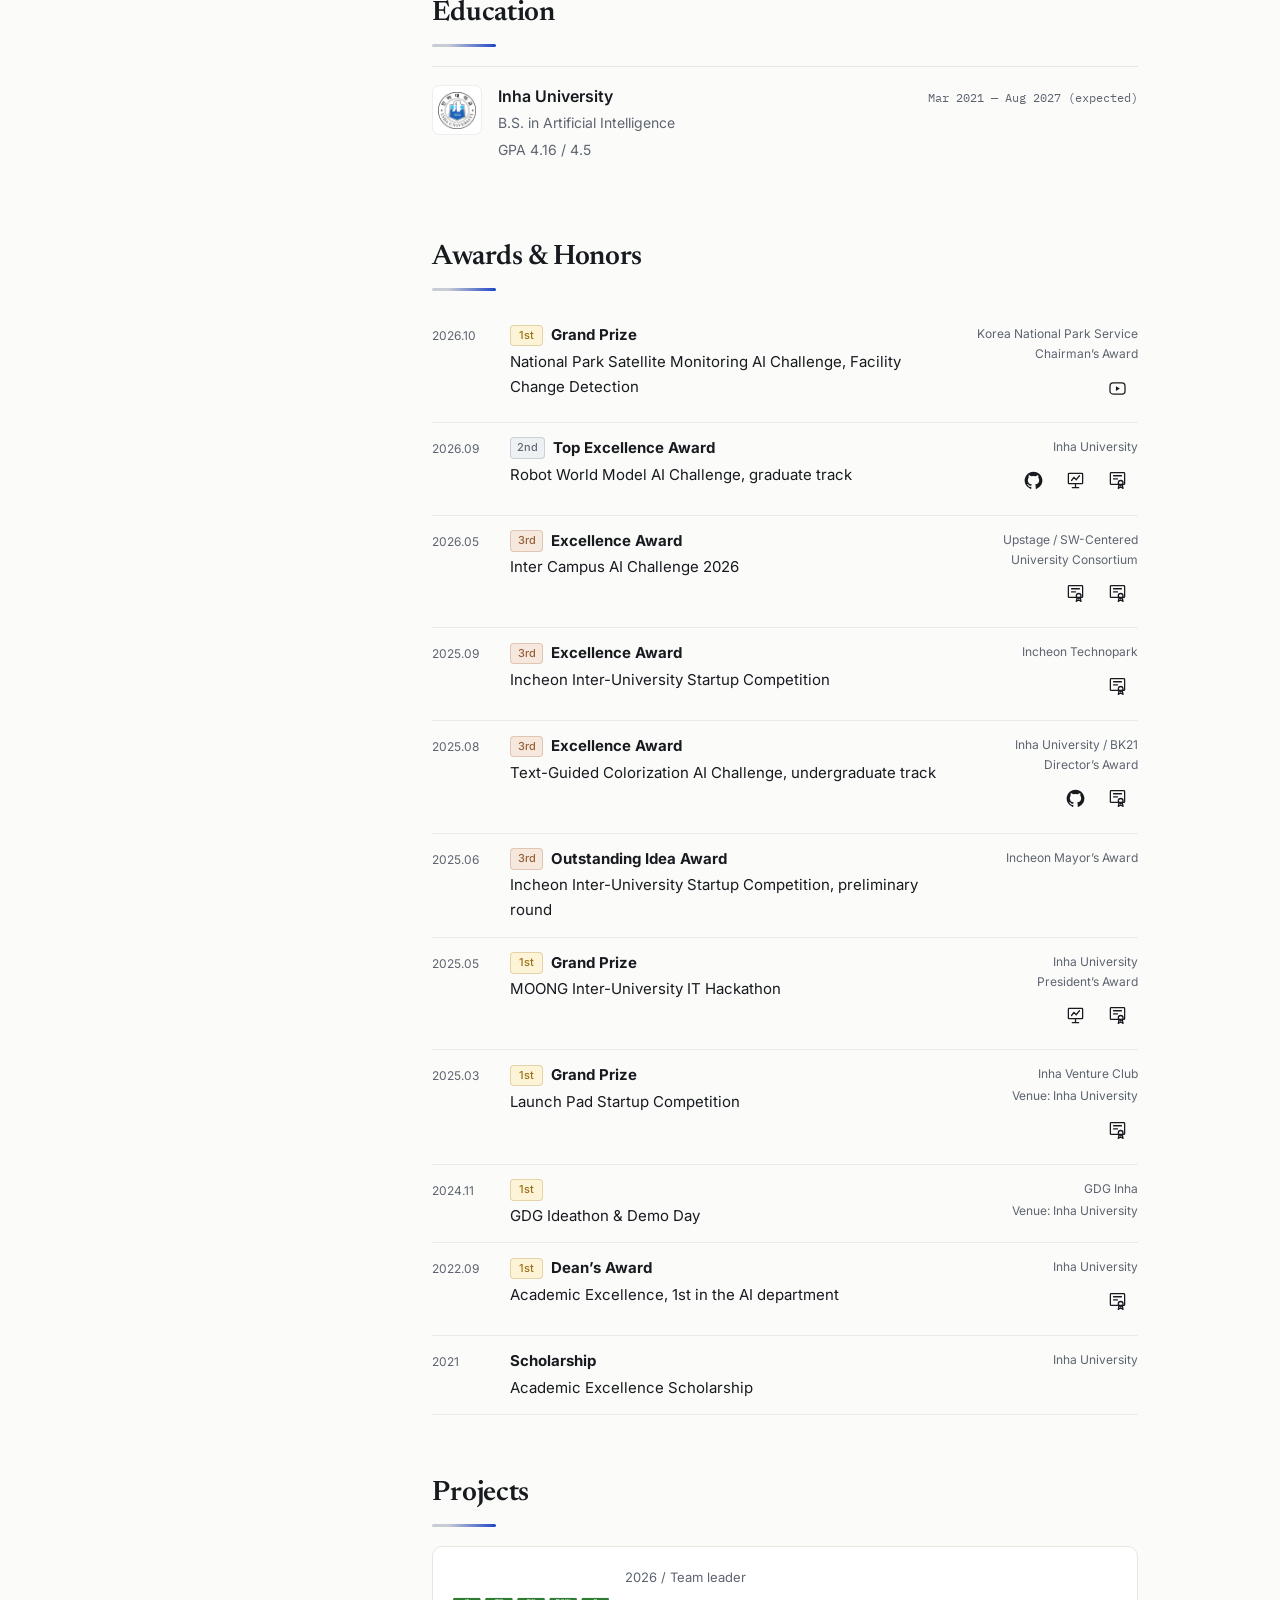
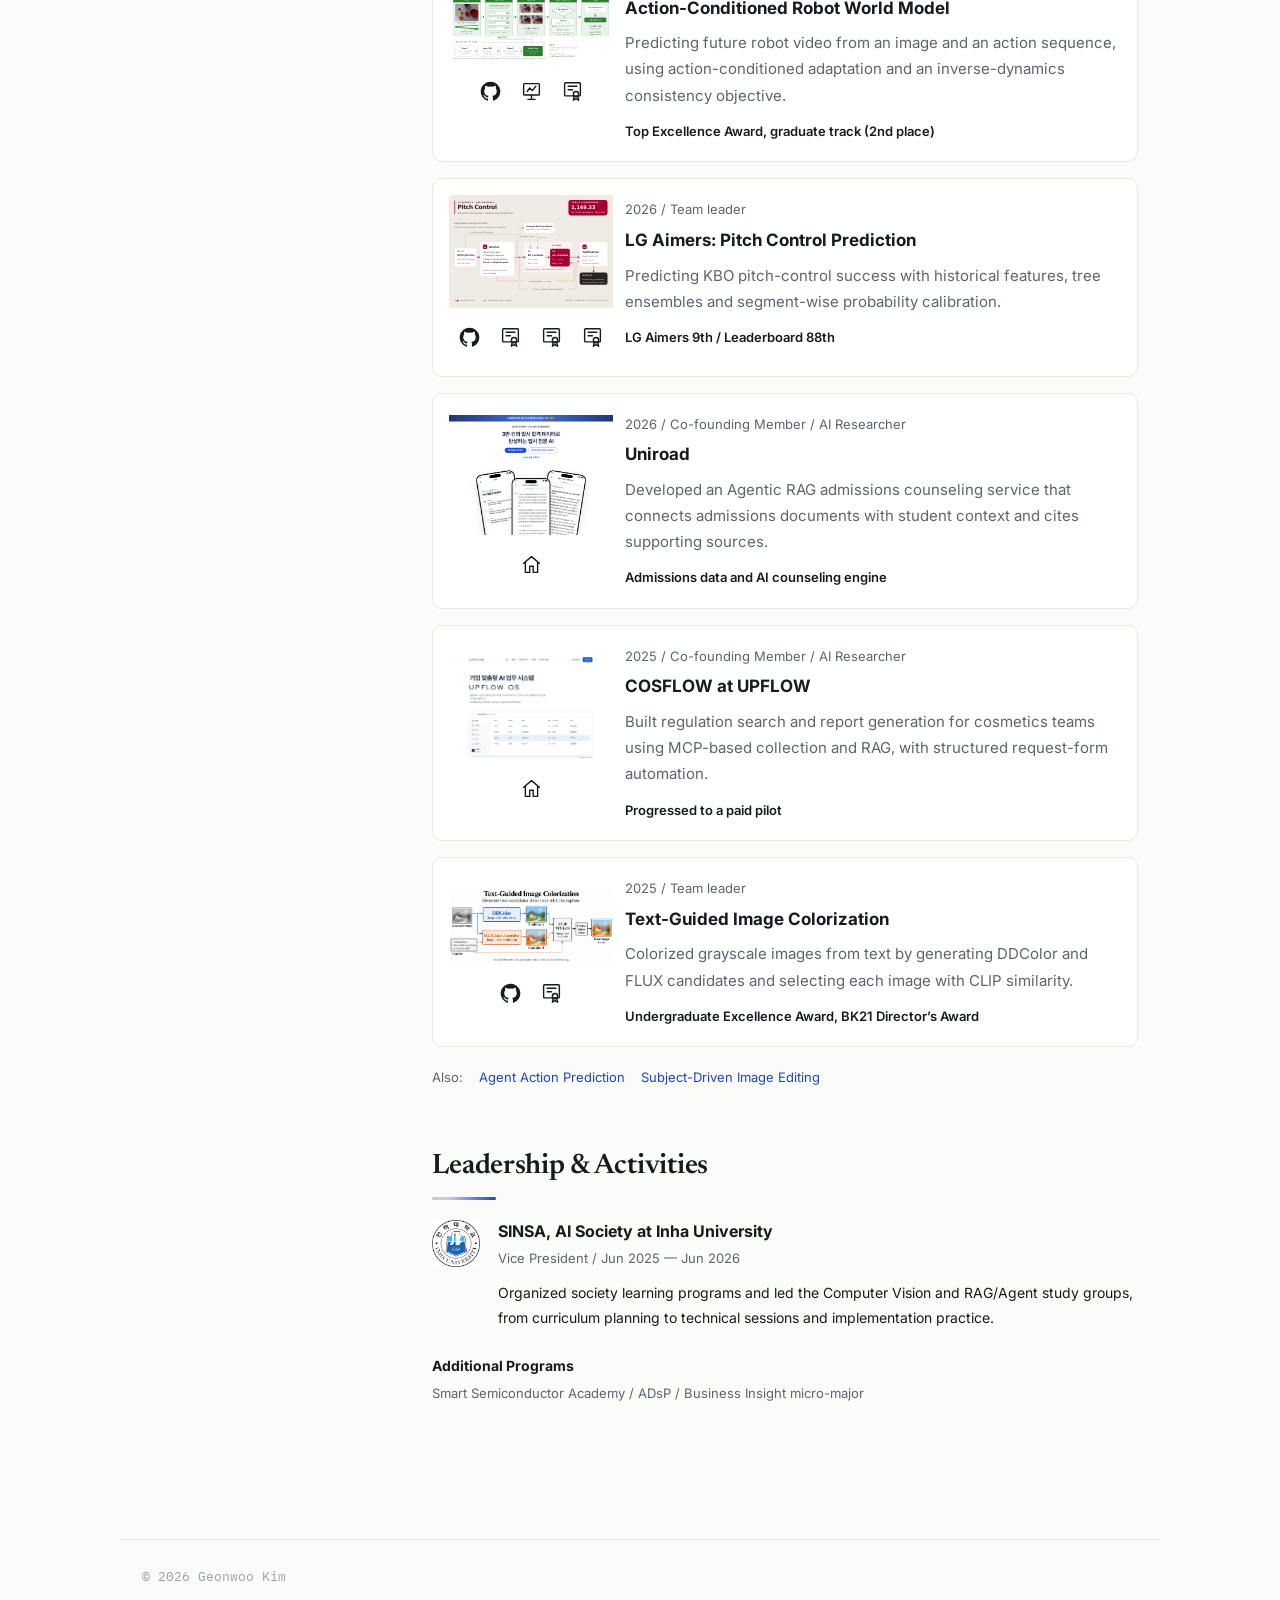
==== commit e30de2b3: "Highlight OmniShowcase on Hugging Face and refresh profile links" ====
--- a/index.html
+++ b/index.html
@@ -1 +1 @@
-<!doctype html><html lang="en"><head><meta charset="utf-8"><meta name="viewport" content="width=device-width,initial-scale=1"><title>Geonwoo Kim</title><meta name="description" content="Geonwoo Kim — Generative AI, World Models, and Physical AI."><link rel="canonical" href="https://gxonu.github.io/"><link rel="preconnect" href="https://fonts.googleapis.com"><link rel="preconnect" href="https://fonts.gstatic.com" crossorigin><link href="https://fonts.googleapis.com/css2?family=Newsreader:ital,opsz,wght@0,6..72,400;0,6..72,500;0,6..72,600;1,6..72,400&family=Inter:wght@400;500;600&family=IBM+Plex+Mono:wght@400;500&display=swap" rel="stylesheet"><link rel="stylesheet" href="assets/original.css"><link rel="stylesheet" href="assets/portfolio.css?v=92dc783198"><link rel="stylesheet" href="assets/revision2.css?v=92dc783198"><link rel="stylesheet" href="assets/refinement.css?v=92dc783198"><link rel="stylesheet" href="assets/readability.css?v=10622975f4"><link rel="stylesheet" href="assets/publication-media.css?v=20261101-align-status"></head><body class="version-b"><nav aria-label="Main navigation"><div class="nav-inner"><a class="nav-name" href="#about">Geonwoo Kim</a><a class="nl" href="#about">About</a><a class="nl" href="#news">News</a><a class="nl" href="#experience">Experience</a><a class="nl" href="#publications">Publications</a><a class="nl" href="#awards">Awards</a><a class="nl" href="#projects">Projects</a></div></nav><div class="wrap"><aside><img class="avatar" src="assets/profile.jpg" alt="Geonwoo Kim" width="190" height="190"><h1 class="side-name">Geonwoo Kim</h1><p class="side-role">B.S. Student in <b>Artificial Intelligence</b><br>Inha University<br><br>Research Intern<br><b>DAVIAN Lab</b>, Kim Jaechul Graduate School of AI, KAIST</p><div class="side-links social-icons" role="group" aria-label="Contact and profiles"><a class="social-icon" href="mailto:kgw8803@gmail.com" target="_blank" rel="noopener" aria-label="Email"><svg aria-hidden="true" focusable="false" viewBox="0 0 24 24" fill="none" stroke="currentColor" stroke-width="1.7"><rect x="2.5" y="4.5" width="19" height="15" rx="2"/><path d="m3 6 9 7 9-7"/></svg><span class="icon-tooltip" aria-hidden="true">Email</span></a><a class="social-icon" href="https://www.linkedin.com/in/geonwoo-kim-27a599303/" target="_blank" rel="noopener" aria-label="LinkedIn"><svg aria-hidden="true" focusable="false" viewBox="0 0 24 24" fill="currentColor"><path d="M20.45 2H3.55C2.69 2 2 2.68 2 3.52v16.96C2 21.32 2.69 22 3.55 22h16.9c.86 0 1.55-.68 1.55-1.52V3.52C22 2.68 21.31 2 20.45 2ZM7.93 18.75H4.98V9.2h2.95v9.55ZM6.46 7.89a1.71 1.71 0 1 1 0-3.42 1.71 1.71 0 0 1 0 3.42Zm12.29 10.86H15.8V14.1c0-1.1-.02-2.52-1.54-2.52-1.54 0-1.78 1.2-1.78 2.44v4.73H9.53V9.2h2.83v1.3h.04c.4-.75 1.36-1.54 2.79-1.54 2.99 0 3.56 1.97 3.56 4.53v5.26Z"/></svg><span class="icon-tooltip" aria-hidden="true">LinkedIn</span></a><a class="social-icon" href="https://github.com/gxonu" target="_blank" rel="noopener" aria-label="GitHub"><svg aria-hidden="true" focusable="false" viewBox="0 0 24 24" fill="currentColor"><path d="M12 .8a11.2 11.2 0 0 0-3.54 21.83c.56.1.76-.24.76-.54v-2.08c-3.12.68-3.78-1.33-3.78-1.33-.51-1.29-1.24-1.63-1.24-1.63-1.02-.7.08-.69.08-.69 1.12.08 1.71 1.15 1.71 1.15 1 1.71 2.62 1.22 3.26.93.1-.72.39-1.22.71-1.5-2.49-.28-5.1-1.24-5.1-5.54 0-1.23.44-2.22 1.15-3.01-.11-.29-.5-1.42.11-2.96 0 0 .94-.3 3.08 1.15a10.75 10.75 0 0 1 5.6 0c2.14-1.45 3.08-1.15 3.08-1.15.61 1.54.22 2.67.11 2.96.72.79 1.15 1.78 1.15 3.01 0 4.31-2.62 5.25-5.12 5.53.4.35.76 1.03.76 2.08v3.08c0 .3.2.65.77.54A11.2 11.2 0 0 0 12 .8Z"/></svg><span class="icon-tooltip" aria-hidden="true">GitHub</span></a><a class="social-icon" href="https://scholar.google.com/citations?user=7ziWvGkAAAAJ&amp;hl=ko" target="_blank" rel="noopener" aria-label="Google Scholar"><svg aria-hidden="true" focusable="false" viewBox="0 0 24 24" fill="currentColor"><path d="M12 0 0 9.75l4.8 3.9A8.02 8.02 0 0 1 12 9.5a8.02 8.02 0 0 1 7.2 4.15L24 9.75 12 0Z"/><circle cx="12" cy="17" r="7"/></svg><span class="icon-tooltip" aria-hidden="true">Google Scholar</span></a><a class="social-icon" href="assets/GeonwooKim_CV.pdf" target="_blank" rel="noopener" aria-label="CV"><svg aria-hidden="true" focusable="false" viewBox="0 0 24 24" fill="none" stroke="currentColor" stroke-width="1.5"><path d="M14 2.5H5a1 1 0 0 0-1 1v17a1 1 0 0 0 1 1h14a1 1 0 0 0 1-1v-12Z"/><path d="M14 2.5v6h6"/><path d="M10 13a2 2 0 1 0 0 4m2-4 1.8 4 1.8-4" stroke-linecap="round" stroke-linejoin="round"/></svg><span class="icon-tooltip" aria-hidden="true">CV</span></a></div><div class="research-interests"><strong>Research Interests</strong><div class="interest-tags" role="list" aria-label="Research interests"><span role="listitem">Generative AI</span><span role="listitem">World Models</span><span role="listitem">Physical AI</span></div></div></aside><main><section id="about"><h2>About</h2><div class="sec-body lead"><p data-copy="intro-0">I am a senior undergraduate student in the Department of Artificial Intelligence at <a href="https://www.inha.ac.kr/" target="_blank" rel="noopener">Inha University</a>, currently working as a research intern at <a href="https://davian.kaist.ac.kr/" target="_blank" rel="noopener">DAVIAN Lab</a>, Kim Jaechul Graduate School of AI, KAIST, advised by <a href="https://sites.google.com/site/jaegulchoo/" target="_blank" rel="noopener">Professor Jaegul Choo</a>.</p><p data-copy="intro-1">My research interests lie in <strong>Generative AI</strong>, <strong>World Models</strong>, and <strong>Physical AI</strong>.</p><p data-copy="intro-2">I have also developed retrieval-grounded AI services as a co-founding member and AI researcher at Uniroad and UPFLOW.</p></div></section><section id="news"><h2>News</h2><div class="sec-body"><ul class="news"><li><time>Oct 2026</time><span>Our co-first-author work <a href="https://arxiv.org/abs/2610.35684" target="_blank" rel="noopener">OmniShowcase</a> is now available as an arXiv preprint, with a <a href="https://justin4ai.github.io/OmniShowcase/" target="_blank" rel="noopener">project page</a>.</span></li><li><time>Sep 2026</time><span>Won the Top Excellence Award in the graduate track of the Robot World Model AI Challenge (2nd place).</span></li><li><time>May 2026</time><span>Received the Excellence Award at Inter Campus AI Challenge 2026.</span></li></ul></div></section><section id="experience"><h2>Experience</h2><div class="sec-body"><div class="xp-card" id="xpCard"><div class="logo-tiles"><a class="tile" href="https://davian.kaist.ac.kr/" target="_blank" rel="noopener" title="KAIST AI — Research Intern, DAVIAN Lab"><img src="assets/kaist.png" alt="KAIST AI"></a><a class="tile" href="https://www.lgaimers.ai/" target="_blank" rel="noopener" title="LG Aimers 9th — AI Training &amp; Hackathon"><img src="assets/lg.png" alt="LG Aimers 9th"></a><a class="tile" href="https://uni2road.com/chat" target="_blank" rel="noopener" title="Uniroad — Co-founding Member / AI Researcher"><img src="assets/uniroad-logo.png" alt="Uniroad"></a><a class="tile" href="https://upflow.ai.kr/index.html" target="_blank" rel="noopener" title="UPFLOW — Co-founding Member / AI Researcher"><img src="assets/upflow-logo.svg" alt="UPFLOW"></a><a class="tile" href="https://sites.google.com/view/mailab-inha/" target="_blank" rel="noopener" title="Multimodal AI Lab, Inha University — Undergraduate Researcher"><img src="assets/inha.png" alt="Multimodal AI Lab, Inha University"></a></div><button class="xp-toggle" aria-expanded="false" aria-controls="xpList" type="button"><span id="xpLabel">Show details</span><span class="chev" aria-hidden="true">▼</span></button><div class="xp-list" id="xpList"><article class="xp-row"><a class="xp-logo" href="https://davian.kaist.ac.kr/" target="_blank" rel="noopener"><img src="assets/kaist.png" alt="KAIST AI"></a><div><div class="xp-heading"><h3>KAIST AI</h3><time>Jan 2026 — Present</time></div><p class="role">Research Intern, DAVIAN Lab</p><p class="xp-description">Generative video and 3D-consistent subject modeling.</p></div></article><article class="xp-row"><a class="xp-logo" href="https://www.lgaimers.ai/" target="_blank" rel="noopener"><img src="assets/lg.png" alt="LG Aimers 9th"></a><div><div class="xp-heading"><h3>LG Aimers 9th</h3><time>Jun 2026 — Sep 2026</time></div><p class="role">AI Training &amp; Hackathon</p><p class="xp-description">Completed Phase I and II; led the pitch-control prediction project.</p><div class="resource-links"><a href="assets/lg-aimers-completion.pdf" target="_blank" rel="noopener">Completion</a><a href="assets/lg-aimers-phase1.pdf" target="_blank" rel="noopener">Phase I</a><a href="assets/lg-aimers-certificate.pdf" target="_blank" rel="noopener">Phase II</a></div></div></article><article class="xp-row"><a class="xp-logo" href="https://uni2road.com/chat" target="_blank" rel="noopener"><img src="assets/uniroad-logo.png" alt="Uniroad"></a><div><div class="xp-heading"><h3>Uniroad</h3><time>Mar 2026 — Jul 2026</time></div><p class="role">Co-founding Member / AI Researcher</p><p class="xp-description">Admissions data and Agentic RAG counseling.</p></div></article><article class="xp-row"><a class="xp-logo" href="https://upflow.ai.kr/index.html" target="_blank" rel="noopener"><img src="assets/upflow-logo.svg" alt="UPFLOW"></a><div><div class="xp-heading"><h3>UPFLOW</h3><time>Feb 2025 — Oct 2025</time></div><p class="role">Co-founding Member / AI Researcher</p><p class="xp-description">Retrieval-grounded regulation search and workflow automation.</p></div></article><article class="xp-row"><a class="xp-logo" href="https://sites.google.com/view/mailab-inha/" target="_blank" rel="noopener"><img src="assets/inha.png" alt="Multimodal AI Lab, Inha University"></a><div><div class="xp-heading"><h3>Multimodal AI Lab, Inha University</h3><time>Dec 2024 — Dec 2025</time></div><p class="role">Undergraduate Researcher</p><p class="xp-description">Training-free subject-driven image editing.</p></div></article></div></div></div></section><section id="publications"><h2>Publications</h2><div class="sec-body"><p class="year-label">2026</p><article class="publication"><div class="publication-visual"><div class="publication-media"><video class="publication-video" autoplay muted playsinline loop preload="metadata" width="1280" height="720" poster="assets/omnishowcase-teaser-poster.jpg" aria-label="OmniShowcase video generation teaser"><source src="assets/omnishowcase-teaser.mp4" type="video/mp4"><a href="assets/omnishowcase-teaser.mp4">Watch the OmniShowcase teaser</a></video></div><div class="publication-icon-links" aria-label="Publication resources"><a href="https://justin4ai.github.io/OmniShowcase/" target="_blank" rel="noopener" aria-label="Project Page" title="Project Page"><svg viewBox="0 0 24 24" width="21" height="21" fill="none" stroke="currentColor" stroke-width="1.6" stroke-linecap="round" stroke-linejoin="round" aria-hidden="true" focusable="false"><path d="M3 10.5 12 3l9 7.5M5 9v12h5v-7h4v7h5V9"/></svg></a><a href="https://github.com/justin4ai/OmniShowcase" target="_blank" rel="noopener" aria-label="Code on GitHub" title="Code on GitHub"><svg width="21" height="21" aria-hidden="true" focusable="false" viewBox="0 0 24 24" fill="currentColor"><path d="M12 .8a11.2 11.2 0 0 0-3.54 21.83c.56.1.76-.24.76-.54v-2.08c-3.12.68-3.78-1.33-3.78-1.33-.51-1.29-1.24-1.63-1.24-1.63-1.02-.7.08-.69.08-.69 1.12.08 1.71 1.15 1.71 1.15 1 1.71 2.62 1.22 3.26.93.1-.72.39-1.22.71-1.5-2.49-.28-5.1-1.24-5.1-5.54 0-1.23.44-2.22 1.15-3.01-.11-.29-.5-1.42.11-2.96 0 0 .94-.3 3.08 1.15a10.75 10.75 0 0 1 5.6 0c2.14-1.45 3.08-1.15 3.08-1.15.61 1.54.22 2.67.11 2.96.72.79 1.15 1.78 1.15 3.01 0 4.31-2.62 5.25-5.12 5.53.4.35.76 1.03.76 2.08v3.08c0 .3.2.65.77.54A11.2 11.2 0 0 0 12 .8Z"/></svg></a><a href="https://arxiv.org/abs/2610.35684" target="_blank" rel="noopener" aria-label="arXiv paper" title="arXiv paper"><svg viewBox="0 0 24 24" width="21" height="21" fill="none" stroke="currentColor" stroke-width="1.6" stroke-linecap="round" stroke-linejoin="round" aria-hidden="true" focusable="false"><path d="M14 2H6a2 2 0 0 0-2 2v16a2 2 0 0 0 2 2h12a2 2 0 0 0 2-2V8z"/><path d="M14 2v6h6M8 13h8M8 17h6"/></svg></a></div></div><div class="publication-copy"><div class="publication-text"><h3>OmniShowcase: Omnidirectional Subject-Consistent Video Generation from Multi-View Images</h3><p class="publication-authors">Junyeong Ahn*, <strong class="author-self">Geonwoo Kim*</strong>, Kinam Kim*, Gihwi Kim, Hoonjin Jung, Hyojin Jang, Jaegul Choo <span class="equal-contribution">(* equal contribution)</span></p><p class="research-status">Under Review 2026</p><p class="tldr" data-copy="publication">Generates videos from a few multi-view images while preserving subject identity and 3D structure across camera paths up to full 360° orbits</p></div></div></article></div></section><section id="education"><h2>Education</h2><div class="sec-body"><article class="xp-row"><a class="xp-logo" href="https://www.inha.ac.kr/" target="_blank" rel="noopener"><img src="assets/inha.png" alt="Inha University"></a><div><div class="xp-heading"><h3>Inha University</h3><time>Mar 2021 — Feb 2027 (expected)</time></div><p class="role">B.S. in Artificial Intelligence</p><p class="xp-description">GPA 4.16 / 4.5</p></div></article></div></section><section id="awards"><h2>Awards &amp; Honors</h2><div class="sec-body award-list"><article class="award-row"><time>2026.10</time><div class="award-main"><div class="award-heading"><span class="rank-badge rank-1st">1st</span><strong>Grand Prize</strong></div><p class="award-event">National Park Satellite Monitoring AI Challenge, Facility Change Detection</p></div><div class="award-meta"><p class="award-host">Korea National Park Service<br>Chairman’s Award</p><div class="award-icon-links" aria-label="Award resources"><a href="https://youtu.be/D5Rg_QvVzro" target="_blank" rel="noopener" aria-label="Solution video on YouTube" title="Solution video on YouTube"><svg viewBox="0 0 24 24" width="21" height="21" fill="none" stroke="currentColor" stroke-width="1.6" stroke-linecap="round" stroke-linejoin="round" aria-hidden="true" focusable="false"><rect x="2.5" y="5" width="19" height="14" rx="4"/><path d="m10 9 5 3-5 3Z" fill="currentColor" stroke="none"/></svg></a></div></div></article><article class="award-row"><time>2026.09</time><div class="award-main"><div class="award-heading"><span class="rank-badge rank-2nd">2nd</span><strong>Top Excellence Award</strong></div><p class="award-event">Robot World Model AI Challenge, graduate track</p></div><div class="award-meta"><p class="award-host">Inha University</p><div class="award-icon-links" aria-label="Award resources"><a href="https://github.com/gxonu/Worldmodel-AI-Challenge" target="_blank" rel="noopener" aria-label="Code on GitHub" title="Code on GitHub"><svg width="21" height="21" aria-hidden="true" focusable="false" viewBox="0 0 24 24" fill="currentColor"><path d="M12 .8a11.2 11.2 0 0 0-3.54 21.83c.56.1.76-.24.76-.54v-2.08c-3.12.68-3.78-1.33-3.78-1.33-.51-1.29-1.24-1.63-1.24-1.63-1.02-.7.08-.69.08-.69 1.12.08 1.71 1.15 1.71 1.15 1 1.71 2.62 1.22 3.26.93.1-.72.39-1.22.71-1.5-2.49-.28-5.1-1.24-5.1-5.54 0-1.23.44-2.22 1.15-3.01-.11-.29-.5-1.42.11-2.96 0 0 .94-.3 3.08 1.15a10.75 10.75 0 0 1 5.6 0c2.14-1.45 3.08-1.15 3.08-1.15.61 1.54.22 2.67.11 2.96.72.79 1.15 1.78 1.15 3.01 0 4.31-2.62 5.25-5.12 5.53.4.35.76 1.03.76 2.08v3.08c0 .3.2.65.77.54A11.2 11.2 0 0 0 12 .8Z"/></svg></a><a href="assets/world-model-slides.pdf" target="_blank" rel="noopener" aria-label="Slides" title="Slides"><svg viewBox="0 0 24 24" width="21" height="21" fill="none" stroke="currentColor" stroke-width="1.6" stroke-linecap="round" stroke-linejoin="round" aria-hidden="true" focusable="false"><rect x="3" y="3" width="18" height="13" rx="1"/><path d="M12 16v5M8 21h8M7 12l3-4 3 3 4-5"/></svg></a><a href="assets/world-model-certificate.pdf" target="_blank" rel="noopener" aria-label="Certificate" title="Certificate"><svg viewBox="0 0 24 24" width="21" height="21" fill="none" stroke="currentColor" stroke-width="1.6" stroke-linecap="round" stroke-linejoin="round" aria-hidden="true" focusable="false"><rect x="3" y="2" width="18" height="15" rx="1"/><path d="M7 6h10M7 10h5"/><circle cx="16" cy="15" r="3"/><path d="m14 17-1 5 3-2 3 2-1-5"/></svg></a></div></div></article><article class="award-row"><time>2026.05</time><div class="award-main"><div class="award-heading"><span class="rank-badge rank-3rd">3rd</span><strong>Excellence Award</strong></div><p class="award-event">Inter Campus AI Challenge 2026</p></div><div class="award-meta"><p class="award-host">Upstage / SW-Centered University Consortium</p><div class="award-icon-links" aria-label="Award resources"><a href="assets/icac-certificate.pdf" target="_blank" rel="noopener" aria-label="Certificate" title="Certificate"><svg viewBox="0 0 24 24" width="21" height="21" fill="none" stroke="currentColor" stroke-width="1.6" stroke-linecap="round" stroke-linejoin="round" aria-hidden="true" focusable="false"><rect x="3" y="2" width="18" height="15" rx="1"/><path d="M7 6h10M7 10h5"/><circle cx="16" cy="15" r="3"/><path d="m14 17-1 5 3-2 3 2-1-5"/></svg></a><a href="assets/icac-participation.pdf" target="_blank" rel="noopener" aria-label="Participation certificate" title="Participation certificate"><svg viewBox="0 0 24 24" width="21" height="21" fill="none" stroke="currentColor" stroke-width="1.6" stroke-linecap="round" stroke-linejoin="round" aria-hidden="true" focusable="false"><rect x="3" y="2" width="18" height="15" rx="1"/><path d="M7 6h10M7 10h5"/><circle cx="16" cy="15" r="3"/><path d="m14 17-1 5 3-2 3 2-1-5"/></svg></a></div></div></article><article class="award-row"><time>2025.09</time><div class="award-main"><div class="award-heading"><span class="rank-badge rank-3rd">3rd</span><strong>Excellence Award</strong></div><p class="award-event">Incheon Inter-University Startup Competition</p></div><div class="award-meta"><p class="award-host">Incheon Technopark</p><div class="award-icon-links" aria-label="Award resources"><a href="assets/incheon-startup-certificate.pdf" target="_blank" rel="noopener" aria-label="Certificate" title="Certificate"><svg viewBox="0 0 24 24" width="21" height="21" fill="none" stroke="currentColor" stroke-width="1.6" stroke-linecap="round" stroke-linejoin="round" aria-hidden="true" focusable="false"><rect x="3" y="2" width="18" height="15" rx="1"/><path d="M7 6h10M7 10h5"/><circle cx="16" cy="15" r="3"/><path d="m14 17-1 5 3-2 3 2-1-5"/></svg></a></div></div></article><article class="award-row"><time>2025.08</time><div class="award-main"><div class="award-heading"><span class="rank-badge rank-3rd">3rd</span><strong>Excellence Award</strong></div><p class="award-event">Text-Guided Colorization AI Challenge, undergraduate track</p></div><div class="award-meta"><p class="award-host">Inha University / BK21 Director’s Award</p><div class="award-icon-links" aria-label="Award resources"><a href="https://github.com/gxonu/Text-Guided-Colorization" target="_blank" rel="noopener" aria-label="Code on GitHub" title="Code on GitHub"><svg width="21" height="21" aria-hidden="true" focusable="false" viewBox="0 0 24 24" fill="currentColor"><path d="M12 .8a11.2 11.2 0 0 0-3.54 21.83c.56.1.76-.24.76-.54v-2.08c-3.12.68-3.78-1.33-3.78-1.33-.51-1.29-1.24-1.63-1.24-1.63-1.02-.7.08-.69.08-.69 1.12.08 1.71 1.15 1.71 1.15 1 1.71 2.62 1.22 3.26.93.1-.72.39-1.22.71-1.5-2.49-.28-5.1-1.24-5.1-5.54 0-1.23.44-2.22 1.15-3.01-.11-.29-.5-1.42.11-2.96 0 0 .94-.3 3.08 1.15a10.75 10.75 0 0 1 5.6 0c2.14-1.45 3.08-1.15 3.08-1.15.61 1.54.22 2.67.11 2.96.72.79 1.15 1.78 1.15 3.01 0 4.31-2.62 5.25-5.12 5.53.4.35.76 1.03.76 2.08v3.08c0 .3.2.65.77.54A11.2 11.2 0 0 0 12 .8Z"/></svg></a><a href="assets/colorization-certificate.pdf" target="_blank" rel="noopener" aria-label="Certificate" title="Certificate"><svg viewBox="0 0 24 24" width="21" height="21" fill="none" stroke="currentColor" stroke-width="1.6" stroke-linecap="round" stroke-linejoin="round" aria-hidden="true" focusable="false"><rect x="3" y="2" width="18" height="15" rx="1"/><path d="M7 6h10M7 10h5"/><circle cx="16" cy="15" r="3"/><path d="m14 17-1 5 3-2 3 2-1-5"/></svg></a></div></div></article><article class="award-row"><time>2025.06</time><div class="award-main"><div class="award-heading"><span class="rank-badge rank-3rd">3rd</span><strong>Outstanding Idea Award</strong></div><p class="award-event">Incheon Inter-University Startup Competition, preliminary round</p></div><div class="award-meta"><p class="award-host">Incheon Mayor’s Award</p></div></article><article class="award-row"><time>2025.05</time><div class="award-main"><div class="award-heading"><span class="rank-badge rank-1st">1st</span><strong>Grand Prize</strong></div><p class="award-event">MOONG Inter-University IT Hackathon</p></div><div class="award-meta"><p class="award-host">Inha University President’s Award</p><div class="award-icon-links" aria-label="Award resources"><a href="assets/moong-slides.pdf" target="_blank" rel="noopener" aria-label="Slides" title="Slides"><svg viewBox="0 0 24 24" width="21" height="21" fill="none" stroke="currentColor" stroke-width="1.6" stroke-linecap="round" stroke-linejoin="round" aria-hidden="true" focusable="false"><rect x="3" y="3" width="18" height="13" rx="1"/><path d="M12 16v5M8 21h8M7 12l3-4 3 3 4-5"/></svg></a><a href="assets/moong-certificate.pdf" target="_blank" rel="noopener" aria-label="Certificate" title="Certificate"><svg viewBox="0 0 24 24" width="21" height="21" fill="none" stroke="currentColor" stroke-width="1.6" stroke-linecap="round" stroke-linejoin="round" aria-hidden="true" focusable="false"><rect x="3" y="2" width="18" height="15" rx="1"/><path d="M7 6h10M7 10h5"/><circle cx="16" cy="15" r="3"/><path d="m14 17-1 5 3-2 3 2-1-5"/></svg></a></div></div></article><article class="award-row"><time>2025.03</time><div class="award-main"><div class="award-heading"><span class="rank-badge rank-1st">1st</span><strong>Grand Prize</strong></div><p class="award-event">Launch Pad Startup Competition</p></div><div class="award-meta"><p class="award-host">Inha Venture Club</p><p class="award-venue">Venue: Inha University</p><div class="award-icon-links" aria-label="Award resources"><a href="assets/launch-pad-certificate.pdf" target="_blank" rel="noopener" aria-label="Certificate" title="Certificate"><svg viewBox="0 0 24 24" width="21" height="21" fill="none" stroke="currentColor" stroke-width="1.6" stroke-linecap="round" stroke-linejoin="round" aria-hidden="true" focusable="false"><rect x="3" y="2" width="18" height="15" rx="1"/><path d="M7 6h10M7 10h5"/><circle cx="16" cy="15" r="3"/><path d="m14 17-1 5 3-2 3 2-1-5"/></svg></a></div></div></article><article class="award-row"><time>2024.11</time><div class="award-main"><div class="award-heading"><span class="rank-badge rank-1st">1st</span></div><p class="award-event">GDG Ideathon &amp; Demo Day</p></div><div class="award-meta"><p class="award-host">GDG Inha</p><p class="award-venue">Venue: Inha University</p></div></article><article class="award-row"><time>2022.09</time><div class="award-main"><div class="award-heading"><span class="rank-badge rank-1st">1st</span><strong>Dean’s Award</strong></div><p class="award-event">Academic Excellence, 1st in the AI department</p></div><div class="award-meta"><p class="award-host">Inha University</p><div class="award-icon-links" aria-label="Award resources"><a href="assets/academic-excellence-certificate.pdf" target="_blank" rel="noopener" aria-label="Certificate" title="Certificate"><svg viewBox="0 0 24 24" width="21" height="21" fill="none" stroke="currentColor" stroke-width="1.6" stroke-linecap="round" stroke-linejoin="round" aria-hidden="true" focusable="false"><rect x="3" y="2" width="18" height="15" rx="1"/><path d="M7 6h10M7 10h5"/><circle cx="16" cy="15" r="3"/><path d="m14 17-1 5 3-2 3 2-1-5"/></svg></a></div></div></article><article class="award-row"><time>2021</time><div class="award-main"><div class="award-heading"><strong>Scholarship</strong></div><p class="award-event">Academic Excellence Scholarship</p></div><div class="award-meta"><p class="award-host">Inha University</p></div></article></div></section><section id="projects"><h2>Projects</h2><div class="sec-body project-grid"><article class="project-card"><div class="project-visual"><a class="project-image" href="assets/world-model-pipeline.png" target="_blank" rel="noopener" aria-label="Open Action-Conditioned Robot World Model figure"><img src="assets/world-model-pipeline.png" alt="Robot World Model pipeline from the project repository"></a><div class="project-icon-links" aria-label="Project resources"><a href="https://github.com/gxonu/Worldmodel-AI-Challenge" target="_blank" rel="noopener" aria-label="Code on GitHub" title="Code on GitHub"><svg width="21" height="21" aria-hidden="true" focusable="false" viewBox="0 0 24 24" fill="currentColor"><path d="M12 .8a11.2 11.2 0 0 0-3.54 21.83c.56.1.76-.24.76-.54v-2.08c-3.12.68-3.78-1.33-3.78-1.33-.51-1.29-1.24-1.63-1.24-1.63-1.02-.7.08-.69.08-.69 1.12.08 1.71 1.15 1.71 1.15 1 1.71 2.62 1.22 3.26.93.1-.72.39-1.22.71-1.5-2.49-.28-5.1-1.24-5.1-5.54 0-1.23.44-2.22 1.15-3.01-.11-.29-.5-1.42.11-2.96 0 0 .94-.3 3.08 1.15a10.75 10.75 0 0 1 5.6 0c2.14-1.45 3.08-1.15 3.08-1.15.61 1.54.22 2.67.11 2.96.72.79 1.15 1.78 1.15 3.01 0 4.31-2.62 5.25-5.12 5.53.4.35.76 1.03.76 2.08v3.08c0 .3.2.65.77.54A11.2 11.2 0 0 0 12 .8Z"/></svg></a><a href="assets/world-model-slides.pdf" target="_blank" rel="noopener" aria-label="Slides" title="Slides"><svg viewBox="0 0 24 24" width="21" height="21" fill="none" stroke="currentColor" stroke-width="1.6" stroke-linecap="round" stroke-linejoin="round" aria-hidden="true" focusable="false"><rect x="3" y="3" width="18" height="13" rx="1"/><path d="M12 16v5M8 21h8M7 12l3-4 3 3 4-5"/></svg></a><a href="assets/world-model-certificate.pdf" target="_blank" rel="noopener" aria-label="Certificate" title="Certificate"><svg viewBox="0 0 24 24" width="21" height="21" fill="none" stroke="currentColor" stroke-width="1.6" stroke-linecap="round" stroke-linejoin="round" aria-hidden="true" focusable="false"><rect x="3" y="2" width="18" height="15" rx="1"/><path d="M7 6h10M7 10h5"/><circle cx="16" cy="15" r="3"/><path d="m14 17-1 5 3-2 3 2-1-5"/></svg></a></div></div><div class="project-copy"><p class="project-role">2026 / Team leader</p><h3>Action-Conditioned Robot World Model</h3><p class="project-summary" data-copy="project-0">Predicting future robot video from an image and an action sequence, using action-conditioned adaptation and an inverse-dynamics consistency objective.</p><p class="project-result">Top Excellence Award, graduate track (2nd place)</p></div></article><article class="project-card"><div class="project-visual"><a class="project-image" href="assets/lg-aimers-pipeline-v3.svg" target="_blank" rel="noopener" aria-label="Open LG Aimers: Pitch Control Prediction figure"><img src="assets/lg-aimers-pipeline-v3.svg" alt="LG Aimers inference pipeline: anchor, R-only B1 and risk-middle residuals, F bypass, and R/F calibration"></a><div class="project-icon-links" aria-label="Project resources"><a href="https://github.com/gxonu/LG-Aimers-9th-PitchControl" target="_blank" rel="noopener" aria-label="Code on GitHub" title="Code on GitHub"><svg width="21" height="21" aria-hidden="true" focusable="false" viewBox="0 0 24 24" fill="currentColor"><path d="M12 .8a11.2 11.2 0 0 0-3.54 21.83c.56.1.76-.24.76-.54v-2.08c-3.12.68-3.78-1.33-3.78-1.33-.51-1.29-1.24-1.63-1.24-1.63-1.02-.7.08-.69.08-.69 1.12.08 1.71 1.15 1.71 1.15 1 1.71 2.62 1.22 3.26.93.1-.72.39-1.22.71-1.5-2.49-.28-5.1-1.24-5.1-5.54 0-1.23.44-2.22 1.15-3.01-.11-.29-.5-1.42.11-2.96 0 0 .94-.3 3.08 1.15a10.75 10.75 0 0 1 5.6 0c2.14-1.45 3.08-1.15 3.08-1.15.61 1.54.22 2.67.11 2.96.72.79 1.15 1.78 1.15 3.01 0 4.31-2.62 5.25-5.12 5.53.4.35.76 1.03.76 2.08v3.08c0 .3.2.65.77.54A11.2 11.2 0 0 0 12 .8Z"/></svg></a><a href="assets/lg-aimers-completion.pdf" target="_blank" rel="noopener" aria-label="Completion certificate" title="Completion certificate"><svg viewBox="0 0 24 24" width="21" height="21" fill="none" stroke="currentColor" stroke-width="1.6" stroke-linecap="round" stroke-linejoin="round" aria-hidden="true" focusable="false"><rect x="3" y="2" width="18" height="15" rx="1"/><path d="M7 6h10M7 10h5"/><circle cx="16" cy="15" r="3"/><path d="m14 17-1 5 3-2 3 2-1-5"/></svg></a><a href="assets/lg-aimers-phase1.pdf" target="_blank" rel="noopener" aria-label="Phase I certificate" title="Phase I certificate"><svg viewBox="0 0 24 24" width="21" height="21" fill="none" stroke="currentColor" stroke-width="1.6" stroke-linecap="round" stroke-linejoin="round" aria-hidden="true" focusable="false"><rect x="3" y="2" width="18" height="15" rx="1"/><path d="M7 6h10M7 10h5"/><circle cx="16" cy="15" r="3"/><path d="m14 17-1 5 3-2 3 2-1-5"/></svg></a><a href="assets/lg-aimers-certificate.pdf" target="_blank" rel="noopener" aria-label="Phase II certificate" title="Phase II certificate"><svg viewBox="0 0 24 24" width="21" height="21" fill="none" stroke="currentColor" stroke-width="1.6" stroke-linecap="round" stroke-linejoin="round" aria-hidden="true" focusable="false"><rect x="3" y="2" width="18" height="15" rx="1"/><path d="M7 6h10M7 10h5"/><circle cx="16" cy="15" r="3"/><path d="m14 17-1 5 3-2 3 2-1-5"/></svg></a></div></div><div class="project-copy"><p class="project-role">2026 / Team leader</p><h3>LG Aimers: Pitch Control Prediction</h3><p class="project-summary" data-copy="project-1">Predicting KBO pitch-control success with historical features, tree ensembles and segment-wise probability calibration.</p><p class="project-result">LG Aimers 9th / Leaderboard 88th</p></div></article><article class="project-card"><div class="project-visual"><a class="project-image" href="assets/uniroad-project.png" target="_blank" rel="noopener" aria-label="Open Uniroad figure"><img src="assets/uniroad-project.png" alt="Uniroad admissions counseling service interface"></a><div class="project-icon-links" aria-label="Project resources"><a href="https://uni2road.com/chat" target="_blank" rel="noopener" aria-label="Service" title="Service"><svg viewBox="0 0 24 24" width="21" height="21" fill="none" stroke="currentColor" stroke-width="1.6" stroke-linecap="round" stroke-linejoin="round" aria-hidden="true" focusable="false"><path d="M3 10.5 12 3l9 7.5M5 9v12h5v-7h4v7h5V9"/></svg></a></div></div><div class="project-copy"><p class="project-role">2026 / Co-founding Member / AI Researcher</p><h3>Uniroad</h3><p class="project-summary" data-copy="project-2">Developed an Agentic RAG admissions counseling service that connects admissions documents with student context and cites supporting sources.</p><p class="project-result">Admissions data and AI counseling engine</p></div></article><article class="project-card"><div class="project-visual"><a class="project-image" href="https://upflow.ai.kr/index.html" target="_blank" rel="noopener" aria-label="Visit the UPFLOW website"><img src="assets/upflow-homepage-20261101.png" alt="UPFLOW OS website homepage, captured November 2026"></a><div class="project-icon-links" aria-label="Project resources"><a href="https://upflow.ai.kr/index.html" target="_blank" rel="noopener" aria-label="Website" title="Website"><svg viewBox="0 0 24 24" width="21" height="21" fill="none" stroke="currentColor" stroke-width="1.6" stroke-linecap="round" stroke-linejoin="round" aria-hidden="true" focusable="false"><path d="M3 10.5 12 3l9 7.5M5 9v12h5v-7h4v7h5V9"/></svg></a></div></div><div class="project-copy"><p class="project-role">2025 / Co-founding Member / AI Researcher</p><h3>COSFLOW at UPFLOW</h3><p class="project-summary" data-copy="project-3">Built regulation search and report generation for cosmetics teams using MCP-based collection and RAG, with structured request-form automation.</p><p class="project-result">Progressed to a paid pilot</p></div></article><article class="project-card"><div class="project-visual"><a class="project-image" href="assets/colorization-pipeline.png" target="_blank" rel="noopener" aria-label="Open Text-Guided Image Colorization figure"><img src="assets/colorization-pipeline.png" alt="Text-guided colorization pipeline from the project repository"></a><div class="project-icon-links" aria-label="Project resources"><a href="https://github.com/gxonu/Text-Guided-Colorization" target="_blank" rel="noopener" aria-label="Code on GitHub" title="Code on GitHub"><svg width="21" height="21" aria-hidden="true" focusable="false" viewBox="0 0 24 24" fill="currentColor"><path d="M12 .8a11.2 11.2 0 0 0-3.54 21.83c.56.1.76-.24.76-.54v-2.08c-3.12.68-3.78-1.33-3.78-1.33-.51-1.29-1.24-1.63-1.24-1.63-1.02-.7.08-.69.08-.69 1.12.08 1.71 1.15 1.71 1.15 1 1.71 2.62 1.22 3.26.93.1-.72.39-1.22.71-1.5-2.49-.28-5.1-1.24-5.1-5.54 0-1.23.44-2.22 1.15-3.01-.11-.29-.5-1.42.11-2.96 0 0 .94-.3 3.08 1.15a10.75 10.75 0 0 1 5.6 0c2.14-1.45 3.08-1.15 3.08-1.15.61 1.54.22 2.67.11 2.96.72.79 1.15 1.78 1.15 3.01 0 4.31-2.62 5.25-5.12 5.53.4.35.76 1.03.76 2.08v3.08c0 .3.2.65.77.54A11.2 11.2 0 0 0 12 .8Z"/></svg></a><a href="assets/colorization-certificate.pdf" target="_blank" rel="noopener" aria-label="Certificate" title="Certificate"><svg viewBox="0 0 24 24" width="21" height="21" fill="none" stroke="currentColor" stroke-width="1.6" stroke-linecap="round" stroke-linejoin="round" aria-hidden="true" focusable="false"><rect x="3" y="2" width="18" height="15" rx="1"/><path d="M7 6h10M7 10h5"/><circle cx="16" cy="15" r="3"/><path d="m14 17-1 5 3-2 3 2-1-5"/></svg></a></div></div><div class="project-copy"><p class="project-role">2025 / Team leader</p><h3>Text-Guided Image Colorization</h3><p class="project-summary" data-copy="project-4">Colorized grayscale images from text by generating DDColor and FLUX candidates and selecting each image with CLIP similarity.</p><p class="project-result">Undergraduate Excellence Award, BK21 Director’s Award</p></div></article></div><div class="additional-work"><span>Also:</span> <a href="https://github.com/gxonu/Agent-Action-Chanllenge">Agent Action Prediction</a><a href="https://github.com/gxonu/DiptychPrompting_edit">Subject-Driven Image Editing</a></div></section><section id="leadership"><h2>Leadership &amp; Activities</h2><div class="sec-body"><article class="leadership-entry"><img src="assets/inha.png" alt="Inha University"><div><h3>SINSA, AI Society at Inha University</h3><p class="role">Vice President / Jun 2025 — Jun 2026</p><p>Organized society learning programs and led the Computer Vision and RAG/Agent study groups, from curriculum planning to technical sessions and implementation practice.</p></div></article><div class="programs"><h3>Additional Programs</h3><p>Smart Semiconductor Academy / ADsP / Business Insight micro-major</p></div></div></section></main></div><footer><span>© 2026 Geonwoo Kim</span></footer><script src="assets/site.js"></script></body></html>+<!doctype html><html lang="en"><head><meta charset="utf-8"><meta name="viewport" content="width=device-width,initial-scale=1"><title>Geonwoo Kim</title><meta name="description" content="Geonwoo Kim — Generative AI, World Models, and Physical AI."><link rel="canonical" href="https://gxonu.github.io/"><link rel="preconnect" href="https://fonts.googleapis.com"><link rel="preconnect" href="https://fonts.gstatic.com" crossorigin><link href="https://fonts.googleapis.com/css2?family=Newsreader:ital,opsz,wght@0,6..72,400;0,6..72,500;0,6..72,600;1,6..72,400&family=Inter:wght@400;500;600&family=IBM+Plex+Mono:wght@400;500&display=swap" rel="stylesheet"><link rel="stylesheet" href="assets/original.css"><link rel="stylesheet" href="assets/portfolio.css?v=92dc783198"><link rel="stylesheet" href="assets/revision2.css?v=92dc783198"><link rel="stylesheet" href="assets/refinement.css?v=92dc783198"><link rel="stylesheet" href="assets/readability.css?v=10622975f4"><link rel="stylesheet" href="assets/publication-media.css?v=b8d141a58a04"></head><body class="version-b"><nav aria-label="Main navigation"><div class="nav-inner"><a class="nav-name" href="#about">Geonwoo Kim</a><a class="nl" href="#about">About</a><a class="nl" href="#news">News</a><a class="nl" href="#experience">Experience</a><a class="nl" href="#publications">Publications</a><a class="nl" href="#awards">Awards</a><a class="nl" href="#projects">Projects</a></div></nav><div class="wrap"><aside><img class="avatar" src="assets/profile.jpg" alt="Geonwoo Kim" width="190" height="190"><h1 class="side-name">Geonwoo Kim</h1><p class="side-role">B.S. Student in <b>Artificial Intelligence</b><br>Inha University<br><br>Research Intern<br><b>DAVIAN Lab</b>, Kim Jaechul Graduate School of AI, KAIST</p><div class="side-links social-icons" role="group" aria-label="Contact and profiles"><a class="social-icon" href="mailto:kgw8803@gmail.com" target="_blank" rel="noopener" aria-label="Email"><svg aria-hidden="true" focusable="false" viewBox="0 0 24 24" fill="none" stroke="currentColor" stroke-width="1.7"><rect x="2.5" y="4.5" width="19" height="15" rx="2"/><path d="m3 6 9 7 9-7"/></svg><span class="icon-tooltip" aria-hidden="true">Email</span></a><a class="social-icon" href="https://www.linkedin.com/in/geonwoo-kim-27a599303/" target="_blank" rel="noopener" aria-label="LinkedIn"><svg aria-hidden="true" focusable="false" viewBox="0 0 24 24" fill="currentColor"><path d="M20.45 2H3.55C2.69 2 2 2.68 2 3.52v16.96C2 21.32 2.69 22 3.55 22h16.9c.86 0 1.55-.68 1.55-1.52V3.52C22 2.68 21.31 2 20.45 2ZM7.93 18.75H4.98V9.2h2.95v9.55ZM6.46 7.89a1.71 1.71 0 1 1 0-3.42 1.71 1.71 0 0 1 0 3.42Zm12.29 10.86H15.8V14.1c0-1.1-.02-2.52-1.54-2.52-1.54 0-1.78 1.2-1.78 2.44v4.73H9.53V9.2h2.83v1.3h.04c.4-.75 1.36-1.54 2.79-1.54 2.99 0 3.56 1.97 3.56 4.53v5.26Z"/></svg><span class="icon-tooltip" aria-hidden="true">LinkedIn</span></a><a class="social-icon" href="https://github.com/gxonu" target="_blank" rel="noopener" aria-label="GitHub"><svg aria-hidden="true" focusable="false" viewBox="0 0 24 24" fill="currentColor"><path d="M12 .8a11.2 11.2 0 0 0-3.54 21.83c.56.1.76-.24.76-.54v-2.08c-3.12.68-3.78-1.33-3.78-1.33-.51-1.29-1.24-1.63-1.24-1.63-1.02-.7.08-.69.08-.69 1.12.08 1.71 1.15 1.71 1.15 1 1.71 2.62 1.22 3.26.93.1-.72.39-1.22.71-1.5-2.49-.28-5.1-1.24-5.1-5.54 0-1.23.44-2.22 1.15-3.01-.11-.29-.5-1.42.11-2.96 0 0 .94-.3 3.08 1.15a10.75 10.75 0 0 1 5.6 0c2.14-1.45 3.08-1.15 3.08-1.15.61 1.54.22 2.67.11 2.96.72.79 1.15 1.78 1.15 3.01 0 4.31-2.62 5.25-5.12 5.53.4.35.76 1.03.76 2.08v3.08c0 .3.2.65.77.54A11.2 11.2 0 0 0 12 .8Z"/></svg><span class="icon-tooltip" aria-hidden="true">GitHub</span></a><a class="social-icon" href="https://scholar.google.com/citations?user=7ziWvGkAAAAJ&amp;hl=ko" target="_blank" rel="noopener" aria-label="Google Scholar"><svg aria-hidden="true" focusable="false" viewBox="0 0 24 24" fill="currentColor"><path d="M12 0 0 9.75l4.8 3.9A8.02 8.02 0 0 1 12 9.5a8.02 8.02 0 0 1 7.2 4.15L24 9.75 12 0Z"/><circle cx="12" cy="17" r="7"/></svg><span class="icon-tooltip" aria-hidden="true">Google Scholar</span></a><a class="social-icon" href="assets/GeonwooKim_CV.pdf" target="_blank" rel="noopener" aria-label="CV"><svg aria-hidden="true" focusable="false" viewBox="0 0 24 24" fill="none" stroke="currentColor" stroke-width="1.5"><path d="M14 2.5H5a1 1 0 0 0-1 1v17a1 1 0 0 0 1 1h14a1 1 0 0 0 1-1v-12Z"/><path d="M14 2.5v6h6"/><path d="M10 13a2 2 0 1 0 0 4m2-4 1.8 4 1.8-4" stroke-linecap="round" stroke-linejoin="round"/></svg><span class="icon-tooltip" aria-hidden="true">CV</span></a></div><div class="research-interests"><strong>Research Interests</strong><div class="interest-tags" role="list" aria-label="Research interests"><span role="listitem">Generative AI</span><span role="listitem">World Models</span><span role="listitem">Physical AI</span></div></div></aside><main><section id="about"><h2>About</h2><div class="sec-body lead"><p data-copy="intro-0">I am a senior undergraduate student in the Department of Artificial Intelligence at <a href="https://www.inha.ac.kr/" target="_blank" rel="noopener">Inha University</a>, currently working as a research intern at <a href="https://davian.kaist.ac.kr/" target="_blank" rel="noopener">DAVIAN Lab</a>, Kim Jaechul Graduate School of AI, KAIST, advised by <a href="https://sites.google.com/site/jaegulchoo/" target="_blank" rel="noopener">Professor Jaegul Choo</a>.</p><p data-copy="intro-1">My research interests lie in <strong>Generative AI</strong>, <strong>World Models</strong>, and <strong>Physical AI</strong>.</p><p data-copy="intro-2">I have also developed retrieval-grounded AI services as a co-founding member and AI researcher at Uniroad and UPFLOW.</p></div></section><section id="news"><h2>News</h2><div class="sec-body"><ul class="news"><li><time>Oct 2026</time><span>Our co-first-author work <a href="https://arxiv.org/abs/2610.35684" target="_blank" rel="noopener">OmniShowcase</a> is now on arXiv and was featured as <a class="paper-news-link" href="https://huggingface.co/papers/2610.35684" target="_blank" rel="noopener">Hugging Face’s #1 Paper of the day</a>.</span></li><li><time>Sep 2026</time><span>Won the Top Excellence Award in the graduate track of the Robot World Model AI Challenge (2nd place).</span></li><li><time>May 2026</time><span>Received the Excellence Award at Inter Campus AI Challenge 2026.</span></li></ul></div></section><section id="experience"><h2>Experience</h2><div class="sec-body"><div class="xp-card" id="xpCard"><div class="logo-tiles"><a class="tile" href="https://davian.kaist.ac.kr/" target="_blank" rel="noopener" title="KAIST AI — Research Intern, DAVIAN Lab"><img src="assets/kaist.png" alt="KAIST AI"></a><a class="tile" href="https://www.lgaimers.ai/" target="_blank" rel="noopener" title="LG Aimers 9th — AI Training &amp; Hackathon"><img src="assets/lg.png" alt="LG Aimers 9th"></a><a class="tile" href="https://uni2road.com/chat" target="_blank" rel="noopener" title="Uniroad — Co-founding Member / AI Researcher"><img src="assets/uniroad-logo.png" alt="Uniroad"></a><a class="tile" href="https://upflow.ai.kr/index.html" target="_blank" rel="noopener" title="UPFLOW — Co-founding Member / AI Researcher"><img src="assets/upflow-logo.svg" alt="UPFLOW"></a><a class="tile" href="https://sites.google.com/view/mailab-inha/" target="_blank" rel="noopener" title="Multimodal AI Lab, Inha University — Undergraduate Researcher"><img src="assets/inha.png" alt="Multimodal AI Lab, Inha University"></a></div><button class="xp-toggle" aria-expanded="false" aria-controls="xpList" type="button"><span id="xpLabel">Show details</span><span class="chev" aria-hidden="true">▼</span></button><div class="xp-list" id="xpList"><article class="xp-row"><a class="xp-logo" href="https://davian.kaist.ac.kr/" target="_blank" rel="noopener"><img src="assets/kaist.png" alt="KAIST AI"></a><div><div class="xp-heading"><h3>KAIST AI</h3><time>Dec 2025 — Present</time></div><p class="role">Research Intern, DAVIAN Lab</p><p class="xp-description">Generative video and 3D-consistent subject modeling.</p></div></article><article class="xp-row"><a class="xp-logo" href="https://www.lgaimers.ai/" target="_blank" rel="noopener"><img src="assets/lg.png" alt="LG Aimers 9th"></a><div><div class="xp-heading"><h3>LG Aimers 9th</h3><time>Jun 2026 — Sep 2026</time></div><p class="role">AI Training &amp; Hackathon</p><p class="xp-description">Completed Phase I and II; led the pitch-control prediction project.</p><div class="resource-links"><a href="assets/lg-aimers-completion.pdf" target="_blank" rel="noopener">Completion</a><a href="assets/lg-aimers-phase1.pdf" target="_blank" rel="noopener">Phase I</a><a href="assets/lg-aimers-certificate.pdf" target="_blank" rel="noopener">Phase II</a></div></div></article><article class="xp-row"><a class="xp-logo" href="https://uni2road.com/chat" target="_blank" rel="noopener"><img src="assets/uniroad-logo.png" alt="Uniroad"></a><div><div class="xp-heading"><h3>Uniroad</h3><time>Mar 2026 — Jul 2026</time></div><p class="role">Co-founding Member / AI Researcher</p><p class="xp-description">Admissions data and Agentic RAG counseling.</p></div></article><article class="xp-row"><a class="xp-logo" href="https://upflow.ai.kr/index.html" target="_blank" rel="noopener"><img src="assets/upflow-logo.svg" alt="UPFLOW"></a><div><div class="xp-heading"><h3>UPFLOW</h3><time>Feb 2025 — Oct 2025</time></div><p class="role">Co-founding Member / AI Researcher</p><p class="xp-description">Retrieval-grounded regulation search and workflow automation.</p></div></article><article class="xp-row"><a class="xp-logo" href="https://sites.google.com/view/mailab-inha/" target="_blank" rel="noopener"><img src="assets/inha.png" alt="Multimodal AI Lab, Inha University"></a><div><div class="xp-heading"><h3>Multimodal AI Lab, Inha University</h3><time>Dec 2024 — Dec 2025</time></div><p class="role">Undergraduate Researcher</p><p class="xp-description">Training-free subject-driven image editing.</p></div></article></div></div></div></section><section id="publications"><h2>Publications</h2><div class="sec-body"><p class="year-label">2026</p><article class="publication"><div class="publication-visual"><div class="publication-media"><video class="publication-video" autoplay muted playsinline loop preload="metadata" width="1280" height="720" poster="assets/omnishowcase-teaser-poster.jpg" aria-label="OmniShowcase video generation teaser"><source src="assets/omnishowcase-teaser.mp4" type="video/mp4"><a href="assets/omnishowcase-teaser.mp4">Watch the OmniShowcase teaser</a></video></div><div class="publication-icon-links" aria-label="Publication resources"><a href="https://justin4ai.github.io/OmniShowcase/" target="_blank" rel="noopener" aria-label="Project Page" title="Project Page"><svg viewBox="0 0 24 24" width="21" height="21" fill="none" stroke="currentColor" stroke-width="1.6" stroke-linecap="round" stroke-linejoin="round" aria-hidden="true" focusable="false"><path d="M3 10.5 12 3l9 7.5M5 9v12h5v-7h4v7h5V9"/></svg></a><a href="https://github.com/justin4ai/OmniShowcase" target="_blank" rel="noopener" aria-label="Code on GitHub" title="Code on GitHub"><svg width="21" height="21" aria-hidden="true" focusable="false" viewBox="0 0 24 24" fill="currentColor"><path d="M12 .8a11.2 11.2 0 0 0-3.54 21.83c.56.1.76-.24.76-.54v-2.08c-3.12.68-3.78-1.33-3.78-1.33-.51-1.29-1.24-1.63-1.24-1.63-1.02-.7.08-.69.08-.69 1.12.08 1.71 1.15 1.71 1.15 1 1.71 2.62 1.22 3.26.93.1-.72.39-1.22.71-1.5-2.49-.28-5.1-1.24-5.1-5.54 0-1.23.44-2.22 1.15-3.01-.11-.29-.5-1.42.11-2.96 0 0 .94-.3 3.08 1.15a10.75 10.75 0 0 1 5.6 0c2.14-1.45 3.08-1.15 3.08-1.15.61 1.54.22 2.67.11 2.96.72.79 1.15 1.78 1.15 3.01 0 4.31-2.62 5.25-5.12 5.53.4.35.76 1.03.76 2.08v3.08c0 .3.2.65.77.54A11.2 11.2 0 0 0 12 .8Z"/></svg></a><a href="https://arxiv.org/abs/2610.35684" target="_blank" rel="noopener" aria-label="arXiv paper" title="arXiv paper"><svg viewBox="0 0 24 24" width="21" height="21" fill="none" stroke="currentColor" stroke-width="1.6" stroke-linecap="round" stroke-linejoin="round" aria-hidden="true" focusable="false"><path d="M14 2H6a2 2 0 0 0-2 2v16a2 2 0 0 0 2 2h12a2 2 0 0 0 2-2V8z"/><path d="M14 2v6h6M8 13h8M8 17h6"/></svg></a></div></div><div class="publication-copy"><div class="publication-text"><h3>OmniShowcase: Omnidirectional Subject-Consistent Video Generation from Multi-View Images</h3><p class="publication-authors">Junyeong Ahn*, <strong class="author-self">Geonwoo Kim*</strong>, Kinam Kim*, Gihwi Kim, Hoonjin Jung, Hyojin Jang, Jaegul Choo <span class="equal-contribution">(* equal contribution)</span></p><div class="publication-badges"><p class="research-status">Under Review 2026</p><a class="paper-highlight" href="https://huggingface.co/papers/2610.35684" target="_blank" rel="noopener" aria-label="OmniShowcase, number 1 Paper of the day on Hugging Face"><span class="paper-highlight-rank">#1</span><span>Hugging Face Daily Papers</span><span class="paper-highlight-arrow" aria-hidden="true">↗</span></a></div><p class="tldr" data-copy="publication">Generates videos from a few multi-view images while preserving subject identity and 3D structure across camera paths up to full 360° orbits</p></div></div></article></div></section><section id="education"><h2>Education</h2><div class="sec-body"><article class="xp-row"><a class="xp-logo" href="https://www.inha.ac.kr/" target="_blank" rel="noopener"><img src="assets/inha.png" alt="Inha University"></a><div><div class="xp-heading"><h3>Inha University</h3><time>Mar 2021 — Aug 2027 (expected)</time></div><p class="role">B.S. in Artificial Intelligence</p><p class="xp-description">GPA 4.16 / 4.5</p></div></article></div></section><section id="awards"><h2>Awards &amp; Honors</h2><div class="sec-body award-list"><article class="award-row"><time>2026.10</time><div class="award-main"><div class="award-heading"><span class="rank-badge rank-1st">1st</span><strong>Grand Prize</strong></div><p class="award-event">National Park Satellite Monitoring AI Challenge, Facility Change Detection</p></div><div class="award-meta"><p class="award-host">Korea National Park Service<br>Chairman’s Award</p><div class="award-icon-links" aria-label="Award resources"><a href="https://youtu.be/D5Rg_QvVzro" target="_blank" rel="noopener" aria-label="Solution video on YouTube" title="Solution video on YouTube"><svg viewBox="0 0 24 24" width="21" height="21" fill="none" stroke="currentColor" stroke-width="1.6" stroke-linecap="round" stroke-linejoin="round" aria-hidden="true" focusable="false"><rect x="2.5" y="5" width="19" height="14" rx="4"/><path d="m10 9 5 3-5 3Z" fill="currentColor" stroke="none"/></svg></a></div></div></article><article class="award-row"><time>2026.09</time><div class="award-main"><div class="award-heading"><span class="rank-badge rank-2nd">2nd</span><strong>Top Excellence Award</strong></div><p class="award-event">Robot World Model AI Challenge, graduate track</p></div><div class="award-meta"><p class="award-host">Inha University</p><div class="award-icon-links" aria-label="Award resources"><a href="https://github.com/gxonu/Worldmodel-AI-Challenge" target="_blank" rel="noopener" aria-label="Code on GitHub" title="Code on GitHub"><svg width="21" height="21" aria-hidden="true" focusable="false" viewBox="0 0 24 24" fill="currentColor"><path d="M12 .8a11.2 11.2 0 0 0-3.54 21.83c.56.1.76-.24.76-.54v-2.08c-3.12.68-3.78-1.33-3.78-1.33-.51-1.29-1.24-1.63-1.24-1.63-1.02-.7.08-.69.08-.69 1.12.08 1.71 1.15 1.71 1.15 1 1.71 2.62 1.22 3.26.93.1-.72.39-1.22.71-1.5-2.49-.28-5.1-1.24-5.1-5.54 0-1.23.44-2.22 1.15-3.01-.11-.29-.5-1.42.11-2.96 0 0 .94-.3 3.08 1.15a10.75 10.75 0 0 1 5.6 0c2.14-1.45 3.08-1.15 3.08-1.15.61 1.54.22 2.67.11 2.96.72.79 1.15 1.78 1.15 3.01 0 4.31-2.62 5.25-5.12 5.53.4.35.76 1.03.76 2.08v3.08c0 .3.2.65.77.54A11.2 11.2 0 0 0 12 .8Z"/></svg></a><a href="assets/world-model-slides.pdf" target="_blank" rel="noopener" aria-label="Slides" title="Slides"><svg viewBox="0 0 24 24" width="21" height="21" fill="none" stroke="currentColor" stroke-width="1.6" stroke-linecap="round" stroke-linejoin="round" aria-hidden="true" focusable="false"><rect x="3" y="3" width="18" height="13" rx="1"/><path d="M12 16v5M8 21h8M7 12l3-4 3 3 4-5"/></svg></a><a href="assets/world-model-certificate.pdf" target="_blank" rel="noopener" aria-label="Certificate" title="Certificate"><svg viewBox="0 0 24 24" width="21" height="21" fill="none" stroke="currentColor" stroke-width="1.6" stroke-linecap="round" stroke-linejoin="round" aria-hidden="true" focusable="false"><rect x="3" y="2" width="18" height="15" rx="1"/><path d="M7 6h10M7 10h5"/><circle cx="16" cy="15" r="3"/><path d="m14 17-1 5 3-2 3 2-1-5"/></svg></a></div></div></article><article class="award-row"><time>2026.05</time><div class="award-main"><div class="award-heading"><span class="rank-badge rank-3rd">3rd</span><strong>Excellence Award</strong></div><p class="award-event">Inter Campus AI Challenge 2026</p></div><div class="award-meta"><p class="award-host">Upstage / SW-Centered University Consortium</p><div class="award-icon-links" aria-label="Award resources"><a href="assets/icac-certificate.pdf" target="_blank" rel="noopener" aria-label="Certificate" title="Certificate"><svg viewBox="0 0 24 24" width="21" height="21" fill="none" stroke="currentColor" stroke-width="1.6" stroke-linecap="round" stroke-linejoin="round" aria-hidden="true" focusable="false"><rect x="3" y="2" width="18" height="15" rx="1"/><path d="M7 6h10M7 10h5"/><circle cx="16" cy="15" r="3"/><path d="m14 17-1 5 3-2 3 2-1-5"/></svg></a><a href="assets/icac-participation.pdf" target="_blank" rel="noopener" aria-label="Participation certificate" title="Participation certificate"><svg viewBox="0 0 24 24" width="21" height="21" fill="none" stroke="currentColor" stroke-width="1.6" stroke-linecap="round" stroke-linejoin="round" aria-hidden="true" focusable="false"><rect x="3" y="2" width="18" height="15" rx="1"/><path d="M7 6h10M7 10h5"/><circle cx="16" cy="15" r="3"/><path d="m14 17-1 5 3-2 3 2-1-5"/></svg></a></div></div></article><article class="award-row"><time>2025.09</time><div class="award-main"><div class="award-heading"><span class="rank-badge rank-3rd">3rd</span><strong>Excellence Award</strong></div><p class="award-event">Incheon Inter-University Startup Competition</p></div><div class="award-meta"><p class="award-host">Incheon Technopark</p><div class="award-icon-links" aria-label="Award resources"><a href="assets/incheon-startup-certificate.pdf" target="_blank" rel="noopener" aria-label="Certificate" title="Certificate"><svg viewBox="0 0 24 24" width="21" height="21" fill="none" stroke="currentColor" stroke-width="1.6" stroke-linecap="round" stroke-linejoin="round" aria-hidden="true" focusable="false"><rect x="3" y="2" width="18" height="15" rx="1"/><path d="M7 6h10M7 10h5"/><circle cx="16" cy="15" r="3"/><path d="m14 17-1 5 3-2 3 2-1-5"/></svg></a></div></div></article><article class="award-row"><time>2025.08</time><div class="award-main"><div class="award-heading"><span class="rank-badge rank-3rd">3rd</span><strong>Excellence Award</strong></div><p class="award-event">Text-Guided Colorization AI Challenge, undergraduate track</p></div><div class="award-meta"><p class="award-host">Inha University / BK21 Director’s Award</p><div class="award-icon-links" aria-label="Award resources"><a href="https://github.com/gxonu/Text-Guided-Colorization" target="_blank" rel="noopener" aria-label="Code on GitHub" title="Code on GitHub"><svg width="21" height="21" aria-hidden="true" focusable="false" viewBox="0 0 24 24" fill="currentColor"><path d="M12 .8a11.2 11.2 0 0 0-3.54 21.83c.56.1.76-.24.76-.54v-2.08c-3.12.68-3.78-1.33-3.78-1.33-.51-1.29-1.24-1.63-1.24-1.63-1.02-.7.08-.69.08-.69 1.12.08 1.71 1.15 1.71 1.15 1 1.71 2.62 1.22 3.26.93.1-.72.39-1.22.71-1.5-2.49-.28-5.1-1.24-5.1-5.54 0-1.23.44-2.22 1.15-3.01-.11-.29-.5-1.42.11-2.96 0 0 .94-.3 3.08 1.15a10.75 10.75 0 0 1 5.6 0c2.14-1.45 3.08-1.15 3.08-1.15.61 1.54.22 2.67.11 2.96.72.79 1.15 1.78 1.15 3.01 0 4.31-2.62 5.25-5.12 5.53.4.35.76 1.03.76 2.08v3.08c0 .3.2.65.77.54A11.2 11.2 0 0 0 12 .8Z"/></svg></a><a href="assets/colorization-certificate.pdf" target="_blank" rel="noopener" aria-label="Certificate" title="Certificate"><svg viewBox="0 0 24 24" width="21" height="21" fill="none" stroke="currentColor" stroke-width="1.6" stroke-linecap="round" stroke-linejoin="round" aria-hidden="true" focusable="false"><rect x="3" y="2" width="18" height="15" rx="1"/><path d="M7 6h10M7 10h5"/><circle cx="16" cy="15" r="3"/><path d="m14 17-1 5 3-2 3 2-1-5"/></svg></a></div></div></article><article class="award-row"><time>2025.06</time><div class="award-main"><div class="award-heading"><span class="rank-badge rank-3rd">3rd</span><strong>Outstanding Idea Award</strong></div><p class="award-event">Incheon Inter-University Startup Competition, preliminary round</p></div><div class="award-meta"><p class="award-host">Incheon Mayor’s Award</p></div></article><article class="award-row"><time>2025.05</time><div class="award-main"><div class="award-heading"><span class="rank-badge rank-1st">1st</span><strong>Grand Prize</strong></div><p class="award-event">MOONG Inter-University IT Hackathon</p></div><div class="award-meta"><p class="award-host">Inha University President’s Award</p><div class="award-icon-links" aria-label="Award resources"><a href="assets/moong-slides.pdf" target="_blank" rel="noopener" aria-label="Slides" title="Slides"><svg viewBox="0 0 24 24" width="21" height="21" fill="none" stroke="currentColor" stroke-width="1.6" stroke-linecap="round" stroke-linejoin="round" aria-hidden="true" focusable="false"><rect x="3" y="3" width="18" height="13" rx="1"/><path d="M12 16v5M8 21h8M7 12l3-4 3 3 4-5"/></svg></a><a href="assets/moong-certificate.pdf" target="_blank" rel="noopener" aria-label="Certificate" title="Certificate"><svg viewBox="0 0 24 24" width="21" height="21" fill="none" stroke="currentColor" stroke-width="1.6" stroke-linecap="round" stroke-linejoin="round" aria-hidden="true" focusable="false"><rect x="3" y="2" width="18" height="15" rx="1"/><path d="M7 6h10M7 10h5"/><circle cx="16" cy="15" r="3"/><path d="m14 17-1 5 3-2 3 2-1-5"/></svg></a></div></div></article><article class="award-row"><time>2025.03</time><div class="award-main"><div class="award-heading"><span class="rank-badge rank-1st">1st</span><strong>Grand Prize</strong></div><p class="award-event">Launch Pad Startup Competition</p></div><div class="award-meta"><p class="award-host">Inha Venture Club</p><p class="award-venue">Venue: Inha University</p><div class="award-icon-links" aria-label="Award resources"><a href="assets/launch-pad-certificate.pdf" target="_blank" rel="noopener" aria-label="Certificate" title="Certificate"><svg viewBox="0 0 24 24" width="21" height="21" fill="none" stroke="currentColor" stroke-width="1.6" stroke-linecap="round" stroke-linejoin="round" aria-hidden="true" focusable="false"><rect x="3" y="2" width="18" height="15" rx="1"/><path d="M7 6h10M7 10h5"/><circle cx="16" cy="15" r="3"/><path d="m14 17-1 5 3-2 3 2-1-5"/></svg></a></div></div></article><article class="award-row"><time>2024.11</time><div class="award-main"><div class="award-heading"><span class="rank-badge rank-1st">1st</span></div><p class="award-event">GDG Ideathon &amp; Demo Day</p></div><div class="award-meta"><p class="award-host">GDG Inha</p><p class="award-venue">Venue: Inha University</p></div></article><article class="award-row"><time>2022.09</time><div class="award-main"><div class="award-heading"><span class="rank-badge rank-1st">1st</span><strong>Dean’s Award</strong></div><p class="award-event">Academic Excellence, 1st in the AI department</p></div><div class="award-meta"><p class="award-host">Inha University</p><div class="award-icon-links" aria-label="Award resources"><a href="assets/academic-excellence-certificate.pdf" target="_blank" rel="noopener" aria-label="Certificate" title="Certificate"><svg viewBox="0 0 24 24" width="21" height="21" fill="none" stroke="currentColor" stroke-width="1.6" stroke-linecap="round" stroke-linejoin="round" aria-hidden="true" focusable="false"><rect x="3" y="2" width="18" height="15" rx="1"/><path d="M7 6h10M7 10h5"/><circle cx="16" cy="15" r="3"/><path d="m14 17-1 5 3-2 3 2-1-5"/></svg></a></div></div></article><article class="award-row"><time>2021</time><div class="award-main"><div class="award-heading"><strong>Scholarship</strong></div><p class="award-event">Academic Excellence Scholarship</p></div><div class="award-meta"><p class="award-host">Inha University</p></div></article></div></section><section id="projects"><h2>Projects</h2><div class="sec-body project-grid"><article class="project-card"><div class="project-visual"><a class="project-image" href="assets/world-model-pipeline.png" target="_blank" rel="noopener" aria-label="Open Action-Conditioned Robot World Model figure"><img src="assets/world-model-pipeline.png" alt="Robot World Model pipeline from the project repository"></a><div class="project-icon-links" aria-label="Project resources"><a href="https://github.com/gxonu/Worldmodel-AI-Challenge" target="_blank" rel="noopener" aria-label="Code on GitHub" title="Code on GitHub"><svg width="21" height="21" aria-hidden="true" focusable="false" viewBox="0 0 24 24" fill="currentColor"><path d="M12 .8a11.2 11.2 0 0 0-3.54 21.83c.56.1.76-.24.76-.54v-2.08c-3.12.68-3.78-1.33-3.78-1.33-.51-1.29-1.24-1.63-1.24-1.63-1.02-.7.08-.69.08-.69 1.12.08 1.71 1.15 1.71 1.15 1 1.71 2.62 1.22 3.26.93.1-.72.39-1.22.71-1.5-2.49-.28-5.1-1.24-5.1-5.54 0-1.23.44-2.22 1.15-3.01-.11-.29-.5-1.42.11-2.96 0 0 .94-.3 3.08 1.15a10.75 10.75 0 0 1 5.6 0c2.14-1.45 3.08-1.15 3.08-1.15.61 1.54.22 2.67.11 2.96.72.79 1.15 1.78 1.15 3.01 0 4.31-2.62 5.25-5.12 5.53.4.35.76 1.03.76 2.08v3.08c0 .3.2.65.77.54A11.2 11.2 0 0 0 12 .8Z"/></svg></a><a href="assets/world-model-slides.pdf" target="_blank" rel="noopener" aria-label="Slides" title="Slides"><svg viewBox="0 0 24 24" width="21" height="21" fill="none" stroke="currentColor" stroke-width="1.6" stroke-linecap="round" stroke-linejoin="round" aria-hidden="true" focusable="false"><rect x="3" y="3" width="18" height="13" rx="1"/><path d="M12 16v5M8 21h8M7 12l3-4 3 3 4-5"/></svg></a><a href="assets/world-model-certificate.pdf" target="_blank" rel="noopener" aria-label="Certificate" title="Certificate"><svg viewBox="0 0 24 24" width="21" height="21" fill="none" stroke="currentColor" stroke-width="1.6" stroke-linecap="round" stroke-linejoin="round" aria-hidden="true" focusable="false"><rect x="3" y="2" width="18" height="15" rx="1"/><path d="M7 6h10M7 10h5"/><circle cx="16" cy="15" r="3"/><path d="m14 17-1 5 3-2 3 2-1-5"/></svg></a></div></div><div class="project-copy"><p class="project-role">2026 / Team leader</p><h3>Action-Conditioned Robot World Model</h3><p class="project-summary" data-copy="project-0">Predicting future robot video from an image and an action sequence, using action-conditioned adaptation and an inverse-dynamics consistency objective.</p><p class="project-result">Top Excellence Award, graduate track (2nd place)</p></div></article><article class="project-card"><div class="project-visual"><a class="project-image" href="assets/lg-aimers-pipeline-v3.svg" target="_blank" rel="noopener" aria-label="Open LG Aimers: Pitch Control Prediction figure"><img src="assets/lg-aimers-pipeline-v3.svg" alt="LG Aimers inference pipeline: anchor, R-only B1 and risk-middle residuals, F bypass, and R/F calibration"></a><div class="project-icon-links" aria-label="Project resources"><a href="https://github.com/gxonu/LG-Aimers-9th-PitchControl" target="_blank" rel="noopener" aria-label="Code on GitHub" title="Code on GitHub"><svg width="21" height="21" aria-hidden="true" focusable="false" viewBox="0 0 24 24" fill="currentColor"><path d="M12 .8a11.2 11.2 0 0 0-3.54 21.83c.56.1.76-.24.76-.54v-2.08c-3.12.68-3.78-1.33-3.78-1.33-.51-1.29-1.24-1.63-1.24-1.63-1.02-.7.08-.69.08-.69 1.12.08 1.71 1.15 1.71 1.15 1 1.71 2.62 1.22 3.26.93.1-.72.39-1.22.71-1.5-2.49-.28-5.1-1.24-5.1-5.54 0-1.23.44-2.22 1.15-3.01-.11-.29-.5-1.42.11-2.96 0 0 .94-.3 3.08 1.15a10.75 10.75 0 0 1 5.6 0c2.14-1.45 3.08-1.15 3.08-1.15.61 1.54.22 2.67.11 2.96.72.79 1.15 1.78 1.15 3.01 0 4.31-2.62 5.25-5.12 5.53.4.35.76 1.03.76 2.08v3.08c0 .3.2.65.77.54A11.2 11.2 0 0 0 12 .8Z"/></svg></a><a href="assets/lg-aimers-completion.pdf" target="_blank" rel="noopener" aria-label="Completion certificate" title="Completion certificate"><svg viewBox="0 0 24 24" width="21" height="21" fill="none" stroke="currentColor" stroke-width="1.6" stroke-linecap="round" stroke-linejoin="round" aria-hidden="true" focusable="false"><rect x="3" y="2" width="18" height="15" rx="1"/><path d="M7 6h10M7 10h5"/><circle cx="16" cy="15" r="3"/><path d="m14 17-1 5 3-2 3 2-1-5"/></svg></a><a href="assets/lg-aimers-phase1.pdf" target="_blank" rel="noopener" aria-label="Phase I certificate" title="Phase I certificate"><svg viewBox="0 0 24 24" width="21" height="21" fill="none" stroke="currentColor" stroke-width="1.6" stroke-linecap="round" stroke-linejoin="round" aria-hidden="true" focusable="false"><rect x="3" y="2" width="18" height="15" rx="1"/><path d="M7 6h10M7 10h5"/><circle cx="16" cy="15" r="3"/><path d="m14 17-1 5 3-2 3 2-1-5"/></svg></a><a href="assets/lg-aimers-certificate.pdf" target="_blank" rel="noopener" aria-label="Phase II certificate" title="Phase II certificate"><svg viewBox="0 0 24 24" width="21" height="21" fill="none" stroke="currentColor" stroke-width="1.6" stroke-linecap="round" stroke-linejoin="round" aria-hidden="true" focusable="false"><rect x="3" y="2" width="18" height="15" rx="1"/><path d="M7 6h10M7 10h5"/><circle cx="16" cy="15" r="3"/><path d="m14 17-1 5 3-2 3 2-1-5"/></svg></a></div></div><div class="project-copy"><p class="project-role">2026 / Team leader</p><h3>LG Aimers: Pitch Control Prediction</h3><p class="project-summary" data-copy="project-1">Predicting KBO pitch-control success with historical features, tree ensembles and segment-wise probability calibration.</p><p class="project-result">LG Aimers 9th / Leaderboard 88th</p></div></article><article class="project-card"><div class="project-visual"><a class="project-image" href="assets/uniroad-project.png" target="_blank" rel="noopener" aria-label="Open Uniroad figure"><img src="assets/uniroad-project.png" alt="Uniroad admissions counseling service interface"></a><div class="project-icon-links" aria-label="Project resources"><a href="https://uni2road.com/chat" target="_blank" rel="noopener" aria-label="Service" title="Service"><svg viewBox="0 0 24 24" width="21" height="21" fill="none" stroke="currentColor" stroke-width="1.6" stroke-linecap="round" stroke-linejoin="round" aria-hidden="true" focusable="false"><path d="M3 10.5 12 3l9 7.5M5 9v12h5v-7h4v7h5V9"/></svg></a></div></div><div class="project-copy"><p class="project-role">2026 / Co-founding Member / AI Researcher</p><h3>Uniroad</h3><p class="project-summary" data-copy="project-2">Developed an Agentic RAG admissions counseling service that connects admissions documents with student context and cites supporting sources.</p><p class="project-result">Admissions data and AI counseling engine</p></div></article><article class="project-card"><div class="project-visual"><a class="project-image" href="https://upflow.ai.kr/index.html" target="_blank" rel="noopener" aria-label="Visit the UPFLOW website"><img src="assets/upflow-homepage-20261101.png" alt="UPFLOW OS website homepage, captured November 2026"></a><div class="project-icon-links" aria-label="Project resources"><a href="https://upflow.ai.kr/index.html" target="_blank" rel="noopener" aria-label="Website" title="Website"><svg viewBox="0 0 24 24" width="21" height="21" fill="none" stroke="currentColor" stroke-width="1.6" stroke-linecap="round" stroke-linejoin="round" aria-hidden="true" focusable="false"><path d="M3 10.5 12 3l9 7.5M5 9v12h5v-7h4v7h5V9"/></svg></a></div></div><div class="project-copy"><p class="project-role">2025 / Co-founding Member / AI Researcher</p><h3>COSFLOW at UPFLOW</h3><p class="project-summary" data-copy="project-3">Built regulation search and report generation for cosmetics teams using MCP-based collection and RAG, with structured request-form automation.</p><p class="project-result">Progressed to a paid pilot</p></div></article><article class="project-card"><div class="project-visual"><a class="project-image" href="assets/colorization-pipeline.png" target="_blank" rel="noopener" aria-label="Open Text-Guided Image Colorization figure"><img src="assets/colorization-pipeline.png" alt="Text-guided colorization pipeline from the project repository"></a><div class="project-icon-links" aria-label="Project resources"><a href="https://github.com/gxonu/Text-Guided-Colorization" target="_blank" rel="noopener" aria-label="Code on GitHub" title="Code on GitHub"><svg width="21" height="21" aria-hidden="true" focusable="false" viewBox="0 0 24 24" fill="currentColor"><path d="M12 .8a11.2 11.2 0 0 0-3.54 21.83c.56.1.76-.24.76-.54v-2.08c-3.12.68-3.78-1.33-3.78-1.33-.51-1.29-1.24-1.63-1.24-1.63-1.02-.7.08-.69.08-.69 1.12.08 1.71 1.15 1.71 1.15 1 1.71 2.62 1.22 3.26.93.1-.72.39-1.22.71-1.5-2.49-.28-5.1-1.24-5.1-5.54 0-1.23.44-2.22 1.15-3.01-.11-.29-.5-1.42.11-2.96 0 0 .94-.3 3.08 1.15a10.75 10.75 0 0 1 5.6 0c2.14-1.45 3.08-1.15 3.08-1.15.61 1.54.22 2.67.11 2.96.72.79 1.15 1.78 1.15 3.01 0 4.31-2.62 5.25-5.12 5.53.4.35.76 1.03.76 2.08v3.08c0 .3.2.65.77.54A11.2 11.2 0 0 0 12 .8Z"/></svg></a><a href="assets/colorization-certificate.pdf" target="_blank" rel="noopener" aria-label="Certificate" title="Certificate"><svg viewBox="0 0 24 24" width="21" height="21" fill="none" stroke="currentColor" stroke-width="1.6" stroke-linecap="round" stroke-linejoin="round" aria-hidden="true" focusable="false"><rect x="3" y="2" width="18" height="15" rx="1"/><path d="M7 6h10M7 10h5"/><circle cx="16" cy="15" r="3"/><path d="m14 17-1 5 3-2 3 2-1-5"/></svg></a></div></div><div class="project-copy"><p class="project-role">2025 / Team leader</p><h3>Text-Guided Image Colorization</h3><p class="project-summary" data-copy="project-4">Colorized grayscale images from text by generating DDColor and FLUX candidates and selecting each image with CLIP similarity.</p><p class="project-result">Undergraduate Excellence Award, BK21 Director’s Award</p></div></article></div><div class="additional-work"><span>Also:</span> <a href="https://github.com/gxonu/Agent-Action-Chanllenge">Agent Action Prediction</a><a href="https://github.com/gxonu/DiptychPrompting_edit">Subject-Driven Image Editing</a></div></section><section id="leadership"><h2>Leadership &amp; Activities</h2><div class="sec-body"><article class="leadership-entry"><img src="assets/inha.png" alt="Inha University"><div><h3>SINSA, AI Society at Inha University</h3><p class="role">Vice President / Jun 2025 — Jun 2026</p><p>Organized society learning programs and led the Computer Vision and RAG/Agent study groups, from curriculum planning to technical sessions and implementation practice.</p></div></article><div class="programs"><h3>Additional Programs</h3><p>Smart Semiconductor Academy / ADsP / Business Insight micro-major</p></div></div></section></main></div><footer><span>© 2026 Geonwoo Kim</span></footer><script src="assets/site.js"></script></body></html>
--- a/assets/publication-media.css
+++ b/assets/publication-media.css
@@ -45,3 +45,14 @@
 .publication-visual{align-self:start}
 #publications .publication-authors{margin-bottom:8px}
 #publications .research-status{margin:0}
+
+/* A compact research highlight, linked to the original Hugging Face listing. */
+.publication-badges{display:flex;align-items:center;flex-wrap:wrap;gap:7px 9px;margin:0 0 10px}
+#publications .publication-badges .research-status{margin:0}
+.paper-highlight{display:inline-flex;align-items:center;gap:7px;max-width:100%;padding:3px 8px 3px 3px;border:1px solid #9a711840;border-radius:6px;background:#fdf3d7;color:#765612;font-size:12px;font-weight:500;line-height:1.5;text-decoration:none;transition:background-color .18s ease,border-color .18s ease}
+.paper-highlight-rank{display:inline-flex;align-items:center;justify-content:center;flex:none;min-width:26px;padding:1px 4px;border-radius:3px;background:#9a7118;color:#fff;font-weight:700;font-size:11px}
+.paper-highlight-arrow{font-size:14px;line-height:1}
+.paper-highlight:hover{background:#fae9b7;border-color:#9a711880;text-decoration:none;color:#654709}
+.paper-highlight:focus-visible{outline:2px solid #9a7118;outline-offset:3px}
+.paper-news-link{color:#765612;text-decoration:underline;text-decoration-color:#9a711860;text-underline-offset:3px}
+@media(prefers-reduced-motion:reduce){.paper-highlight{transition:none}}
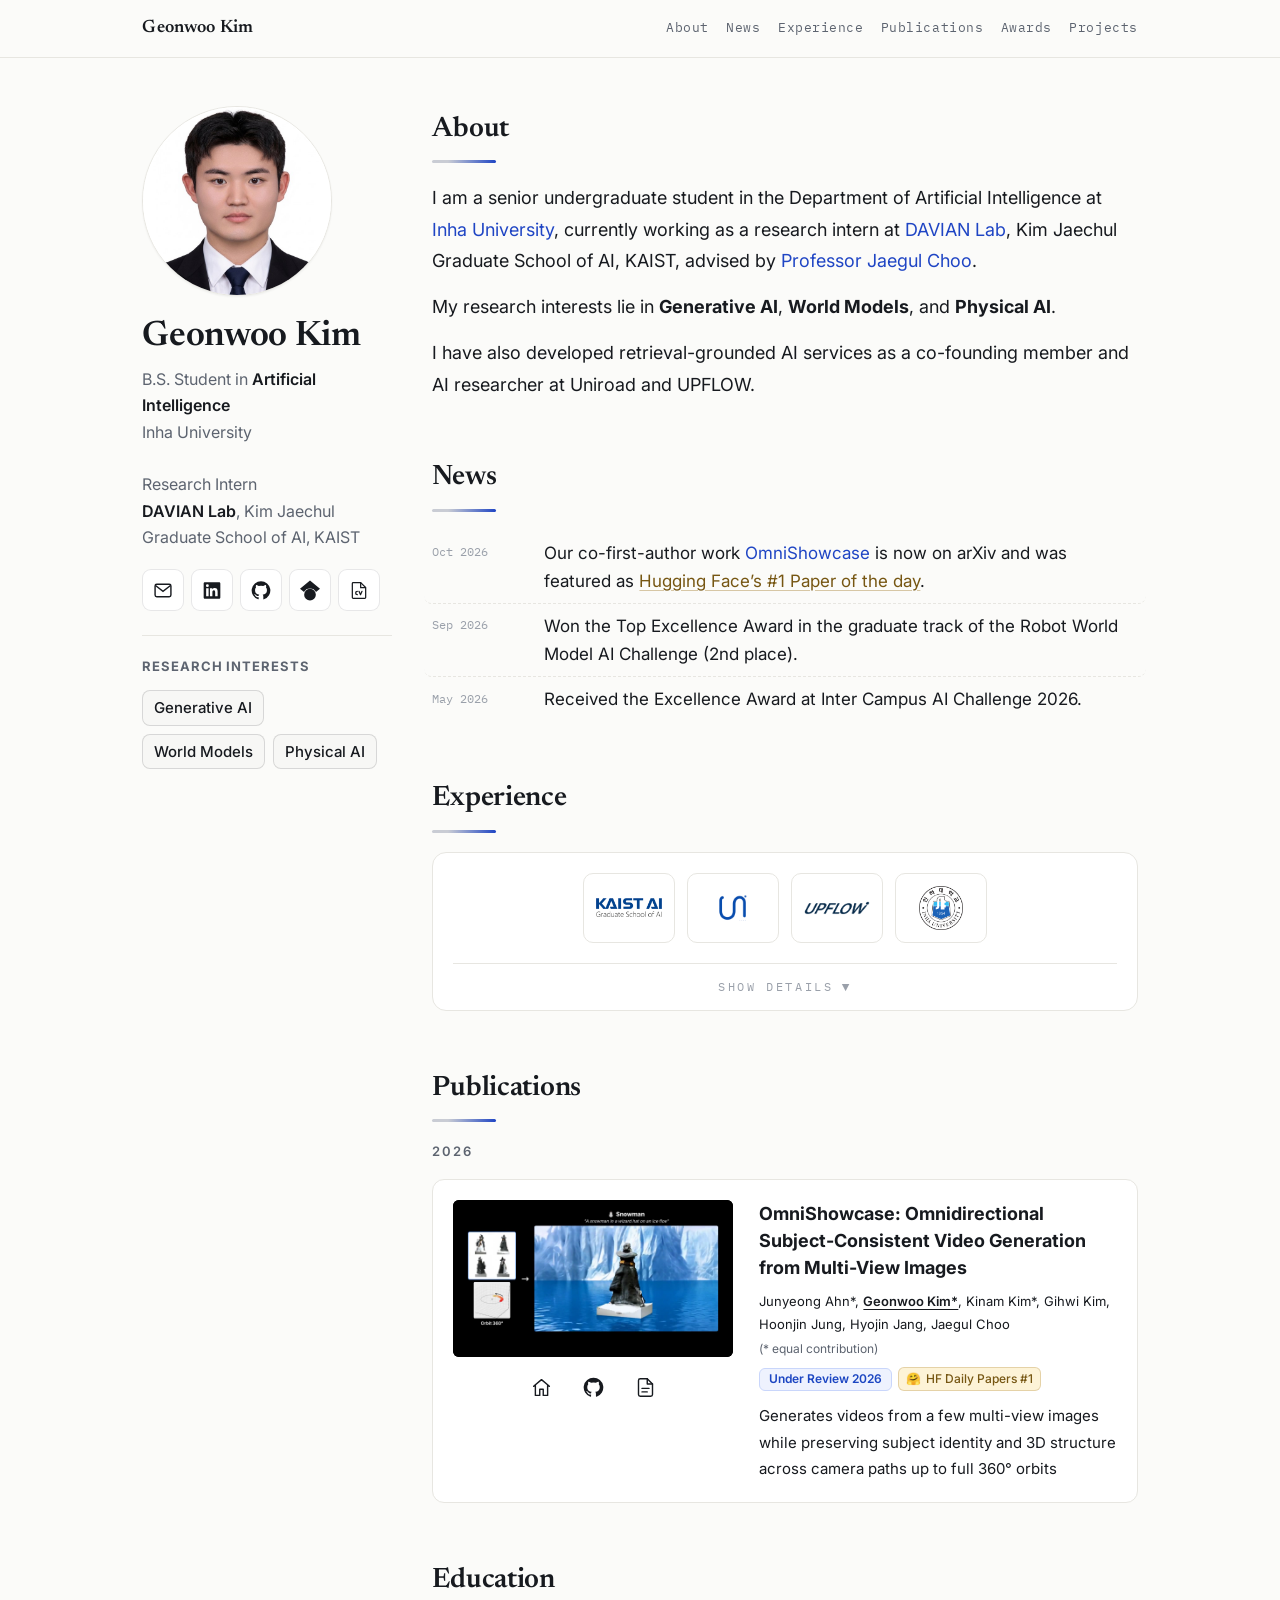
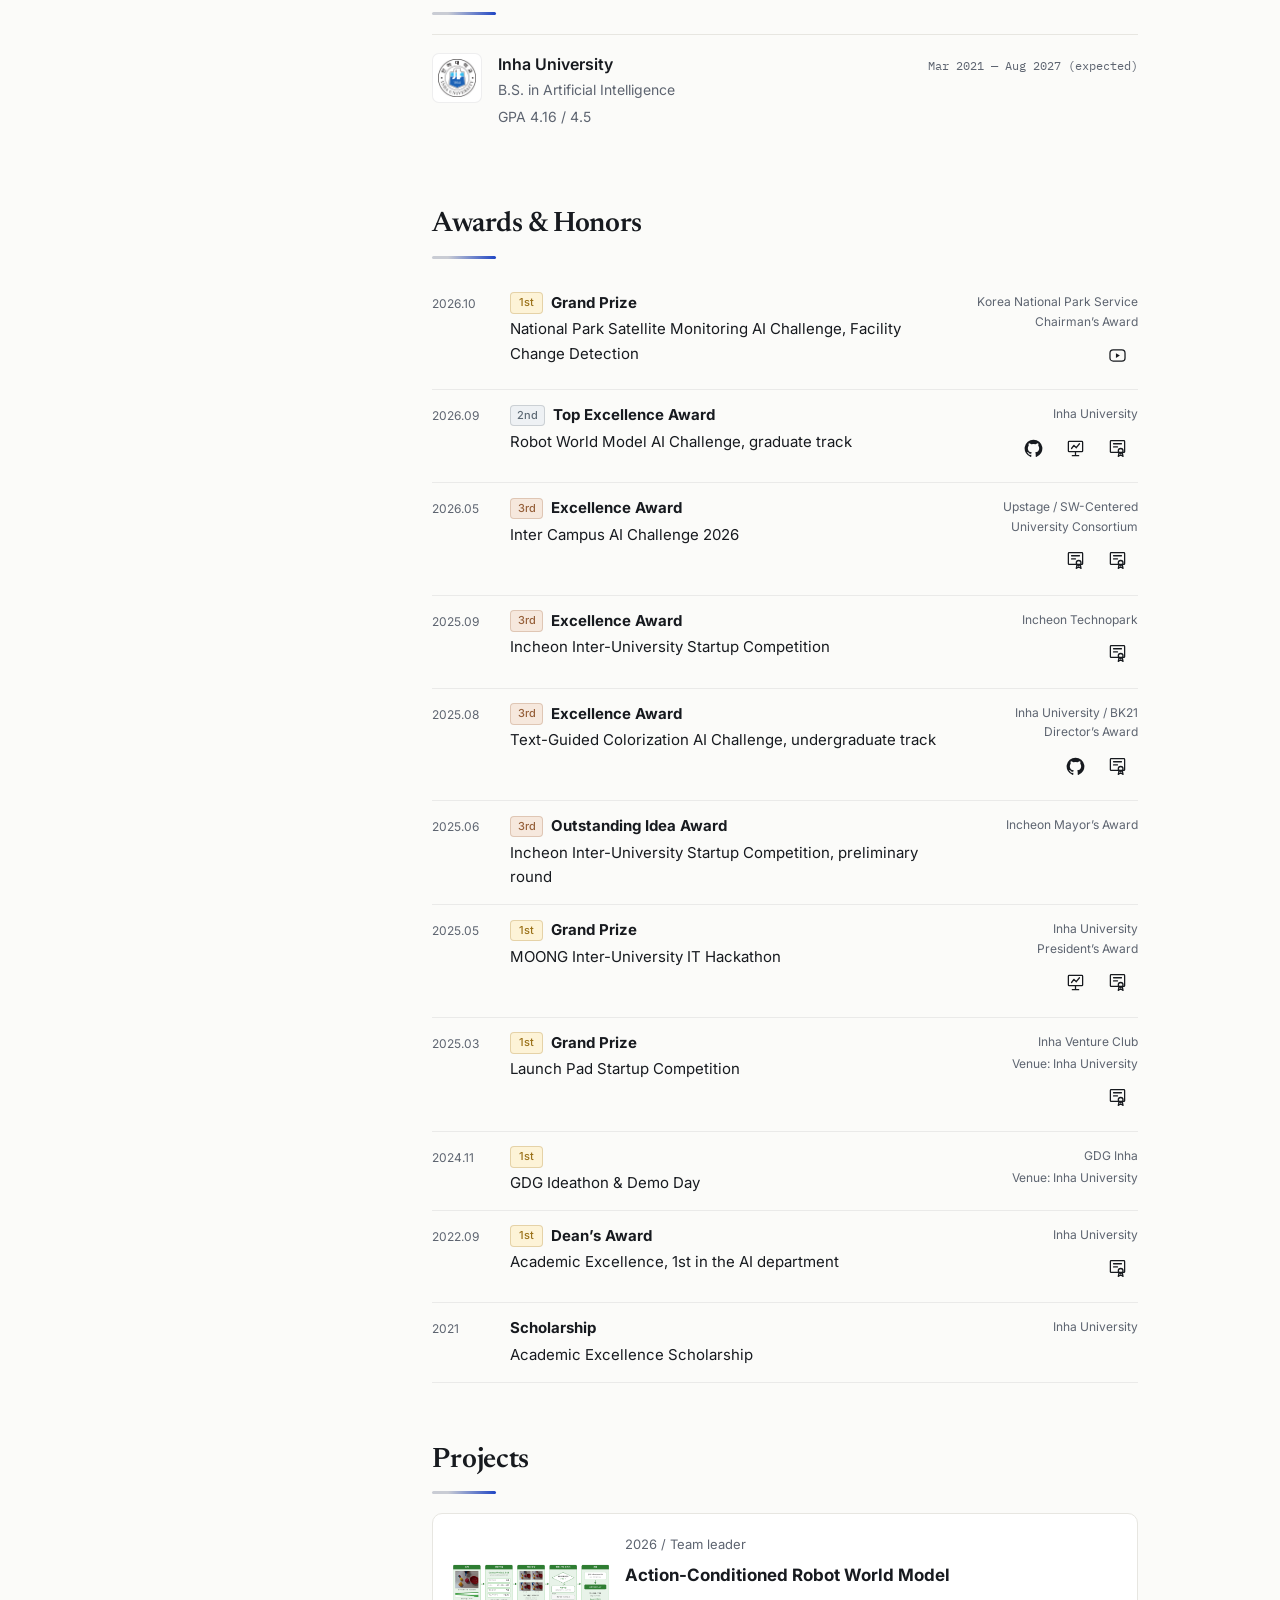
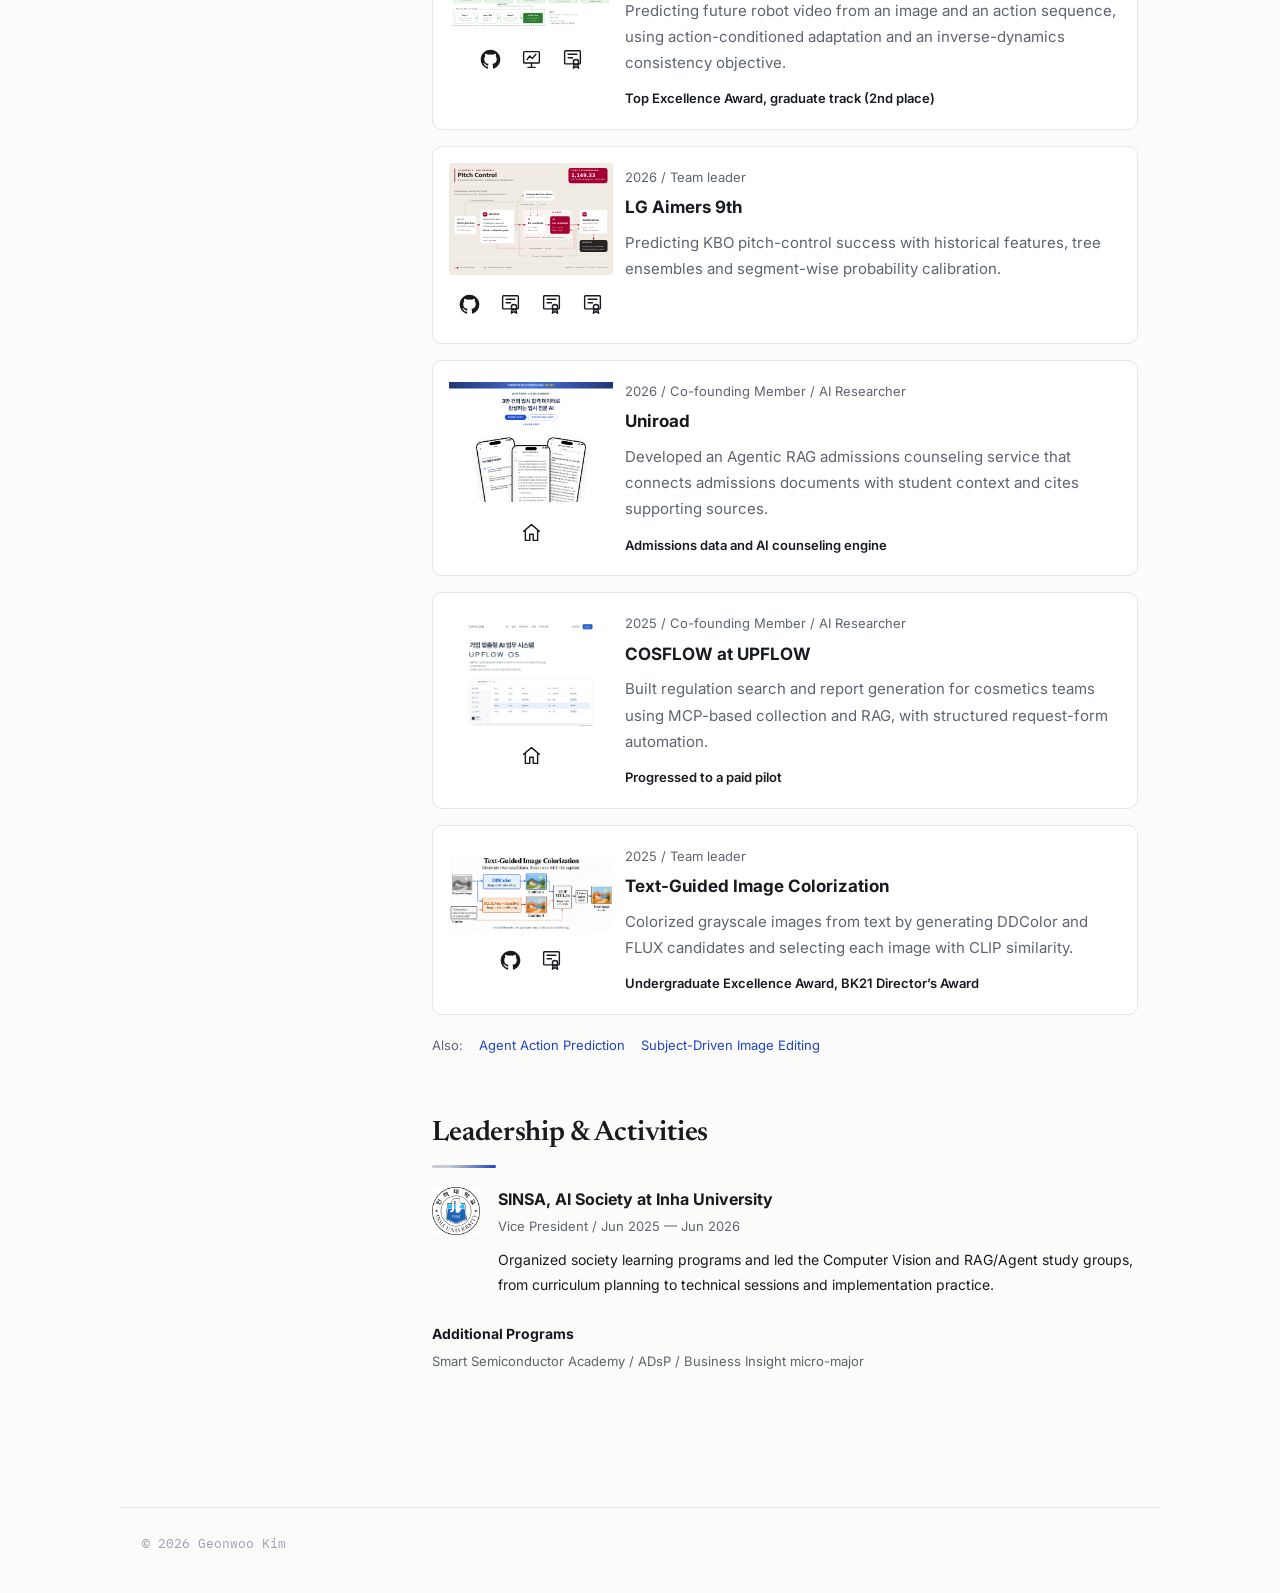
==== commit 42936c4b: "Simplify paper highlight and move LG Aimers to projects" ====
--- a/index.html
+++ b/index.html
@@ -1 +1 @@
-<!doctype html><html lang="en"><head><meta charset="utf-8"><meta name="viewport" content="width=device-width,initial-scale=1"><title>Geonwoo Kim</title><meta name="description" content="Geonwoo Kim — Generative AI, World Models, and Physical AI."><link rel="canonical" href="https://gxonu.github.io/"><link rel="preconnect" href="https://fonts.googleapis.com"><link rel="preconnect" href="https://fonts.gstatic.com" crossorigin><link href="https://fonts.googleapis.com/css2?family=Newsreader:ital,opsz,wght@0,6..72,400;0,6..72,500;0,6..72,600;1,6..72,400&family=Inter:wght@400;500;600&family=IBM+Plex+Mono:wght@400;500&display=swap" rel="stylesheet"><link rel="stylesheet" href="assets/original.css"><link rel="stylesheet" href="assets/portfolio.css?v=92dc783198"><link rel="stylesheet" href="assets/revision2.css?v=92dc783198"><link rel="stylesheet" href="assets/refinement.css?v=92dc783198"><link rel="stylesheet" href="assets/readability.css?v=10622975f4"><link rel="stylesheet" href="assets/publication-media.css?v=b8d141a58a04"></head><body class="version-b"><nav aria-label="Main navigation"><div class="nav-inner"><a class="nav-name" href="#about">Geonwoo Kim</a><a class="nl" href="#about">About</a><a class="nl" href="#news">News</a><a class="nl" href="#experience">Experience</a><a class="nl" href="#publications">Publications</a><a class="nl" href="#awards">Awards</a><a class="nl" href="#projects">Projects</a></div></nav><div class="wrap"><aside><img class="avatar" src="assets/profile.jpg" alt="Geonwoo Kim" width="190" height="190"><h1 class="side-name">Geonwoo Kim</h1><p class="side-role">B.S. Student in <b>Artificial Intelligence</b><br>Inha University<br><br>Research Intern<br><b>DAVIAN Lab</b>, Kim Jaechul Graduate School of AI, KAIST</p><div class="side-links social-icons" role="group" aria-label="Contact and profiles"><a class="social-icon" href="mailto:kgw8803@gmail.com" target="_blank" rel="noopener" aria-label="Email"><svg aria-hidden="true" focusable="false" viewBox="0 0 24 24" fill="none" stroke="currentColor" stroke-width="1.7"><rect x="2.5" y="4.5" width="19" height="15" rx="2"/><path d="m3 6 9 7 9-7"/></svg><span class="icon-tooltip" aria-hidden="true">Email</span></a><a class="social-icon" href="https://www.linkedin.com/in/geonwoo-kim-27a599303/" target="_blank" rel="noopener" aria-label="LinkedIn"><svg aria-hidden="true" focusable="false" viewBox="0 0 24 24" fill="currentColor"><path d="M20.45 2H3.55C2.69 2 2 2.68 2 3.52v16.96C2 21.32 2.69 22 3.55 22h16.9c.86 0 1.55-.68 1.55-1.52V3.52C22 2.68 21.31 2 20.45 2ZM7.93 18.75H4.98V9.2h2.95v9.55ZM6.46 7.89a1.71 1.71 0 1 1 0-3.42 1.71 1.71 0 0 1 0 3.42Zm12.29 10.86H15.8V14.1c0-1.1-.02-2.52-1.54-2.52-1.54 0-1.78 1.2-1.78 2.44v4.73H9.53V9.2h2.83v1.3h.04c.4-.75 1.36-1.54 2.79-1.54 2.99 0 3.56 1.97 3.56 4.53v5.26Z"/></svg><span class="icon-tooltip" aria-hidden="true">LinkedIn</span></a><a class="social-icon" href="https://github.com/gxonu" target="_blank" rel="noopener" aria-label="GitHub"><svg aria-hidden="true" focusable="false" viewBox="0 0 24 24" fill="currentColor"><path d="M12 .8a11.2 11.2 0 0 0-3.54 21.83c.56.1.76-.24.76-.54v-2.08c-3.12.68-3.78-1.33-3.78-1.33-.51-1.29-1.24-1.63-1.24-1.63-1.02-.7.08-.69.08-.69 1.12.08 1.71 1.15 1.71 1.15 1 1.71 2.62 1.22 3.26.93.1-.72.39-1.22.71-1.5-2.49-.28-5.1-1.24-5.1-5.54 0-1.23.44-2.22 1.15-3.01-.11-.29-.5-1.42.11-2.96 0 0 .94-.3 3.08 1.15a10.75 10.75 0 0 1 5.6 0c2.14-1.45 3.08-1.15 3.08-1.15.61 1.54.22 2.67.11 2.96.72.79 1.15 1.78 1.15 3.01 0 4.31-2.62 5.25-5.12 5.53.4.35.76 1.03.76 2.08v3.08c0 .3.2.65.77.54A11.2 11.2 0 0 0 12 .8Z"/></svg><span class="icon-tooltip" aria-hidden="true">GitHub</span></a><a class="social-icon" href="https://scholar.google.com/citations?user=7ziWvGkAAAAJ&amp;hl=ko" target="_blank" rel="noopener" aria-label="Google Scholar"><svg aria-hidden="true" focusable="false" viewBox="0 0 24 24" fill="currentColor"><path d="M12 0 0 9.75l4.8 3.9A8.02 8.02 0 0 1 12 9.5a8.02 8.02 0 0 1 7.2 4.15L24 9.75 12 0Z"/><circle cx="12" cy="17" r="7"/></svg><span class="icon-tooltip" aria-hidden="true">Google Scholar</span></a><a class="social-icon" href="assets/GeonwooKim_CV.pdf" target="_blank" rel="noopener" aria-label="CV"><svg aria-hidden="true" focusable="false" viewBox="0 0 24 24" fill="none" stroke="currentColor" stroke-width="1.5"><path d="M14 2.5H5a1 1 0 0 0-1 1v17a1 1 0 0 0 1 1h14a1 1 0 0 0 1-1v-12Z"/><path d="M14 2.5v6h6"/><path d="M10 13a2 2 0 1 0 0 4m2-4 1.8 4 1.8-4" stroke-linecap="round" stroke-linejoin="round"/></svg><span class="icon-tooltip" aria-hidden="true">CV</span></a></div><div class="research-interests"><strong>Research Interests</strong><div class="interest-tags" role="list" aria-label="Research interests"><span role="listitem">Generative AI</span><span role="listitem">World Models</span><span role="listitem">Physical AI</span></div></div></aside><main><section id="about"><h2>About</h2><div class="sec-body lead"><p data-copy="intro-0">I am a senior undergraduate student in the Department of Artificial Intelligence at <a href="https://www.inha.ac.kr/" target="_blank" rel="noopener">Inha University</a>, currently working as a research intern at <a href="https://davian.kaist.ac.kr/" target="_blank" rel="noopener">DAVIAN Lab</a>, Kim Jaechul Graduate School of AI, KAIST, advised by <a href="https://sites.google.com/site/jaegulchoo/" target="_blank" rel="noopener">Professor Jaegul Choo</a>.</p><p data-copy="intro-1">My research interests lie in <strong>Generative AI</strong>, <strong>World Models</strong>, and <strong>Physical AI</strong>.</p><p data-copy="intro-2">I have also developed retrieval-grounded AI services as a co-founding member and AI researcher at Uniroad and UPFLOW.</p></div></section><section id="news"><h2>News</h2><div class="sec-body"><ul class="news"><li><time>Oct 2026</time><span>Our co-first-author work <a href="https://arxiv.org/abs/2610.35684" target="_blank" rel="noopener">OmniShowcase</a> is now on arXiv and was featured as <a class="paper-news-link" href="https://huggingface.co/papers/2610.35684" target="_blank" rel="noopener">Hugging Face’s #1 Paper of the day</a>.</span></li><li><time>Sep 2026</time><span>Won the Top Excellence Award in the graduate track of the Robot World Model AI Challenge (2nd place).</span></li><li><time>May 2026</time><span>Received the Excellence Award at Inter Campus AI Challenge 2026.</span></li></ul></div></section><section id="experience"><h2>Experience</h2><div class="sec-body"><div class="xp-card" id="xpCard"><div class="logo-tiles"><a class="tile" href="https://davian.kaist.ac.kr/" target="_blank" rel="noopener" title="KAIST AI — Research Intern, DAVIAN Lab"><img src="assets/kaist.png" alt="KAIST AI"></a><a class="tile" href="https://www.lgaimers.ai/" target="_blank" rel="noopener" title="LG Aimers 9th — AI Training &amp; Hackathon"><img src="assets/lg.png" alt="LG Aimers 9th"></a><a class="tile" href="https://uni2road.com/chat" target="_blank" rel="noopener" title="Uniroad — Co-founding Member / AI Researcher"><img src="assets/uniroad-logo.png" alt="Uniroad"></a><a class="tile" href="https://upflow.ai.kr/index.html" target="_blank" rel="noopener" title="UPFLOW — Co-founding Member / AI Researcher"><img src="assets/upflow-logo.svg" alt="UPFLOW"></a><a class="tile" href="https://sites.google.com/view/mailab-inha/" target="_blank" rel="noopener" title="Multimodal AI Lab, Inha University — Undergraduate Researcher"><img src="assets/inha.png" alt="Multimodal AI Lab, Inha University"></a></div><button class="xp-toggle" aria-expanded="false" aria-controls="xpList" type="button"><span id="xpLabel">Show details</span><span class="chev" aria-hidden="true">▼</span></button><div class="xp-list" id="xpList"><article class="xp-row"><a class="xp-logo" href="https://davian.kaist.ac.kr/" target="_blank" rel="noopener"><img src="assets/kaist.png" alt="KAIST AI"></a><div><div class="xp-heading"><h3>KAIST AI</h3><time>Dec 2025 — Present</time></div><p class="role">Research Intern, DAVIAN Lab</p><p class="xp-description">Generative video and 3D-consistent subject modeling.</p></div></article><article class="xp-row"><a class="xp-logo" href="https://www.lgaimers.ai/" target="_blank" rel="noopener"><img src="assets/lg.png" alt="LG Aimers 9th"></a><div><div class="xp-heading"><h3>LG Aimers 9th</h3><time>Jun 2026 — Sep 2026</time></div><p class="role">AI Training &amp; Hackathon</p><p class="xp-description">Completed Phase I and II; led the pitch-control prediction project.</p><div class="resource-links"><a href="assets/lg-aimers-completion.pdf" target="_blank" rel="noopener">Completion</a><a href="assets/lg-aimers-phase1.pdf" target="_blank" rel="noopener">Phase I</a><a href="assets/lg-aimers-certificate.pdf" target="_blank" rel="noopener">Phase II</a></div></div></article><article class="xp-row"><a class="xp-logo" href="https://uni2road.com/chat" target="_blank" rel="noopener"><img src="assets/uniroad-logo.png" alt="Uniroad"></a><div><div class="xp-heading"><h3>Uniroad</h3><time>Mar 2026 — Jul 2026</time></div><p class="role">Co-founding Member / AI Researcher</p><p class="xp-description">Admissions data and Agentic RAG counseling.</p></div></article><article class="xp-row"><a class="xp-logo" href="https://upflow.ai.kr/index.html" target="_blank" rel="noopener"><img src="assets/upflow-logo.svg" alt="UPFLOW"></a><div><div class="xp-heading"><h3>UPFLOW</h3><time>Feb 2025 — Oct 2025</time></div><p class="role">Co-founding Member / AI Researcher</p><p class="xp-description">Retrieval-grounded regulation search and workflow automation.</p></div></article><article class="xp-row"><a class="xp-logo" href="https://sites.google.com/view/mailab-inha/" target="_blank" rel="noopener"><img src="assets/inha.png" alt="Multimodal AI Lab, Inha University"></a><div><div class="xp-heading"><h3>Multimodal AI Lab, Inha University</h3><time>Dec 2024 — Dec 2025</time></div><p class="role">Undergraduate Researcher</p><p class="xp-description">Training-free subject-driven image editing.</p></div></article></div></div></div></section><section id="publications"><h2>Publications</h2><div class="sec-body"><p class="year-label">2026</p><article class="publication"><div class="publication-visual"><div class="publication-media"><video class="publication-video" autoplay muted playsinline loop preload="metadata" width="1280" height="720" poster="assets/omnishowcase-teaser-poster.jpg" aria-label="OmniShowcase video generation teaser"><source src="assets/omnishowcase-teaser.mp4" type="video/mp4"><a href="assets/omnishowcase-teaser.mp4">Watch the OmniShowcase teaser</a></video></div><div class="publication-icon-links" aria-label="Publication resources"><a href="https://justin4ai.github.io/OmniShowcase/" target="_blank" rel="noopener" aria-label="Project Page" title="Project Page"><svg viewBox="0 0 24 24" width="21" height="21" fill="none" stroke="currentColor" stroke-width="1.6" stroke-linecap="round" stroke-linejoin="round" aria-hidden="true" focusable="false"><path d="M3 10.5 12 3l9 7.5M5 9v12h5v-7h4v7h5V9"/></svg></a><a href="https://github.com/justin4ai/OmniShowcase" target="_blank" rel="noopener" aria-label="Code on GitHub" title="Code on GitHub"><svg width="21" height="21" aria-hidden="true" focusable="false" viewBox="0 0 24 24" fill="currentColor"><path d="M12 .8a11.2 11.2 0 0 0-3.54 21.83c.56.1.76-.24.76-.54v-2.08c-3.12.68-3.78-1.33-3.78-1.33-.51-1.29-1.24-1.63-1.24-1.63-1.02-.7.08-.69.08-.69 1.12.08 1.71 1.15 1.71 1.15 1 1.71 2.62 1.22 3.26.93.1-.72.39-1.22.71-1.5-2.49-.28-5.1-1.24-5.1-5.54 0-1.23.44-2.22 1.15-3.01-.11-.29-.5-1.42.11-2.96 0 0 .94-.3 3.08 1.15a10.75 10.75 0 0 1 5.6 0c2.14-1.45 3.08-1.15 3.08-1.15.61 1.54.22 2.67.11 2.96.72.79 1.15 1.78 1.15 3.01 0 4.31-2.62 5.25-5.12 5.53.4.35.76 1.03.76 2.08v3.08c0 .3.2.65.77.54A11.2 11.2 0 0 0 12 .8Z"/></svg></a><a href="https://arxiv.org/abs/2610.35684" target="_blank" rel="noopener" aria-label="arXiv paper" title="arXiv paper"><svg viewBox="0 0 24 24" width="21" height="21" fill="none" stroke="currentColor" stroke-width="1.6" stroke-linecap="round" stroke-linejoin="round" aria-hidden="true" focusable="false"><path d="M14 2H6a2 2 0 0 0-2 2v16a2 2 0 0 0 2 2h12a2 2 0 0 0 2-2V8z"/><path d="M14 2v6h6M8 13h8M8 17h6"/></svg></a></div></div><div class="publication-copy"><div class="publication-text"><h3>OmniShowcase: Omnidirectional Subject-Consistent Video Generation from Multi-View Images</h3><p class="publication-authors">Junyeong Ahn*, <strong class="author-self">Geonwoo Kim*</strong>, Kinam Kim*, Gihwi Kim, Hoonjin Jung, Hyojin Jang, Jaegul Choo <span class="equal-contribution">(* equal contribution)</span></p><div class="publication-badges"><p class="research-status">Under Review 2026</p><a class="paper-highlight" href="https://huggingface.co/papers/2610.35684" target="_blank" rel="noopener" aria-label="OmniShowcase, number 1 Paper of the day on Hugging Face"><span class="paper-highlight-rank">#1</span><span>Hugging Face Daily Papers</span><span class="paper-highlight-arrow" aria-hidden="true">↗</span></a></div><p class="tldr" data-copy="publication">Generates videos from a few multi-view images while preserving subject identity and 3D structure across camera paths up to full 360° orbits</p></div></div></article></div></section><section id="education"><h2>Education</h2><div class="sec-body"><article class="xp-row"><a class="xp-logo" href="https://www.inha.ac.kr/" target="_blank" rel="noopener"><img src="assets/inha.png" alt="Inha University"></a><div><div class="xp-heading"><h3>Inha University</h3><time>Mar 2021 — Aug 2027 (expected)</time></div><p class="role">B.S. in Artificial Intelligence</p><p class="xp-description">GPA 4.16 / 4.5</p></div></article></div></section><section id="awards"><h2>Awards &amp; Honors</h2><div class="sec-body award-list"><article class="award-row"><time>2026.10</time><div class="award-main"><div class="award-heading"><span class="rank-badge rank-1st">1st</span><strong>Grand Prize</strong></div><p class="award-event">National Park Satellite Monitoring AI Challenge, Facility Change Detection</p></div><div class="award-meta"><p class="award-host">Korea National Park Service<br>Chairman’s Award</p><div class="award-icon-links" aria-label="Award resources"><a href="https://youtu.be/D5Rg_QvVzro" target="_blank" rel="noopener" aria-label="Solution video on YouTube" title="Solution video on YouTube"><svg viewBox="0 0 24 24" width="21" height="21" fill="none" stroke="currentColor" stroke-width="1.6" stroke-linecap="round" stroke-linejoin="round" aria-hidden="true" focusable="false"><rect x="2.5" y="5" width="19" height="14" rx="4"/><path d="m10 9 5 3-5 3Z" fill="currentColor" stroke="none"/></svg></a></div></div></article><article class="award-row"><time>2026.09</time><div class="award-main"><div class="award-heading"><span class="rank-badge rank-2nd">2nd</span><strong>Top Excellence Award</strong></div><p class="award-event">Robot World Model AI Challenge, graduate track</p></div><div class="award-meta"><p class="award-host">Inha University</p><div class="award-icon-links" aria-label="Award resources"><a href="https://github.com/gxonu/Worldmodel-AI-Challenge" target="_blank" rel="noopener" aria-label="Code on GitHub" title="Code on GitHub"><svg width="21" height="21" aria-hidden="true" focusable="false" viewBox="0 0 24 24" fill="currentColor"><path d="M12 .8a11.2 11.2 0 0 0-3.54 21.83c.56.1.76-.24.76-.54v-2.08c-3.12.68-3.78-1.33-3.78-1.33-.51-1.29-1.24-1.63-1.24-1.63-1.02-.7.08-.69.08-.69 1.12.08 1.71 1.15 1.71 1.15 1 1.71 2.62 1.22 3.26.93.1-.72.39-1.22.71-1.5-2.49-.28-5.1-1.24-5.1-5.54 0-1.23.44-2.22 1.15-3.01-.11-.29-.5-1.42.11-2.96 0 0 .94-.3 3.08 1.15a10.75 10.75 0 0 1 5.6 0c2.14-1.45 3.08-1.15 3.08-1.15.61 1.54.22 2.67.11 2.96.72.79 1.15 1.78 1.15 3.01 0 4.31-2.62 5.25-5.12 5.53.4.35.76 1.03.76 2.08v3.08c0 .3.2.65.77.54A11.2 11.2 0 0 0 12 .8Z"/></svg></a><a href="assets/world-model-slides.pdf" target="_blank" rel="noopener" aria-label="Slides" title="Slides"><svg viewBox="0 0 24 24" width="21" height="21" fill="none" stroke="currentColor" stroke-width="1.6" stroke-linecap="round" stroke-linejoin="round" aria-hidden="true" focusable="false"><rect x="3" y="3" width="18" height="13" rx="1"/><path d="M12 16v5M8 21h8M7 12l3-4 3 3 4-5"/></svg></a><a href="assets/world-model-certificate.pdf" target="_blank" rel="noopener" aria-label="Certificate" title="Certificate"><svg viewBox="0 0 24 24" width="21" height="21" fill="none" stroke="currentColor" stroke-width="1.6" stroke-linecap="round" stroke-linejoin="round" aria-hidden="true" focusable="false"><rect x="3" y="2" width="18" height="15" rx="1"/><path d="M7 6h10M7 10h5"/><circle cx="16" cy="15" r="3"/><path d="m14 17-1 5 3-2 3 2-1-5"/></svg></a></div></div></article><article class="award-row"><time>2026.05</time><div class="award-main"><div class="award-heading"><span class="rank-badge rank-3rd">3rd</span><strong>Excellence Award</strong></div><p class="award-event">Inter Campus AI Challenge 2026</p></div><div class="award-meta"><p class="award-host">Upstage / SW-Centered University Consortium</p><div class="award-icon-links" aria-label="Award resources"><a href="assets/icac-certificate.pdf" target="_blank" rel="noopener" aria-label="Certificate" title="Certificate"><svg viewBox="0 0 24 24" width="21" height="21" fill="none" stroke="currentColor" stroke-width="1.6" stroke-linecap="round" stroke-linejoin="round" aria-hidden="true" focusable="false"><rect x="3" y="2" width="18" height="15" rx="1"/><path d="M7 6h10M7 10h5"/><circle cx="16" cy="15" r="3"/><path d="m14 17-1 5 3-2 3 2-1-5"/></svg></a><a href="assets/icac-participation.pdf" target="_blank" rel="noopener" aria-label="Participation certificate" title="Participation certificate"><svg viewBox="0 0 24 24" width="21" height="21" fill="none" stroke="currentColor" stroke-width="1.6" stroke-linecap="round" stroke-linejoin="round" aria-hidden="true" focusable="false"><rect x="3" y="2" width="18" height="15" rx="1"/><path d="M7 6h10M7 10h5"/><circle cx="16" cy="15" r="3"/><path d="m14 17-1 5 3-2 3 2-1-5"/></svg></a></div></div></article><article class="award-row"><time>2025.09</time><div class="award-main"><div class="award-heading"><span class="rank-badge rank-3rd">3rd</span><strong>Excellence Award</strong></div><p class="award-event">Incheon Inter-University Startup Competition</p></div><div class="award-meta"><p class="award-host">Incheon Technopark</p><div class="award-icon-links" aria-label="Award resources"><a href="assets/incheon-startup-certificate.pdf" target="_blank" rel="noopener" aria-label="Certificate" title="Certificate"><svg viewBox="0 0 24 24" width="21" height="21" fill="none" stroke="currentColor" stroke-width="1.6" stroke-linecap="round" stroke-linejoin="round" aria-hidden="true" focusable="false"><rect x="3" y="2" width="18" height="15" rx="1"/><path d="M7 6h10M7 10h5"/><circle cx="16" cy="15" r="3"/><path d="m14 17-1 5 3-2 3 2-1-5"/></svg></a></div></div></article><article class="award-row"><time>2025.08</time><div class="award-main"><div class="award-heading"><span class="rank-badge rank-3rd">3rd</span><strong>Excellence Award</strong></div><p class="award-event">Text-Guided Colorization AI Challenge, undergraduate track</p></div><div class="award-meta"><p class="award-host">Inha University / BK21 Director’s Award</p><div class="award-icon-links" aria-label="Award resources"><a href="https://github.com/gxonu/Text-Guided-Colorization" target="_blank" rel="noopener" aria-label="Code on GitHub" title="Code on GitHub"><svg width="21" height="21" aria-hidden="true" focusable="false" viewBox="0 0 24 24" fill="currentColor"><path d="M12 .8a11.2 11.2 0 0 0-3.54 21.83c.56.1.76-.24.76-.54v-2.08c-3.12.68-3.78-1.33-3.78-1.33-.51-1.29-1.24-1.63-1.24-1.63-1.02-.7.08-.69.08-.69 1.12.08 1.71 1.15 1.71 1.15 1 1.71 2.62 1.22 3.26.93.1-.72.39-1.22.71-1.5-2.49-.28-5.1-1.24-5.1-5.54 0-1.23.44-2.22 1.15-3.01-.11-.29-.5-1.42.11-2.96 0 0 .94-.3 3.08 1.15a10.75 10.75 0 0 1 5.6 0c2.14-1.45 3.08-1.15 3.08-1.15.61 1.54.22 2.67.11 2.96.72.79 1.15 1.78 1.15 3.01 0 4.31-2.62 5.25-5.12 5.53.4.35.76 1.03.76 2.08v3.08c0 .3.2.65.77.54A11.2 11.2 0 0 0 12 .8Z"/></svg></a><a href="assets/colorization-certificate.pdf" target="_blank" rel="noopener" aria-label="Certificate" title="Certificate"><svg viewBox="0 0 24 24" width="21" height="21" fill="none" stroke="currentColor" stroke-width="1.6" stroke-linecap="round" stroke-linejoin="round" aria-hidden="true" focusable="false"><rect x="3" y="2" width="18" height="15" rx="1"/><path d="M7 6h10M7 10h5"/><circle cx="16" cy="15" r="3"/><path d="m14 17-1 5 3-2 3 2-1-5"/></svg></a></div></div></article><article class="award-row"><time>2025.06</time><div class="award-main"><div class="award-heading"><span class="rank-badge rank-3rd">3rd</span><strong>Outstanding Idea Award</strong></div><p class="award-event">Incheon Inter-University Startup Competition, preliminary round</p></div><div class="award-meta"><p class="award-host">Incheon Mayor’s Award</p></div></article><article class="award-row"><time>2025.05</time><div class="award-main"><div class="award-heading"><span class="rank-badge rank-1st">1st</span><strong>Grand Prize</strong></div><p class="award-event">MOONG Inter-University IT Hackathon</p></div><div class="award-meta"><p class="award-host">Inha University President’s Award</p><div class="award-icon-links" aria-label="Award resources"><a href="assets/moong-slides.pdf" target="_blank" rel="noopener" aria-label="Slides" title="Slides"><svg viewBox="0 0 24 24" width="21" height="21" fill="none" stroke="currentColor" stroke-width="1.6" stroke-linecap="round" stroke-linejoin="round" aria-hidden="true" focusable="false"><rect x="3" y="3" width="18" height="13" rx="1"/><path d="M12 16v5M8 21h8M7 12l3-4 3 3 4-5"/></svg></a><a href="assets/moong-certificate.pdf" target="_blank" rel="noopener" aria-label="Certificate" title="Certificate"><svg viewBox="0 0 24 24" width="21" height="21" fill="none" stroke="currentColor" stroke-width="1.6" stroke-linecap="round" stroke-linejoin="round" aria-hidden="true" focusable="false"><rect x="3" y="2" width="18" height="15" rx="1"/><path d="M7 6h10M7 10h5"/><circle cx="16" cy="15" r="3"/><path d="m14 17-1 5 3-2 3 2-1-5"/></svg></a></div></div></article><article class="award-row"><time>2025.03</time><div class="award-main"><div class="award-heading"><span class="rank-badge rank-1st">1st</span><strong>Grand Prize</strong></div><p class="award-event">Launch Pad Startup Competition</p></div><div class="award-meta"><p class="award-host">Inha Venture Club</p><p class="award-venue">Venue: Inha University</p><div class="award-icon-links" aria-label="Award resources"><a href="assets/launch-pad-certificate.pdf" target="_blank" rel="noopener" aria-label="Certificate" title="Certificate"><svg viewBox="0 0 24 24" width="21" height="21" fill="none" stroke="currentColor" stroke-width="1.6" stroke-linecap="round" stroke-linejoin="round" aria-hidden="true" focusable="false"><rect x="3" y="2" width="18" height="15" rx="1"/><path d="M7 6h10M7 10h5"/><circle cx="16" cy="15" r="3"/><path d="m14 17-1 5 3-2 3 2-1-5"/></svg></a></div></div></article><article class="award-row"><time>2024.11</time><div class="award-main"><div class="award-heading"><span class="rank-badge rank-1st">1st</span></div><p class="award-event">GDG Ideathon &amp; Demo Day</p></div><div class="award-meta"><p class="award-host">GDG Inha</p><p class="award-venue">Venue: Inha University</p></div></article><article class="award-row"><time>2022.09</time><div class="award-main"><div class="award-heading"><span class="rank-badge rank-1st">1st</span><strong>Dean’s Award</strong></div><p class="award-event">Academic Excellence, 1st in the AI department</p></div><div class="award-meta"><p class="award-host">Inha University</p><div class="award-icon-links" aria-label="Award resources"><a href="assets/academic-excellence-certificate.pdf" target="_blank" rel="noopener" aria-label="Certificate" title="Certificate"><svg viewBox="0 0 24 24" width="21" height="21" fill="none" stroke="currentColor" stroke-width="1.6" stroke-linecap="round" stroke-linejoin="round" aria-hidden="true" focusable="false"><rect x="3" y="2" width="18" height="15" rx="1"/><path d="M7 6h10M7 10h5"/><circle cx="16" cy="15" r="3"/><path d="m14 17-1 5 3-2 3 2-1-5"/></svg></a></div></div></article><article class="award-row"><time>2021</time><div class="award-main"><div class="award-heading"><strong>Scholarship</strong></div><p class="award-event">Academic Excellence Scholarship</p></div><div class="award-meta"><p class="award-host">Inha University</p></div></article></div></section><section id="projects"><h2>Projects</h2><div class="sec-body project-grid"><article class="project-card"><div class="project-visual"><a class="project-image" href="assets/world-model-pipeline.png" target="_blank" rel="noopener" aria-label="Open Action-Conditioned Robot World Model figure"><img src="assets/world-model-pipeline.png" alt="Robot World Model pipeline from the project repository"></a><div class="project-icon-links" aria-label="Project resources"><a href="https://github.com/gxonu/Worldmodel-AI-Challenge" target="_blank" rel="noopener" aria-label="Code on GitHub" title="Code on GitHub"><svg width="21" height="21" aria-hidden="true" focusable="false" viewBox="0 0 24 24" fill="currentColor"><path d="M12 .8a11.2 11.2 0 0 0-3.54 21.83c.56.1.76-.24.76-.54v-2.08c-3.12.68-3.78-1.33-3.78-1.33-.51-1.29-1.24-1.63-1.24-1.63-1.02-.7.08-.69.08-.69 1.12.08 1.71 1.15 1.71 1.15 1 1.71 2.62 1.22 3.26.93.1-.72.39-1.22.71-1.5-2.49-.28-5.1-1.24-5.1-5.54 0-1.23.44-2.22 1.15-3.01-.11-.29-.5-1.42.11-2.96 0 0 .94-.3 3.08 1.15a10.75 10.75 0 0 1 5.6 0c2.14-1.45 3.08-1.15 3.08-1.15.61 1.54.22 2.67.11 2.96.72.79 1.15 1.78 1.15 3.01 0 4.31-2.62 5.25-5.12 5.53.4.35.76 1.03.76 2.08v3.08c0 .3.2.65.77.54A11.2 11.2 0 0 0 12 .8Z"/></svg></a><a href="assets/world-model-slides.pdf" target="_blank" rel="noopener" aria-label="Slides" title="Slides"><svg viewBox="0 0 24 24" width="21" height="21" fill="none" stroke="currentColor" stroke-width="1.6" stroke-linecap="round" stroke-linejoin="round" aria-hidden="true" focusable="false"><rect x="3" y="3" width="18" height="13" rx="1"/><path d="M12 16v5M8 21h8M7 12l3-4 3 3 4-5"/></svg></a><a href="assets/world-model-certificate.pdf" target="_blank" rel="noopener" aria-label="Certificate" title="Certificate"><svg viewBox="0 0 24 24" width="21" height="21" fill="none" stroke="currentColor" stroke-width="1.6" stroke-linecap="round" stroke-linejoin="round" aria-hidden="true" focusable="false"><rect x="3" y="2" width="18" height="15" rx="1"/><path d="M7 6h10M7 10h5"/><circle cx="16" cy="15" r="3"/><path d="m14 17-1 5 3-2 3 2-1-5"/></svg></a></div></div><div class="project-copy"><p class="project-role">2026 / Team leader</p><h3>Action-Conditioned Robot World Model</h3><p class="project-summary" data-copy="project-0">Predicting future robot video from an image and an action sequence, using action-conditioned adaptation and an inverse-dynamics consistency objective.</p><p class="project-result">Top Excellence Award, graduate track (2nd place)</p></div></article><article class="project-card"><div class="project-visual"><a class="project-image" href="assets/lg-aimers-pipeline-v3.svg" target="_blank" rel="noopener" aria-label="Open LG Aimers: Pitch Control Prediction figure"><img src="assets/lg-aimers-pipeline-v3.svg" alt="LG Aimers inference pipeline: anchor, R-only B1 and risk-middle residuals, F bypass, and R/F calibration"></a><div class="project-icon-links" aria-label="Project resources"><a href="https://github.com/gxonu/LG-Aimers-9th-PitchControl" target="_blank" rel="noopener" aria-label="Code on GitHub" title="Code on GitHub"><svg width="21" height="21" aria-hidden="true" focusable="false" viewBox="0 0 24 24" fill="currentColor"><path d="M12 .8a11.2 11.2 0 0 0-3.54 21.83c.56.1.76-.24.76-.54v-2.08c-3.12.68-3.78-1.33-3.78-1.33-.51-1.29-1.24-1.63-1.24-1.63-1.02-.7.08-.69.08-.69 1.12.08 1.71 1.15 1.71 1.15 1 1.71 2.62 1.22 3.26.93.1-.72.39-1.22.71-1.5-2.49-.28-5.1-1.24-5.1-5.54 0-1.23.44-2.22 1.15-3.01-.11-.29-.5-1.42.11-2.96 0 0 .94-.3 3.08 1.15a10.75 10.75 0 0 1 5.6 0c2.14-1.45 3.08-1.15 3.08-1.15.61 1.54.22 2.67.11 2.96.72.79 1.15 1.78 1.15 3.01 0 4.31-2.62 5.25-5.12 5.53.4.35.76 1.03.76 2.08v3.08c0 .3.2.65.77.54A11.2 11.2 0 0 0 12 .8Z"/></svg></a><a href="assets/lg-aimers-completion.pdf" target="_blank" rel="noopener" aria-label="Completion certificate" title="Completion certificate"><svg viewBox="0 0 24 24" width="21" height="21" fill="none" stroke="currentColor" stroke-width="1.6" stroke-linecap="round" stroke-linejoin="round" aria-hidden="true" focusable="false"><rect x="3" y="2" width="18" height="15" rx="1"/><path d="M7 6h10M7 10h5"/><circle cx="16" cy="15" r="3"/><path d="m14 17-1 5 3-2 3 2-1-5"/></svg></a><a href="assets/lg-aimers-phase1.pdf" target="_blank" rel="noopener" aria-label="Phase I certificate" title="Phase I certificate"><svg viewBox="0 0 24 24" width="21" height="21" fill="none" stroke="currentColor" stroke-width="1.6" stroke-linecap="round" stroke-linejoin="round" aria-hidden="true" focusable="false"><rect x="3" y="2" width="18" height="15" rx="1"/><path d="M7 6h10M7 10h5"/><circle cx="16" cy="15" r="3"/><path d="m14 17-1 5 3-2 3 2-1-5"/></svg></a><a href="assets/lg-aimers-certificate.pdf" target="_blank" rel="noopener" aria-label="Phase II certificate" title="Phase II certificate"><svg viewBox="0 0 24 24" width="21" height="21" fill="none" stroke="currentColor" stroke-width="1.6" stroke-linecap="round" stroke-linejoin="round" aria-hidden="true" focusable="false"><rect x="3" y="2" width="18" height="15" rx="1"/><path d="M7 6h10M7 10h5"/><circle cx="16" cy="15" r="3"/><path d="m14 17-1 5 3-2 3 2-1-5"/></svg></a></div></div><div class="project-copy"><p class="project-role">2026 / Team leader</p><h3>LG Aimers: Pitch Control Prediction</h3><p class="project-summary" data-copy="project-1">Predicting KBO pitch-control success with historical features, tree ensembles and segment-wise probability calibration.</p><p class="project-result">LG Aimers 9th / Leaderboard 88th</p></div></article><article class="project-card"><div class="project-visual"><a class="project-image" href="assets/uniroad-project.png" target="_blank" rel="noopener" aria-label="Open Uniroad figure"><img src="assets/uniroad-project.png" alt="Uniroad admissions counseling service interface"></a><div class="project-icon-links" aria-label="Project resources"><a href="https://uni2road.com/chat" target="_blank" rel="noopener" aria-label="Service" title="Service"><svg viewBox="0 0 24 24" width="21" height="21" fill="none" stroke="currentColor" stroke-width="1.6" stroke-linecap="round" stroke-linejoin="round" aria-hidden="true" focusable="false"><path d="M3 10.5 12 3l9 7.5M5 9v12h5v-7h4v7h5V9"/></svg></a></div></div><div class="project-copy"><p class="project-role">2026 / Co-founding Member / AI Researcher</p><h3>Uniroad</h3><p class="project-summary" data-copy="project-2">Developed an Agentic RAG admissions counseling service that connects admissions documents with student context and cites supporting sources.</p><p class="project-result">Admissions data and AI counseling engine</p></div></article><article class="project-card"><div class="project-visual"><a class="project-image" href="https://upflow.ai.kr/index.html" target="_blank" rel="noopener" aria-label="Visit the UPFLOW website"><img src="assets/upflow-homepage-20261101.png" alt="UPFLOW OS website homepage, captured November 2026"></a><div class="project-icon-links" aria-label="Project resources"><a href="https://upflow.ai.kr/index.html" target="_blank" rel="noopener" aria-label="Website" title="Website"><svg viewBox="0 0 24 24" width="21" height="21" fill="none" stroke="currentColor" stroke-width="1.6" stroke-linecap="round" stroke-linejoin="round" aria-hidden="true" focusable="false"><path d="M3 10.5 12 3l9 7.5M5 9v12h5v-7h4v7h5V9"/></svg></a></div></div><div class="project-copy"><p class="project-role">2025 / Co-founding Member / AI Researcher</p><h3>COSFLOW at UPFLOW</h3><p class="project-summary" data-copy="project-3">Built regulation search and report generation for cosmetics teams using MCP-based collection and RAG, with structured request-form automation.</p><p class="project-result">Progressed to a paid pilot</p></div></article><article class="project-card"><div class="project-visual"><a class="project-image" href="assets/colorization-pipeline.png" target="_blank" rel="noopener" aria-label="Open Text-Guided Image Colorization figure"><img src="assets/colorization-pipeline.png" alt="Text-guided colorization pipeline from the project repository"></a><div class="project-icon-links" aria-label="Project resources"><a href="https://github.com/gxonu/Text-Guided-Colorization" target="_blank" rel="noopener" aria-label="Code on GitHub" title="Code on GitHub"><svg width="21" height="21" aria-hidden="true" focusable="false" viewBox="0 0 24 24" fill="currentColor"><path d="M12 .8a11.2 11.2 0 0 0-3.54 21.83c.56.1.76-.24.76-.54v-2.08c-3.12.68-3.78-1.33-3.78-1.33-.51-1.29-1.24-1.63-1.24-1.63-1.02-.7.08-.69.08-.69 1.12.08 1.71 1.15 1.71 1.15 1 1.71 2.62 1.22 3.26.93.1-.72.39-1.22.71-1.5-2.49-.28-5.1-1.24-5.1-5.54 0-1.23.44-2.22 1.15-3.01-.11-.29-.5-1.42.11-2.96 0 0 .94-.3 3.08 1.15a10.75 10.75 0 0 1 5.6 0c2.14-1.45 3.08-1.15 3.08-1.15.61 1.54.22 2.67.11 2.96.72.79 1.15 1.78 1.15 3.01 0 4.31-2.62 5.25-5.12 5.53.4.35.76 1.03.76 2.08v3.08c0 .3.2.65.77.54A11.2 11.2 0 0 0 12 .8Z"/></svg></a><a href="assets/colorization-certificate.pdf" target="_blank" rel="noopener" aria-label="Certificate" title="Certificate"><svg viewBox="0 0 24 24" width="21" height="21" fill="none" stroke="currentColor" stroke-width="1.6" stroke-linecap="round" stroke-linejoin="round" aria-hidden="true" focusable="false"><rect x="3" y="2" width="18" height="15" rx="1"/><path d="M7 6h10M7 10h5"/><circle cx="16" cy="15" r="3"/><path d="m14 17-1 5 3-2 3 2-1-5"/></svg></a></div></div><div class="project-copy"><p class="project-role">2025 / Team leader</p><h3>Text-Guided Image Colorization</h3><p class="project-summary" data-copy="project-4">Colorized grayscale images from text by generating DDColor and FLUX candidates and selecting each image with CLIP similarity.</p><p class="project-result">Undergraduate Excellence Award, BK21 Director’s Award</p></div></article></div><div class="additional-work"><span>Also:</span> <a href="https://github.com/gxonu/Agent-Action-Chanllenge">Agent Action Prediction</a><a href="https://github.com/gxonu/DiptychPrompting_edit">Subject-Driven Image Editing</a></div></section><section id="leadership"><h2>Leadership &amp; Activities</h2><div class="sec-body"><article class="leadership-entry"><img src="assets/inha.png" alt="Inha University"><div><h3>SINSA, AI Society at Inha University</h3><p class="role">Vice President / Jun 2025 — Jun 2026</p><p>Organized society learning programs and led the Computer Vision and RAG/Agent study groups, from curriculum planning to technical sessions and implementation practice.</p></div></article><div class="programs"><h3>Additional Programs</h3><p>Smart Semiconductor Academy / ADsP / Business Insight micro-major</p></div></div></section></main></div><footer><span>© 2026 Geonwoo Kim</span></footer><script src="assets/site.js"></script></body></html>+<!doctype html><html lang="en"><head><meta charset="utf-8"><meta name="viewport" content="width=device-width,initial-scale=1"><title>Geonwoo Kim</title><meta name="description" content="Geonwoo Kim — Generative AI, World Models, and Physical AI."><link rel="canonical" href="https://gxonu.github.io/"><link rel="preconnect" href="https://fonts.googleapis.com"><link rel="preconnect" href="https://fonts.gstatic.com" crossorigin><link href="https://fonts.googleapis.com/css2?family=Newsreader:ital,opsz,wght@0,6..72,400;0,6..72,500;0,6..72,600;1,6..72,400&family=Inter:wght@400;500;600&family=IBM+Plex+Mono:wght@400;500&display=swap" rel="stylesheet"><link rel="stylesheet" href="assets/original.css"><link rel="stylesheet" href="assets/portfolio.css?v=92dc783198"><link rel="stylesheet" href="assets/revision2.css?v=92dc783198"><link rel="stylesheet" href="assets/refinement.css?v=92dc783198"><link rel="stylesheet" href="assets/readability.css?v=10622975f4"><link rel="stylesheet" href="assets/publication-media.css?v=b51b86d135a4"></head><body class="version-b"><nav aria-label="Main navigation"><div class="nav-inner"><a class="nav-name" href="#about">Geonwoo Kim</a><a class="nl" href="#about">About</a><a class="nl" href="#news">News</a><a class="nl" href="#experience">Experience</a><a class="nl" href="#publications">Publications</a><a class="nl" href="#awards">Awards</a><a class="nl" href="#projects">Projects</a></div></nav><div class="wrap"><aside><img class="avatar" src="assets/profile.jpg" alt="Geonwoo Kim" width="190" height="190"><h1 class="side-name">Geonwoo Kim</h1><p class="side-role">B.S. Student in <b>Artificial Intelligence</b><br>Inha University<br><br>Research Intern<br><b>DAVIAN Lab</b>, Kim Jaechul Graduate School of AI, KAIST</p><div class="side-links social-icons" role="group" aria-label="Contact and profiles"><a class="social-icon" href="mailto:kgw8803@gmail.com" target="_blank" rel="noopener" aria-label="Email"><svg aria-hidden="true" focusable="false" viewBox="0 0 24 24" fill="none" stroke="currentColor" stroke-width="1.7"><rect x="2.5" y="4.5" width="19" height="15" rx="2"/><path d="m3 6 9 7 9-7"/></svg><span class="icon-tooltip" aria-hidden="true">Email</span></a><a class="social-icon" href="https://www.linkedin.com/in/geonwoo-kim-27a599303/" target="_blank" rel="noopener" aria-label="LinkedIn"><svg aria-hidden="true" focusable="false" viewBox="0 0 24 24" fill="currentColor"><path d="M20.45 2H3.55C2.69 2 2 2.68 2 3.52v16.96C2 21.32 2.69 22 3.55 22h16.9c.86 0 1.55-.68 1.55-1.52V3.52C22 2.68 21.31 2 20.45 2ZM7.93 18.75H4.98V9.2h2.95v9.55ZM6.46 7.89a1.71 1.71 0 1 1 0-3.42 1.71 1.71 0 0 1 0 3.42Zm12.29 10.86H15.8V14.1c0-1.1-.02-2.52-1.54-2.52-1.54 0-1.78 1.2-1.78 2.44v4.73H9.53V9.2h2.83v1.3h.04c.4-.75 1.36-1.54 2.79-1.54 2.99 0 3.56 1.97 3.56 4.53v5.26Z"/></svg><span class="icon-tooltip" aria-hidden="true">LinkedIn</span></a><a class="social-icon" href="https://github.com/gxonu" target="_blank" rel="noopener" aria-label="GitHub"><svg aria-hidden="true" focusable="false" viewBox="0 0 24 24" fill="currentColor"><path d="M12 .8a11.2 11.2 0 0 0-3.54 21.83c.56.1.76-.24.76-.54v-2.08c-3.12.68-3.78-1.33-3.78-1.33-.51-1.29-1.24-1.63-1.24-1.63-1.02-.7.08-.69.08-.69 1.12.08 1.71 1.15 1.71 1.15 1 1.71 2.62 1.22 3.26.93.1-.72.39-1.22.71-1.5-2.49-.28-5.1-1.24-5.1-5.54 0-1.23.44-2.22 1.15-3.01-.11-.29-.5-1.42.11-2.96 0 0 .94-.3 3.08 1.15a10.75 10.75 0 0 1 5.6 0c2.14-1.45 3.08-1.15 3.08-1.15.61 1.54.22 2.67.11 2.96.72.79 1.15 1.78 1.15 3.01 0 4.31-2.62 5.25-5.12 5.53.4.35.76 1.03.76 2.08v3.08c0 .3.2.65.77.54A11.2 11.2 0 0 0 12 .8Z"/></svg><span class="icon-tooltip" aria-hidden="true">GitHub</span></a><a class="social-icon" href="https://scholar.google.com/citations?user=7ziWvGkAAAAJ&amp;hl=ko" target="_blank" rel="noopener" aria-label="Google Scholar"><svg aria-hidden="true" focusable="false" viewBox="0 0 24 24" fill="currentColor"><path d="M12 0 0 9.75l4.8 3.9A8.02 8.02 0 0 1 12 9.5a8.02 8.02 0 0 1 7.2 4.15L24 9.75 12 0Z"/><circle cx="12" cy="17" r="7"/></svg><span class="icon-tooltip" aria-hidden="true">Google Scholar</span></a><a class="social-icon" href="assets/GeonwooKim_CV.pdf" target="_blank" rel="noopener" aria-label="CV"><svg aria-hidden="true" focusable="false" viewBox="0 0 24 24" fill="none" stroke="currentColor" stroke-width="1.5"><path d="M14 2.5H5a1 1 0 0 0-1 1v17a1 1 0 0 0 1 1h14a1 1 0 0 0 1-1v-12Z"/><path d="M14 2.5v6h6"/><path d="M10 13a2 2 0 1 0 0 4m2-4 1.8 4 1.8-4" stroke-linecap="round" stroke-linejoin="round"/></svg><span class="icon-tooltip" aria-hidden="true">CV</span></a></div><div class="research-interests"><strong>Research Interests</strong><div class="interest-tags" role="list" aria-label="Research interests"><span role="listitem">Generative AI</span><span role="listitem">World Models</span><span role="listitem">Physical AI</span></div></div></aside><main><section id="about"><h2>About</h2><div class="sec-body lead"><p data-copy="intro-0">I am a senior undergraduate student in the Department of Artificial Intelligence at <a href="https://www.inha.ac.kr/" target="_blank" rel="noopener">Inha University</a>, currently working as a research intern at <a href="https://davian.kaist.ac.kr/" target="_blank" rel="noopener">DAVIAN Lab</a>, Kim Jaechul Graduate School of AI, KAIST, advised by <a href="https://sites.google.com/site/jaegulchoo/" target="_blank" rel="noopener">Professor Jaegul Choo</a>.</p><p data-copy="intro-1">My research interests lie in <strong>Generative AI</strong>, <strong>World Models</strong>, and <strong>Physical AI</strong>.</p><p data-copy="intro-2">I have also developed retrieval-grounded AI services as a co-founding member and AI researcher at Uniroad and UPFLOW.</p></div></section><section id="news"><h2>News</h2><div class="sec-body"><ul class="news"><li><time>Oct 2026</time><span>Our co-first-author work <a href="https://arxiv.org/abs/2610.35684" target="_blank" rel="noopener">OmniShowcase</a> is now on arXiv and was featured as <a class="paper-news-link" href="https://huggingface.co/papers/2610.35684" target="_blank" rel="noopener">Hugging Face’s #1 Paper of the day</a>.</span></li><li><time>Sep 2026</time><span>Won the Top Excellence Award in the graduate track of the Robot World Model AI Challenge (2nd place).</span></li><li><time>May 2026</time><span>Received the Excellence Award at Inter Campus AI Challenge 2026.</span></li></ul></div></section><section id="experience"><h2>Experience</h2><div class="sec-body"><div class="xp-card" id="xpCard"><div class="logo-tiles"><a class="tile" href="https://davian.kaist.ac.kr/" target="_blank" rel="noopener" title="KAIST AI — Research Intern, DAVIAN Lab"><img src="assets/kaist.png" alt="KAIST AI"></a><a class="tile" href="https://uni2road.com/chat" target="_blank" rel="noopener" title="Uniroad — Co-founding Member / AI Researcher"><img src="assets/uniroad-logo.png" alt="Uniroad"></a><a class="tile" href="https://upflow.ai.kr/index.html" target="_blank" rel="noopener" title="UPFLOW — Co-founding Member / AI Researcher"><img src="assets/upflow-logo.svg" alt="UPFLOW"></a><a class="tile" href="https://sites.google.com/view/mailab-inha/" target="_blank" rel="noopener" title="Multimodal AI Lab, Inha University — Undergraduate Researcher"><img src="assets/inha.png" alt="Multimodal AI Lab, Inha University"></a></div><button class="xp-toggle" aria-expanded="false" aria-controls="xpList" type="button"><span id="xpLabel">Show details</span><span class="chev" aria-hidden="true">▼</span></button><div class="xp-list" id="xpList"><article class="xp-row"><a class="xp-logo" href="https://davian.kaist.ac.kr/" target="_blank" rel="noopener"><img src="assets/kaist.png" alt="KAIST AI"></a><div><div class="xp-heading"><h3>KAIST AI</h3><time>Dec 2025 — Present</time></div><p class="role">Research Intern, DAVIAN Lab</p><p class="xp-description">Generative video and 3D-consistent subject modeling.</p></div></article><article class="xp-row"><a class="xp-logo" href="https://uni2road.com/chat" target="_blank" rel="noopener"><img src="assets/uniroad-logo.png" alt="Uniroad"></a><div><div class="xp-heading"><h3>Uniroad</h3><time>Mar 2026 — Jul 2026</time></div><p class="role">Co-founding Member / AI Researcher</p><p class="xp-description">Admissions data and Agentic RAG counseling.</p></div></article><article class="xp-row"><a class="xp-logo" href="https://upflow.ai.kr/index.html" target="_blank" rel="noopener"><img src="assets/upflow-logo.svg" alt="UPFLOW"></a><div><div class="xp-heading"><h3>UPFLOW</h3><time>Feb 2025 — Oct 2025</time></div><p class="role">Co-founding Member / AI Researcher</p><p class="xp-description">Retrieval-grounded regulation search and workflow automation.</p></div></article><article class="xp-row"><a class="xp-logo" href="https://sites.google.com/view/mailab-inha/" target="_blank" rel="noopener"><img src="assets/inha.png" alt="Multimodal AI Lab, Inha University"></a><div><div class="xp-heading"><h3>Multimodal AI Lab, Inha University</h3><time>Dec 2024 — Dec 2025</time></div><p class="role">Undergraduate Researcher</p><p class="xp-description">Training-free subject-driven image editing.</p></div></article></div></div></div></section><section id="publications"><h2>Publications</h2><div class="sec-body"><p class="year-label">2026</p><article class="publication"><div class="publication-visual"><div class="publication-media"><video class="publication-video" autoplay muted playsinline loop preload="metadata" width="1280" height="720" poster="assets/omnishowcase-teaser-poster.jpg" aria-label="OmniShowcase video generation teaser"><source src="assets/omnishowcase-teaser.mp4" type="video/mp4"><a href="assets/omnishowcase-teaser.mp4">Watch the OmniShowcase teaser</a></video></div><div class="publication-icon-links" aria-label="Publication resources"><a href="https://justin4ai.github.io/OmniShowcase/" target="_blank" rel="noopener" aria-label="Project Page" title="Project Page"><svg viewBox="0 0 24 24" width="21" height="21" fill="none" stroke="currentColor" stroke-width="1.6" stroke-linecap="round" stroke-linejoin="round" aria-hidden="true" focusable="false"><path d="M3 10.5 12 3l9 7.5M5 9v12h5v-7h4v7h5V9"/></svg></a><a href="https://github.com/justin4ai/OmniShowcase" target="_blank" rel="noopener" aria-label="Code on GitHub" title="Code on GitHub"><svg width="21" height="21" aria-hidden="true" focusable="false" viewBox="0 0 24 24" fill="currentColor"><path d="M12 .8a11.2 11.2 0 0 0-3.54 21.83c.56.1.76-.24.76-.54v-2.08c-3.12.68-3.78-1.33-3.78-1.33-.51-1.29-1.24-1.63-1.24-1.63-1.02-.7.08-.69.08-.69 1.12.08 1.71 1.15 1.71 1.15 1 1.71 2.62 1.22 3.26.93.1-.72.39-1.22.71-1.5-2.49-.28-5.1-1.24-5.1-5.54 0-1.23.44-2.22 1.15-3.01-.11-.29-.5-1.42.11-2.96 0 0 .94-.3 3.08 1.15a10.75 10.75 0 0 1 5.6 0c2.14-1.45 3.08-1.15 3.08-1.15.61 1.54.22 2.67.11 2.96.72.79 1.15 1.78 1.15 3.01 0 4.31-2.62 5.25-5.12 5.53.4.35.76 1.03.76 2.08v3.08c0 .3.2.65.77.54A11.2 11.2 0 0 0 12 .8Z"/></svg></a><a href="https://arxiv.org/abs/2610.35684" target="_blank" rel="noopener" aria-label="arXiv paper" title="arXiv paper"><svg viewBox="0 0 24 24" width="21" height="21" fill="none" stroke="currentColor" stroke-width="1.6" stroke-linecap="round" stroke-linejoin="round" aria-hidden="true" focusable="false"><path d="M14 2H6a2 2 0 0 0-2 2v16a2 2 0 0 0 2 2h12a2 2 0 0 0 2-2V8z"/><path d="M14 2v6h6M8 13h8M8 17h6"/></svg></a></div></div><div class="publication-copy"><div class="publication-text"><h3>OmniShowcase: Omnidirectional Subject-Consistent Video Generation from Multi-View Images</h3><p class="publication-authors">Junyeong Ahn*, <strong class="author-self">Geonwoo Kim*</strong>, Kinam Kim*, Gihwi Kim, Hoonjin Jung, Hyojin Jang, Jaegul Choo <span class="equal-contribution">(* equal contribution)</span></p><div class="publication-badges"><p class="research-status">Under Review 2026</p><a class="paper-highlight" href="https://huggingface.co/papers/2610.35684" target="_blank" rel="noopener" aria-label="OmniShowcase, number 1 Paper of the day on Hugging Face"><span aria-hidden="true">🤗</span><span>HF Daily Papers #1</span></a></div><p class="tldr" data-copy="publication">Generates videos from a few multi-view images while preserving subject identity and 3D structure across camera paths up to full 360° orbits</p></div></div></article></div></section><section id="education"><h2>Education</h2><div class="sec-body"><article class="xp-row"><a class="xp-logo" href="https://www.inha.ac.kr/" target="_blank" rel="noopener"><img src="assets/inha.png" alt="Inha University"></a><div><div class="xp-heading"><h3>Inha University</h3><time>Mar 2021 — Aug 2027 (expected)</time></div><p class="role">B.S. in Artificial Intelligence</p><p class="xp-description">GPA 4.16 / 4.5</p></div></article></div></section><section id="awards"><h2>Awards &amp; Honors</h2><div class="sec-body award-list"><article class="award-row"><time>2026.10</time><div class="award-main"><div class="award-heading"><span class="rank-badge rank-1st">1st</span><strong>Grand Prize</strong></div><p class="award-event">National Park Satellite Monitoring AI Challenge, Facility Change Detection</p></div><div class="award-meta"><p class="award-host">Korea National Park Service<br>Chairman’s Award</p><div class="award-icon-links" aria-label="Award resources"><a href="https://youtu.be/D5Rg_QvVzro" target="_blank" rel="noopener" aria-label="Solution video on YouTube" title="Solution video on YouTube"><svg viewBox="0 0 24 24" width="21" height="21" fill="none" stroke="currentColor" stroke-width="1.6" stroke-linecap="round" stroke-linejoin="round" aria-hidden="true" focusable="false"><rect x="2.5" y="5" width="19" height="14" rx="4"/><path d="m10 9 5 3-5 3Z" fill="currentColor" stroke="none"/></svg></a></div></div></article><article class="award-row"><time>2026.09</time><div class="award-main"><div class="award-heading"><span class="rank-badge rank-2nd">2nd</span><strong>Top Excellence Award</strong></div><p class="award-event">Robot World Model AI Challenge, graduate track</p></div><div class="award-meta"><p class="award-host">Inha University</p><div class="award-icon-links" aria-label="Award resources"><a href="https://github.com/gxonu/Worldmodel-AI-Challenge" target="_blank" rel="noopener" aria-label="Code on GitHub" title="Code on GitHub"><svg width="21" height="21" aria-hidden="true" focusable="false" viewBox="0 0 24 24" fill="currentColor"><path d="M12 .8a11.2 11.2 0 0 0-3.54 21.83c.56.1.76-.24.76-.54v-2.08c-3.12.68-3.78-1.33-3.78-1.33-.51-1.29-1.24-1.63-1.24-1.63-1.02-.7.08-.69.08-.69 1.12.08 1.71 1.15 1.71 1.15 1 1.71 2.62 1.22 3.26.93.1-.72.39-1.22.71-1.5-2.49-.28-5.1-1.24-5.1-5.54 0-1.23.44-2.22 1.15-3.01-.11-.29-.5-1.42.11-2.96 0 0 .94-.3 3.08 1.15a10.75 10.75 0 0 1 5.6 0c2.14-1.45 3.08-1.15 3.08-1.15.61 1.54.22 2.67.11 2.96.72.79 1.15 1.78 1.15 3.01 0 4.31-2.62 5.25-5.12 5.53.4.35.76 1.03.76 2.08v3.08c0 .3.2.65.77.54A11.2 11.2 0 0 0 12 .8Z"/></svg></a><a href="assets/world-model-slides.pdf" target="_blank" rel="noopener" aria-label="Slides" title="Slides"><svg viewBox="0 0 24 24" width="21" height="21" fill="none" stroke="currentColor" stroke-width="1.6" stroke-linecap="round" stroke-linejoin="round" aria-hidden="true" focusable="false"><rect x="3" y="3" width="18" height="13" rx="1"/><path d="M12 16v5M8 21h8M7 12l3-4 3 3 4-5"/></svg></a><a href="assets/world-model-certificate.pdf" target="_blank" rel="noopener" aria-label="Certificate" title="Certificate"><svg viewBox="0 0 24 24" width="21" height="21" fill="none" stroke="currentColor" stroke-width="1.6" stroke-linecap="round" stroke-linejoin="round" aria-hidden="true" focusable="false"><rect x="3" y="2" width="18" height="15" rx="1"/><path d="M7 6h10M7 10h5"/><circle cx="16" cy="15" r="3"/><path d="m14 17-1 5 3-2 3 2-1-5"/></svg></a></div></div></article><article class="award-row"><time>2026.05</time><div class="award-main"><div class="award-heading"><span class="rank-badge rank-3rd">3rd</span><strong>Excellence Award</strong></div><p class="award-event">Inter Campus AI Challenge 2026</p></div><div class="award-meta"><p class="award-host">Upstage / SW-Centered University Consortium</p><div class="award-icon-links" aria-label="Award resources"><a href="assets/icac-certificate.pdf" target="_blank" rel="noopener" aria-label="Certificate" title="Certificate"><svg viewBox="0 0 24 24" width="21" height="21" fill="none" stroke="currentColor" stroke-width="1.6" stroke-linecap="round" stroke-linejoin="round" aria-hidden="true" focusable="false"><rect x="3" y="2" width="18" height="15" rx="1"/><path d="M7 6h10M7 10h5"/><circle cx="16" cy="15" r="3"/><path d="m14 17-1 5 3-2 3 2-1-5"/></svg></a><a href="assets/icac-participation.pdf" target="_blank" rel="noopener" aria-label="Participation certificate" title="Participation certificate"><svg viewBox="0 0 24 24" width="21" height="21" fill="none" stroke="currentColor" stroke-width="1.6" stroke-linecap="round" stroke-linejoin="round" aria-hidden="true" focusable="false"><rect x="3" y="2" width="18" height="15" rx="1"/><path d="M7 6h10M7 10h5"/><circle cx="16" cy="15" r="3"/><path d="m14 17-1 5 3-2 3 2-1-5"/></svg></a></div></div></article><article class="award-row"><time>2025.09</time><div class="award-main"><div class="award-heading"><span class="rank-badge rank-3rd">3rd</span><strong>Excellence Award</strong></div><p class="award-event">Incheon Inter-University Startup Competition</p></div><div class="award-meta"><p class="award-host">Incheon Technopark</p><div class="award-icon-links" aria-label="Award resources"><a href="assets/incheon-startup-certificate.pdf" target="_blank" rel="noopener" aria-label="Certificate" title="Certificate"><svg viewBox="0 0 24 24" width="21" height="21" fill="none" stroke="currentColor" stroke-width="1.6" stroke-linecap="round" stroke-linejoin="round" aria-hidden="true" focusable="false"><rect x="3" y="2" width="18" height="15" rx="1"/><path d="M7 6h10M7 10h5"/><circle cx="16" cy="15" r="3"/><path d="m14 17-1 5 3-2 3 2-1-5"/></svg></a></div></div></article><article class="award-row"><time>2025.08</time><div class="award-main"><div class="award-heading"><span class="rank-badge rank-3rd">3rd</span><strong>Excellence Award</strong></div><p class="award-event">Text-Guided Colorization AI Challenge, undergraduate track</p></div><div class="award-meta"><p class="award-host">Inha University / BK21 Director’s Award</p><div class="award-icon-links" aria-label="Award resources"><a href="https://github.com/gxonu/Text-Guided-Colorization" target="_blank" rel="noopener" aria-label="Code on GitHub" title="Code on GitHub"><svg width="21" height="21" aria-hidden="true" focusable="false" viewBox="0 0 24 24" fill="currentColor"><path d="M12 .8a11.2 11.2 0 0 0-3.54 21.83c.56.1.76-.24.76-.54v-2.08c-3.12.68-3.78-1.33-3.78-1.33-.51-1.29-1.24-1.63-1.24-1.63-1.02-.7.08-.69.08-.69 1.12.08 1.71 1.15 1.71 1.15 1 1.71 2.62 1.22 3.26.93.1-.72.39-1.22.71-1.5-2.49-.28-5.1-1.24-5.1-5.54 0-1.23.44-2.22 1.15-3.01-.11-.29-.5-1.42.11-2.96 0 0 .94-.3 3.08 1.15a10.75 10.75 0 0 1 5.6 0c2.14-1.45 3.08-1.15 3.08-1.15.61 1.54.22 2.67.11 2.96.72.79 1.15 1.78 1.15 3.01 0 4.31-2.62 5.25-5.12 5.53.4.35.76 1.03.76 2.08v3.08c0 .3.2.65.77.54A11.2 11.2 0 0 0 12 .8Z"/></svg></a><a href="assets/colorization-certificate.pdf" target="_blank" rel="noopener" aria-label="Certificate" title="Certificate"><svg viewBox="0 0 24 24" width="21" height="21" fill="none" stroke="currentColor" stroke-width="1.6" stroke-linecap="round" stroke-linejoin="round" aria-hidden="true" focusable="false"><rect x="3" y="2" width="18" height="15" rx="1"/><path d="M7 6h10M7 10h5"/><circle cx="16" cy="15" r="3"/><path d="m14 17-1 5 3-2 3 2-1-5"/></svg></a></div></div></article><article class="award-row"><time>2025.06</time><div class="award-main"><div class="award-heading"><span class="rank-badge rank-3rd">3rd</span><strong>Outstanding Idea Award</strong></div><p class="award-event">Incheon Inter-University Startup Competition, preliminary round</p></div><div class="award-meta"><p class="award-host">Incheon Mayor’s Award</p></div></article><article class="award-row"><time>2025.05</time><div class="award-main"><div class="award-heading"><span class="rank-badge rank-1st">1st</span><strong>Grand Prize</strong></div><p class="award-event">MOONG Inter-University IT Hackathon</p></div><div class="award-meta"><p class="award-host">Inha University President’s Award</p><div class="award-icon-links" aria-label="Award resources"><a href="assets/moong-slides.pdf" target="_blank" rel="noopener" aria-label="Slides" title="Slides"><svg viewBox="0 0 24 24" width="21" height="21" fill="none" stroke="currentColor" stroke-width="1.6" stroke-linecap="round" stroke-linejoin="round" aria-hidden="true" focusable="false"><rect x="3" y="3" width="18" height="13" rx="1"/><path d="M12 16v5M8 21h8M7 12l3-4 3 3 4-5"/></svg></a><a href="assets/moong-certificate.pdf" target="_blank" rel="noopener" aria-label="Certificate" title="Certificate"><svg viewBox="0 0 24 24" width="21" height="21" fill="none" stroke="currentColor" stroke-width="1.6" stroke-linecap="round" stroke-linejoin="round" aria-hidden="true" focusable="false"><rect x="3" y="2" width="18" height="15" rx="1"/><path d="M7 6h10M7 10h5"/><circle cx="16" cy="15" r="3"/><path d="m14 17-1 5 3-2 3 2-1-5"/></svg></a></div></div></article><article class="award-row"><time>2025.03</time><div class="award-main"><div class="award-heading"><span class="rank-badge rank-1st">1st</span><strong>Grand Prize</strong></div><p class="award-event">Launch Pad Startup Competition</p></div><div class="award-meta"><p class="award-host">Inha Venture Club</p><p class="award-venue">Venue: Inha University</p><div class="award-icon-links" aria-label="Award resources"><a href="assets/launch-pad-certificate.pdf" target="_blank" rel="noopener" aria-label="Certificate" title="Certificate"><svg viewBox="0 0 24 24" width="21" height="21" fill="none" stroke="currentColor" stroke-width="1.6" stroke-linecap="round" stroke-linejoin="round" aria-hidden="true" focusable="false"><rect x="3" y="2" width="18" height="15" rx="1"/><path d="M7 6h10M7 10h5"/><circle cx="16" cy="15" r="3"/><path d="m14 17-1 5 3-2 3 2-1-5"/></svg></a></div></div></article><article class="award-row"><time>2024.11</time><div class="award-main"><div class="award-heading"><span class="rank-badge rank-1st">1st</span></div><p class="award-event">GDG Ideathon &amp; Demo Day</p></div><div class="award-meta"><p class="award-host">GDG Inha</p><p class="award-venue">Venue: Inha University</p></div></article><article class="award-row"><time>2022.09</time><div class="award-main"><div class="award-heading"><span class="rank-badge rank-1st">1st</span><strong>Dean’s Award</strong></div><p class="award-event">Academic Excellence, 1st in the AI department</p></div><div class="award-meta"><p class="award-host">Inha University</p><div class="award-icon-links" aria-label="Award resources"><a href="assets/academic-excellence-certificate.pdf" target="_blank" rel="noopener" aria-label="Certificate" title="Certificate"><svg viewBox="0 0 24 24" width="21" height="21" fill="none" stroke="currentColor" stroke-width="1.6" stroke-linecap="round" stroke-linejoin="round" aria-hidden="true" focusable="false"><rect x="3" y="2" width="18" height="15" rx="1"/><path d="M7 6h10M7 10h5"/><circle cx="16" cy="15" r="3"/><path d="m14 17-1 5 3-2 3 2-1-5"/></svg></a></div></div></article><article class="award-row"><time>2021</time><div class="award-main"><div class="award-heading"><strong>Scholarship</strong></div><p class="award-event">Academic Excellence Scholarship</p></div><div class="award-meta"><p class="award-host">Inha University</p></div></article></div></section><section id="projects"><h2>Projects</h2><div class="sec-body project-grid"><article class="project-card"><div class="project-visual"><a class="project-image" href="assets/world-model-pipeline.png" target="_blank" rel="noopener" aria-label="Open Action-Conditioned Robot World Model figure"><img src="assets/world-model-pipeline.png" alt="Robot World Model pipeline from the project repository"></a><div class="project-icon-links" aria-label="Project resources"><a href="https://github.com/gxonu/Worldmodel-AI-Challenge" target="_blank" rel="noopener" aria-label="Code on GitHub" title="Code on GitHub"><svg width="21" height="21" aria-hidden="true" focusable="false" viewBox="0 0 24 24" fill="currentColor"><path d="M12 .8a11.2 11.2 0 0 0-3.54 21.83c.56.1.76-.24.76-.54v-2.08c-3.12.68-3.78-1.33-3.78-1.33-.51-1.29-1.24-1.63-1.24-1.63-1.02-.7.08-.69.08-.69 1.12.08 1.71 1.15 1.71 1.15 1 1.71 2.62 1.22 3.26.93.1-.72.39-1.22.71-1.5-2.49-.28-5.1-1.24-5.1-5.54 0-1.23.44-2.22 1.15-3.01-.11-.29-.5-1.42.11-2.96 0 0 .94-.3 3.08 1.15a10.75 10.75 0 0 1 5.6 0c2.14-1.45 3.08-1.15 3.08-1.15.61 1.54.22 2.67.11 2.96.72.79 1.15 1.78 1.15 3.01 0 4.31-2.62 5.25-5.12 5.53.4.35.76 1.03.76 2.08v3.08c0 .3.2.65.77.54A11.2 11.2 0 0 0 12 .8Z"/></svg></a><a href="assets/world-model-slides.pdf" target="_blank" rel="noopener" aria-label="Slides" title="Slides"><svg viewBox="0 0 24 24" width="21" height="21" fill="none" stroke="currentColor" stroke-width="1.6" stroke-linecap="round" stroke-linejoin="round" aria-hidden="true" focusable="false"><rect x="3" y="3" width="18" height="13" rx="1"/><path d="M12 16v5M8 21h8M7 12l3-4 3 3 4-5"/></svg></a><a href="assets/world-model-certificate.pdf" target="_blank" rel="noopener" aria-label="Certificate" title="Certificate"><svg viewBox="0 0 24 24" width="21" height="21" fill="none" stroke="currentColor" stroke-width="1.6" stroke-linecap="round" stroke-linejoin="round" aria-hidden="true" focusable="false"><rect x="3" y="2" width="18" height="15" rx="1"/><path d="M7 6h10M7 10h5"/><circle cx="16" cy="15" r="3"/><path d="m14 17-1 5 3-2 3 2-1-5"/></svg></a></div></div><div class="project-copy"><p class="project-role">2026 / Team leader</p><h3>Action-Conditioned Robot World Model</h3><p class="project-summary" data-copy="project-0">Predicting future robot video from an image and an action sequence, using action-conditioned adaptation and an inverse-dynamics consistency objective.</p><p class="project-result">Top Excellence Award, graduate track (2nd place)</p></div></article><article class="project-card"><div class="project-visual"><a class="project-image" href="assets/lg-aimers-pipeline-v3.svg" target="_blank" rel="noopener" aria-label="Open LG Aimers 9th figure"><img src="assets/lg-aimers-pipeline-v3.svg" alt="LG Aimers inference pipeline: anchor, R-only B1 and risk-middle residuals, F bypass, and R/F calibration"></a><div class="project-icon-links" aria-label="Project resources"><a href="https://github.com/gxonu/LG-Aimers-9th-PitchControl" target="_blank" rel="noopener" aria-label="Code on GitHub" title="Code on GitHub"><svg width="21" height="21" aria-hidden="true" focusable="false" viewBox="0 0 24 24" fill="currentColor"><path d="M12 .8a11.2 11.2 0 0 0-3.54 21.83c.56.1.76-.24.76-.54v-2.08c-3.12.68-3.78-1.33-3.78-1.33-.51-1.29-1.24-1.63-1.24-1.63-1.02-.7.08-.69.08-.69 1.12.08 1.71 1.15 1.71 1.15 1 1.71 2.62 1.22 3.26.93.1-.72.39-1.22.71-1.5-2.49-.28-5.1-1.24-5.1-5.54 0-1.23.44-2.22 1.15-3.01-.11-.29-.5-1.42.11-2.96 0 0 .94-.3 3.08 1.15a10.75 10.75 0 0 1 5.6 0c2.14-1.45 3.08-1.15 3.08-1.15.61 1.54.22 2.67.11 2.96.72.79 1.15 1.78 1.15 3.01 0 4.31-2.62 5.25-5.12 5.53.4.35.76 1.03.76 2.08v3.08c0 .3.2.65.77.54A11.2 11.2 0 0 0 12 .8Z"/></svg></a><a href="assets/lg-aimers-completion.pdf" target="_blank" rel="noopener" aria-label="Completion certificate" title="Completion certificate"><svg viewBox="0 0 24 24" width="21" height="21" fill="none" stroke="currentColor" stroke-width="1.6" stroke-linecap="round" stroke-linejoin="round" aria-hidden="true" focusable="false"><rect x="3" y="2" width="18" height="15" rx="1"/><path d="M7 6h10M7 10h5"/><circle cx="16" cy="15" r="3"/><path d="m14 17-1 5 3-2 3 2-1-5"/></svg></a><a href="assets/lg-aimers-phase1.pdf" target="_blank" rel="noopener" aria-label="Phase I certificate" title="Phase I certificate"><svg viewBox="0 0 24 24" width="21" height="21" fill="none" stroke="currentColor" stroke-width="1.6" stroke-linecap="round" stroke-linejoin="round" aria-hidden="true" focusable="false"><rect x="3" y="2" width="18" height="15" rx="1"/><path d="M7 6h10M7 10h5"/><circle cx="16" cy="15" r="3"/><path d="m14 17-1 5 3-2 3 2-1-5"/></svg></a><a href="assets/lg-aimers-certificate.pdf" target="_blank" rel="noopener" aria-label="Phase II certificate" title="Phase II certificate"><svg viewBox="0 0 24 24" width="21" height="21" fill="none" stroke="currentColor" stroke-width="1.6" stroke-linecap="round" stroke-linejoin="round" aria-hidden="true" focusable="false"><rect x="3" y="2" width="18" height="15" rx="1"/><path d="M7 6h10M7 10h5"/><circle cx="16" cy="15" r="3"/><path d="m14 17-1 5 3-2 3 2-1-5"/></svg></a></div></div><div class="project-copy"><p class="project-role">2026 / Team leader</p><h3>LG Aimers 9th</h3><p class="project-summary" data-copy="project-1">Predicting KBO pitch-control success with historical features, tree ensembles and segment-wise probability calibration.</p></div></article><article class="project-card"><div class="project-visual"><a class="project-image" href="assets/uniroad-project.png" target="_blank" rel="noopener" aria-label="Open Uniroad figure"><img src="assets/uniroad-project.png" alt="Uniroad admissions counseling service interface"></a><div class="project-icon-links" aria-label="Project resources"><a href="https://uni2road.com/chat" target="_blank" rel="noopener" aria-label="Service" title="Service"><svg viewBox="0 0 24 24" width="21" height="21" fill="none" stroke="currentColor" stroke-width="1.6" stroke-linecap="round" stroke-linejoin="round" aria-hidden="true" focusable="false"><path d="M3 10.5 12 3l9 7.5M5 9v12h5v-7h4v7h5V9"/></svg></a></div></div><div class="project-copy"><p class="project-role">2026 / Co-founding Member / AI Researcher</p><h3>Uniroad</h3><p class="project-summary" data-copy="project-2">Developed an Agentic RAG admissions counseling service that connects admissions documents with student context and cites supporting sources.</p><p class="project-result">Admissions data and AI counseling engine</p></div></article><article class="project-card"><div class="project-visual"><a class="project-image" href="https://upflow.ai.kr/index.html" target="_blank" rel="noopener" aria-label="Visit the UPFLOW website"><img src="assets/upflow-homepage-20261101.png" alt="UPFLOW OS website homepage, captured November 2026"></a><div class="project-icon-links" aria-label="Project resources"><a href="https://upflow.ai.kr/index.html" target="_blank" rel="noopener" aria-label="Website" title="Website"><svg viewBox="0 0 24 24" width="21" height="21" fill="none" stroke="currentColor" stroke-width="1.6" stroke-linecap="round" stroke-linejoin="round" aria-hidden="true" focusable="false"><path d="M3 10.5 12 3l9 7.5M5 9v12h5v-7h4v7h5V9"/></svg></a></div></div><div class="project-copy"><p class="project-role">2025 / Co-founding Member / AI Researcher</p><h3>COSFLOW at UPFLOW</h3><p class="project-summary" data-copy="project-3">Built regulation search and report generation for cosmetics teams using MCP-based collection and RAG, with structured request-form automation.</p><p class="project-result">Progressed to a paid pilot</p></div></article><article class="project-card"><div class="project-visual"><a class="project-image" href="assets/colorization-pipeline.png" target="_blank" rel="noopener" aria-label="Open Text-Guided Image Colorization figure"><img src="assets/colorization-pipeline.png" alt="Text-guided colorization pipeline from the project repository"></a><div class="project-icon-links" aria-label="Project resources"><a href="https://github.com/gxonu/Text-Guided-Colorization" target="_blank" rel="noopener" aria-label="Code on GitHub" title="Code on GitHub"><svg width="21" height="21" aria-hidden="true" focusable="false" viewBox="0 0 24 24" fill="currentColor"><path d="M12 .8a11.2 11.2 0 0 0-3.54 21.83c.56.1.76-.24.76-.54v-2.08c-3.12.68-3.78-1.33-3.78-1.33-.51-1.29-1.24-1.63-1.24-1.63-1.02-.7.08-.69.08-.69 1.12.08 1.71 1.15 1.71 1.15 1 1.71 2.62 1.22 3.26.93.1-.72.39-1.22.71-1.5-2.49-.28-5.1-1.24-5.1-5.54 0-1.23.44-2.22 1.15-3.01-.11-.29-.5-1.42.11-2.96 0 0 .94-.3 3.08 1.15a10.75 10.75 0 0 1 5.6 0c2.14-1.45 3.08-1.15 3.08-1.15.61 1.54.22 2.67.11 2.96.72.79 1.15 1.78 1.15 3.01 0 4.31-2.62 5.25-5.12 5.53.4.35.76 1.03.76 2.08v3.08c0 .3.2.65.77.54A11.2 11.2 0 0 0 12 .8Z"/></svg></a><a href="assets/colorization-certificate.pdf" target="_blank" rel="noopener" aria-label="Certificate" title="Certificate"><svg viewBox="0 0 24 24" width="21" height="21" fill="none" stroke="currentColor" stroke-width="1.6" stroke-linecap="round" stroke-linejoin="round" aria-hidden="true" focusable="false"><rect x="3" y="2" width="18" height="15" rx="1"/><path d="M7 6h10M7 10h5"/><circle cx="16" cy="15" r="3"/><path d="m14 17-1 5 3-2 3 2-1-5"/></svg></a></div></div><div class="project-copy"><p class="project-role">2025 / Team leader</p><h3>Text-Guided Image Colorization</h3><p class="project-summary" data-copy="project-4">Colorized grayscale images from text by generating DDColor and FLUX candidates and selecting each image with CLIP similarity.</p><p class="project-result">Undergraduate Excellence Award, BK21 Director’s Award</p></div></article></div><div class="additional-work"><span>Also:</span> <a href="https://github.com/gxonu/Agent-Action-Chanllenge">Agent Action Prediction</a><a href="https://github.com/gxonu/DiptychPrompting_edit">Subject-Driven Image Editing</a></div></section><section id="leadership"><h2>Leadership &amp; Activities</h2><div class="sec-body"><article class="leadership-entry"><img src="assets/inha.png" alt="Inha University"><div><h3>SINSA, AI Society at Inha University</h3><p class="role">Vice President / Jun 2025 — Jun 2026</p><p>Organized society learning programs and led the Computer Vision and RAG/Agent study groups, from curriculum planning to technical sessions and implementation practice.</p></div></article><div class="programs"><h3>Additional Programs</h3><p>Smart Semiconductor Academy / ADsP / Business Insight micro-major</p></div></div></section></main></div><footer><span>© 2026 Geonwoo Kim</span></footer><script src="assets/site.js"></script></body></html>
--- a/assets/publication-media.css
+++ b/assets/publication-media.css
@@ -47,12 +47,13 @@
 #publications .research-status{margin:0}
 
 /* A compact research highlight, linked to the original Hugging Face listing. */
-.publication-badges{display:flex;align-items:center;flex-wrap:wrap;gap:7px 9px;margin:0 0 10px}
+.publication-badges{display:flex;align-items:center;flex-wrap:wrap;gap:6px;margin:0 0 10px}
 #publications .publication-badges .research-status{margin:0}
-.paper-highlight{display:inline-flex;align-items:center;gap:7px;max-width:100%;padding:3px 8px 3px 3px;border:1px solid #9a711840;border-radius:6px;background:#fdf3d7;color:#765612;font-size:12px;font-weight:500;line-height:1.5;text-decoration:none;transition:background-color .18s ease,border-color .18s ease}
-.paper-highlight-rank{display:inline-flex;align-items:center;justify-content:center;flex:none;min-width:26px;padding:1px 4px;border-radius:3px;background:#9a7118;color:#fff;font-weight:700;font-size:11px}
-.paper-highlight-arrow{font-size:14px;line-height:1}
+.paper-highlight{display:inline-flex;align-items:center;gap:5px;max-width:100%;padding:2px 7px;white-space:nowrap;border:1px solid #9a711840;border-radius:6px;background:#fdf3d7;color:#765612;font-size:12px;font-weight:500;line-height:1.5;text-decoration:none;transition:background-color .18s ease,border-color .18s ease}
 .paper-highlight:hover{background:#fae9b7;border-color:#9a711880;text-decoration:none;color:#654709}
 .paper-highlight:focus-visible{outline:2px solid #9a7118;outline-offset:3px}
 .paper-news-link{color:#765612;text-decoration:underline;text-decoration-color:#9a711860;text-underline-offset:3px}
 @media(prefers-reduced-motion:reduce){.paper-highlight{transition:none}}
+
+/* Keep the two short status labels adjacent on narrow phones as well. */
+@media(max-width:360px){#publications .publication-badges .research-status,.publication-badges .paper-highlight{font-size:10.5px;padding:2px 5px}.publication-badges{gap:5px}}
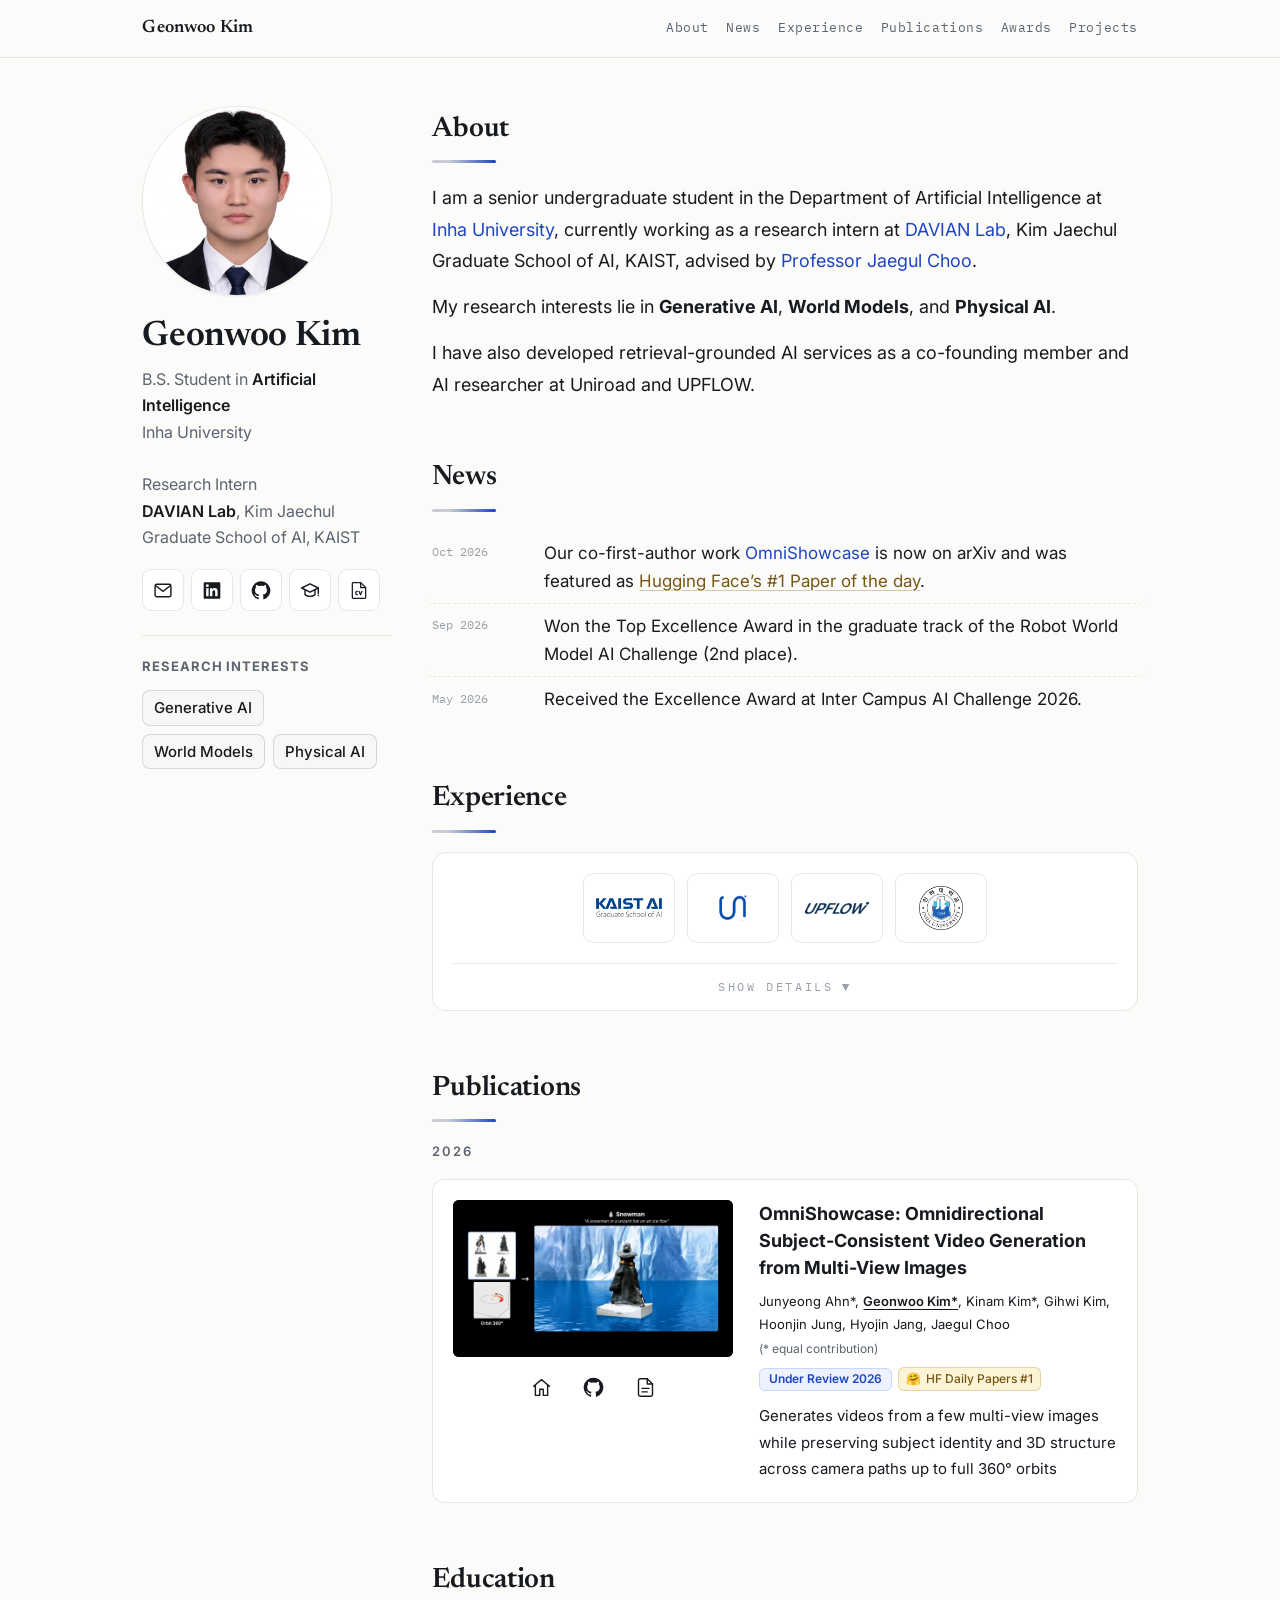
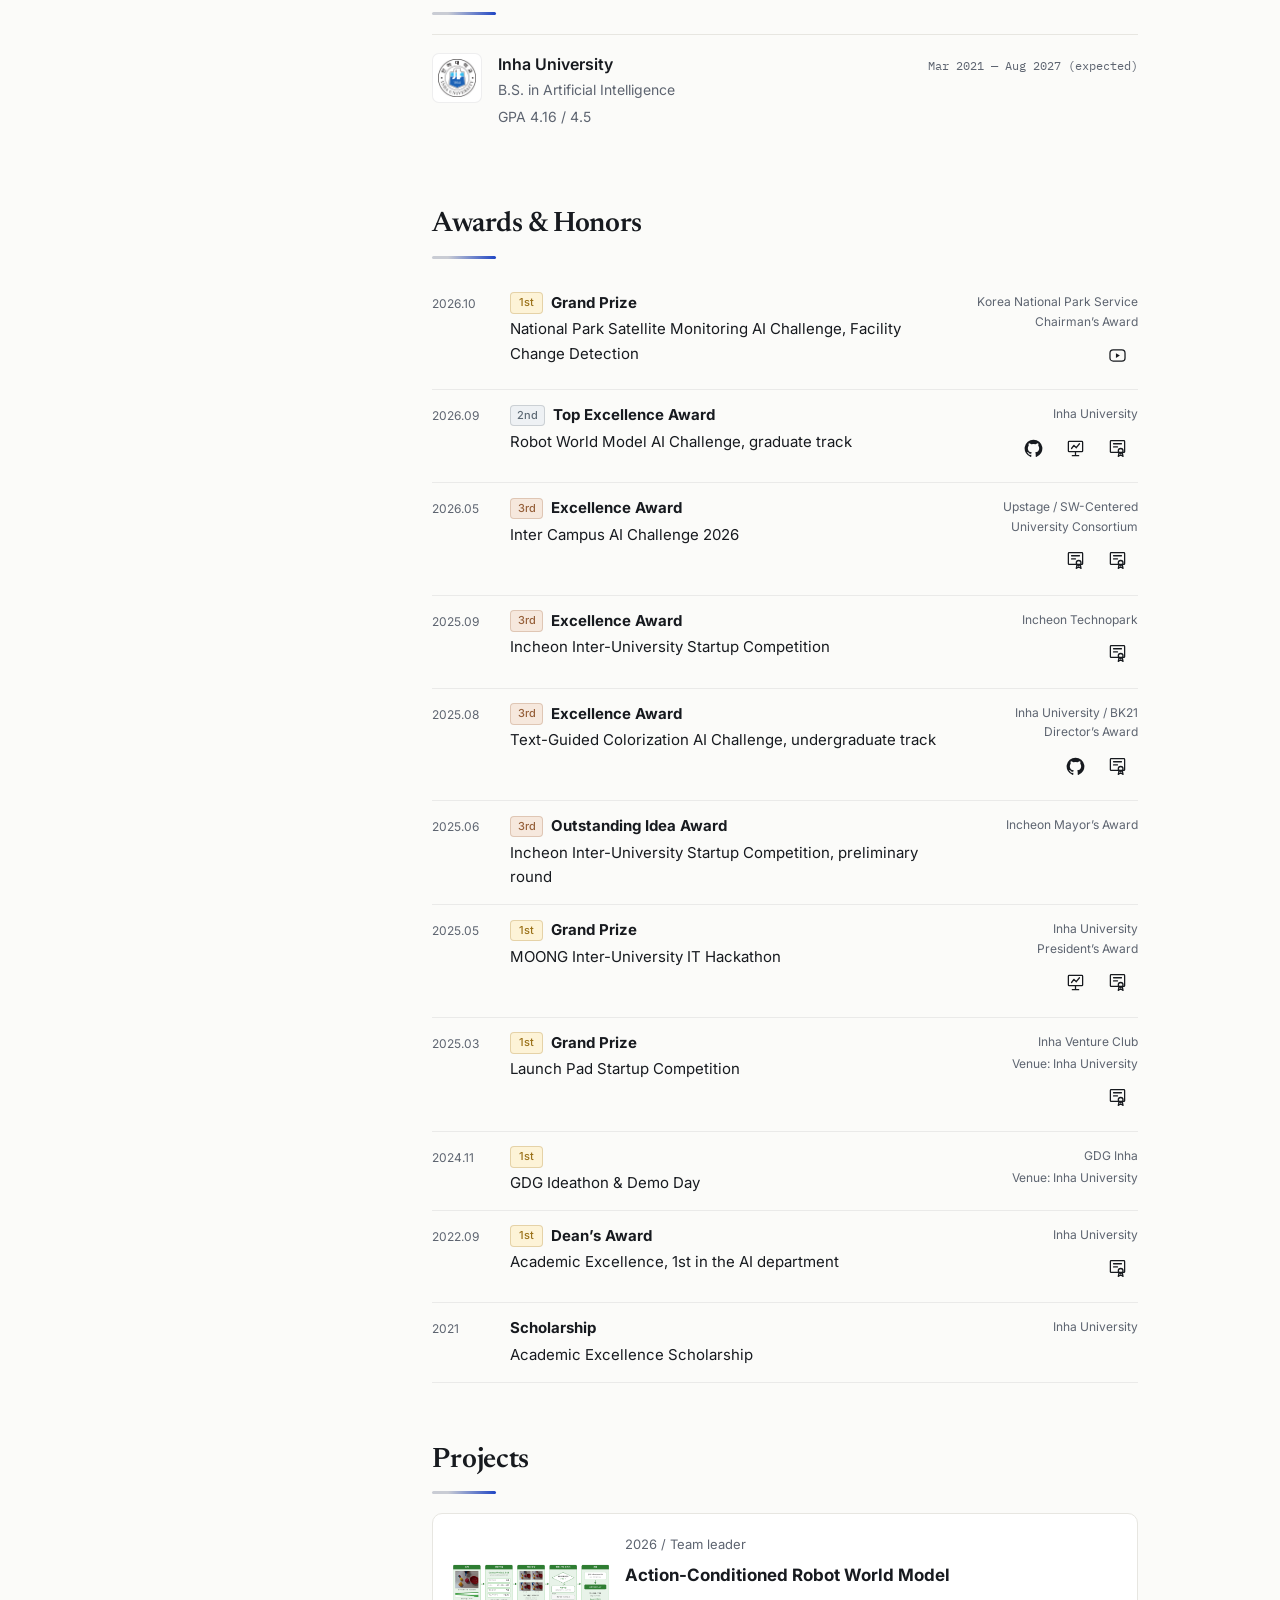
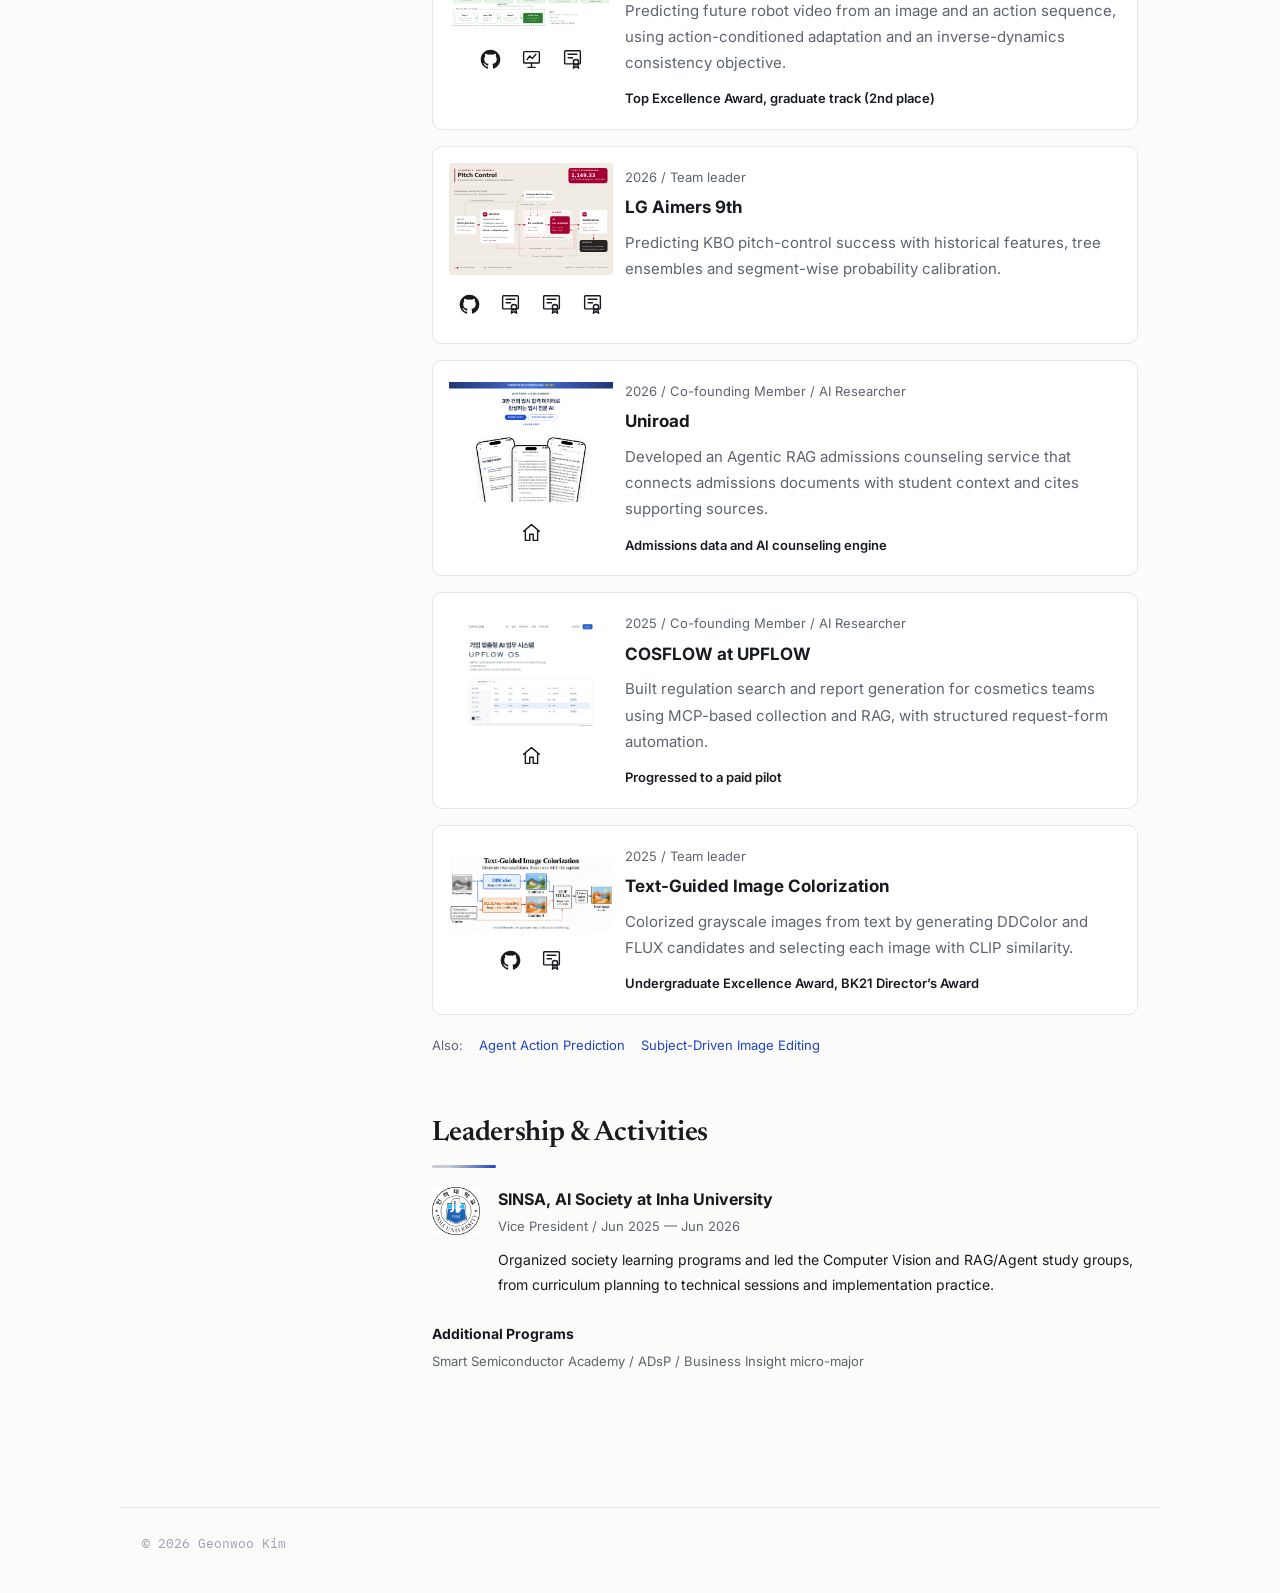
==== commit 08cbc172: "Replace Google Scholar mark with a clear graduation-cap icon" ====
--- a/index.html
+++ b/index.html
@@ -1 +1 @@
-<!doctype html><html lang="en"><head><meta charset="utf-8"><meta name="viewport" content="width=device-width,initial-scale=1"><title>Geonwoo Kim</title><meta name="description" content="Geonwoo Kim — Generative AI, World Models, and Physical AI."><link rel="canonical" href="https://gxonu.github.io/"><link rel="preconnect" href="https://fonts.googleapis.com"><link rel="preconnect" href="https://fonts.gstatic.com" crossorigin><link href="https://fonts.googleapis.com/css2?family=Newsreader:ital,opsz,wght@0,6..72,400;0,6..72,500;0,6..72,600;1,6..72,400&family=Inter:wght@400;500;600&family=IBM+Plex+Mono:wght@400;500&display=swap" rel="stylesheet"><link rel="stylesheet" href="assets/original.css"><link rel="stylesheet" href="assets/portfolio.css?v=92dc783198"><link rel="stylesheet" href="assets/revision2.css?v=92dc783198"><link rel="stylesheet" href="assets/refinement.css?v=92dc783198"><link rel="stylesheet" href="assets/readability.css?v=10622975f4"><link rel="stylesheet" href="assets/publication-media.css?v=b51b86d135a4"></head><body class="version-b"><nav aria-label="Main navigation"><div class="nav-inner"><a class="nav-name" href="#about">Geonwoo Kim</a><a class="nl" href="#about">About</a><a class="nl" href="#news">News</a><a class="nl" href="#experience">Experience</a><a class="nl" href="#publications">Publications</a><a class="nl" href="#awards">Awards</a><a class="nl" href="#projects">Projects</a></div></nav><div class="wrap"><aside><img class="avatar" src="assets/profile.jpg" alt="Geonwoo Kim" width="190" height="190"><h1 class="side-name">Geonwoo Kim</h1><p class="side-role">B.S. Student in <b>Artificial Intelligence</b><br>Inha University<br><br>Research Intern<br><b>DAVIAN Lab</b>, Kim Jaechul Graduate School of AI, KAIST</p><div class="side-links social-icons" role="group" aria-label="Contact and profiles"><a class="social-icon" href="mailto:kgw8803@gmail.com" target="_blank" rel="noopener" aria-label="Email"><svg aria-hidden="true" focusable="false" viewBox="0 0 24 24" fill="none" stroke="currentColor" stroke-width="1.7"><rect x="2.5" y="4.5" width="19" height="15" rx="2"/><path d="m3 6 9 7 9-7"/></svg><span class="icon-tooltip" aria-hidden="true">Email</span></a><a class="social-icon" href="https://www.linkedin.com/in/geonwoo-kim-27a599303/" target="_blank" rel="noopener" aria-label="LinkedIn"><svg aria-hidden="true" focusable="false" viewBox="0 0 24 24" fill="currentColor"><path d="M20.45 2H3.55C2.69 2 2 2.68 2 3.52v16.96C2 21.32 2.69 22 3.55 22h16.9c.86 0 1.55-.68 1.55-1.52V3.52C22 2.68 21.31 2 20.45 2ZM7.93 18.75H4.98V9.2h2.95v9.55ZM6.46 7.89a1.71 1.71 0 1 1 0-3.42 1.71 1.71 0 0 1 0 3.42Zm12.29 10.86H15.8V14.1c0-1.1-.02-2.52-1.54-2.52-1.54 0-1.78 1.2-1.78 2.44v4.73H9.53V9.2h2.83v1.3h.04c.4-.75 1.36-1.54 2.79-1.54 2.99 0 3.56 1.97 3.56 4.53v5.26Z"/></svg><span class="icon-tooltip" aria-hidden="true">LinkedIn</span></a><a class="social-icon" href="https://github.com/gxonu" target="_blank" rel="noopener" aria-label="GitHub"><svg aria-hidden="true" focusable="false" viewBox="0 0 24 24" fill="currentColor"><path d="M12 .8a11.2 11.2 0 0 0-3.54 21.83c.56.1.76-.24.76-.54v-2.08c-3.12.68-3.78-1.33-3.78-1.33-.51-1.29-1.24-1.63-1.24-1.63-1.02-.7.08-.69.08-.69 1.12.08 1.71 1.15 1.71 1.15 1 1.71 2.62 1.22 3.26.93.1-.72.39-1.22.71-1.5-2.49-.28-5.1-1.24-5.1-5.54 0-1.23.44-2.22 1.15-3.01-.11-.29-.5-1.42.11-2.96 0 0 .94-.3 3.08 1.15a10.75 10.75 0 0 1 5.6 0c2.14-1.45 3.08-1.15 3.08-1.15.61 1.54.22 2.67.11 2.96.72.79 1.15 1.78 1.15 3.01 0 4.31-2.62 5.25-5.12 5.53.4.35.76 1.03.76 2.08v3.08c0 .3.2.65.77.54A11.2 11.2 0 0 0 12 .8Z"/></svg><span class="icon-tooltip" aria-hidden="true">GitHub</span></a><a class="social-icon" href="https://scholar.google.com/citations?user=7ziWvGkAAAAJ&amp;hl=ko" target="_blank" rel="noopener" aria-label="Google Scholar"><svg aria-hidden="true" focusable="false" viewBox="0 0 24 24" fill="currentColor"><path d="M12 0 0 9.75l4.8 3.9A8.02 8.02 0 0 1 12 9.5a8.02 8.02 0 0 1 7.2 4.15L24 9.75 12 0Z"/><circle cx="12" cy="17" r="7"/></svg><span class="icon-tooltip" aria-hidden="true">Google Scholar</span></a><a class="social-icon" href="assets/GeonwooKim_CV.pdf" target="_blank" rel="noopener" aria-label="CV"><svg aria-hidden="true" focusable="false" viewBox="0 0 24 24" fill="none" stroke="currentColor" stroke-width="1.5"><path d="M14 2.5H5a1 1 0 0 0-1 1v17a1 1 0 0 0 1 1h14a1 1 0 0 0 1-1v-12Z"/><path d="M14 2.5v6h6"/><path d="M10 13a2 2 0 1 0 0 4m2-4 1.8 4 1.8-4" stroke-linecap="round" stroke-linejoin="round"/></svg><span class="icon-tooltip" aria-hidden="true">CV</span></a></div><div class="research-interests"><strong>Research Interests</strong><div class="interest-tags" role="list" aria-label="Research interests"><span role="listitem">Generative AI</span><span role="listitem">World Models</span><span role="listitem">Physical AI</span></div></div></aside><main><section id="about"><h2>About</h2><div class="sec-body lead"><p data-copy="intro-0">I am a senior undergraduate student in the Department of Artificial Intelligence at <a href="https://www.inha.ac.kr/" target="_blank" rel="noopener">Inha University</a>, currently working as a research intern at <a href="https://davian.kaist.ac.kr/" target="_blank" rel="noopener">DAVIAN Lab</a>, Kim Jaechul Graduate School of AI, KAIST, advised by <a href="https://sites.google.com/site/jaegulchoo/" target="_blank" rel="noopener">Professor Jaegul Choo</a>.</p><p data-copy="intro-1">My research interests lie in <strong>Generative AI</strong>, <strong>World Models</strong>, and <strong>Physical AI</strong>.</p><p data-copy="intro-2">I have also developed retrieval-grounded AI services as a co-founding member and AI researcher at Uniroad and UPFLOW.</p></div></section><section id="news"><h2>News</h2><div class="sec-body"><ul class="news"><li><time>Oct 2026</time><span>Our co-first-author work <a href="https://arxiv.org/abs/2610.35684" target="_blank" rel="noopener">OmniShowcase</a> is now on arXiv and was featured as <a class="paper-news-link" href="https://huggingface.co/papers/2610.35684" target="_blank" rel="noopener">Hugging Face’s #1 Paper of the day</a>.</span></li><li><time>Sep 2026</time><span>Won the Top Excellence Award in the graduate track of the Robot World Model AI Challenge (2nd place).</span></li><li><time>May 2026</time><span>Received the Excellence Award at Inter Campus AI Challenge 2026.</span></li></ul></div></section><section id="experience"><h2>Experience</h2><div class="sec-body"><div class="xp-card" id="xpCard"><div class="logo-tiles"><a class="tile" href="https://davian.kaist.ac.kr/" target="_blank" rel="noopener" title="KAIST AI — Research Intern, DAVIAN Lab"><img src="assets/kaist.png" alt="KAIST AI"></a><a class="tile" href="https://uni2road.com/chat" target="_blank" rel="noopener" title="Uniroad — Co-founding Member / AI Researcher"><img src="assets/uniroad-logo.png" alt="Uniroad"></a><a class="tile" href="https://upflow.ai.kr/index.html" target="_blank" rel="noopener" title="UPFLOW — Co-founding Member / AI Researcher"><img src="assets/upflow-logo.svg" alt="UPFLOW"></a><a class="tile" href="https://sites.google.com/view/mailab-inha/" target="_blank" rel="noopener" title="Multimodal AI Lab, Inha University — Undergraduate Researcher"><img src="assets/inha.png" alt="Multimodal AI Lab, Inha University"></a></div><button class="xp-toggle" aria-expanded="false" aria-controls="xpList" type="button"><span id="xpLabel">Show details</span><span class="chev" aria-hidden="true">▼</span></button><div class="xp-list" id="xpList"><article class="xp-row"><a class="xp-logo" href="https://davian.kaist.ac.kr/" target="_blank" rel="noopener"><img src="assets/kaist.png" alt="KAIST AI"></a><div><div class="xp-heading"><h3>KAIST AI</h3><time>Dec 2025 — Present</time></div><p class="role">Research Intern, DAVIAN Lab</p><p class="xp-description">Generative video and 3D-consistent subject modeling.</p></div></article><article class="xp-row"><a class="xp-logo" href="https://uni2road.com/chat" target="_blank" rel="noopener"><img src="assets/uniroad-logo.png" alt="Uniroad"></a><div><div class="xp-heading"><h3>Uniroad</h3><time>Mar 2026 — Jul 2026</time></div><p class="role">Co-founding Member / AI Researcher</p><p class="xp-description">Admissions data and Agentic RAG counseling.</p></div></article><article class="xp-row"><a class="xp-logo" href="https://upflow.ai.kr/index.html" target="_blank" rel="noopener"><img src="assets/upflow-logo.svg" alt="UPFLOW"></a><div><div class="xp-heading"><h3>UPFLOW</h3><time>Feb 2025 — Oct 2025</time></div><p class="role">Co-founding Member / AI Researcher</p><p class="xp-description">Retrieval-grounded regulation search and workflow automation.</p></div></article><article class="xp-row"><a class="xp-logo" href="https://sites.google.com/view/mailab-inha/" target="_blank" rel="noopener"><img src="assets/inha.png" alt="Multimodal AI Lab, Inha University"></a><div><div class="xp-heading"><h3>Multimodal AI Lab, Inha University</h3><time>Dec 2024 — Dec 2025</time></div><p class="role">Undergraduate Researcher</p><p class="xp-description">Training-free subject-driven image editing.</p></div></article></div></div></div></section><section id="publications"><h2>Publications</h2><div class="sec-body"><p class="year-label">2026</p><article class="publication"><div class="publication-visual"><div class="publication-media"><video class="publication-video" autoplay muted playsinline loop preload="metadata" width="1280" height="720" poster="assets/omnishowcase-teaser-poster.jpg" aria-label="OmniShowcase video generation teaser"><source src="assets/omnishowcase-teaser.mp4" type="video/mp4"><a href="assets/omnishowcase-teaser.mp4">Watch the OmniShowcase teaser</a></video></div><div class="publication-icon-links" aria-label="Publication resources"><a href="https://justin4ai.github.io/OmniShowcase/" target="_blank" rel="noopener" aria-label="Project Page" title="Project Page"><svg viewBox="0 0 24 24" width="21" height="21" fill="none" stroke="currentColor" stroke-width="1.6" stroke-linecap="round" stroke-linejoin="round" aria-hidden="true" focusable="false"><path d="M3 10.5 12 3l9 7.5M5 9v12h5v-7h4v7h5V9"/></svg></a><a href="https://github.com/justin4ai/OmniShowcase" target="_blank" rel="noopener" aria-label="Code on GitHub" title="Code on GitHub"><svg width="21" height="21" aria-hidden="true" focusable="false" viewBox="0 0 24 24" fill="currentColor"><path d="M12 .8a11.2 11.2 0 0 0-3.54 21.83c.56.1.76-.24.76-.54v-2.08c-3.12.68-3.78-1.33-3.78-1.33-.51-1.29-1.24-1.63-1.24-1.63-1.02-.7.08-.69.08-.69 1.12.08 1.71 1.15 1.71 1.15 1 1.71 2.62 1.22 3.26.93.1-.72.39-1.22.71-1.5-2.49-.28-5.1-1.24-5.1-5.54 0-1.23.44-2.22 1.15-3.01-.11-.29-.5-1.42.11-2.96 0 0 .94-.3 3.08 1.15a10.75 10.75 0 0 1 5.6 0c2.14-1.45 3.08-1.15 3.08-1.15.61 1.54.22 2.67.11 2.96.72.79 1.15 1.78 1.15 3.01 0 4.31-2.62 5.25-5.12 5.53.4.35.76 1.03.76 2.08v3.08c0 .3.2.65.77.54A11.2 11.2 0 0 0 12 .8Z"/></svg></a><a href="https://arxiv.org/abs/2610.35684" target="_blank" rel="noopener" aria-label="arXiv paper" title="arXiv paper"><svg viewBox="0 0 24 24" width="21" height="21" fill="none" stroke="currentColor" stroke-width="1.6" stroke-linecap="round" stroke-linejoin="round" aria-hidden="true" focusable="false"><path d="M14 2H6a2 2 0 0 0-2 2v16a2 2 0 0 0 2 2h12a2 2 0 0 0 2-2V8z"/><path d="M14 2v6h6M8 13h8M8 17h6"/></svg></a></div></div><div class="publication-copy"><div class="publication-text"><h3>OmniShowcase: Omnidirectional Subject-Consistent Video Generation from Multi-View Images</h3><p class="publication-authors">Junyeong Ahn*, <strong class="author-self">Geonwoo Kim*</strong>, Kinam Kim*, Gihwi Kim, Hoonjin Jung, Hyojin Jang, Jaegul Choo <span class="equal-contribution">(* equal contribution)</span></p><div class="publication-badges"><p class="research-status">Under Review 2026</p><a class="paper-highlight" href="https://huggingface.co/papers/2610.35684" target="_blank" rel="noopener" aria-label="OmniShowcase, number 1 Paper of the day on Hugging Face"><span aria-hidden="true">🤗</span><span>HF Daily Papers #1</span></a></div><p class="tldr" data-copy="publication">Generates videos from a few multi-view images while preserving subject identity and 3D structure across camera paths up to full 360° orbits</p></div></div></article></div></section><section id="education"><h2>Education</h2><div class="sec-body"><article class="xp-row"><a class="xp-logo" href="https://www.inha.ac.kr/" target="_blank" rel="noopener"><img src="assets/inha.png" alt="Inha University"></a><div><div class="xp-heading"><h3>Inha University</h3><time>Mar 2021 — Aug 2027 (expected)</time></div><p class="role">B.S. in Artificial Intelligence</p><p class="xp-description">GPA 4.16 / 4.5</p></div></article></div></section><section id="awards"><h2>Awards &amp; Honors</h2><div class="sec-body award-list"><article class="award-row"><time>2026.10</time><div class="award-main"><div class="award-heading"><span class="rank-badge rank-1st">1st</span><strong>Grand Prize</strong></div><p class="award-event">National Park Satellite Monitoring AI Challenge, Facility Change Detection</p></div><div class="award-meta"><p class="award-host">Korea National Park Service<br>Chairman’s Award</p><div class="award-icon-links" aria-label="Award resources"><a href="https://youtu.be/D5Rg_QvVzro" target="_blank" rel="noopener" aria-label="Solution video on YouTube" title="Solution video on YouTube"><svg viewBox="0 0 24 24" width="21" height="21" fill="none" stroke="currentColor" stroke-width="1.6" stroke-linecap="round" stroke-linejoin="round" aria-hidden="true" focusable="false"><rect x="2.5" y="5" width="19" height="14" rx="4"/><path d="m10 9 5 3-5 3Z" fill="currentColor" stroke="none"/></svg></a></div></div></article><article class="award-row"><time>2026.09</time><div class="award-main"><div class="award-heading"><span class="rank-badge rank-2nd">2nd</span><strong>Top Excellence Award</strong></div><p class="award-event">Robot World Model AI Challenge, graduate track</p></div><div class="award-meta"><p class="award-host">Inha University</p><div class="award-icon-links" aria-label="Award resources"><a href="https://github.com/gxonu/Worldmodel-AI-Challenge" target="_blank" rel="noopener" aria-label="Code on GitHub" title="Code on GitHub"><svg width="21" height="21" aria-hidden="true" focusable="false" viewBox="0 0 24 24" fill="currentColor"><path d="M12 .8a11.2 11.2 0 0 0-3.54 21.83c.56.1.76-.24.76-.54v-2.08c-3.12.68-3.78-1.33-3.78-1.33-.51-1.29-1.24-1.63-1.24-1.63-1.02-.7.08-.69.08-.69 1.12.08 1.71 1.15 1.71 1.15 1 1.71 2.62 1.22 3.26.93.1-.72.39-1.22.71-1.5-2.49-.28-5.1-1.24-5.1-5.54 0-1.23.44-2.22 1.15-3.01-.11-.29-.5-1.42.11-2.96 0 0 .94-.3 3.08 1.15a10.75 10.75 0 0 1 5.6 0c2.14-1.45 3.08-1.15 3.08-1.15.61 1.54.22 2.67.11 2.96.72.79 1.15 1.78 1.15 3.01 0 4.31-2.62 5.25-5.12 5.53.4.35.76 1.03.76 2.08v3.08c0 .3.2.65.77.54A11.2 11.2 0 0 0 12 .8Z"/></svg></a><a href="assets/world-model-slides.pdf" target="_blank" rel="noopener" aria-label="Slides" title="Slides"><svg viewBox="0 0 24 24" width="21" height="21" fill="none" stroke="currentColor" stroke-width="1.6" stroke-linecap="round" stroke-linejoin="round" aria-hidden="true" focusable="false"><rect x="3" y="3" width="18" height="13" rx="1"/><path d="M12 16v5M8 21h8M7 12l3-4 3 3 4-5"/></svg></a><a href="assets/world-model-certificate.pdf" target="_blank" rel="noopener" aria-label="Certificate" title="Certificate"><svg viewBox="0 0 24 24" width="21" height="21" fill="none" stroke="currentColor" stroke-width="1.6" stroke-linecap="round" stroke-linejoin="round" aria-hidden="true" focusable="false"><rect x="3" y="2" width="18" height="15" rx="1"/><path d="M7 6h10M7 10h5"/><circle cx="16" cy="15" r="3"/><path d="m14 17-1 5 3-2 3 2-1-5"/></svg></a></div></div></article><article class="award-row"><time>2026.05</time><div class="award-main"><div class="award-heading"><span class="rank-badge rank-3rd">3rd</span><strong>Excellence Award</strong></div><p class="award-event">Inter Campus AI Challenge 2026</p></div><div class="award-meta"><p class="award-host">Upstage / SW-Centered University Consortium</p><div class="award-icon-links" aria-label="Award resources"><a href="assets/icac-certificate.pdf" target="_blank" rel="noopener" aria-label="Certificate" title="Certificate"><svg viewBox="0 0 24 24" width="21" height="21" fill="none" stroke="currentColor" stroke-width="1.6" stroke-linecap="round" stroke-linejoin="round" aria-hidden="true" focusable="false"><rect x="3" y="2" width="18" height="15" rx="1"/><path d="M7 6h10M7 10h5"/><circle cx="16" cy="15" r="3"/><path d="m14 17-1 5 3-2 3 2-1-5"/></svg></a><a href="assets/icac-participation.pdf" target="_blank" rel="noopener" aria-label="Participation certificate" title="Participation certificate"><svg viewBox="0 0 24 24" width="21" height="21" fill="none" stroke="currentColor" stroke-width="1.6" stroke-linecap="round" stroke-linejoin="round" aria-hidden="true" focusable="false"><rect x="3" y="2" width="18" height="15" rx="1"/><path d="M7 6h10M7 10h5"/><circle cx="16" cy="15" r="3"/><path d="m14 17-1 5 3-2 3 2-1-5"/></svg></a></div></div></article><article class="award-row"><time>2025.09</time><div class="award-main"><div class="award-heading"><span class="rank-badge rank-3rd">3rd</span><strong>Excellence Award</strong></div><p class="award-event">Incheon Inter-University Startup Competition</p></div><div class="award-meta"><p class="award-host">Incheon Technopark</p><div class="award-icon-links" aria-label="Award resources"><a href="assets/incheon-startup-certificate.pdf" target="_blank" rel="noopener" aria-label="Certificate" title="Certificate"><svg viewBox="0 0 24 24" width="21" height="21" fill="none" stroke="currentColor" stroke-width="1.6" stroke-linecap="round" stroke-linejoin="round" aria-hidden="true" focusable="false"><rect x="3" y="2" width="18" height="15" rx="1"/><path d="M7 6h10M7 10h5"/><circle cx="16" cy="15" r="3"/><path d="m14 17-1 5 3-2 3 2-1-5"/></svg></a></div></div></article><article class="award-row"><time>2025.08</time><div class="award-main"><div class="award-heading"><span class="rank-badge rank-3rd">3rd</span><strong>Excellence Award</strong></div><p class="award-event">Text-Guided Colorization AI Challenge, undergraduate track</p></div><div class="award-meta"><p class="award-host">Inha University / BK21 Director’s Award</p><div class="award-icon-links" aria-label="Award resources"><a href="https://github.com/gxonu/Text-Guided-Colorization" target="_blank" rel="noopener" aria-label="Code on GitHub" title="Code on GitHub"><svg width="21" height="21" aria-hidden="true" focusable="false" viewBox="0 0 24 24" fill="currentColor"><path d="M12 .8a11.2 11.2 0 0 0-3.54 21.83c.56.1.76-.24.76-.54v-2.08c-3.12.68-3.78-1.33-3.78-1.33-.51-1.29-1.24-1.63-1.24-1.63-1.02-.7.08-.69.08-.69 1.12.08 1.71 1.15 1.71 1.15 1 1.71 2.62 1.22 3.26.93.1-.72.39-1.22.71-1.5-2.49-.28-5.1-1.24-5.1-5.54 0-1.23.44-2.22 1.15-3.01-.11-.29-.5-1.42.11-2.96 0 0 .94-.3 3.08 1.15a10.75 10.75 0 0 1 5.6 0c2.14-1.45 3.08-1.15 3.08-1.15.61 1.54.22 2.67.11 2.96.72.79 1.15 1.78 1.15 3.01 0 4.31-2.62 5.25-5.12 5.53.4.35.76 1.03.76 2.08v3.08c0 .3.2.65.77.54A11.2 11.2 0 0 0 12 .8Z"/></svg></a><a href="assets/colorization-certificate.pdf" target="_blank" rel="noopener" aria-label="Certificate" title="Certificate"><svg viewBox="0 0 24 24" width="21" height="21" fill="none" stroke="currentColor" stroke-width="1.6" stroke-linecap="round" stroke-linejoin="round" aria-hidden="true" focusable="false"><rect x="3" y="2" width="18" height="15" rx="1"/><path d="M7 6h10M7 10h5"/><circle cx="16" cy="15" r="3"/><path d="m14 17-1 5 3-2 3 2-1-5"/></svg></a></div></div></article><article class="award-row"><time>2025.06</time><div class="award-main"><div class="award-heading"><span class="rank-badge rank-3rd">3rd</span><strong>Outstanding Idea Award</strong></div><p class="award-event">Incheon Inter-University Startup Competition, preliminary round</p></div><div class="award-meta"><p class="award-host">Incheon Mayor’s Award</p></div></article><article class="award-row"><time>2025.05</time><div class="award-main"><div class="award-heading"><span class="rank-badge rank-1st">1st</span><strong>Grand Prize</strong></div><p class="award-event">MOONG Inter-University IT Hackathon</p></div><div class="award-meta"><p class="award-host">Inha University President’s Award</p><div class="award-icon-links" aria-label="Award resources"><a href="assets/moong-slides.pdf" target="_blank" rel="noopener" aria-label="Slides" title="Slides"><svg viewBox="0 0 24 24" width="21" height="21" fill="none" stroke="currentColor" stroke-width="1.6" stroke-linecap="round" stroke-linejoin="round" aria-hidden="true" focusable="false"><rect x="3" y="3" width="18" height="13" rx="1"/><path d="M12 16v5M8 21h8M7 12l3-4 3 3 4-5"/></svg></a><a href="assets/moong-certificate.pdf" target="_blank" rel="noopener" aria-label="Certificate" title="Certificate"><svg viewBox="0 0 24 24" width="21" height="21" fill="none" stroke="currentColor" stroke-width="1.6" stroke-linecap="round" stroke-linejoin="round" aria-hidden="true" focusable="false"><rect x="3" y="2" width="18" height="15" rx="1"/><path d="M7 6h10M7 10h5"/><circle cx="16" cy="15" r="3"/><path d="m14 17-1 5 3-2 3 2-1-5"/></svg></a></div></div></article><article class="award-row"><time>2025.03</time><div class="award-main"><div class="award-heading"><span class="rank-badge rank-1st">1st</span><strong>Grand Prize</strong></div><p class="award-event">Launch Pad Startup Competition</p></div><div class="award-meta"><p class="award-host">Inha Venture Club</p><p class="award-venue">Venue: Inha University</p><div class="award-icon-links" aria-label="Award resources"><a href="assets/launch-pad-certificate.pdf" target="_blank" rel="noopener" aria-label="Certificate" title="Certificate"><svg viewBox="0 0 24 24" width="21" height="21" fill="none" stroke="currentColor" stroke-width="1.6" stroke-linecap="round" stroke-linejoin="round" aria-hidden="true" focusable="false"><rect x="3" y="2" width="18" height="15" rx="1"/><path d="M7 6h10M7 10h5"/><circle cx="16" cy="15" r="3"/><path d="m14 17-1 5 3-2 3 2-1-5"/></svg></a></div></div></article><article class="award-row"><time>2024.11</time><div class="award-main"><div class="award-heading"><span class="rank-badge rank-1st">1st</span></div><p class="award-event">GDG Ideathon &amp; Demo Day</p></div><div class="award-meta"><p class="award-host">GDG Inha</p><p class="award-venue">Venue: Inha University</p></div></article><article class="award-row"><time>2022.09</time><div class="award-main"><div class="award-heading"><span class="rank-badge rank-1st">1st</span><strong>Dean’s Award</strong></div><p class="award-event">Academic Excellence, 1st in the AI department</p></div><div class="award-meta"><p class="award-host">Inha University</p><div class="award-icon-links" aria-label="Award resources"><a href="assets/academic-excellence-certificate.pdf" target="_blank" rel="noopener" aria-label="Certificate" title="Certificate"><svg viewBox="0 0 24 24" width="21" height="21" fill="none" stroke="currentColor" stroke-width="1.6" stroke-linecap="round" stroke-linejoin="round" aria-hidden="true" focusable="false"><rect x="3" y="2" width="18" height="15" rx="1"/><path d="M7 6h10M7 10h5"/><circle cx="16" cy="15" r="3"/><path d="m14 17-1 5 3-2 3 2-1-5"/></svg></a></div></div></article><article class="award-row"><time>2021</time><div class="award-main"><div class="award-heading"><strong>Scholarship</strong></div><p class="award-event">Academic Excellence Scholarship</p></div><div class="award-meta"><p class="award-host">Inha University</p></div></article></div></section><section id="projects"><h2>Projects</h2><div class="sec-body project-grid"><article class="project-card"><div class="project-visual"><a class="project-image" href="assets/world-model-pipeline.png" target="_blank" rel="noopener" aria-label="Open Action-Conditioned Robot World Model figure"><img src="assets/world-model-pipeline.png" alt="Robot World Model pipeline from the project repository"></a><div class="project-icon-links" aria-label="Project resources"><a href="https://github.com/gxonu/Worldmodel-AI-Challenge" target="_blank" rel="noopener" aria-label="Code on GitHub" title="Code on GitHub"><svg width="21" height="21" aria-hidden="true" focusable="false" viewBox="0 0 24 24" fill="currentColor"><path d="M12 .8a11.2 11.2 0 0 0-3.54 21.83c.56.1.76-.24.76-.54v-2.08c-3.12.68-3.78-1.33-3.78-1.33-.51-1.29-1.24-1.63-1.24-1.63-1.02-.7.08-.69.08-.69 1.12.08 1.71 1.15 1.71 1.15 1 1.71 2.62 1.22 3.26.93.1-.72.39-1.22.71-1.5-2.49-.28-5.1-1.24-5.1-5.54 0-1.23.44-2.22 1.15-3.01-.11-.29-.5-1.42.11-2.96 0 0 .94-.3 3.08 1.15a10.75 10.75 0 0 1 5.6 0c2.14-1.45 3.08-1.15 3.08-1.15.61 1.54.22 2.67.11 2.96.72.79 1.15 1.78 1.15 3.01 0 4.31-2.62 5.25-5.12 5.53.4.35.76 1.03.76 2.08v3.08c0 .3.2.65.77.54A11.2 11.2 0 0 0 12 .8Z"/></svg></a><a href="assets/world-model-slides.pdf" target="_blank" rel="noopener" aria-label="Slides" title="Slides"><svg viewBox="0 0 24 24" width="21" height="21" fill="none" stroke="currentColor" stroke-width="1.6" stroke-linecap="round" stroke-linejoin="round" aria-hidden="true" focusable="false"><rect x="3" y="3" width="18" height="13" rx="1"/><path d="M12 16v5M8 21h8M7 12l3-4 3 3 4-5"/></svg></a><a href="assets/world-model-certificate.pdf" target="_blank" rel="noopener" aria-label="Certificate" title="Certificate"><svg viewBox="0 0 24 24" width="21" height="21" fill="none" stroke="currentColor" stroke-width="1.6" stroke-linecap="round" stroke-linejoin="round" aria-hidden="true" focusable="false"><rect x="3" y="2" width="18" height="15" rx="1"/><path d="M7 6h10M7 10h5"/><circle cx="16" cy="15" r="3"/><path d="m14 17-1 5 3-2 3 2-1-5"/></svg></a></div></div><div class="project-copy"><p class="project-role">2026 / Team leader</p><h3>Action-Conditioned Robot World Model</h3><p class="project-summary" data-copy="project-0">Predicting future robot video from an image and an action sequence, using action-conditioned adaptation and an inverse-dynamics consistency objective.</p><p class="project-result">Top Excellence Award, graduate track (2nd place)</p></div></article><article class="project-card"><div class="project-visual"><a class="project-image" href="assets/lg-aimers-pipeline-v3.svg" target="_blank" rel="noopener" aria-label="Open LG Aimers 9th figure"><img src="assets/lg-aimers-pipeline-v3.svg" alt="LG Aimers inference pipeline: anchor, R-only B1 and risk-middle residuals, F bypass, and R/F calibration"></a><div class="project-icon-links" aria-label="Project resources"><a href="https://github.com/gxonu/LG-Aimers-9th-PitchControl" target="_blank" rel="noopener" aria-label="Code on GitHub" title="Code on GitHub"><svg width="21" height="21" aria-hidden="true" focusable="false" viewBox="0 0 24 24" fill="currentColor"><path d="M12 .8a11.2 11.2 0 0 0-3.54 21.83c.56.1.76-.24.76-.54v-2.08c-3.12.68-3.78-1.33-3.78-1.33-.51-1.29-1.24-1.63-1.24-1.63-1.02-.7.08-.69.08-.69 1.12.08 1.71 1.15 1.71 1.15 1 1.71 2.62 1.22 3.26.93.1-.72.39-1.22.71-1.5-2.49-.28-5.1-1.24-5.1-5.54 0-1.23.44-2.22 1.15-3.01-.11-.29-.5-1.42.11-2.96 0 0 .94-.3 3.08 1.15a10.75 10.75 0 0 1 5.6 0c2.14-1.45 3.08-1.15 3.08-1.15.61 1.54.22 2.67.11 2.96.72.79 1.15 1.78 1.15 3.01 0 4.31-2.62 5.25-5.12 5.53.4.35.76 1.03.76 2.08v3.08c0 .3.2.65.77.54A11.2 11.2 0 0 0 12 .8Z"/></svg></a><a href="assets/lg-aimers-completion.pdf" target="_blank" rel="noopener" aria-label="Completion certificate" title="Completion certificate"><svg viewBox="0 0 24 24" width="21" height="21" fill="none" stroke="currentColor" stroke-width="1.6" stroke-linecap="round" stroke-linejoin="round" aria-hidden="true" focusable="false"><rect x="3" y="2" width="18" height="15" rx="1"/><path d="M7 6h10M7 10h5"/><circle cx="16" cy="15" r="3"/><path d="m14 17-1 5 3-2 3 2-1-5"/></svg></a><a href="assets/lg-aimers-phase1.pdf" target="_blank" rel="noopener" aria-label="Phase I certificate" title="Phase I certificate"><svg viewBox="0 0 24 24" width="21" height="21" fill="none" stroke="currentColor" stroke-width="1.6" stroke-linecap="round" stroke-linejoin="round" aria-hidden="true" focusable="false"><rect x="3" y="2" width="18" height="15" rx="1"/><path d="M7 6h10M7 10h5"/><circle cx="16" cy="15" r="3"/><path d="m14 17-1 5 3-2 3 2-1-5"/></svg></a><a href="assets/lg-aimers-certificate.pdf" target="_blank" rel="noopener" aria-label="Phase II certificate" title="Phase II certificate"><svg viewBox="0 0 24 24" width="21" height="21" fill="none" stroke="currentColor" stroke-width="1.6" stroke-linecap="round" stroke-linejoin="round" aria-hidden="true" focusable="false"><rect x="3" y="2" width="18" height="15" rx="1"/><path d="M7 6h10M7 10h5"/><circle cx="16" cy="15" r="3"/><path d="m14 17-1 5 3-2 3 2-1-5"/></svg></a></div></div><div class="project-copy"><p class="project-role">2026 / Team leader</p><h3>LG Aimers 9th</h3><p class="project-summary" data-copy="project-1">Predicting KBO pitch-control success with historical features, tree ensembles and segment-wise probability calibration.</p></div></article><article class="project-card"><div class="project-visual"><a class="project-image" href="assets/uniroad-project.png" target="_blank" rel="noopener" aria-label="Open Uniroad figure"><img src="assets/uniroad-project.png" alt="Uniroad admissions counseling service interface"></a><div class="project-icon-links" aria-label="Project resources"><a href="https://uni2road.com/chat" target="_blank" rel="noopener" aria-label="Service" title="Service"><svg viewBox="0 0 24 24" width="21" height="21" fill="none" stroke="currentColor" stroke-width="1.6" stroke-linecap="round" stroke-linejoin="round" aria-hidden="true" focusable="false"><path d="M3 10.5 12 3l9 7.5M5 9v12h5v-7h4v7h5V9"/></svg></a></div></div><div class="project-copy"><p class="project-role">2026 / Co-founding Member / AI Researcher</p><h3>Uniroad</h3><p class="project-summary" data-copy="project-2">Developed an Agentic RAG admissions counseling service that connects admissions documents with student context and cites supporting sources.</p><p class="project-result">Admissions data and AI counseling engine</p></div></article><article class="project-card"><div class="project-visual"><a class="project-image" href="https://upflow.ai.kr/index.html" target="_blank" rel="noopener" aria-label="Visit the UPFLOW website"><img src="assets/upflow-homepage-20261101.png" alt="UPFLOW OS website homepage, captured November 2026"></a><div class="project-icon-links" aria-label="Project resources"><a href="https://upflow.ai.kr/index.html" target="_blank" rel="noopener" aria-label="Website" title="Website"><svg viewBox="0 0 24 24" width="21" height="21" fill="none" stroke="currentColor" stroke-width="1.6" stroke-linecap="round" stroke-linejoin="round" aria-hidden="true" focusable="false"><path d="M3 10.5 12 3l9 7.5M5 9v12h5v-7h4v7h5V9"/></svg></a></div></div><div class="project-copy"><p class="project-role">2025 / Co-founding Member / AI Researcher</p><h3>COSFLOW at UPFLOW</h3><p class="project-summary" data-copy="project-3">Built regulation search and report generation for cosmetics teams using MCP-based collection and RAG, with structured request-form automation.</p><p class="project-result">Progressed to a paid pilot</p></div></article><article class="project-card"><div class="project-visual"><a class="project-image" href="assets/colorization-pipeline.png" target="_blank" rel="noopener" aria-label="Open Text-Guided Image Colorization figure"><img src="assets/colorization-pipeline.png" alt="Text-guided colorization pipeline from the project repository"></a><div class="project-icon-links" aria-label="Project resources"><a href="https://github.com/gxonu/Text-Guided-Colorization" target="_blank" rel="noopener" aria-label="Code on GitHub" title="Code on GitHub"><svg width="21" height="21" aria-hidden="true" focusable="false" viewBox="0 0 24 24" fill="currentColor"><path d="M12 .8a11.2 11.2 0 0 0-3.54 21.83c.56.1.76-.24.76-.54v-2.08c-3.12.68-3.78-1.33-3.78-1.33-.51-1.29-1.24-1.63-1.24-1.63-1.02-.7.08-.69.08-.69 1.12.08 1.71 1.15 1.71 1.15 1 1.71 2.62 1.22 3.26.93.1-.72.39-1.22.71-1.5-2.49-.28-5.1-1.24-5.1-5.54 0-1.23.44-2.22 1.15-3.01-.11-.29-.5-1.42.11-2.96 0 0 .94-.3 3.08 1.15a10.75 10.75 0 0 1 5.6 0c2.14-1.45 3.08-1.15 3.08-1.15.61 1.54.22 2.67.11 2.96.72.79 1.15 1.78 1.15 3.01 0 4.31-2.62 5.25-5.12 5.53.4.35.76 1.03.76 2.08v3.08c0 .3.2.65.77.54A11.2 11.2 0 0 0 12 .8Z"/></svg></a><a href="assets/colorization-certificate.pdf" target="_blank" rel="noopener" aria-label="Certificate" title="Certificate"><svg viewBox="0 0 24 24" width="21" height="21" fill="none" stroke="currentColor" stroke-width="1.6" stroke-linecap="round" stroke-linejoin="round" aria-hidden="true" focusable="false"><rect x="3" y="2" width="18" height="15" rx="1"/><path d="M7 6h10M7 10h5"/><circle cx="16" cy="15" r="3"/><path d="m14 17-1 5 3-2 3 2-1-5"/></svg></a></div></div><div class="project-copy"><p class="project-role">2025 / Team leader</p><h3>Text-Guided Image Colorization</h3><p class="project-summary" data-copy="project-4">Colorized grayscale images from text by generating DDColor and FLUX candidates and selecting each image with CLIP similarity.</p><p class="project-result">Undergraduate Excellence Award, BK21 Director’s Award</p></div></article></div><div class="additional-work"><span>Also:</span> <a href="https://github.com/gxonu/Agent-Action-Chanllenge">Agent Action Prediction</a><a href="https://github.com/gxonu/DiptychPrompting_edit">Subject-Driven Image Editing</a></div></section><section id="leadership"><h2>Leadership &amp; Activities</h2><div class="sec-body"><article class="leadership-entry"><img src="assets/inha.png" alt="Inha University"><div><h3>SINSA, AI Society at Inha University</h3><p class="role">Vice President / Jun 2025 — Jun 2026</p><p>Organized society learning programs and led the Computer Vision and RAG/Agent study groups, from curriculum planning to technical sessions and implementation practice.</p></div></article><div class="programs"><h3>Additional Programs</h3><p>Smart Semiconductor Academy / ADsP / Business Insight micro-major</p></div></div></section></main></div><footer><span>© 2026 Geonwoo Kim</span></footer><script src="assets/site.js"></script></body></html>+<!doctype html><html lang="en"><head><meta charset="utf-8"><meta name="viewport" content="width=device-width,initial-scale=1"><title>Geonwoo Kim</title><meta name="description" content="Geonwoo Kim — Generative AI, World Models, and Physical AI."><link rel="canonical" href="https://gxonu.github.io/"><link rel="preconnect" href="https://fonts.googleapis.com"><link rel="preconnect" href="https://fonts.gstatic.com" crossorigin><link href="https://fonts.googleapis.com/css2?family=Newsreader:ital,opsz,wght@0,6..72,400;0,6..72,500;0,6..72,600;1,6..72,400&family=Inter:wght@400;500;600&family=IBM+Plex+Mono:wght@400;500&display=swap" rel="stylesheet"><link rel="stylesheet" href="assets/original.css"><link rel="stylesheet" href="assets/portfolio.css?v=92dc783198"><link rel="stylesheet" href="assets/revision2.css?v=92dc783198"><link rel="stylesheet" href="assets/refinement.css?v=92dc783198"><link rel="stylesheet" href="assets/readability.css?v=10622975f4"><link rel="stylesheet" href="assets/publication-media.css?v=b51b86d135a4"></head><body class="version-b"><nav aria-label="Main navigation"><div class="nav-inner"><a class="nav-name" href="#about">Geonwoo Kim</a><a class="nl" href="#about">About</a><a class="nl" href="#news">News</a><a class="nl" href="#experience">Experience</a><a class="nl" href="#publications">Publications</a><a class="nl" href="#awards">Awards</a><a class="nl" href="#projects">Projects</a></div></nav><div class="wrap"><aside><img class="avatar" src="assets/profile.jpg" alt="Geonwoo Kim" width="190" height="190"><h1 class="side-name">Geonwoo Kim</h1><p class="side-role">B.S. Student in <b>Artificial Intelligence</b><br>Inha University<br><br>Research Intern<br><b>DAVIAN Lab</b>, Kim Jaechul Graduate School of AI, KAIST</p><div class="side-links social-icons" role="group" aria-label="Contact and profiles"><a class="social-icon" href="mailto:kgw8803@gmail.com" target="_blank" rel="noopener" aria-label="Email"><svg aria-hidden="true" focusable="false" viewBox="0 0 24 24" fill="none" stroke="currentColor" stroke-width="1.7"><rect x="2.5" y="4.5" width="19" height="15" rx="2"/><path d="m3 6 9 7 9-7"/></svg><span class="icon-tooltip" aria-hidden="true">Email</span></a><a class="social-icon" href="https://www.linkedin.com/in/geonwoo-kim-27a599303/" target="_blank" rel="noopener" aria-label="LinkedIn"><svg aria-hidden="true" focusable="false" viewBox="0 0 24 24" fill="currentColor"><path d="M20.45 2H3.55C2.69 2 2 2.68 2 3.52v16.96C2 21.32 2.69 22 3.55 22h16.9c.86 0 1.55-.68 1.55-1.52V3.52C22 2.68 21.31 2 20.45 2ZM7.93 18.75H4.98V9.2h2.95v9.55ZM6.46 7.89a1.71 1.71 0 1 1 0-3.42 1.71 1.71 0 0 1 0 3.42Zm12.29 10.86H15.8V14.1c0-1.1-.02-2.52-1.54-2.52-1.54 0-1.78 1.2-1.78 2.44v4.73H9.53V9.2h2.83v1.3h.04c.4-.75 1.36-1.54 2.79-1.54 2.99 0 3.56 1.97 3.56 4.53v5.26Z"/></svg><span class="icon-tooltip" aria-hidden="true">LinkedIn</span></a><a class="social-icon" href="https://github.com/gxonu" target="_blank" rel="noopener" aria-label="GitHub"><svg aria-hidden="true" focusable="false" viewBox="0 0 24 24" fill="currentColor"><path d="M12 .8a11.2 11.2 0 0 0-3.54 21.83c.56.1.76-.24.76-.54v-2.08c-3.12.68-3.78-1.33-3.78-1.33-.51-1.29-1.24-1.63-1.24-1.63-1.02-.7.08-.69.08-.69 1.12.08 1.71 1.15 1.71 1.15 1 1.71 2.62 1.22 3.26.93.1-.72.39-1.22.71-1.5-2.49-.28-5.1-1.24-5.1-5.54 0-1.23.44-2.22 1.15-3.01-.11-.29-.5-1.42.11-2.96 0 0 .94-.3 3.08 1.15a10.75 10.75 0 0 1 5.6 0c2.14-1.45 3.08-1.15 3.08-1.15.61 1.54.22 2.67.11 2.96.72.79 1.15 1.78 1.15 3.01 0 4.31-2.62 5.25-5.12 5.53.4.35.76 1.03.76 2.08v3.08c0 .3.2.65.77.54A11.2 11.2 0 0 0 12 .8Z"/></svg><span class="icon-tooltip" aria-hidden="true">GitHub</span></a><a class="social-icon" href="https://scholar.google.com/citations?user=7ziWvGkAAAAJ&amp;hl=ko" target="_blank" rel="noopener" aria-label="Google Scholar"><svg aria-hidden="true" focusable="false" viewBox="0 0 24 24" fill="none" stroke="currentColor" stroke-width="1.7" stroke-linecap="round" stroke-linejoin="round"><path d="m2 9 10-5 10 5-10 5-10-5Z"/><path d="M6 11v6c3.5 2.7 8.5 2.7 12 0v-6M22 9v7"/><circle cx="22" cy="18" r="1" fill="currentColor" stroke="none"/></svg><span class="icon-tooltip" aria-hidden="true">Google Scholar</span></a><a class="social-icon" href="assets/GeonwooKim_CV.pdf" target="_blank" rel="noopener" aria-label="CV"><svg aria-hidden="true" focusable="false" viewBox="0 0 24 24" fill="none" stroke="currentColor" stroke-width="1.5"><path d="M14 2.5H5a1 1 0 0 0-1 1v17a1 1 0 0 0 1 1h14a1 1 0 0 0 1-1v-12Z"/><path d="M14 2.5v6h6"/><path d="M10 13a2 2 0 1 0 0 4m2-4 1.8 4 1.8-4" stroke-linecap="round" stroke-linejoin="round"/></svg><span class="icon-tooltip" aria-hidden="true">CV</span></a></div><div class="research-interests"><strong>Research Interests</strong><div class="interest-tags" role="list" aria-label="Research interests"><span role="listitem">Generative AI</span><span role="listitem">World Models</span><span role="listitem">Physical AI</span></div></div></aside><main><section id="about"><h2>About</h2><div class="sec-body lead"><p data-copy="intro-0">I am a senior undergraduate student in the Department of Artificial Intelligence at <a href="https://www.inha.ac.kr/" target="_blank" rel="noopener">Inha University</a>, currently working as a research intern at <a href="https://davian.kaist.ac.kr/" target="_blank" rel="noopener">DAVIAN Lab</a>, Kim Jaechul Graduate School of AI, KAIST, advised by <a href="https://sites.google.com/site/jaegulchoo/" target="_blank" rel="noopener">Professor Jaegul Choo</a>.</p><p data-copy="intro-1">My research interests lie in <strong>Generative AI</strong>, <strong>World Models</strong>, and <strong>Physical AI</strong>.</p><p data-copy="intro-2">I have also developed retrieval-grounded AI services as a co-founding member and AI researcher at Uniroad and UPFLOW.</p></div></section><section id="news"><h2>News</h2><div class="sec-body"><ul class="news"><li><time>Oct 2026</time><span>Our co-first-author work <a href="https://arxiv.org/abs/2610.35684" target="_blank" rel="noopener">OmniShowcase</a> is now on arXiv and was featured as <a class="paper-news-link" href="https://huggingface.co/papers/2610.35684" target="_blank" rel="noopener">Hugging Face’s #1 Paper of the day</a>.</span></li><li><time>Sep 2026</time><span>Won the Top Excellence Award in the graduate track of the Robot World Model AI Challenge (2nd place).</span></li><li><time>May 2026</time><span>Received the Excellence Award at Inter Campus AI Challenge 2026.</span></li></ul></div></section><section id="experience"><h2>Experience</h2><div class="sec-body"><div class="xp-card" id="xpCard"><div class="logo-tiles"><a class="tile" href="https://davian.kaist.ac.kr/" target="_blank" rel="noopener" title="KAIST AI — Research Intern, DAVIAN Lab"><img src="assets/kaist.png" alt="KAIST AI"></a><a class="tile" href="https://uni2road.com/chat" target="_blank" rel="noopener" title="Uniroad — Co-founding Member / AI Researcher"><img src="assets/uniroad-logo.png" alt="Uniroad"></a><a class="tile" href="https://upflow.ai.kr/index.html" target="_blank" rel="noopener" title="UPFLOW — Co-founding Member / AI Researcher"><img src="assets/upflow-logo.svg" alt="UPFLOW"></a><a class="tile" href="https://sites.google.com/view/mailab-inha/" target="_blank" rel="noopener" title="Multimodal AI Lab, Inha University — Undergraduate Researcher"><img src="assets/inha.png" alt="Multimodal AI Lab, Inha University"></a></div><button class="xp-toggle" aria-expanded="false" aria-controls="xpList" type="button"><span id="xpLabel">Show details</span><span class="chev" aria-hidden="true">▼</span></button><div class="xp-list" id="xpList"><article class="xp-row"><a class="xp-logo" href="https://davian.kaist.ac.kr/" target="_blank" rel="noopener"><img src="assets/kaist.png" alt="KAIST AI"></a><div><div class="xp-heading"><h3>KAIST AI</h3><time>Dec 2025 — Present</time></div><p class="role">Research Intern, DAVIAN Lab</p><p class="xp-description">Generative video and 3D-consistent subject modeling.</p></div></article><article class="xp-row"><a class="xp-logo" href="https://uni2road.com/chat" target="_blank" rel="noopener"><img src="assets/uniroad-logo.png" alt="Uniroad"></a><div><div class="xp-heading"><h3>Uniroad</h3><time>Mar 2026 — Jul 2026</time></div><p class="role">Co-founding Member / AI Researcher</p><p class="xp-description">Admissions data and Agentic RAG counseling.</p></div></article><article class="xp-row"><a class="xp-logo" href="https://upflow.ai.kr/index.html" target="_blank" rel="noopener"><img src="assets/upflow-logo.svg" alt="UPFLOW"></a><div><div class="xp-heading"><h3>UPFLOW</h3><time>Feb 2025 — Oct 2025</time></div><p class="role">Co-founding Member / AI Researcher</p><p class="xp-description">Retrieval-grounded regulation search and workflow automation.</p></div></article><article class="xp-row"><a class="xp-logo" href="https://sites.google.com/view/mailab-inha/" target="_blank" rel="noopener"><img src="assets/inha.png" alt="Multimodal AI Lab, Inha University"></a><div><div class="xp-heading"><h3>Multimodal AI Lab, Inha University</h3><time>Dec 2024 — Dec 2025</time></div><p class="role">Undergraduate Researcher</p><p class="xp-description">Training-free subject-driven image editing.</p></div></article></div></div></div></section><section id="publications"><h2>Publications</h2><div class="sec-body"><p class="year-label">2026</p><article class="publication"><div class="publication-visual"><div class="publication-media"><video class="publication-video" autoplay muted playsinline loop preload="metadata" width="1280" height="720" poster="assets/omnishowcase-teaser-poster.jpg" aria-label="OmniShowcase video generation teaser"><source src="assets/omnishowcase-teaser.mp4" type="video/mp4"><a href="assets/omnishowcase-teaser.mp4">Watch the OmniShowcase teaser</a></video></div><div class="publication-icon-links" aria-label="Publication resources"><a href="https://justin4ai.github.io/OmniShowcase/" target="_blank" rel="noopener" aria-label="Project Page" title="Project Page"><svg viewBox="0 0 24 24" width="21" height="21" fill="none" stroke="currentColor" stroke-width="1.6" stroke-linecap="round" stroke-linejoin="round" aria-hidden="true" focusable="false"><path d="M3 10.5 12 3l9 7.5M5 9v12h5v-7h4v7h5V9"/></svg></a><a href="https://github.com/justin4ai/OmniShowcase" target="_blank" rel="noopener" aria-label="Code on GitHub" title="Code on GitHub"><svg width="21" height="21" aria-hidden="true" focusable="false" viewBox="0 0 24 24" fill="currentColor"><path d="M12 .8a11.2 11.2 0 0 0-3.54 21.83c.56.1.76-.24.76-.54v-2.08c-3.12.68-3.78-1.33-3.78-1.33-.51-1.29-1.24-1.63-1.24-1.63-1.02-.7.08-.69.08-.69 1.12.08 1.71 1.15 1.71 1.15 1 1.71 2.62 1.22 3.26.93.1-.72.39-1.22.71-1.5-2.49-.28-5.1-1.24-5.1-5.54 0-1.23.44-2.22 1.15-3.01-.11-.29-.5-1.42.11-2.96 0 0 .94-.3 3.08 1.15a10.75 10.75 0 0 1 5.6 0c2.14-1.45 3.08-1.15 3.08-1.15.61 1.54.22 2.67.11 2.96.72.79 1.15 1.78 1.15 3.01 0 4.31-2.62 5.25-5.12 5.53.4.35.76 1.03.76 2.08v3.08c0 .3.2.65.77.54A11.2 11.2 0 0 0 12 .8Z"/></svg></a><a href="https://arxiv.org/abs/2610.35684" target="_blank" rel="noopener" aria-label="arXiv paper" title="arXiv paper"><svg viewBox="0 0 24 24" width="21" height="21" fill="none" stroke="currentColor" stroke-width="1.6" stroke-linecap="round" stroke-linejoin="round" aria-hidden="true" focusable="false"><path d="M14 2H6a2 2 0 0 0-2 2v16a2 2 0 0 0 2 2h12a2 2 0 0 0 2-2V8z"/><path d="M14 2v6h6M8 13h8M8 17h6"/></svg></a></div></div><div class="publication-copy"><div class="publication-text"><h3>OmniShowcase: Omnidirectional Subject-Consistent Video Generation from Multi-View Images</h3><p class="publication-authors">Junyeong Ahn*, <strong class="author-self">Geonwoo Kim*</strong>, Kinam Kim*, Gihwi Kim, Hoonjin Jung, Hyojin Jang, Jaegul Choo <span class="equal-contribution">(* equal contribution)</span></p><div class="publication-badges"><p class="research-status">Under Review 2026</p><a class="paper-highlight" href="https://huggingface.co/papers/2610.35684" target="_blank" rel="noopener" aria-label="OmniShowcase, number 1 Paper of the day on Hugging Face"><span aria-hidden="true">🤗</span><span>HF Daily Papers #1</span></a></div><p class="tldr" data-copy="publication">Generates videos from a few multi-view images while preserving subject identity and 3D structure across camera paths up to full 360° orbits</p></div></div></article></div></section><section id="education"><h2>Education</h2><div class="sec-body"><article class="xp-row"><a class="xp-logo" href="https://www.inha.ac.kr/" target="_blank" rel="noopener"><img src="assets/inha.png" alt="Inha University"></a><div><div class="xp-heading"><h3>Inha University</h3><time>Mar 2021 — Aug 2027 (expected)</time></div><p class="role">B.S. in Artificial Intelligence</p><p class="xp-description">GPA 4.16 / 4.5</p></div></article></div></section><section id="awards"><h2>Awards &amp; Honors</h2><div class="sec-body award-list"><article class="award-row"><time>2026.10</time><div class="award-main"><div class="award-heading"><span class="rank-badge rank-1st">1st</span><strong>Grand Prize</strong></div><p class="award-event">National Park Satellite Monitoring AI Challenge, Facility Change Detection</p></div><div class="award-meta"><p class="award-host">Korea National Park Service<br>Chairman’s Award</p><div class="award-icon-links" aria-label="Award resources"><a href="https://youtu.be/D5Rg_QvVzro" target="_blank" rel="noopener" aria-label="Solution video on YouTube" title="Solution video on YouTube"><svg viewBox="0 0 24 24" width="21" height="21" fill="none" stroke="currentColor" stroke-width="1.6" stroke-linecap="round" stroke-linejoin="round" aria-hidden="true" focusable="false"><rect x="2.5" y="5" width="19" height="14" rx="4"/><path d="m10 9 5 3-5 3Z" fill="currentColor" stroke="none"/></svg></a></div></div></article><article class="award-row"><time>2026.09</time><div class="award-main"><div class="award-heading"><span class="rank-badge rank-2nd">2nd</span><strong>Top Excellence Award</strong></div><p class="award-event">Robot World Model AI Challenge, graduate track</p></div><div class="award-meta"><p class="award-host">Inha University</p><div class="award-icon-links" aria-label="Award resources"><a href="https://github.com/gxonu/Worldmodel-AI-Challenge" target="_blank" rel="noopener" aria-label="Code on GitHub" title="Code on GitHub"><svg width="21" height="21" aria-hidden="true" focusable="false" viewBox="0 0 24 24" fill="currentColor"><path d="M12 .8a11.2 11.2 0 0 0-3.54 21.83c.56.1.76-.24.76-.54v-2.08c-3.12.68-3.78-1.33-3.78-1.33-.51-1.29-1.24-1.63-1.24-1.63-1.02-.7.08-.69.08-.69 1.12.08 1.71 1.15 1.71 1.15 1 1.71 2.62 1.22 3.26.93.1-.72.39-1.22.71-1.5-2.49-.28-5.1-1.24-5.1-5.54 0-1.23.44-2.22 1.15-3.01-.11-.29-.5-1.42.11-2.96 0 0 .94-.3 3.08 1.15a10.75 10.75 0 0 1 5.6 0c2.14-1.45 3.08-1.15 3.08-1.15.61 1.54.22 2.67.11 2.96.72.79 1.15 1.78 1.15 3.01 0 4.31-2.62 5.25-5.12 5.53.4.35.76 1.03.76 2.08v3.08c0 .3.2.65.77.54A11.2 11.2 0 0 0 12 .8Z"/></svg></a><a href="assets/world-model-slides.pdf" target="_blank" rel="noopener" aria-label="Slides" title="Slides"><svg viewBox="0 0 24 24" width="21" height="21" fill="none" stroke="currentColor" stroke-width="1.6" stroke-linecap="round" stroke-linejoin="round" aria-hidden="true" focusable="false"><rect x="3" y="3" width="18" height="13" rx="1"/><path d="M12 16v5M8 21h8M7 12l3-4 3 3 4-5"/></svg></a><a href="assets/world-model-certificate.pdf" target="_blank" rel="noopener" aria-label="Certificate" title="Certificate"><svg viewBox="0 0 24 24" width="21" height="21" fill="none" stroke="currentColor" stroke-width="1.6" stroke-linecap="round" stroke-linejoin="round" aria-hidden="true" focusable="false"><rect x="3" y="2" width="18" height="15" rx="1"/><path d="M7 6h10M7 10h5"/><circle cx="16" cy="15" r="3"/><path d="m14 17-1 5 3-2 3 2-1-5"/></svg></a></div></div></article><article class="award-row"><time>2026.05</time><div class="award-main"><div class="award-heading"><span class="rank-badge rank-3rd">3rd</span><strong>Excellence Award</strong></div><p class="award-event">Inter Campus AI Challenge 2026</p></div><div class="award-meta"><p class="award-host">Upstage / SW-Centered University Consortium</p><div class="award-icon-links" aria-label="Award resources"><a href="assets/icac-certificate.pdf" target="_blank" rel="noopener" aria-label="Certificate" title="Certificate"><svg viewBox="0 0 24 24" width="21" height="21" fill="none" stroke="currentColor" stroke-width="1.6" stroke-linecap="round" stroke-linejoin="round" aria-hidden="true" focusable="false"><rect x="3" y="2" width="18" height="15" rx="1"/><path d="M7 6h10M7 10h5"/><circle cx="16" cy="15" r="3"/><path d="m14 17-1 5 3-2 3 2-1-5"/></svg></a><a href="assets/icac-participation.pdf" target="_blank" rel="noopener" aria-label="Participation certificate" title="Participation certificate"><svg viewBox="0 0 24 24" width="21" height="21" fill="none" stroke="currentColor" stroke-width="1.6" stroke-linecap="round" stroke-linejoin="round" aria-hidden="true" focusable="false"><rect x="3" y="2" width="18" height="15" rx="1"/><path d="M7 6h10M7 10h5"/><circle cx="16" cy="15" r="3"/><path d="m14 17-1 5 3-2 3 2-1-5"/></svg></a></div></div></article><article class="award-row"><time>2025.09</time><div class="award-main"><div class="award-heading"><span class="rank-badge rank-3rd">3rd</span><strong>Excellence Award</strong></div><p class="award-event">Incheon Inter-University Startup Competition</p></div><div class="award-meta"><p class="award-host">Incheon Technopark</p><div class="award-icon-links" aria-label="Award resources"><a href="assets/incheon-startup-certificate.pdf" target="_blank" rel="noopener" aria-label="Certificate" title="Certificate"><svg viewBox="0 0 24 24" width="21" height="21" fill="none" stroke="currentColor" stroke-width="1.6" stroke-linecap="round" stroke-linejoin="round" aria-hidden="true" focusable="false"><rect x="3" y="2" width="18" height="15" rx="1"/><path d="M7 6h10M7 10h5"/><circle cx="16" cy="15" r="3"/><path d="m14 17-1 5 3-2 3 2-1-5"/></svg></a></div></div></article><article class="award-row"><time>2025.08</time><div class="award-main"><div class="award-heading"><span class="rank-badge rank-3rd">3rd</span><strong>Excellence Award</strong></div><p class="award-event">Text-Guided Colorization AI Challenge, undergraduate track</p></div><div class="award-meta"><p class="award-host">Inha University / BK21 Director’s Award</p><div class="award-icon-links" aria-label="Award resources"><a href="https://github.com/gxonu/Text-Guided-Colorization" target="_blank" rel="noopener" aria-label="Code on GitHub" title="Code on GitHub"><svg width="21" height="21" aria-hidden="true" focusable="false" viewBox="0 0 24 24" fill="currentColor"><path d="M12 .8a11.2 11.2 0 0 0-3.54 21.83c.56.1.76-.24.76-.54v-2.08c-3.12.68-3.78-1.33-3.78-1.33-.51-1.29-1.24-1.63-1.24-1.63-1.02-.7.08-.69.08-.69 1.12.08 1.71 1.15 1.71 1.15 1 1.71 2.62 1.22 3.26.93.1-.72.39-1.22.71-1.5-2.49-.28-5.1-1.24-5.1-5.54 0-1.23.44-2.22 1.15-3.01-.11-.29-.5-1.42.11-2.96 0 0 .94-.3 3.08 1.15a10.75 10.75 0 0 1 5.6 0c2.14-1.45 3.08-1.15 3.08-1.15.61 1.54.22 2.67.11 2.96.72.79 1.15 1.78 1.15 3.01 0 4.31-2.62 5.25-5.12 5.53.4.35.76 1.03.76 2.08v3.08c0 .3.2.65.77.54A11.2 11.2 0 0 0 12 .8Z"/></svg></a><a href="assets/colorization-certificate.pdf" target="_blank" rel="noopener" aria-label="Certificate" title="Certificate"><svg viewBox="0 0 24 24" width="21" height="21" fill="none" stroke="currentColor" stroke-width="1.6" stroke-linecap="round" stroke-linejoin="round" aria-hidden="true" focusable="false"><rect x="3" y="2" width="18" height="15" rx="1"/><path d="M7 6h10M7 10h5"/><circle cx="16" cy="15" r="3"/><path d="m14 17-1 5 3-2 3 2-1-5"/></svg></a></div></div></article><article class="award-row"><time>2025.06</time><div class="award-main"><div class="award-heading"><span class="rank-badge rank-3rd">3rd</span><strong>Outstanding Idea Award</strong></div><p class="award-event">Incheon Inter-University Startup Competition, preliminary round</p></div><div class="award-meta"><p class="award-host">Incheon Mayor’s Award</p></div></article><article class="award-row"><time>2025.05</time><div class="award-main"><div class="award-heading"><span class="rank-badge rank-1st">1st</span><strong>Grand Prize</strong></div><p class="award-event">MOONG Inter-University IT Hackathon</p></div><div class="award-meta"><p class="award-host">Inha University President’s Award</p><div class="award-icon-links" aria-label="Award resources"><a href="assets/moong-slides.pdf" target="_blank" rel="noopener" aria-label="Slides" title="Slides"><svg viewBox="0 0 24 24" width="21" height="21" fill="none" stroke="currentColor" stroke-width="1.6" stroke-linecap="round" stroke-linejoin="round" aria-hidden="true" focusable="false"><rect x="3" y="3" width="18" height="13" rx="1"/><path d="M12 16v5M8 21h8M7 12l3-4 3 3 4-5"/></svg></a><a href="assets/moong-certificate.pdf" target="_blank" rel="noopener" aria-label="Certificate" title="Certificate"><svg viewBox="0 0 24 24" width="21" height="21" fill="none" stroke="currentColor" stroke-width="1.6" stroke-linecap="round" stroke-linejoin="round" aria-hidden="true" focusable="false"><rect x="3" y="2" width="18" height="15" rx="1"/><path d="M7 6h10M7 10h5"/><circle cx="16" cy="15" r="3"/><path d="m14 17-1 5 3-2 3 2-1-5"/></svg></a></div></div></article><article class="award-row"><time>2025.03</time><div class="award-main"><div class="award-heading"><span class="rank-badge rank-1st">1st</span><strong>Grand Prize</strong></div><p class="award-event">Launch Pad Startup Competition</p></div><div class="award-meta"><p class="award-host">Inha Venture Club</p><p class="award-venue">Venue: Inha University</p><div class="award-icon-links" aria-label="Award resources"><a href="assets/launch-pad-certificate.pdf" target="_blank" rel="noopener" aria-label="Certificate" title="Certificate"><svg viewBox="0 0 24 24" width="21" height="21" fill="none" stroke="currentColor" stroke-width="1.6" stroke-linecap="round" stroke-linejoin="round" aria-hidden="true" focusable="false"><rect x="3" y="2" width="18" height="15" rx="1"/><path d="M7 6h10M7 10h5"/><circle cx="16" cy="15" r="3"/><path d="m14 17-1 5 3-2 3 2-1-5"/></svg></a></div></div></article><article class="award-row"><time>2024.11</time><div class="award-main"><div class="award-heading"><span class="rank-badge rank-1st">1st</span></div><p class="award-event">GDG Ideathon &amp; Demo Day</p></div><div class="award-meta"><p class="award-host">GDG Inha</p><p class="award-venue">Venue: Inha University</p></div></article><article class="award-row"><time>2022.09</time><div class="award-main"><div class="award-heading"><span class="rank-badge rank-1st">1st</span><strong>Dean’s Award</strong></div><p class="award-event">Academic Excellence, 1st in the AI department</p></div><div class="award-meta"><p class="award-host">Inha University</p><div class="award-icon-links" aria-label="Award resources"><a href="assets/academic-excellence-certificate.pdf" target="_blank" rel="noopener" aria-label="Certificate" title="Certificate"><svg viewBox="0 0 24 24" width="21" height="21" fill="none" stroke="currentColor" stroke-width="1.6" stroke-linecap="round" stroke-linejoin="round" aria-hidden="true" focusable="false"><rect x="3" y="2" width="18" height="15" rx="1"/><path d="M7 6h10M7 10h5"/><circle cx="16" cy="15" r="3"/><path d="m14 17-1 5 3-2 3 2-1-5"/></svg></a></div></div></article><article class="award-row"><time>2021</time><div class="award-main"><div class="award-heading"><strong>Scholarship</strong></div><p class="award-event">Academic Excellence Scholarship</p></div><div class="award-meta"><p class="award-host">Inha University</p></div></article></div></section><section id="projects"><h2>Projects</h2><div class="sec-body project-grid"><article class="project-card"><div class="project-visual"><a class="project-image" href="assets/world-model-pipeline.png" target="_blank" rel="noopener" aria-label="Open Action-Conditioned Robot World Model figure"><img src="assets/world-model-pipeline.png" alt="Robot World Model pipeline from the project repository"></a><div class="project-icon-links" aria-label="Project resources"><a href="https://github.com/gxonu/Worldmodel-AI-Challenge" target="_blank" rel="noopener" aria-label="Code on GitHub" title="Code on GitHub"><svg width="21" height="21" aria-hidden="true" focusable="false" viewBox="0 0 24 24" fill="currentColor"><path d="M12 .8a11.2 11.2 0 0 0-3.54 21.83c.56.1.76-.24.76-.54v-2.08c-3.12.68-3.78-1.33-3.78-1.33-.51-1.29-1.24-1.63-1.24-1.63-1.02-.7.08-.69.08-.69 1.12.08 1.71 1.15 1.71 1.15 1 1.71 2.62 1.22 3.26.93.1-.72.39-1.22.71-1.5-2.49-.28-5.1-1.24-5.1-5.54 0-1.23.44-2.22 1.15-3.01-.11-.29-.5-1.42.11-2.96 0 0 .94-.3 3.08 1.15a10.75 10.75 0 0 1 5.6 0c2.14-1.45 3.08-1.15 3.08-1.15.61 1.54.22 2.67.11 2.96.72.79 1.15 1.78 1.15 3.01 0 4.31-2.62 5.25-5.12 5.53.4.35.76 1.03.76 2.08v3.08c0 .3.2.65.77.54A11.2 11.2 0 0 0 12 .8Z"/></svg></a><a href="assets/world-model-slides.pdf" target="_blank" rel="noopener" aria-label="Slides" title="Slides"><svg viewBox="0 0 24 24" width="21" height="21" fill="none" stroke="currentColor" stroke-width="1.6" stroke-linecap="round" stroke-linejoin="round" aria-hidden="true" focusable="false"><rect x="3" y="3" width="18" height="13" rx="1"/><path d="M12 16v5M8 21h8M7 12l3-4 3 3 4-5"/></svg></a><a href="assets/world-model-certificate.pdf" target="_blank" rel="noopener" aria-label="Certificate" title="Certificate"><svg viewBox="0 0 24 24" width="21" height="21" fill="none" stroke="currentColor" stroke-width="1.6" stroke-linecap="round" stroke-linejoin="round" aria-hidden="true" focusable="false"><rect x="3" y="2" width="18" height="15" rx="1"/><path d="M7 6h10M7 10h5"/><circle cx="16" cy="15" r="3"/><path d="m14 17-1 5 3-2 3 2-1-5"/></svg></a></div></div><div class="project-copy"><p class="project-role">2026 / Team leader</p><h3>Action-Conditioned Robot World Model</h3><p class="project-summary" data-copy="project-0">Predicting future robot video from an image and an action sequence, using action-conditioned adaptation and an inverse-dynamics consistency objective.</p><p class="project-result">Top Excellence Award, graduate track (2nd place)</p></div></article><article class="project-card"><div class="project-visual"><a class="project-image" href="assets/lg-aimers-pipeline-v3.svg" target="_blank" rel="noopener" aria-label="Open LG Aimers 9th figure"><img src="assets/lg-aimers-pipeline-v3.svg" alt="LG Aimers inference pipeline: anchor, R-only B1 and risk-middle residuals, F bypass, and R/F calibration"></a><div class="project-icon-links" aria-label="Project resources"><a href="https://github.com/gxonu/LG-Aimers-9th-PitchControl" target="_blank" rel="noopener" aria-label="Code on GitHub" title="Code on GitHub"><svg width="21" height="21" aria-hidden="true" focusable="false" viewBox="0 0 24 24" fill="currentColor"><path d="M12 .8a11.2 11.2 0 0 0-3.54 21.83c.56.1.76-.24.76-.54v-2.08c-3.12.68-3.78-1.33-3.78-1.33-.51-1.29-1.24-1.63-1.24-1.63-1.02-.7.08-.69.08-.69 1.12.08 1.71 1.15 1.71 1.15 1 1.71 2.62 1.22 3.26.93.1-.72.39-1.22.71-1.5-2.49-.28-5.1-1.24-5.1-5.54 0-1.23.44-2.22 1.15-3.01-.11-.29-.5-1.42.11-2.96 0 0 .94-.3 3.08 1.15a10.75 10.75 0 0 1 5.6 0c2.14-1.45 3.08-1.15 3.08-1.15.61 1.54.22 2.67.11 2.96.72.79 1.15 1.78 1.15 3.01 0 4.31-2.62 5.25-5.12 5.53.4.35.76 1.03.76 2.08v3.08c0 .3.2.65.77.54A11.2 11.2 0 0 0 12 .8Z"/></svg></a><a href="assets/lg-aimers-completion.pdf" target="_blank" rel="noopener" aria-label="Completion certificate" title="Completion certificate"><svg viewBox="0 0 24 24" width="21" height="21" fill="none" stroke="currentColor" stroke-width="1.6" stroke-linecap="round" stroke-linejoin="round" aria-hidden="true" focusable="false"><rect x="3" y="2" width="18" height="15" rx="1"/><path d="M7 6h10M7 10h5"/><circle cx="16" cy="15" r="3"/><path d="m14 17-1 5 3-2 3 2-1-5"/></svg></a><a href="assets/lg-aimers-phase1.pdf" target="_blank" rel="noopener" aria-label="Phase I certificate" title="Phase I certificate"><svg viewBox="0 0 24 24" width="21" height="21" fill="none" stroke="currentColor" stroke-width="1.6" stroke-linecap="round" stroke-linejoin="round" aria-hidden="true" focusable="false"><rect x="3" y="2" width="18" height="15" rx="1"/><path d="M7 6h10M7 10h5"/><circle cx="16" cy="15" r="3"/><path d="m14 17-1 5 3-2 3 2-1-5"/></svg></a><a href="assets/lg-aimers-certificate.pdf" target="_blank" rel="noopener" aria-label="Phase II certificate" title="Phase II certificate"><svg viewBox="0 0 24 24" width="21" height="21" fill="none" stroke="currentColor" stroke-width="1.6" stroke-linecap="round" stroke-linejoin="round" aria-hidden="true" focusable="false"><rect x="3" y="2" width="18" height="15" rx="1"/><path d="M7 6h10M7 10h5"/><circle cx="16" cy="15" r="3"/><path d="m14 17-1 5 3-2 3 2-1-5"/></svg></a></div></div><div class="project-copy"><p class="project-role">2026 / Team leader</p><h3>LG Aimers 9th</h3><p class="project-summary" data-copy="project-1">Predicting KBO pitch-control success with historical features, tree ensembles and segment-wise probability calibration.</p></div></article><article class="project-card"><div class="project-visual"><a class="project-image" href="assets/uniroad-project.png" target="_blank" rel="noopener" aria-label="Open Uniroad figure"><img src="assets/uniroad-project.png" alt="Uniroad admissions counseling service interface"></a><div class="project-icon-links" aria-label="Project resources"><a href="https://uni2road.com/chat" target="_blank" rel="noopener" aria-label="Service" title="Service"><svg viewBox="0 0 24 24" width="21" height="21" fill="none" stroke="currentColor" stroke-width="1.6" stroke-linecap="round" stroke-linejoin="round" aria-hidden="true" focusable="false"><path d="M3 10.5 12 3l9 7.5M5 9v12h5v-7h4v7h5V9"/></svg></a></div></div><div class="project-copy"><p class="project-role">2026 / Co-founding Member / AI Researcher</p><h3>Uniroad</h3><p class="project-summary" data-copy="project-2">Developed an Agentic RAG admissions counseling service that connects admissions documents with student context and cites supporting sources.</p><p class="project-result">Admissions data and AI counseling engine</p></div></article><article class="project-card"><div class="project-visual"><a class="project-image" href="https://upflow.ai.kr/index.html" target="_blank" rel="noopener" aria-label="Visit the UPFLOW website"><img src="assets/upflow-homepage-20261101.png" alt="UPFLOW OS website homepage, captured November 2026"></a><div class="project-icon-links" aria-label="Project resources"><a href="https://upflow.ai.kr/index.html" target="_blank" rel="noopener" aria-label="Website" title="Website"><svg viewBox="0 0 24 24" width="21" height="21" fill="none" stroke="currentColor" stroke-width="1.6" stroke-linecap="round" stroke-linejoin="round" aria-hidden="true" focusable="false"><path d="M3 10.5 12 3l9 7.5M5 9v12h5v-7h4v7h5V9"/></svg></a></div></div><div class="project-copy"><p class="project-role">2025 / Co-founding Member / AI Researcher</p><h3>COSFLOW at UPFLOW</h3><p class="project-summary" data-copy="project-3">Built regulation search and report generation for cosmetics teams using MCP-based collection and RAG, with structured request-form automation.</p><p class="project-result">Progressed to a paid pilot</p></div></article><article class="project-card"><div class="project-visual"><a class="project-image" href="assets/colorization-pipeline.png" target="_blank" rel="noopener" aria-label="Open Text-Guided Image Colorization figure"><img src="assets/colorization-pipeline.png" alt="Text-guided colorization pipeline from the project repository"></a><div class="project-icon-links" aria-label="Project resources"><a href="https://github.com/gxonu/Text-Guided-Colorization" target="_blank" rel="noopener" aria-label="Code on GitHub" title="Code on GitHub"><svg width="21" height="21" aria-hidden="true" focusable="false" viewBox="0 0 24 24" fill="currentColor"><path d="M12 .8a11.2 11.2 0 0 0-3.54 21.83c.56.1.76-.24.76-.54v-2.08c-3.12.68-3.78-1.33-3.78-1.33-.51-1.29-1.24-1.63-1.24-1.63-1.02-.7.08-.69.08-.69 1.12.08 1.71 1.15 1.71 1.15 1 1.71 2.62 1.22 3.26.93.1-.72.39-1.22.71-1.5-2.49-.28-5.1-1.24-5.1-5.54 0-1.23.44-2.22 1.15-3.01-.11-.29-.5-1.42.11-2.96 0 0 .94-.3 3.08 1.15a10.75 10.75 0 0 1 5.6 0c2.14-1.45 3.08-1.15 3.08-1.15.61 1.54.22 2.67.11 2.96.72.79 1.15 1.78 1.15 3.01 0 4.31-2.62 5.25-5.12 5.53.4.35.76 1.03.76 2.08v3.08c0 .3.2.65.77.54A11.2 11.2 0 0 0 12 .8Z"/></svg></a><a href="assets/colorization-certificate.pdf" target="_blank" rel="noopener" aria-label="Certificate" title="Certificate"><svg viewBox="0 0 24 24" width="21" height="21" fill="none" stroke="currentColor" stroke-width="1.6" stroke-linecap="round" stroke-linejoin="round" aria-hidden="true" focusable="false"><rect x="3" y="2" width="18" height="15" rx="1"/><path d="M7 6h10M7 10h5"/><circle cx="16" cy="15" r="3"/><path d="m14 17-1 5 3-2 3 2-1-5"/></svg></a></div></div><div class="project-copy"><p class="project-role">2025 / Team leader</p><h3>Text-Guided Image Colorization</h3><p class="project-summary" data-copy="project-4">Colorized grayscale images from text by generating DDColor and FLUX candidates and selecting each image with CLIP similarity.</p><p class="project-result">Undergraduate Excellence Award, BK21 Director’s Award</p></div></article></div><div class="additional-work"><span>Also:</span> <a href="https://github.com/gxonu/Agent-Action-Chanllenge">Agent Action Prediction</a><a href="https://github.com/gxonu/DiptychPrompting_edit">Subject-Driven Image Editing</a></div></section><section id="leadership"><h2>Leadership &amp; Activities</h2><div class="sec-body"><article class="leadership-entry"><img src="assets/inha.png" alt="Inha University"><div><h3>SINSA, AI Society at Inha University</h3><p class="role">Vice President / Jun 2025 — Jun 2026</p><p>Organized society learning programs and led the Computer Vision and RAG/Agent study groups, from curriculum planning to technical sessions and implementation practice.</p></div></article><div class="programs"><h3>Additional Programs</h3><p>Smart Semiconductor Academy / ADsP / Business Insight micro-major</p></div></div></section></main></div><footer><span>© 2026 Geonwoo Kim</span></footer><script src="assets/site.js"></script></body></html>
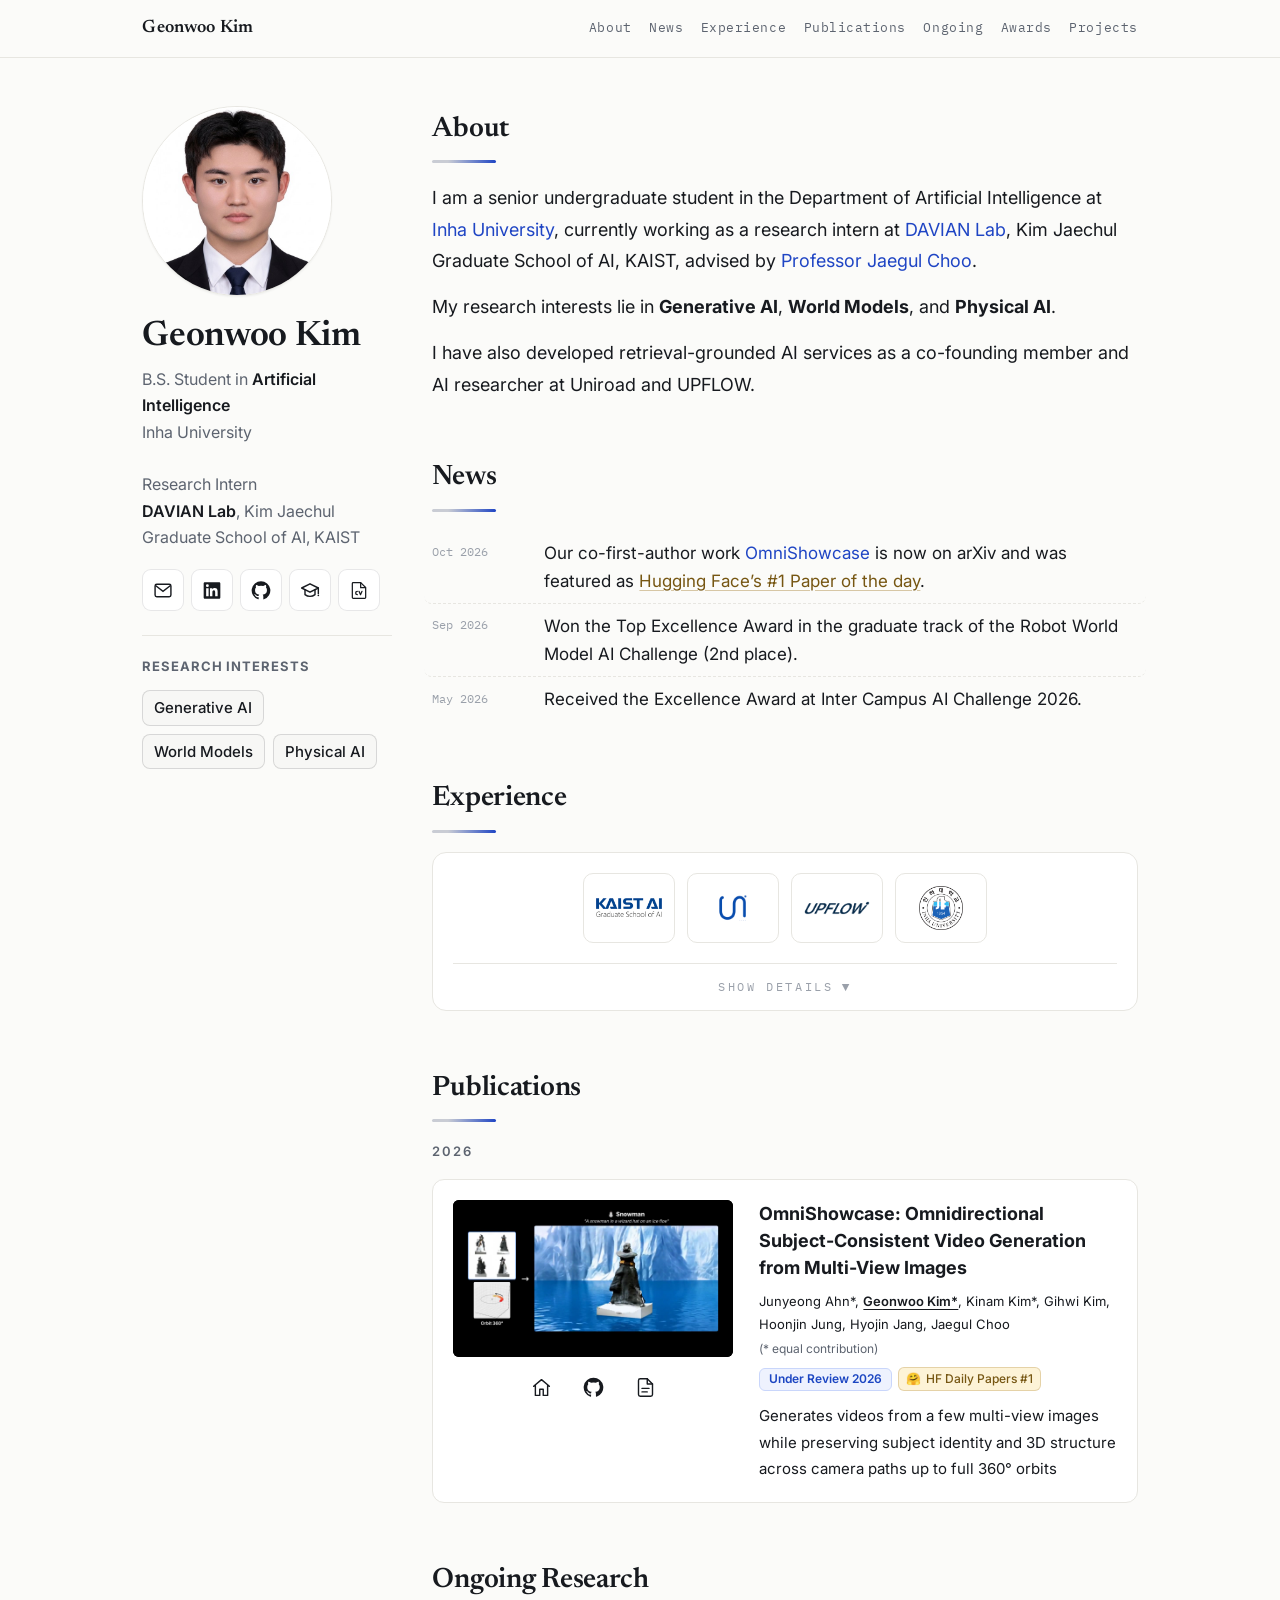
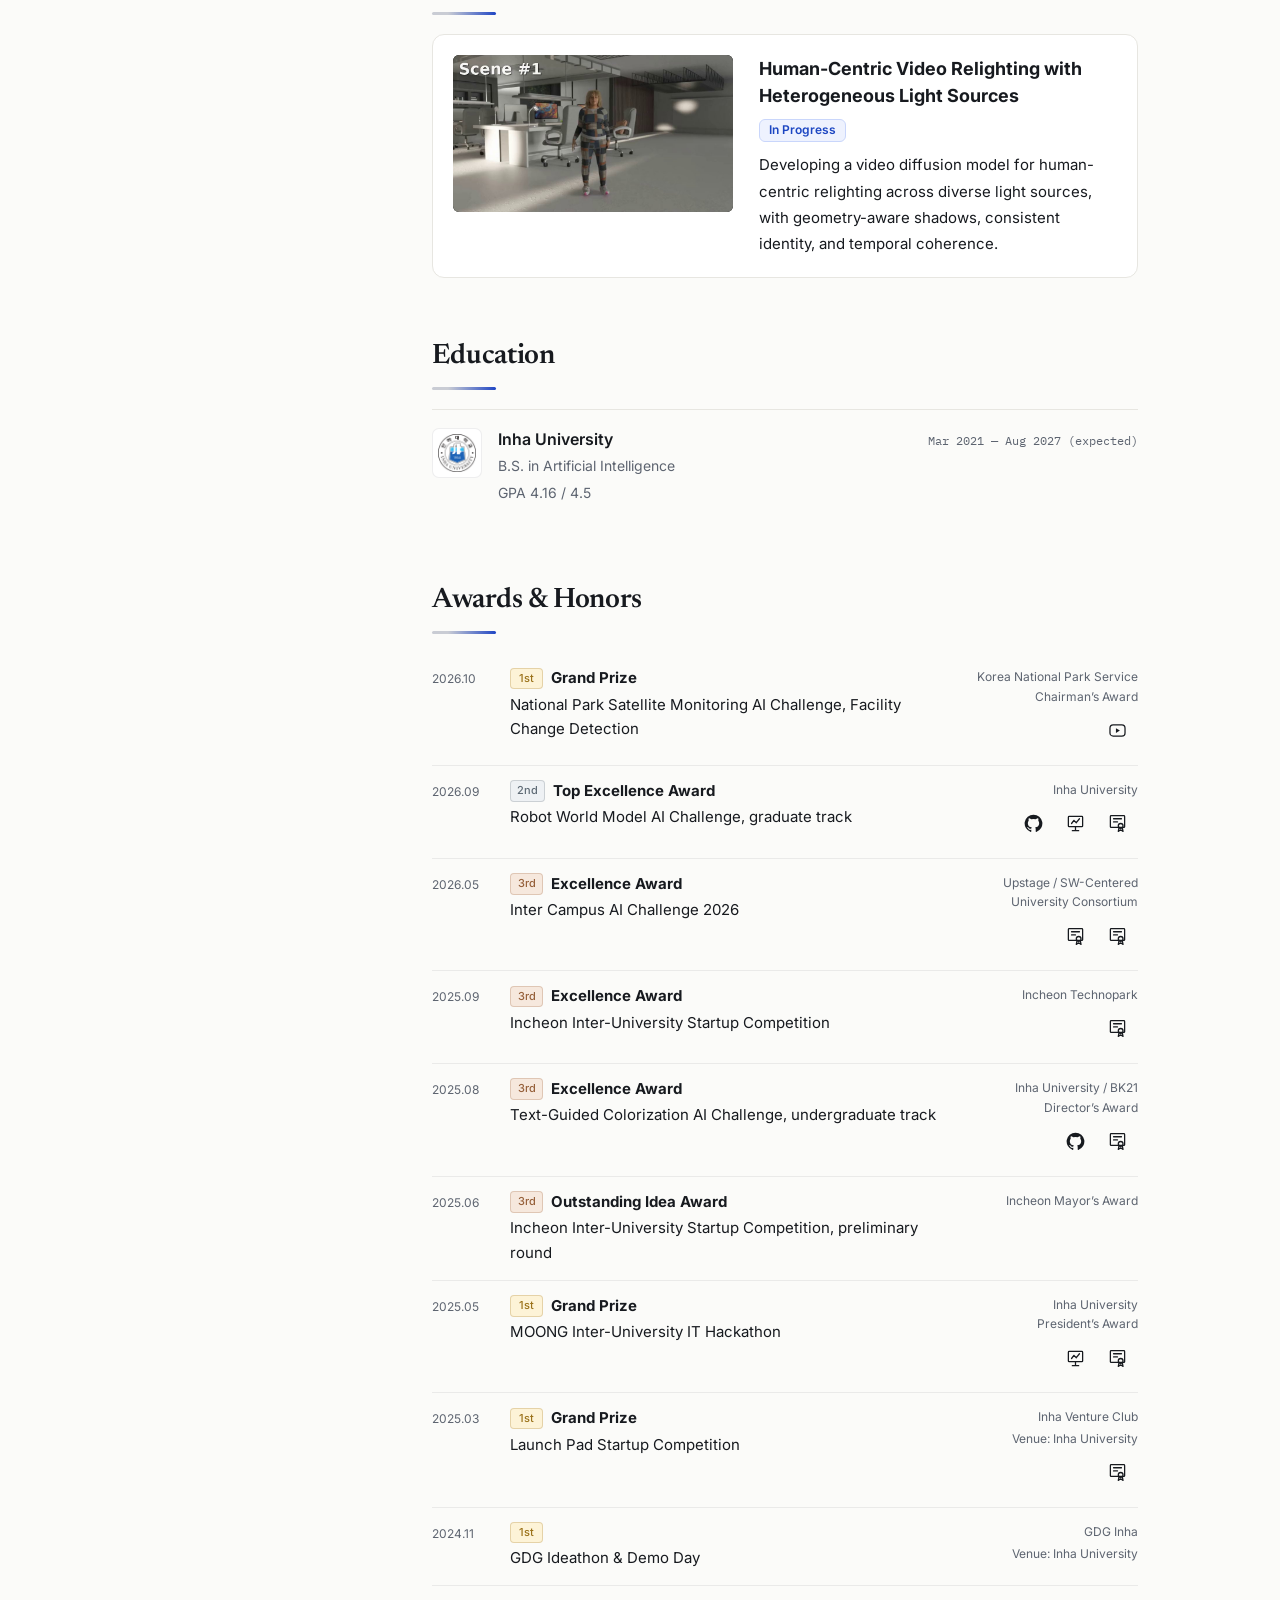
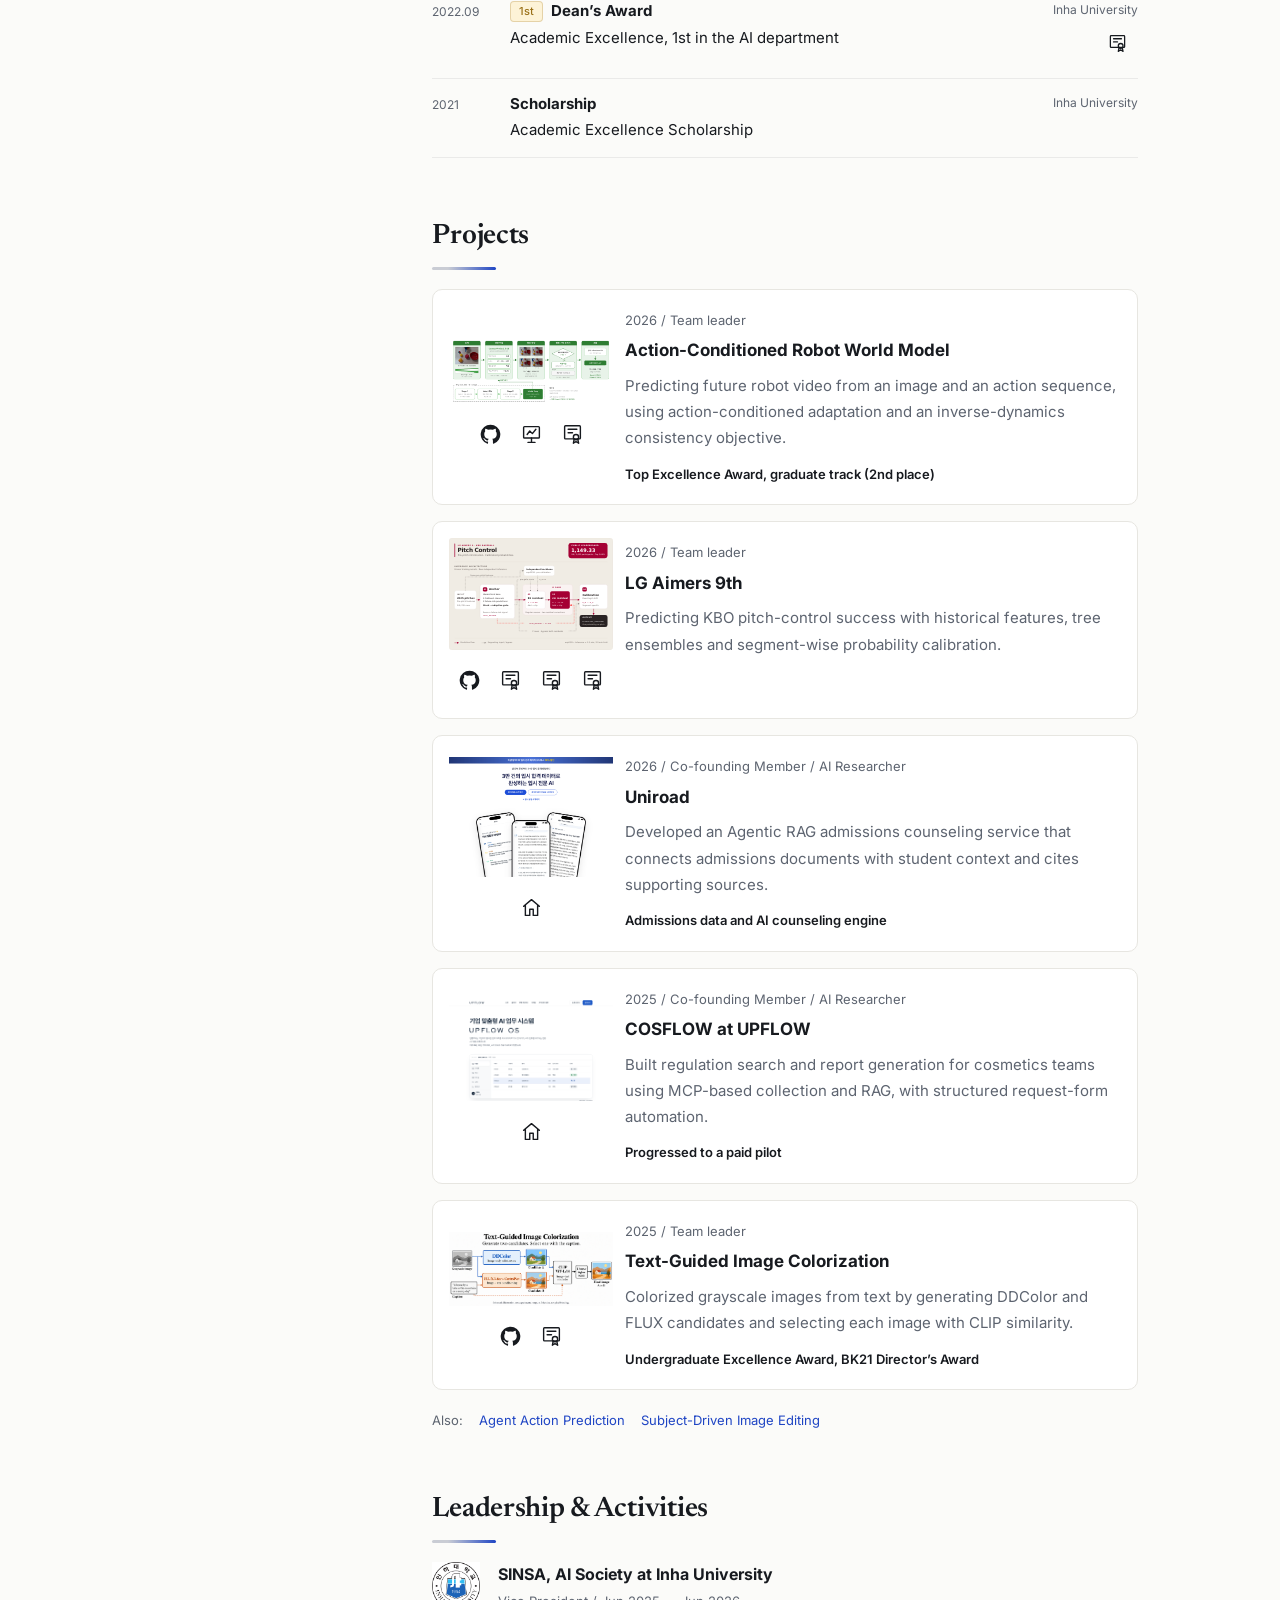
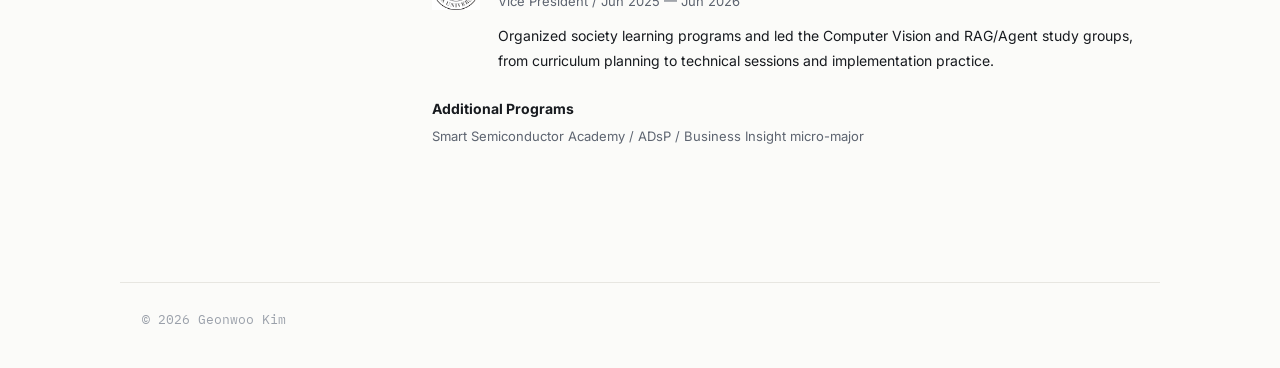
==== commit 0aea267e: "Add ongoing human-centric video relighting research" ====
--- a/index.html
+++ b/index.html
@@ -1 +1 @@
-<!doctype html><html lang="en"><head><meta charset="utf-8"><meta name="viewport" content="width=device-width,initial-scale=1"><title>Geonwoo Kim</title><meta name="description" content="Geonwoo Kim — Generative AI, World Models, and Physical AI."><link rel="canonical" href="https://gxonu.github.io/"><link rel="preconnect" href="https://fonts.googleapis.com"><link rel="preconnect" href="https://fonts.gstatic.com" crossorigin><link href="https://fonts.googleapis.com/css2?family=Newsreader:ital,opsz,wght@0,6..72,400;0,6..72,500;0,6..72,600;1,6..72,400&family=Inter:wght@400;500;600&family=IBM+Plex+Mono:wght@400;500&display=swap" rel="stylesheet"><link rel="stylesheet" href="assets/original.css"><link rel="stylesheet" href="assets/portfolio.css?v=92dc783198"><link rel="stylesheet" href="assets/revision2.css?v=92dc783198"><link rel="stylesheet" href="assets/refinement.css?v=92dc783198"><link rel="stylesheet" href="assets/readability.css?v=10622975f4"><link rel="stylesheet" href="assets/publication-media.css?v=b51b86d135a4"></head><body class="version-b"><nav aria-label="Main navigation"><div class="nav-inner"><a class="nav-name" href="#about">Geonwoo Kim</a><a class="nl" href="#about">About</a><a class="nl" href="#news">News</a><a class="nl" href="#experience">Experience</a><a class="nl" href="#publications">Publications</a><a class="nl" href="#awards">Awards</a><a class="nl" href="#projects">Projects</a></div></nav><div class="wrap"><aside><img class="avatar" src="assets/profile.jpg" alt="Geonwoo Kim" width="190" height="190"><h1 class="side-name">Geonwoo Kim</h1><p class="side-role">B.S. Student in <b>Artificial Intelligence</b><br>Inha University<br><br>Research Intern<br><b>DAVIAN Lab</b>, Kim Jaechul Graduate School of AI, KAIST</p><div class="side-links social-icons" role="group" aria-label="Contact and profiles"><a class="social-icon" href="mailto:kgw8803@gmail.com" target="_blank" rel="noopener" aria-label="Email"><svg aria-hidden="true" focusable="false" viewBox="0 0 24 24" fill="none" stroke="currentColor" stroke-width="1.7"><rect x="2.5" y="4.5" width="19" height="15" rx="2"/><path d="m3 6 9 7 9-7"/></svg><span class="icon-tooltip" aria-hidden="true">Email</span></a><a class="social-icon" href="https://www.linkedin.com/in/geonwoo-kim-27a599303/" target="_blank" rel="noopener" aria-label="LinkedIn"><svg aria-hidden="true" focusable="false" viewBox="0 0 24 24" fill="currentColor"><path d="M20.45 2H3.55C2.69 2 2 2.68 2 3.52v16.96C2 21.32 2.69 22 3.55 22h16.9c.86 0 1.55-.68 1.55-1.52V3.52C22 2.68 21.31 2 20.45 2ZM7.93 18.75H4.98V9.2h2.95v9.55ZM6.46 7.89a1.71 1.71 0 1 1 0-3.42 1.71 1.71 0 0 1 0 3.42Zm12.29 10.86H15.8V14.1c0-1.1-.02-2.52-1.54-2.52-1.54 0-1.78 1.2-1.78 2.44v4.73H9.53V9.2h2.83v1.3h.04c.4-.75 1.36-1.54 2.79-1.54 2.99 0 3.56 1.97 3.56 4.53v5.26Z"/></svg><span class="icon-tooltip" aria-hidden="true">LinkedIn</span></a><a class="social-icon" href="https://github.com/gxonu" target="_blank" rel="noopener" aria-label="GitHub"><svg aria-hidden="true" focusable="false" viewBox="0 0 24 24" fill="currentColor"><path d="M12 .8a11.2 11.2 0 0 0-3.54 21.83c.56.1.76-.24.76-.54v-2.08c-3.12.68-3.78-1.33-3.78-1.33-.51-1.29-1.24-1.63-1.24-1.63-1.02-.7.08-.69.08-.69 1.12.08 1.71 1.15 1.71 1.15 1 1.71 2.62 1.22 3.26.93.1-.72.39-1.22.71-1.5-2.49-.28-5.1-1.24-5.1-5.54 0-1.23.44-2.22 1.15-3.01-.11-.29-.5-1.42.11-2.96 0 0 .94-.3 3.08 1.15a10.75 10.75 0 0 1 5.6 0c2.14-1.45 3.08-1.15 3.08-1.15.61 1.54.22 2.67.11 2.96.72.79 1.15 1.78 1.15 3.01 0 4.31-2.62 5.25-5.12 5.53.4.35.76 1.03.76 2.08v3.08c0 .3.2.65.77.54A11.2 11.2 0 0 0 12 .8Z"/></svg><span class="icon-tooltip" aria-hidden="true">GitHub</span></a><a class="social-icon" href="https://scholar.google.com/citations?user=7ziWvGkAAAAJ&amp;hl=ko" target="_blank" rel="noopener" aria-label="Google Scholar"><svg aria-hidden="true" focusable="false" viewBox="0 0 24 24" fill="none" stroke="currentColor" stroke-width="1.7" stroke-linecap="round" stroke-linejoin="round"><path d="m2 9 10-5 10 5-10 5-10-5Z"/><path d="M6 11v6c3.5 2.7 8.5 2.7 12 0v-6M22 9v7"/><circle cx="22" cy="18" r="1" fill="currentColor" stroke="none"/></svg><span class="icon-tooltip" aria-hidden="true">Google Scholar</span></a><a class="social-icon" href="assets/GeonwooKim_CV.pdf" target="_blank" rel="noopener" aria-label="CV"><svg aria-hidden="true" focusable="false" viewBox="0 0 24 24" fill="none" stroke="currentColor" stroke-width="1.5"><path d="M14 2.5H5a1 1 0 0 0-1 1v17a1 1 0 0 0 1 1h14a1 1 0 0 0 1-1v-12Z"/><path d="M14 2.5v6h6"/><path d="M10 13a2 2 0 1 0 0 4m2-4 1.8 4 1.8-4" stroke-linecap="round" stroke-linejoin="round"/></svg><span class="icon-tooltip" aria-hidden="true">CV</span></a></div><div class="research-interests"><strong>Research Interests</strong><div class="interest-tags" role="list" aria-label="Research interests"><span role="listitem">Generative AI</span><span role="listitem">World Models</span><span role="listitem">Physical AI</span></div></div></aside><main><section id="about"><h2>About</h2><div class="sec-body lead"><p data-copy="intro-0">I am a senior undergraduate student in the Department of Artificial Intelligence at <a href="https://www.inha.ac.kr/" target="_blank" rel="noopener">Inha University</a>, currently working as a research intern at <a href="https://davian.kaist.ac.kr/" target="_blank" rel="noopener">DAVIAN Lab</a>, Kim Jaechul Graduate School of AI, KAIST, advised by <a href="https://sites.google.com/site/jaegulchoo/" target="_blank" rel="noopener">Professor Jaegul Choo</a>.</p><p data-copy="intro-1">My research interests lie in <strong>Generative AI</strong>, <strong>World Models</strong>, and <strong>Physical AI</strong>.</p><p data-copy="intro-2">I have also developed retrieval-grounded AI services as a co-founding member and AI researcher at Uniroad and UPFLOW.</p></div></section><section id="news"><h2>News</h2><div class="sec-body"><ul class="news"><li><time>Oct 2026</time><span>Our co-first-author work <a href="https://arxiv.org/abs/2610.35684" target="_blank" rel="noopener">OmniShowcase</a> is now on arXiv and was featured as <a class="paper-news-link" href="https://huggingface.co/papers/2610.35684" target="_blank" rel="noopener">Hugging Face’s #1 Paper of the day</a>.</span></li><li><time>Sep 2026</time><span>Won the Top Excellence Award in the graduate track of the Robot World Model AI Challenge (2nd place).</span></li><li><time>May 2026</time><span>Received the Excellence Award at Inter Campus AI Challenge 2026.</span></li></ul></div></section><section id="experience"><h2>Experience</h2><div class="sec-body"><div class="xp-card" id="xpCard"><div class="logo-tiles"><a class="tile" href="https://davian.kaist.ac.kr/" target="_blank" rel="noopener" title="KAIST AI — Research Intern, DAVIAN Lab"><img src="assets/kaist.png" alt="KAIST AI"></a><a class="tile" href="https://uni2road.com/chat" target="_blank" rel="noopener" title="Uniroad — Co-founding Member / AI Researcher"><img src="assets/uniroad-logo.png" alt="Uniroad"></a><a class="tile" href="https://upflow.ai.kr/index.html" target="_blank" rel="noopener" title="UPFLOW — Co-founding Member / AI Researcher"><img src="assets/upflow-logo.svg" alt="UPFLOW"></a><a class="tile" href="https://sites.google.com/view/mailab-inha/" target="_blank" rel="noopener" title="Multimodal AI Lab, Inha University — Undergraduate Researcher"><img src="assets/inha.png" alt="Multimodal AI Lab, Inha University"></a></div><button class="xp-toggle" aria-expanded="false" aria-controls="xpList" type="button"><span id="xpLabel">Show details</span><span class="chev" aria-hidden="true">▼</span></button><div class="xp-list" id="xpList"><article class="xp-row"><a class="xp-logo" href="https://davian.kaist.ac.kr/" target="_blank" rel="noopener"><img src="assets/kaist.png" alt="KAIST AI"></a><div><div class="xp-heading"><h3>KAIST AI</h3><time>Dec 2025 — Present</time></div><p class="role">Research Intern, DAVIAN Lab</p><p class="xp-description">Generative video and 3D-consistent subject modeling.</p></div></article><article class="xp-row"><a class="xp-logo" href="https://uni2road.com/chat" target="_blank" rel="noopener"><img src="assets/uniroad-logo.png" alt="Uniroad"></a><div><div class="xp-heading"><h3>Uniroad</h3><time>Mar 2026 — Jul 2026</time></div><p class="role">Co-founding Member / AI Researcher</p><p class="xp-description">Admissions data and Agentic RAG counseling.</p></div></article><article class="xp-row"><a class="xp-logo" href="https://upflow.ai.kr/index.html" target="_blank" rel="noopener"><img src="assets/upflow-logo.svg" alt="UPFLOW"></a><div><div class="xp-heading"><h3>UPFLOW</h3><time>Feb 2025 — Oct 2025</time></div><p class="role">Co-founding Member / AI Researcher</p><p class="xp-description">Retrieval-grounded regulation search and workflow automation.</p></div></article><article class="xp-row"><a class="xp-logo" href="https://sites.google.com/view/mailab-inha/" target="_blank" rel="noopener"><img src="assets/inha.png" alt="Multimodal AI Lab, Inha University"></a><div><div class="xp-heading"><h3>Multimodal AI Lab, Inha University</h3><time>Dec 2024 — Dec 2025</time></div><p class="role">Undergraduate Researcher</p><p class="xp-description">Training-free subject-driven image editing.</p></div></article></div></div></div></section><section id="publications"><h2>Publications</h2><div class="sec-body"><p class="year-label">2026</p><article class="publication"><div class="publication-visual"><div class="publication-media"><video class="publication-video" autoplay muted playsinline loop preload="metadata" width="1280" height="720" poster="assets/omnishowcase-teaser-poster.jpg" aria-label="OmniShowcase video generation teaser"><source src="assets/omnishowcase-teaser.mp4" type="video/mp4"><a href="assets/omnishowcase-teaser.mp4">Watch the OmniShowcase teaser</a></video></div><div class="publication-icon-links" aria-label="Publication resources"><a href="https://justin4ai.github.io/OmniShowcase/" target="_blank" rel="noopener" aria-label="Project Page" title="Project Page"><svg viewBox="0 0 24 24" width="21" height="21" fill="none" stroke="currentColor" stroke-width="1.6" stroke-linecap="round" stroke-linejoin="round" aria-hidden="true" focusable="false"><path d="M3 10.5 12 3l9 7.5M5 9v12h5v-7h4v7h5V9"/></svg></a><a href="https://github.com/justin4ai/OmniShowcase" target="_blank" rel="noopener" aria-label="Code on GitHub" title="Code on GitHub"><svg width="21" height="21" aria-hidden="true" focusable="false" viewBox="0 0 24 24" fill="currentColor"><path d="M12 .8a11.2 11.2 0 0 0-3.54 21.83c.56.1.76-.24.76-.54v-2.08c-3.12.68-3.78-1.33-3.78-1.33-.51-1.29-1.24-1.63-1.24-1.63-1.02-.7.08-.69.08-.69 1.12.08 1.71 1.15 1.71 1.15 1 1.71 2.62 1.22 3.26.93.1-.72.39-1.22.71-1.5-2.49-.28-5.1-1.24-5.1-5.54 0-1.23.44-2.22 1.15-3.01-.11-.29-.5-1.42.11-2.96 0 0 .94-.3 3.08 1.15a10.75 10.75 0 0 1 5.6 0c2.14-1.45 3.08-1.15 3.08-1.15.61 1.54.22 2.67.11 2.96.72.79 1.15 1.78 1.15 3.01 0 4.31-2.62 5.25-5.12 5.53.4.35.76 1.03.76 2.08v3.08c0 .3.2.65.77.54A11.2 11.2 0 0 0 12 .8Z"/></svg></a><a href="https://arxiv.org/abs/2610.35684" target="_blank" rel="noopener" aria-label="arXiv paper" title="arXiv paper"><svg viewBox="0 0 24 24" width="21" height="21" fill="none" stroke="currentColor" stroke-width="1.6" stroke-linecap="round" stroke-linejoin="round" aria-hidden="true" focusable="false"><path d="M14 2H6a2 2 0 0 0-2 2v16a2 2 0 0 0 2 2h12a2 2 0 0 0 2-2V8z"/><path d="M14 2v6h6M8 13h8M8 17h6"/></svg></a></div></div><div class="publication-copy"><div class="publication-text"><h3>OmniShowcase: Omnidirectional Subject-Consistent Video Generation from Multi-View Images</h3><p class="publication-authors">Junyeong Ahn*, <strong class="author-self">Geonwoo Kim*</strong>, Kinam Kim*, Gihwi Kim, Hoonjin Jung, Hyojin Jang, Jaegul Choo <span class="equal-contribution">(* equal contribution)</span></p><div class="publication-badges"><p class="research-status">Under Review 2026</p><a class="paper-highlight" href="https://huggingface.co/papers/2610.35684" target="_blank" rel="noopener" aria-label="OmniShowcase, number 1 Paper of the day on Hugging Face"><span aria-hidden="true">🤗</span><span>HF Daily Papers #1</span></a></div><p class="tldr" data-copy="publication">Generates videos from a few multi-view images while preserving subject identity and 3D structure across camera paths up to full 360° orbits</p></div></div></article></div></section><section id="education"><h2>Education</h2><div class="sec-body"><article class="xp-row"><a class="xp-logo" href="https://www.inha.ac.kr/" target="_blank" rel="noopener"><img src="assets/inha.png" alt="Inha University"></a><div><div class="xp-heading"><h3>Inha University</h3><time>Mar 2021 — Aug 2027 (expected)</time></div><p class="role">B.S. in Artificial Intelligence</p><p class="xp-description">GPA 4.16 / 4.5</p></div></article></div></section><section id="awards"><h2>Awards &amp; Honors</h2><div class="sec-body award-list"><article class="award-row"><time>2026.10</time><div class="award-main"><div class="award-heading"><span class="rank-badge rank-1st">1st</span><strong>Grand Prize</strong></div><p class="award-event">National Park Satellite Monitoring AI Challenge, Facility Change Detection</p></div><div class="award-meta"><p class="award-host">Korea National Park Service<br>Chairman’s Award</p><div class="award-icon-links" aria-label="Award resources"><a href="https://youtu.be/D5Rg_QvVzro" target="_blank" rel="noopener" aria-label="Solution video on YouTube" title="Solution video on YouTube"><svg viewBox="0 0 24 24" width="21" height="21" fill="none" stroke="currentColor" stroke-width="1.6" stroke-linecap="round" stroke-linejoin="round" aria-hidden="true" focusable="false"><rect x="2.5" y="5" width="19" height="14" rx="4"/><path d="m10 9 5 3-5 3Z" fill="currentColor" stroke="none"/></svg></a></div></div></article><article class="award-row"><time>2026.09</time><div class="award-main"><div class="award-heading"><span class="rank-badge rank-2nd">2nd</span><strong>Top Excellence Award</strong></div><p class="award-event">Robot World Model AI Challenge, graduate track</p></div><div class="award-meta"><p class="award-host">Inha University</p><div class="award-icon-links" aria-label="Award resources"><a href="https://github.com/gxonu/Worldmodel-AI-Challenge" target="_blank" rel="noopener" aria-label="Code on GitHub" title="Code on GitHub"><svg width="21" height="21" aria-hidden="true" focusable="false" viewBox="0 0 24 24" fill="currentColor"><path d="M12 .8a11.2 11.2 0 0 0-3.54 21.83c.56.1.76-.24.76-.54v-2.08c-3.12.68-3.78-1.33-3.78-1.33-.51-1.29-1.24-1.63-1.24-1.63-1.02-.7.08-.69.08-.69 1.12.08 1.71 1.15 1.71 1.15 1 1.71 2.62 1.22 3.26.93.1-.72.39-1.22.71-1.5-2.49-.28-5.1-1.24-5.1-5.54 0-1.23.44-2.22 1.15-3.01-.11-.29-.5-1.42.11-2.96 0 0 .94-.3 3.08 1.15a10.75 10.75 0 0 1 5.6 0c2.14-1.45 3.08-1.15 3.08-1.15.61 1.54.22 2.67.11 2.96.72.79 1.15 1.78 1.15 3.01 0 4.31-2.62 5.25-5.12 5.53.4.35.76 1.03.76 2.08v3.08c0 .3.2.65.77.54A11.2 11.2 0 0 0 12 .8Z"/></svg></a><a href="assets/world-model-slides.pdf" target="_blank" rel="noopener" aria-label="Slides" title="Slides"><svg viewBox="0 0 24 24" width="21" height="21" fill="none" stroke="currentColor" stroke-width="1.6" stroke-linecap="round" stroke-linejoin="round" aria-hidden="true" focusable="false"><rect x="3" y="3" width="18" height="13" rx="1"/><path d="M12 16v5M8 21h8M7 12l3-4 3 3 4-5"/></svg></a><a href="assets/world-model-certificate.pdf" target="_blank" rel="noopener" aria-label="Certificate" title="Certificate"><svg viewBox="0 0 24 24" width="21" height="21" fill="none" stroke="currentColor" stroke-width="1.6" stroke-linecap="round" stroke-linejoin="round" aria-hidden="true" focusable="false"><rect x="3" y="2" width="18" height="15" rx="1"/><path d="M7 6h10M7 10h5"/><circle cx="16" cy="15" r="3"/><path d="m14 17-1 5 3-2 3 2-1-5"/></svg></a></div></div></article><article class="award-row"><time>2026.05</time><div class="award-main"><div class="award-heading"><span class="rank-badge rank-3rd">3rd</span><strong>Excellence Award</strong></div><p class="award-event">Inter Campus AI Challenge 2026</p></div><div class="award-meta"><p class="award-host">Upstage / SW-Centered University Consortium</p><div class="award-icon-links" aria-label="Award resources"><a href="assets/icac-certificate.pdf" target="_blank" rel="noopener" aria-label="Certificate" title="Certificate"><svg viewBox="0 0 24 24" width="21" height="21" fill="none" stroke="currentColor" stroke-width="1.6" stroke-linecap="round" stroke-linejoin="round" aria-hidden="true" focusable="false"><rect x="3" y="2" width="18" height="15" rx="1"/><path d="M7 6h10M7 10h5"/><circle cx="16" cy="15" r="3"/><path d="m14 17-1 5 3-2 3 2-1-5"/></svg></a><a href="assets/icac-participation.pdf" target="_blank" rel="noopener" aria-label="Participation certificate" title="Participation certificate"><svg viewBox="0 0 24 24" width="21" height="21" fill="none" stroke="currentColor" stroke-width="1.6" stroke-linecap="round" stroke-linejoin="round" aria-hidden="true" focusable="false"><rect x="3" y="2" width="18" height="15" rx="1"/><path d="M7 6h10M7 10h5"/><circle cx="16" cy="15" r="3"/><path d="m14 17-1 5 3-2 3 2-1-5"/></svg></a></div></div></article><article class="award-row"><time>2025.09</time><div class="award-main"><div class="award-heading"><span class="rank-badge rank-3rd">3rd</span><strong>Excellence Award</strong></div><p class="award-event">Incheon Inter-University Startup Competition</p></div><div class="award-meta"><p class="award-host">Incheon Technopark</p><div class="award-icon-links" aria-label="Award resources"><a href="assets/incheon-startup-certificate.pdf" target="_blank" rel="noopener" aria-label="Certificate" title="Certificate"><svg viewBox="0 0 24 24" width="21" height="21" fill="none" stroke="currentColor" stroke-width="1.6" stroke-linecap="round" stroke-linejoin="round" aria-hidden="true" focusable="false"><rect x="3" y="2" width="18" height="15" rx="1"/><path d="M7 6h10M7 10h5"/><circle cx="16" cy="15" r="3"/><path d="m14 17-1 5 3-2 3 2-1-5"/></svg></a></div></div></article><article class="award-row"><time>2025.08</time><div class="award-main"><div class="award-heading"><span class="rank-badge rank-3rd">3rd</span><strong>Excellence Award</strong></div><p class="award-event">Text-Guided Colorization AI Challenge, undergraduate track</p></div><div class="award-meta"><p class="award-host">Inha University / BK21 Director’s Award</p><div class="award-icon-links" aria-label="Award resources"><a href="https://github.com/gxonu/Text-Guided-Colorization" target="_blank" rel="noopener" aria-label="Code on GitHub" title="Code on GitHub"><svg width="21" height="21" aria-hidden="true" focusable="false" viewBox="0 0 24 24" fill="currentColor"><path d="M12 .8a11.2 11.2 0 0 0-3.54 21.83c.56.1.76-.24.76-.54v-2.08c-3.12.68-3.78-1.33-3.78-1.33-.51-1.29-1.24-1.63-1.24-1.63-1.02-.7.08-.69.08-.69 1.12.08 1.71 1.15 1.71 1.15 1 1.71 2.62 1.22 3.26.93.1-.72.39-1.22.71-1.5-2.49-.28-5.1-1.24-5.1-5.54 0-1.23.44-2.22 1.15-3.01-.11-.29-.5-1.42.11-2.96 0 0 .94-.3 3.08 1.15a10.75 10.75 0 0 1 5.6 0c2.14-1.45 3.08-1.15 3.08-1.15.61 1.54.22 2.67.11 2.96.72.79 1.15 1.78 1.15 3.01 0 4.31-2.62 5.25-5.12 5.53.4.35.76 1.03.76 2.08v3.08c0 .3.2.65.77.54A11.2 11.2 0 0 0 12 .8Z"/></svg></a><a href="assets/colorization-certificate.pdf" target="_blank" rel="noopener" aria-label="Certificate" title="Certificate"><svg viewBox="0 0 24 24" width="21" height="21" fill="none" stroke="currentColor" stroke-width="1.6" stroke-linecap="round" stroke-linejoin="round" aria-hidden="true" focusable="false"><rect x="3" y="2" width="18" height="15" rx="1"/><path d="M7 6h10M7 10h5"/><circle cx="16" cy="15" r="3"/><path d="m14 17-1 5 3-2 3 2-1-5"/></svg></a></div></div></article><article class="award-row"><time>2025.06</time><div class="award-main"><div class="award-heading"><span class="rank-badge rank-3rd">3rd</span><strong>Outstanding Idea Award</strong></div><p class="award-event">Incheon Inter-University Startup Competition, preliminary round</p></div><div class="award-meta"><p class="award-host">Incheon Mayor’s Award</p></div></article><article class="award-row"><time>2025.05</time><div class="award-main"><div class="award-heading"><span class="rank-badge rank-1st">1st</span><strong>Grand Prize</strong></div><p class="award-event">MOONG Inter-University IT Hackathon</p></div><div class="award-meta"><p class="award-host">Inha University President’s Award</p><div class="award-icon-links" aria-label="Award resources"><a href="assets/moong-slides.pdf" target="_blank" rel="noopener" aria-label="Slides" title="Slides"><svg viewBox="0 0 24 24" width="21" height="21" fill="none" stroke="currentColor" stroke-width="1.6" stroke-linecap="round" stroke-linejoin="round" aria-hidden="true" focusable="false"><rect x="3" y="3" width="18" height="13" rx="1"/><path d="M12 16v5M8 21h8M7 12l3-4 3 3 4-5"/></svg></a><a href="assets/moong-certificate.pdf" target="_blank" rel="noopener" aria-label="Certificate" title="Certificate"><svg viewBox="0 0 24 24" width="21" height="21" fill="none" stroke="currentColor" stroke-width="1.6" stroke-linecap="round" stroke-linejoin="round" aria-hidden="true" focusable="false"><rect x="3" y="2" width="18" height="15" rx="1"/><path d="M7 6h10M7 10h5"/><circle cx="16" cy="15" r="3"/><path d="m14 17-1 5 3-2 3 2-1-5"/></svg></a></div></div></article><article class="award-row"><time>2025.03</time><div class="award-main"><div class="award-heading"><span class="rank-badge rank-1st">1st</span><strong>Grand Prize</strong></div><p class="award-event">Launch Pad Startup Competition</p></div><div class="award-meta"><p class="award-host">Inha Venture Club</p><p class="award-venue">Venue: Inha University</p><div class="award-icon-links" aria-label="Award resources"><a href="assets/launch-pad-certificate.pdf" target="_blank" rel="noopener" aria-label="Certificate" title="Certificate"><svg viewBox="0 0 24 24" width="21" height="21" fill="none" stroke="currentColor" stroke-width="1.6" stroke-linecap="round" stroke-linejoin="round" aria-hidden="true" focusable="false"><rect x="3" y="2" width="18" height="15" rx="1"/><path d="M7 6h10M7 10h5"/><circle cx="16" cy="15" r="3"/><path d="m14 17-1 5 3-2 3 2-1-5"/></svg></a></div></div></article><article class="award-row"><time>2024.11</time><div class="award-main"><div class="award-heading"><span class="rank-badge rank-1st">1st</span></div><p class="award-event">GDG Ideathon &amp; Demo Day</p></div><div class="award-meta"><p class="award-host">GDG Inha</p><p class="award-venue">Venue: Inha University</p></div></article><article class="award-row"><time>2022.09</time><div class="award-main"><div class="award-heading"><span class="rank-badge rank-1st">1st</span><strong>Dean’s Award</strong></div><p class="award-event">Academic Excellence, 1st in the AI department</p></div><div class="award-meta"><p class="award-host">Inha University</p><div class="award-icon-links" aria-label="Award resources"><a href="assets/academic-excellence-certificate.pdf" target="_blank" rel="noopener" aria-label="Certificate" title="Certificate"><svg viewBox="0 0 24 24" width="21" height="21" fill="none" stroke="currentColor" stroke-width="1.6" stroke-linecap="round" stroke-linejoin="round" aria-hidden="true" focusable="false"><rect x="3" y="2" width="18" height="15" rx="1"/><path d="M7 6h10M7 10h5"/><circle cx="16" cy="15" r="3"/><path d="m14 17-1 5 3-2 3 2-1-5"/></svg></a></div></div></article><article class="award-row"><time>2021</time><div class="award-main"><div class="award-heading"><strong>Scholarship</strong></div><p class="award-event">Academic Excellence Scholarship</p></div><div class="award-meta"><p class="award-host">Inha University</p></div></article></div></section><section id="projects"><h2>Projects</h2><div class="sec-body project-grid"><article class="project-card"><div class="project-visual"><a class="project-image" href="assets/world-model-pipeline.png" target="_blank" rel="noopener" aria-label="Open Action-Conditioned Robot World Model figure"><img src="assets/world-model-pipeline.png" alt="Robot World Model pipeline from the project repository"></a><div class="project-icon-links" aria-label="Project resources"><a href="https://github.com/gxonu/Worldmodel-AI-Challenge" target="_blank" rel="noopener" aria-label="Code on GitHub" title="Code on GitHub"><svg width="21" height="21" aria-hidden="true" focusable="false" viewBox="0 0 24 24" fill="currentColor"><path d="M12 .8a11.2 11.2 0 0 0-3.54 21.83c.56.1.76-.24.76-.54v-2.08c-3.12.68-3.78-1.33-3.78-1.33-.51-1.29-1.24-1.63-1.24-1.63-1.02-.7.08-.69.08-.69 1.12.08 1.71 1.15 1.71 1.15 1 1.71 2.62 1.22 3.26.93.1-.72.39-1.22.71-1.5-2.49-.28-5.1-1.24-5.1-5.54 0-1.23.44-2.22 1.15-3.01-.11-.29-.5-1.42.11-2.96 0 0 .94-.3 3.08 1.15a10.75 10.75 0 0 1 5.6 0c2.14-1.45 3.08-1.15 3.08-1.15.61 1.54.22 2.67.11 2.96.72.79 1.15 1.78 1.15 3.01 0 4.31-2.62 5.25-5.12 5.53.4.35.76 1.03.76 2.08v3.08c0 .3.2.65.77.54A11.2 11.2 0 0 0 12 .8Z"/></svg></a><a href="assets/world-model-slides.pdf" target="_blank" rel="noopener" aria-label="Slides" title="Slides"><svg viewBox="0 0 24 24" width="21" height="21" fill="none" stroke="currentColor" stroke-width="1.6" stroke-linecap="round" stroke-linejoin="round" aria-hidden="true" focusable="false"><rect x="3" y="3" width="18" height="13" rx="1"/><path d="M12 16v5M8 21h8M7 12l3-4 3 3 4-5"/></svg></a><a href="assets/world-model-certificate.pdf" target="_blank" rel="noopener" aria-label="Certificate" title="Certificate"><svg viewBox="0 0 24 24" width="21" height="21" fill="none" stroke="currentColor" stroke-width="1.6" stroke-linecap="round" stroke-linejoin="round" aria-hidden="true" focusable="false"><rect x="3" y="2" width="18" height="15" rx="1"/><path d="M7 6h10M7 10h5"/><circle cx="16" cy="15" r="3"/><path d="m14 17-1 5 3-2 3 2-1-5"/></svg></a></div></div><div class="project-copy"><p class="project-role">2026 / Team leader</p><h3>Action-Conditioned Robot World Model</h3><p class="project-summary" data-copy="project-0">Predicting future robot video from an image and an action sequence, using action-conditioned adaptation and an inverse-dynamics consistency objective.</p><p class="project-result">Top Excellence Award, graduate track (2nd place)</p></div></article><article class="project-card"><div class="project-visual"><a class="project-image" href="assets/lg-aimers-pipeline-v3.svg" target="_blank" rel="noopener" aria-label="Open LG Aimers 9th figure"><img src="assets/lg-aimers-pipeline-v3.svg" alt="LG Aimers inference pipeline: anchor, R-only B1 and risk-middle residuals, F bypass, and R/F calibration"></a><div class="project-icon-links" aria-label="Project resources"><a href="https://github.com/gxonu/LG-Aimers-9th-PitchControl" target="_blank" rel="noopener" aria-label="Code on GitHub" title="Code on GitHub"><svg width="21" height="21" aria-hidden="true" focusable="false" viewBox="0 0 24 24" fill="currentColor"><path d="M12 .8a11.2 11.2 0 0 0-3.54 21.83c.56.1.76-.24.76-.54v-2.08c-3.12.68-3.78-1.33-3.78-1.33-.51-1.29-1.24-1.63-1.24-1.63-1.02-.7.08-.69.08-.69 1.12.08 1.71 1.15 1.71 1.15 1 1.71 2.62 1.22 3.26.93.1-.72.39-1.22.71-1.5-2.49-.28-5.1-1.24-5.1-5.54 0-1.23.44-2.22 1.15-3.01-.11-.29-.5-1.42.11-2.96 0 0 .94-.3 3.08 1.15a10.75 10.75 0 0 1 5.6 0c2.14-1.45 3.08-1.15 3.08-1.15.61 1.54.22 2.67.11 2.96.72.79 1.15 1.78 1.15 3.01 0 4.31-2.62 5.25-5.12 5.53.4.35.76 1.03.76 2.08v3.08c0 .3.2.65.77.54A11.2 11.2 0 0 0 12 .8Z"/></svg></a><a href="assets/lg-aimers-completion.pdf" target="_blank" rel="noopener" aria-label="Completion certificate" title="Completion certificate"><svg viewBox="0 0 24 24" width="21" height="21" fill="none" stroke="currentColor" stroke-width="1.6" stroke-linecap="round" stroke-linejoin="round" aria-hidden="true" focusable="false"><rect x="3" y="2" width="18" height="15" rx="1"/><path d="M7 6h10M7 10h5"/><circle cx="16" cy="15" r="3"/><path d="m14 17-1 5 3-2 3 2-1-5"/></svg></a><a href="assets/lg-aimers-phase1.pdf" target="_blank" rel="noopener" aria-label="Phase I certificate" title="Phase I certificate"><svg viewBox="0 0 24 24" width="21" height="21" fill="none" stroke="currentColor" stroke-width="1.6" stroke-linecap="round" stroke-linejoin="round" aria-hidden="true" focusable="false"><rect x="3" y="2" width="18" height="15" rx="1"/><path d="M7 6h10M7 10h5"/><circle cx="16" cy="15" r="3"/><path d="m14 17-1 5 3-2 3 2-1-5"/></svg></a><a href="assets/lg-aimers-certificate.pdf" target="_blank" rel="noopener" aria-label="Phase II certificate" title="Phase II certificate"><svg viewBox="0 0 24 24" width="21" height="21" fill="none" stroke="currentColor" stroke-width="1.6" stroke-linecap="round" stroke-linejoin="round" aria-hidden="true" focusable="false"><rect x="3" y="2" width="18" height="15" rx="1"/><path d="M7 6h10M7 10h5"/><circle cx="16" cy="15" r="3"/><path d="m14 17-1 5 3-2 3 2-1-5"/></svg></a></div></div><div class="project-copy"><p class="project-role">2026 / Team leader</p><h3>LG Aimers 9th</h3><p class="project-summary" data-copy="project-1">Predicting KBO pitch-control success with historical features, tree ensembles and segment-wise probability calibration.</p></div></article><article class="project-card"><div class="project-visual"><a class="project-image" href="assets/uniroad-project.png" target="_blank" rel="noopener" aria-label="Open Uniroad figure"><img src="assets/uniroad-project.png" alt="Uniroad admissions counseling service interface"></a><div class="project-icon-links" aria-label="Project resources"><a href="https://uni2road.com/chat" target="_blank" rel="noopener" aria-label="Service" title="Service"><svg viewBox="0 0 24 24" width="21" height="21" fill="none" stroke="currentColor" stroke-width="1.6" stroke-linecap="round" stroke-linejoin="round" aria-hidden="true" focusable="false"><path d="M3 10.5 12 3l9 7.5M5 9v12h5v-7h4v7h5V9"/></svg></a></div></div><div class="project-copy"><p class="project-role">2026 / Co-founding Member / AI Researcher</p><h3>Uniroad</h3><p class="project-summary" data-copy="project-2">Developed an Agentic RAG admissions counseling service that connects admissions documents with student context and cites supporting sources.</p><p class="project-result">Admissions data and AI counseling engine</p></div></article><article class="project-card"><div class="project-visual"><a class="project-image" href="https://upflow.ai.kr/index.html" target="_blank" rel="noopener" aria-label="Visit the UPFLOW website"><img src="assets/upflow-homepage-20261101.png" alt="UPFLOW OS website homepage, captured November 2026"></a><div class="project-icon-links" aria-label="Project resources"><a href="https://upflow.ai.kr/index.html" target="_blank" rel="noopener" aria-label="Website" title="Website"><svg viewBox="0 0 24 24" width="21" height="21" fill="none" stroke="currentColor" stroke-width="1.6" stroke-linecap="round" stroke-linejoin="round" aria-hidden="true" focusable="false"><path d="M3 10.5 12 3l9 7.5M5 9v12h5v-7h4v7h5V9"/></svg></a></div></div><div class="project-copy"><p class="project-role">2025 / Co-founding Member / AI Researcher</p><h3>COSFLOW at UPFLOW</h3><p class="project-summary" data-copy="project-3">Built regulation search and report generation for cosmetics teams using MCP-based collection and RAG, with structured request-form automation.</p><p class="project-result">Progressed to a paid pilot</p></div></article><article class="project-card"><div class="project-visual"><a class="project-image" href="assets/colorization-pipeline.png" target="_blank" rel="noopener" aria-label="Open Text-Guided Image Colorization figure"><img src="assets/colorization-pipeline.png" alt="Text-guided colorization pipeline from the project repository"></a><div class="project-icon-links" aria-label="Project resources"><a href="https://github.com/gxonu/Text-Guided-Colorization" target="_blank" rel="noopener" aria-label="Code on GitHub" title="Code on GitHub"><svg width="21" height="21" aria-hidden="true" focusable="false" viewBox="0 0 24 24" fill="currentColor"><path d="M12 .8a11.2 11.2 0 0 0-3.54 21.83c.56.1.76-.24.76-.54v-2.08c-3.12.68-3.78-1.33-3.78-1.33-.51-1.29-1.24-1.63-1.24-1.63-1.02-.7.08-.69.08-.69 1.12.08 1.71 1.15 1.71 1.15 1 1.71 2.62 1.22 3.26.93.1-.72.39-1.22.71-1.5-2.49-.28-5.1-1.24-5.1-5.54 0-1.23.44-2.22 1.15-3.01-.11-.29-.5-1.42.11-2.96 0 0 .94-.3 3.08 1.15a10.75 10.75 0 0 1 5.6 0c2.14-1.45 3.08-1.15 3.08-1.15.61 1.54.22 2.67.11 2.96.72.79 1.15 1.78 1.15 3.01 0 4.31-2.62 5.25-5.12 5.53.4.35.76 1.03.76 2.08v3.08c0 .3.2.65.77.54A11.2 11.2 0 0 0 12 .8Z"/></svg></a><a href="assets/colorization-certificate.pdf" target="_blank" rel="noopener" aria-label="Certificate" title="Certificate"><svg viewBox="0 0 24 24" width="21" height="21" fill="none" stroke="currentColor" stroke-width="1.6" stroke-linecap="round" stroke-linejoin="round" aria-hidden="true" focusable="false"><rect x="3" y="2" width="18" height="15" rx="1"/><path d="M7 6h10M7 10h5"/><circle cx="16" cy="15" r="3"/><path d="m14 17-1 5 3-2 3 2-1-5"/></svg></a></div></div><div class="project-copy"><p class="project-role">2025 / Team leader</p><h3>Text-Guided Image Colorization</h3><p class="project-summary" data-copy="project-4">Colorized grayscale images from text by generating DDColor and FLUX candidates and selecting each image with CLIP similarity.</p><p class="project-result">Undergraduate Excellence Award, BK21 Director’s Award</p></div></article></div><div class="additional-work"><span>Also:</span> <a href="https://github.com/gxonu/Agent-Action-Chanllenge">Agent Action Prediction</a><a href="https://github.com/gxonu/DiptychPrompting_edit">Subject-Driven Image Editing</a></div></section><section id="leadership"><h2>Leadership &amp; Activities</h2><div class="sec-body"><article class="leadership-entry"><img src="assets/inha.png" alt="Inha University"><div><h3>SINSA, AI Society at Inha University</h3><p class="role">Vice President / Jun 2025 — Jun 2026</p><p>Organized society learning programs and led the Computer Vision and RAG/Agent study groups, from curriculum planning to technical sessions and implementation practice.</p></div></article><div class="programs"><h3>Additional Programs</h3><p>Smart Semiconductor Academy / ADsP / Business Insight micro-major</p></div></div></section></main></div><footer><span>© 2026 Geonwoo Kim</span></footer><script src="assets/site.js"></script></body></html>+<!doctype html><html lang="en"><head><meta charset="utf-8"><meta name="viewport" content="width=device-width,initial-scale=1"><title>Geonwoo Kim</title><meta name="description" content="Geonwoo Kim — Generative AI, World Models, and Physical AI."><link rel="canonical" href="https://gxonu.github.io/"><link rel="preconnect" href="https://fonts.googleapis.com"><link rel="preconnect" href="https://fonts.gstatic.com" crossorigin><link href="https://fonts.googleapis.com/css2?family=Newsreader:ital,opsz,wght@0,6..72,400;0,6..72,500;0,6..72,600;1,6..72,400&family=Inter:wght@400;500;600&family=IBM+Plex+Mono:wght@400;500&display=swap" rel="stylesheet"><link rel="stylesheet" href="assets/original.css"><link rel="stylesheet" href="assets/portfolio.css?v=92dc783198"><link rel="stylesheet" href="assets/revision2.css?v=92dc783198"><link rel="stylesheet" href="assets/refinement.css?v=92dc783198"><link rel="stylesheet" href="assets/readability.css?v=10622975f4"><link rel="stylesheet" href="assets/publication-media.css?v=a6b6e88056cd"></head><body class="version-b"><nav aria-label="Main navigation"><div class="nav-inner"><a class="nav-name" href="#about">Geonwoo Kim</a><a class="nl" href="#about">About</a><a class="nl" href="#news">News</a><a class="nl" href="#experience">Experience</a><a class="nl" href="#publications">Publications</a><a class="nl" href="#ongoing">Ongoing</a><a class="nl" href="#awards">Awards</a><a class="nl" href="#projects">Projects</a></div></nav><div class="wrap"><aside><img class="avatar" src="assets/profile.jpg" alt="Geonwoo Kim" width="190" height="190"><h1 class="side-name">Geonwoo Kim</h1><p class="side-role">B.S. Student in <b>Artificial Intelligence</b><br>Inha University<br><br>Research Intern<br><b>DAVIAN Lab</b>, Kim Jaechul Graduate School of AI, KAIST</p><div class="side-links social-icons" role="group" aria-label="Contact and profiles"><a class="social-icon" href="mailto:kgw8803@gmail.com" target="_blank" rel="noopener" aria-label="Email"><svg aria-hidden="true" focusable="false" viewBox="0 0 24 24" fill="none" stroke="currentColor" stroke-width="1.7"><rect x="2.5" y="4.5" width="19" height="15" rx="2"/><path d="m3 6 9 7 9-7"/></svg><span class="icon-tooltip" aria-hidden="true">Email</span></a><a class="social-icon" href="https://www.linkedin.com/in/geonwoo-kim-27a599303/" target="_blank" rel="noopener" aria-label="LinkedIn"><svg aria-hidden="true" focusable="false" viewBox="0 0 24 24" fill="currentColor"><path d="M20.45 2H3.55C2.69 2 2 2.68 2 3.52v16.96C2 21.32 2.69 22 3.55 22h16.9c.86 0 1.55-.68 1.55-1.52V3.52C22 2.68 21.31 2 20.45 2ZM7.93 18.75H4.98V9.2h2.95v9.55ZM6.46 7.89a1.71 1.71 0 1 1 0-3.42 1.71 1.71 0 0 1 0 3.42Zm12.29 10.86H15.8V14.1c0-1.1-.02-2.52-1.54-2.52-1.54 0-1.78 1.2-1.78 2.44v4.73H9.53V9.2h2.83v1.3h.04c.4-.75 1.36-1.54 2.79-1.54 2.99 0 3.56 1.97 3.56 4.53v5.26Z"/></svg><span class="icon-tooltip" aria-hidden="true">LinkedIn</span></a><a class="social-icon" href="https://github.com/gxonu" target="_blank" rel="noopener" aria-label="GitHub"><svg aria-hidden="true" focusable="false" viewBox="0 0 24 24" fill="currentColor"><path d="M12 .8a11.2 11.2 0 0 0-3.54 21.83c.56.1.76-.24.76-.54v-2.08c-3.12.68-3.78-1.33-3.78-1.33-.51-1.29-1.24-1.63-1.24-1.63-1.02-.7.08-.69.08-.69 1.12.08 1.71 1.15 1.71 1.15 1 1.71 2.62 1.22 3.26.93.1-.72.39-1.22.71-1.5-2.49-.28-5.1-1.24-5.1-5.54 0-1.23.44-2.22 1.15-3.01-.11-.29-.5-1.42.11-2.96 0 0 .94-.3 3.08 1.15a10.75 10.75 0 0 1 5.6 0c2.14-1.45 3.08-1.15 3.08-1.15.61 1.54.22 2.67.11 2.96.72.79 1.15 1.78 1.15 3.01 0 4.31-2.62 5.25-5.12 5.53.4.35.76 1.03.76 2.08v3.08c0 .3.2.65.77.54A11.2 11.2 0 0 0 12 .8Z"/></svg><span class="icon-tooltip" aria-hidden="true">GitHub</span></a><a class="social-icon" href="https://scholar.google.com/citations?user=7ziWvGkAAAAJ&amp;hl=ko" target="_blank" rel="noopener" aria-label="Google Scholar"><svg aria-hidden="true" focusable="false" viewBox="0 0 24 24" fill="none" stroke="currentColor" stroke-width="1.7" stroke-linecap="round" stroke-linejoin="round"><path d="m2 9 10-5 10 5-10 5-10-5Z"/><path d="M6 11v6c3.5 2.7 8.5 2.7 12 0v-6M22 9v7"/><circle cx="22" cy="18" r="1" fill="currentColor" stroke="none"/></svg><span class="icon-tooltip" aria-hidden="true">Google Scholar</span></a><a class="social-icon" href="assets/GeonwooKim_CV.pdf" target="_blank" rel="noopener" aria-label="CV"><svg aria-hidden="true" focusable="false" viewBox="0 0 24 24" fill="none" stroke="currentColor" stroke-width="1.5"><path d="M14 2.5H5a1 1 0 0 0-1 1v17a1 1 0 0 0 1 1h14a1 1 0 0 0 1-1v-12Z"/><path d="M14 2.5v6h6"/><path d="M10 13a2 2 0 1 0 0 4m2-4 1.8 4 1.8-4" stroke-linecap="round" stroke-linejoin="round"/></svg><span class="icon-tooltip" aria-hidden="true">CV</span></a></div><div class="research-interests"><strong>Research Interests</strong><div class="interest-tags" role="list" aria-label="Research interests"><span role="listitem">Generative AI</span><span role="listitem">World Models</span><span role="listitem">Physical AI</span></div></div></aside><main><section id="about"><h2>About</h2><div class="sec-body lead"><p data-copy="intro-0">I am a senior undergraduate student in the Department of Artificial Intelligence at <a href="https://www.inha.ac.kr/" target="_blank" rel="noopener">Inha University</a>, currently working as a research intern at <a href="https://davian.kaist.ac.kr/" target="_blank" rel="noopener">DAVIAN Lab</a>, Kim Jaechul Graduate School of AI, KAIST, advised by <a href="https://sites.google.com/site/jaegulchoo/" target="_blank" rel="noopener">Professor Jaegul Choo</a>.</p><p data-copy="intro-1">My research interests lie in <strong>Generative AI</strong>, <strong>World Models</strong>, and <strong>Physical AI</strong>.</p><p data-copy="intro-2">I have also developed retrieval-grounded AI services as a co-founding member and AI researcher at Uniroad and UPFLOW.</p></div></section><section id="news"><h2>News</h2><div class="sec-body"><ul class="news"><li><time>Oct 2026</time><span>Our co-first-author work <a href="https://arxiv.org/abs/2610.35684" target="_blank" rel="noopener">OmniShowcase</a> is now on arXiv and was featured as <a class="paper-news-link" href="https://huggingface.co/papers/2610.35684" target="_blank" rel="noopener">Hugging Face’s #1 Paper of the day</a>.</span></li><li><time>Sep 2026</time><span>Won the Top Excellence Award in the graduate track of the Robot World Model AI Challenge (2nd place).</span></li><li><time>May 2026</time><span>Received the Excellence Award at Inter Campus AI Challenge 2026.</span></li></ul></div></section><section id="experience"><h2>Experience</h2><div class="sec-body"><div class="xp-card" id="xpCard"><div class="logo-tiles"><a class="tile" href="https://davian.kaist.ac.kr/" target="_blank" rel="noopener" title="KAIST AI — Research Intern, DAVIAN Lab"><img src="assets/kaist.png" alt="KAIST AI"></a><a class="tile" href="https://uni2road.com/chat" target="_blank" rel="noopener" title="Uniroad — Co-founding Member / AI Researcher"><img src="assets/uniroad-logo.png" alt="Uniroad"></a><a class="tile" href="https://upflow.ai.kr/index.html" target="_blank" rel="noopener" title="UPFLOW — Co-founding Member / AI Researcher"><img src="assets/upflow-logo.svg" alt="UPFLOW"></a><a class="tile" href="https://sites.google.com/view/mailab-inha/" target="_blank" rel="noopener" title="Multimodal AI Lab, Inha University — Undergraduate Researcher"><img src="assets/inha.png" alt="Multimodal AI Lab, Inha University"></a></div><button class="xp-toggle" aria-expanded="false" aria-controls="xpList" type="button"><span id="xpLabel">Show details</span><span class="chev" aria-hidden="true">▼</span></button><div class="xp-list" id="xpList"><article class="xp-row"><a class="xp-logo" href="https://davian.kaist.ac.kr/" target="_blank" rel="noopener"><img src="assets/kaist.png" alt="KAIST AI"></a><div><div class="xp-heading"><h3>KAIST AI</h3><time>Dec 2025 — Present</time></div><p class="role">Research Intern, DAVIAN Lab</p><p class="xp-description">Generative video and 3D-consistent subject modeling.</p></div></article><article class="xp-row"><a class="xp-logo" href="https://uni2road.com/chat" target="_blank" rel="noopener"><img src="assets/uniroad-logo.png" alt="Uniroad"></a><div><div class="xp-heading"><h3>Uniroad</h3><time>Mar 2026 — Jul 2026</time></div><p class="role">Co-founding Member / AI Researcher</p><p class="xp-description">Admissions data and Agentic RAG counseling.</p></div></article><article class="xp-row"><a class="xp-logo" href="https://upflow.ai.kr/index.html" target="_blank" rel="noopener"><img src="assets/upflow-logo.svg" alt="UPFLOW"></a><div><div class="xp-heading"><h3>UPFLOW</h3><time>Feb 2025 — Oct 2025</time></div><p class="role">Co-founding Member / AI Researcher</p><p class="xp-description">Retrieval-grounded regulation search and workflow automation.</p></div></article><article class="xp-row"><a class="xp-logo" href="https://sites.google.com/view/mailab-inha/" target="_blank" rel="noopener"><img src="assets/inha.png" alt="Multimodal AI Lab, Inha University"></a><div><div class="xp-heading"><h3>Multimodal AI Lab, Inha University</h3><time>Dec 2024 — Dec 2025</time></div><p class="role">Undergraduate Researcher</p><p class="xp-description">Training-free subject-driven image editing.</p></div></article></div></div></div></section><section id="publications"><h2>Publications</h2><div class="sec-body"><p class="year-label">2026</p><article class="publication"><div class="publication-visual"><div class="publication-media"><video class="publication-video" autoplay muted playsinline loop preload="metadata" width="1280" height="720" poster="assets/omnishowcase-teaser-poster.jpg" aria-label="OmniShowcase video generation teaser"><source src="assets/omnishowcase-teaser.mp4" type="video/mp4"><a href="assets/omnishowcase-teaser.mp4">Watch the OmniShowcase teaser</a></video></div><div class="publication-icon-links" aria-label="Publication resources"><a href="https://justin4ai.github.io/OmniShowcase/" target="_blank" rel="noopener" aria-label="Project Page" title="Project Page"><svg viewBox="0 0 24 24" width="21" height="21" fill="none" stroke="currentColor" stroke-width="1.6" stroke-linecap="round" stroke-linejoin="round" aria-hidden="true" focusable="false"><path d="M3 10.5 12 3l9 7.5M5 9v12h5v-7h4v7h5V9"/></svg></a><a href="https://github.com/justin4ai/OmniShowcase" target="_blank" rel="noopener" aria-label="Code on GitHub" title="Code on GitHub"><svg width="21" height="21" aria-hidden="true" focusable="false" viewBox="0 0 24 24" fill="currentColor"><path d="M12 .8a11.2 11.2 0 0 0-3.54 21.83c.56.1.76-.24.76-.54v-2.08c-3.12.68-3.78-1.33-3.78-1.33-.51-1.29-1.24-1.63-1.24-1.63-1.02-.7.08-.69.08-.69 1.12.08 1.71 1.15 1.71 1.15 1 1.71 2.62 1.22 3.26.93.1-.72.39-1.22.71-1.5-2.49-.28-5.1-1.24-5.1-5.54 0-1.23.44-2.22 1.15-3.01-.11-.29-.5-1.42.11-2.96 0 0 .94-.3 3.08 1.15a10.75 10.75 0 0 1 5.6 0c2.14-1.45 3.08-1.15 3.08-1.15.61 1.54.22 2.67.11 2.96.72.79 1.15 1.78 1.15 3.01 0 4.31-2.62 5.25-5.12 5.53.4.35.76 1.03.76 2.08v3.08c0 .3.2.65.77.54A11.2 11.2 0 0 0 12 .8Z"/></svg></a><a href="https://arxiv.org/abs/2610.35684" target="_blank" rel="noopener" aria-label="arXiv paper" title="arXiv paper"><svg viewBox="0 0 24 24" width="21" height="21" fill="none" stroke="currentColor" stroke-width="1.6" stroke-linecap="round" stroke-linejoin="round" aria-hidden="true" focusable="false"><path d="M14 2H6a2 2 0 0 0-2 2v16a2 2 0 0 0 2 2h12a2 2 0 0 0 2-2V8z"/><path d="M14 2v6h6M8 13h8M8 17h6"/></svg></a></div></div><div class="publication-copy"><div class="publication-text"><h3>OmniShowcase: Omnidirectional Subject-Consistent Video Generation from Multi-View Images</h3><p class="publication-authors">Junyeong Ahn*, <strong class="author-self">Geonwoo Kim*</strong>, Kinam Kim*, Gihwi Kim, Hoonjin Jung, Hyojin Jang, Jaegul Choo <span class="equal-contribution">(* equal contribution)</span></p><div class="publication-badges"><p class="research-status">Under Review 2026</p><a class="paper-highlight" href="https://huggingface.co/papers/2610.35684" target="_blank" rel="noopener" aria-label="OmniShowcase, number 1 Paper of the day on Hugging Face"><span aria-hidden="true">🤗</span><span>HF Daily Papers #1</span></a></div><p class="tldr" data-copy="publication">Generates videos from a few multi-view images while preserving subject identity and 3D structure across camera paths up to full 360° orbits</p></div></div></article></div></section><section id="ongoing"><h2>Ongoing Research</h2><div class="sec-body"><article class="publication ongoing-publication"><div class="publication-visual"><div class="publication-media"><video class="publication-video" autoplay muted playsinline loop preload="metadata" width="960" height="540" poster="assets/relighting-preview.jpg" aria-label="Human-centric video relighting research preview"><source src="assets/relighting-preview.mp4" type="video/mp4"><a href="assets/relighting-preview.mp4">Watch the relighting research preview</a></video></div></div><div class="publication-copy"><div class="publication-text"><h3>Human-Centric Video Relighting with Heterogeneous Light Sources</h3><p class="research-status">In Progress</p><p class="tldr" data-copy="ongoing-research">Developing a video diffusion model for human-centric relighting across diverse light sources, with geometry-aware shadows, consistent identity, and temporal coherence.</p></div></div></article></div></section><section id="education"><h2>Education</h2><div class="sec-body"><article class="xp-row"><a class="xp-logo" href="https://www.inha.ac.kr/" target="_blank" rel="noopener"><img src="assets/inha.png" alt="Inha University"></a><div><div class="xp-heading"><h3>Inha University</h3><time>Mar 2021 — Aug 2027 (expected)</time></div><p class="role">B.S. in Artificial Intelligence</p><p class="xp-description">GPA 4.16 / 4.5</p></div></article></div></section><section id="awards"><h2>Awards &amp; Honors</h2><div class="sec-body award-list"><article class="award-row"><time>2026.10</time><div class="award-main"><div class="award-heading"><span class="rank-badge rank-1st">1st</span><strong>Grand Prize</strong></div><p class="award-event">National Park Satellite Monitoring AI Challenge, Facility Change Detection</p></div><div class="award-meta"><p class="award-host">Korea National Park Service<br>Chairman’s Award</p><div class="award-icon-links" aria-label="Award resources"><a href="https://youtu.be/D5Rg_QvVzro" target="_blank" rel="noopener" aria-label="Solution video on YouTube" title="Solution video on YouTube"><svg viewBox="0 0 24 24" width="21" height="21" fill="none" stroke="currentColor" stroke-width="1.6" stroke-linecap="round" stroke-linejoin="round" aria-hidden="true" focusable="false"><rect x="2.5" y="5" width="19" height="14" rx="4"/><path d="m10 9 5 3-5 3Z" fill="currentColor" stroke="none"/></svg></a></div></div></article><article class="award-row"><time>2026.09</time><div class="award-main"><div class="award-heading"><span class="rank-badge rank-2nd">2nd</span><strong>Top Excellence Award</strong></div><p class="award-event">Robot World Model AI Challenge, graduate track</p></div><div class="award-meta"><p class="award-host">Inha University</p><div class="award-icon-links" aria-label="Award resources"><a href="https://github.com/gxonu/Worldmodel-AI-Challenge" target="_blank" rel="noopener" aria-label="Code on GitHub" title="Code on GitHub"><svg width="21" height="21" aria-hidden="true" focusable="false" viewBox="0 0 24 24" fill="currentColor"><path d="M12 .8a11.2 11.2 0 0 0-3.54 21.83c.56.1.76-.24.76-.54v-2.08c-3.12.68-3.78-1.33-3.78-1.33-.51-1.29-1.24-1.63-1.24-1.63-1.02-.7.08-.69.08-.69 1.12.08 1.71 1.15 1.71 1.15 1 1.71 2.62 1.22 3.26.93.1-.72.39-1.22.71-1.5-2.49-.28-5.1-1.24-5.1-5.54 0-1.23.44-2.22 1.15-3.01-.11-.29-.5-1.42.11-2.96 0 0 .94-.3 3.08 1.15a10.75 10.75 0 0 1 5.6 0c2.14-1.45 3.08-1.15 3.08-1.15.61 1.54.22 2.67.11 2.96.72.79 1.15 1.78 1.15 3.01 0 4.31-2.62 5.25-5.12 5.53.4.35.76 1.03.76 2.08v3.08c0 .3.2.65.77.54A11.2 11.2 0 0 0 12 .8Z"/></svg></a><a href="assets/world-model-slides.pdf" target="_blank" rel="noopener" aria-label="Slides" title="Slides"><svg viewBox="0 0 24 24" width="21" height="21" fill="none" stroke="currentColor" stroke-width="1.6" stroke-linecap="round" stroke-linejoin="round" aria-hidden="true" focusable="false"><rect x="3" y="3" width="18" height="13" rx="1"/><path d="M12 16v5M8 21h8M7 12l3-4 3 3 4-5"/></svg></a><a href="assets/world-model-certificate.pdf" target="_blank" rel="noopener" aria-label="Certificate" title="Certificate"><svg viewBox="0 0 24 24" width="21" height="21" fill="none" stroke="currentColor" stroke-width="1.6" stroke-linecap="round" stroke-linejoin="round" aria-hidden="true" focusable="false"><rect x="3" y="2" width="18" height="15" rx="1"/><path d="M7 6h10M7 10h5"/><circle cx="16" cy="15" r="3"/><path d="m14 17-1 5 3-2 3 2-1-5"/></svg></a></div></div></article><article class="award-row"><time>2026.05</time><div class="award-main"><div class="award-heading"><span class="rank-badge rank-3rd">3rd</span><strong>Excellence Award</strong></div><p class="award-event">Inter Campus AI Challenge 2026</p></div><div class="award-meta"><p class="award-host">Upstage / SW-Centered University Consortium</p><div class="award-icon-links" aria-label="Award resources"><a href="assets/icac-certificate.pdf" target="_blank" rel="noopener" aria-label="Certificate" title="Certificate"><svg viewBox="0 0 24 24" width="21" height="21" fill="none" stroke="currentColor" stroke-width="1.6" stroke-linecap="round" stroke-linejoin="round" aria-hidden="true" focusable="false"><rect x="3" y="2" width="18" height="15" rx="1"/><path d="M7 6h10M7 10h5"/><circle cx="16" cy="15" r="3"/><path d="m14 17-1 5 3-2 3 2-1-5"/></svg></a><a href="assets/icac-participation.pdf" target="_blank" rel="noopener" aria-label="Participation certificate" title="Participation certificate"><svg viewBox="0 0 24 24" width="21" height="21" fill="none" stroke="currentColor" stroke-width="1.6" stroke-linecap="round" stroke-linejoin="round" aria-hidden="true" focusable="false"><rect x="3" y="2" width="18" height="15" rx="1"/><path d="M7 6h10M7 10h5"/><circle cx="16" cy="15" r="3"/><path d="m14 17-1 5 3-2 3 2-1-5"/></svg></a></div></div></article><article class="award-row"><time>2025.09</time><div class="award-main"><div class="award-heading"><span class="rank-badge rank-3rd">3rd</span><strong>Excellence Award</strong></div><p class="award-event">Incheon Inter-University Startup Competition</p></div><div class="award-meta"><p class="award-host">Incheon Technopark</p><div class="award-icon-links" aria-label="Award resources"><a href="assets/incheon-startup-certificate.pdf" target="_blank" rel="noopener" aria-label="Certificate" title="Certificate"><svg viewBox="0 0 24 24" width="21" height="21" fill="none" stroke="currentColor" stroke-width="1.6" stroke-linecap="round" stroke-linejoin="round" aria-hidden="true" focusable="false"><rect x="3" y="2" width="18" height="15" rx="1"/><path d="M7 6h10M7 10h5"/><circle cx="16" cy="15" r="3"/><path d="m14 17-1 5 3-2 3 2-1-5"/></svg></a></div></div></article><article class="award-row"><time>2025.08</time><div class="award-main"><div class="award-heading"><span class="rank-badge rank-3rd">3rd</span><strong>Excellence Award</strong></div><p class="award-event">Text-Guided Colorization AI Challenge, undergraduate track</p></div><div class="award-meta"><p class="award-host">Inha University / BK21 Director’s Award</p><div class="award-icon-links" aria-label="Award resources"><a href="https://github.com/gxonu/Text-Guided-Colorization" target="_blank" rel="noopener" aria-label="Code on GitHub" title="Code on GitHub"><svg width="21" height="21" aria-hidden="true" focusable="false" viewBox="0 0 24 24" fill="currentColor"><path d="M12 .8a11.2 11.2 0 0 0-3.54 21.83c.56.1.76-.24.76-.54v-2.08c-3.12.68-3.78-1.33-3.78-1.33-.51-1.29-1.24-1.63-1.24-1.63-1.02-.7.08-.69.08-.69 1.12.08 1.71 1.15 1.71 1.15 1 1.71 2.62 1.22 3.26.93.1-.72.39-1.22.71-1.5-2.49-.28-5.1-1.24-5.1-5.54 0-1.23.44-2.22 1.15-3.01-.11-.29-.5-1.42.11-2.96 0 0 .94-.3 3.08 1.15a10.75 10.75 0 0 1 5.6 0c2.14-1.45 3.08-1.15 3.08-1.15.61 1.54.22 2.67.11 2.96.72.79 1.15 1.78 1.15 3.01 0 4.31-2.62 5.25-5.12 5.53.4.35.76 1.03.76 2.08v3.08c0 .3.2.65.77.54A11.2 11.2 0 0 0 12 .8Z"/></svg></a><a href="assets/colorization-certificate.pdf" target="_blank" rel="noopener" aria-label="Certificate" title="Certificate"><svg viewBox="0 0 24 24" width="21" height="21" fill="none" stroke="currentColor" stroke-width="1.6" stroke-linecap="round" stroke-linejoin="round" aria-hidden="true" focusable="false"><rect x="3" y="2" width="18" height="15" rx="1"/><path d="M7 6h10M7 10h5"/><circle cx="16" cy="15" r="3"/><path d="m14 17-1 5 3-2 3 2-1-5"/></svg></a></div></div></article><article class="award-row"><time>2025.06</time><div class="award-main"><div class="award-heading"><span class="rank-badge rank-3rd">3rd</span><strong>Outstanding Idea Award</strong></div><p class="award-event">Incheon Inter-University Startup Competition, preliminary round</p></div><div class="award-meta"><p class="award-host">Incheon Mayor’s Award</p></div></article><article class="award-row"><time>2025.05</time><div class="award-main"><div class="award-heading"><span class="rank-badge rank-1st">1st</span><strong>Grand Prize</strong></div><p class="award-event">MOONG Inter-University IT Hackathon</p></div><div class="award-meta"><p class="award-host">Inha University President’s Award</p><div class="award-icon-links" aria-label="Award resources"><a href="assets/moong-slides.pdf" target="_blank" rel="noopener" aria-label="Slides" title="Slides"><svg viewBox="0 0 24 24" width="21" height="21" fill="none" stroke="currentColor" stroke-width="1.6" stroke-linecap="round" stroke-linejoin="round" aria-hidden="true" focusable="false"><rect x="3" y="3" width="18" height="13" rx="1"/><path d="M12 16v5M8 21h8M7 12l3-4 3 3 4-5"/></svg></a><a href="assets/moong-certificate.pdf" target="_blank" rel="noopener" aria-label="Certificate" title="Certificate"><svg viewBox="0 0 24 24" width="21" height="21" fill="none" stroke="currentColor" stroke-width="1.6" stroke-linecap="round" stroke-linejoin="round" aria-hidden="true" focusable="false"><rect x="3" y="2" width="18" height="15" rx="1"/><path d="M7 6h10M7 10h5"/><circle cx="16" cy="15" r="3"/><path d="m14 17-1 5 3-2 3 2-1-5"/></svg></a></div></div></article><article class="award-row"><time>2025.03</time><div class="award-main"><div class="award-heading"><span class="rank-badge rank-1st">1st</span><strong>Grand Prize</strong></div><p class="award-event">Launch Pad Startup Competition</p></div><div class="award-meta"><p class="award-host">Inha Venture Club</p><p class="award-venue">Venue: Inha University</p><div class="award-icon-links" aria-label="Award resources"><a href="assets/launch-pad-certificate.pdf" target="_blank" rel="noopener" aria-label="Certificate" title="Certificate"><svg viewBox="0 0 24 24" width="21" height="21" fill="none" stroke="currentColor" stroke-width="1.6" stroke-linecap="round" stroke-linejoin="round" aria-hidden="true" focusable="false"><rect x="3" y="2" width="18" height="15" rx="1"/><path d="M7 6h10M7 10h5"/><circle cx="16" cy="15" r="3"/><path d="m14 17-1 5 3-2 3 2-1-5"/></svg></a></div></div></article><article class="award-row"><time>2024.11</time><div class="award-main"><div class="award-heading"><span class="rank-badge rank-1st">1st</span></div><p class="award-event">GDG Ideathon &amp; Demo Day</p></div><div class="award-meta"><p class="award-host">GDG Inha</p><p class="award-venue">Venue: Inha University</p></div></article><article class="award-row"><time>2022.09</time><div class="award-main"><div class="award-heading"><span class="rank-badge rank-1st">1st</span><strong>Dean’s Award</strong></div><p class="award-event">Academic Excellence, 1st in the AI department</p></div><div class="award-meta"><p class="award-host">Inha University</p><div class="award-icon-links" aria-label="Award resources"><a href="assets/academic-excellence-certificate.pdf" target="_blank" rel="noopener" aria-label="Certificate" title="Certificate"><svg viewBox="0 0 24 24" width="21" height="21" fill="none" stroke="currentColor" stroke-width="1.6" stroke-linecap="round" stroke-linejoin="round" aria-hidden="true" focusable="false"><rect x="3" y="2" width="18" height="15" rx="1"/><path d="M7 6h10M7 10h5"/><circle cx="16" cy="15" r="3"/><path d="m14 17-1 5 3-2 3 2-1-5"/></svg></a></div></div></article><article class="award-row"><time>2021</time><div class="award-main"><div class="award-heading"><strong>Scholarship</strong></div><p class="award-event">Academic Excellence Scholarship</p></div><div class="award-meta"><p class="award-host">Inha University</p></div></article></div></section><section id="projects"><h2>Projects</h2><div class="sec-body project-grid"><article class="project-card"><div class="project-visual"><a class="project-image" href="assets/world-model-pipeline.png" target="_blank" rel="noopener" aria-label="Open Action-Conditioned Robot World Model figure"><img src="assets/world-model-pipeline.png" alt="Robot World Model pipeline from the project repository"></a><div class="project-icon-links" aria-label="Project resources"><a href="https://github.com/gxonu/Worldmodel-AI-Challenge" target="_blank" rel="noopener" aria-label="Code on GitHub" title="Code on GitHub"><svg width="21" height="21" aria-hidden="true" focusable="false" viewBox="0 0 24 24" fill="currentColor"><path d="M12 .8a11.2 11.2 0 0 0-3.54 21.83c.56.1.76-.24.76-.54v-2.08c-3.12.68-3.78-1.33-3.78-1.33-.51-1.29-1.24-1.63-1.24-1.63-1.02-.7.08-.69.08-.69 1.12.08 1.71 1.15 1.71 1.15 1 1.71 2.62 1.22 3.26.93.1-.72.39-1.22.71-1.5-2.49-.28-5.1-1.24-5.1-5.54 0-1.23.44-2.22 1.15-3.01-.11-.29-.5-1.42.11-2.96 0 0 .94-.3 3.08 1.15a10.75 10.75 0 0 1 5.6 0c2.14-1.45 3.08-1.15 3.08-1.15.61 1.54.22 2.67.11 2.96.72.79 1.15 1.78 1.15 3.01 0 4.31-2.62 5.25-5.12 5.53.4.35.76 1.03.76 2.08v3.08c0 .3.2.65.77.54A11.2 11.2 0 0 0 12 .8Z"/></svg></a><a href="assets/world-model-slides.pdf" target="_blank" rel="noopener" aria-label="Slides" title="Slides"><svg viewBox="0 0 24 24" width="21" height="21" fill="none" stroke="currentColor" stroke-width="1.6" stroke-linecap="round" stroke-linejoin="round" aria-hidden="true" focusable="false"><rect x="3" y="3" width="18" height="13" rx="1"/><path d="M12 16v5M8 21h8M7 12l3-4 3 3 4-5"/></svg></a><a href="assets/world-model-certificate.pdf" target="_blank" rel="noopener" aria-label="Certificate" title="Certificate"><svg viewBox="0 0 24 24" width="21" height="21" fill="none" stroke="currentColor" stroke-width="1.6" stroke-linecap="round" stroke-linejoin="round" aria-hidden="true" focusable="false"><rect x="3" y="2" width="18" height="15" rx="1"/><path d="M7 6h10M7 10h5"/><circle cx="16" cy="15" r="3"/><path d="m14 17-1 5 3-2 3 2-1-5"/></svg></a></div></div><div class="project-copy"><p class="project-role">2026 / Team leader</p><h3>Action-Conditioned Robot World Model</h3><p class="project-summary" data-copy="project-0">Predicting future robot video from an image and an action sequence, using action-conditioned adaptation and an inverse-dynamics consistency objective.</p><p class="project-result">Top Excellence Award, graduate track (2nd place)</p></div></article><article class="project-card"><div class="project-visual"><a class="project-image" href="assets/lg-aimers-pipeline-v3.svg" target="_blank" rel="noopener" aria-label="Open LG Aimers 9th figure"><img src="assets/lg-aimers-pipeline-v3.svg" alt="LG Aimers inference pipeline: anchor, R-only B1 and risk-middle residuals, F bypass, and R/F calibration"></a><div class="project-icon-links" aria-label="Project resources"><a href="https://github.com/gxonu/LG-Aimers-9th-PitchControl" target="_blank" rel="noopener" aria-label="Code on GitHub" title="Code on GitHub"><svg width="21" height="21" aria-hidden="true" focusable="false" viewBox="0 0 24 24" fill="currentColor"><path d="M12 .8a11.2 11.2 0 0 0-3.54 21.83c.56.1.76-.24.76-.54v-2.08c-3.12.68-3.78-1.33-3.78-1.33-.51-1.29-1.24-1.63-1.24-1.63-1.02-.7.08-.69.08-.69 1.12.08 1.71 1.15 1.71 1.15 1 1.71 2.62 1.22 3.26.93.1-.72.39-1.22.71-1.5-2.49-.28-5.1-1.24-5.1-5.54 0-1.23.44-2.22 1.15-3.01-.11-.29-.5-1.42.11-2.96 0 0 .94-.3 3.08 1.15a10.75 10.75 0 0 1 5.6 0c2.14-1.45 3.08-1.15 3.08-1.15.61 1.54.22 2.67.11 2.96.72.79 1.15 1.78 1.15 3.01 0 4.31-2.62 5.25-5.12 5.53.4.35.76 1.03.76 2.08v3.08c0 .3.2.65.77.54A11.2 11.2 0 0 0 12 .8Z"/></svg></a><a href="assets/lg-aimers-completion.pdf" target="_blank" rel="noopener" aria-label="Completion certificate" title="Completion certificate"><svg viewBox="0 0 24 24" width="21" height="21" fill="none" stroke="currentColor" stroke-width="1.6" stroke-linecap="round" stroke-linejoin="round" aria-hidden="true" focusable="false"><rect x="3" y="2" width="18" height="15" rx="1"/><path d="M7 6h10M7 10h5"/><circle cx="16" cy="15" r="3"/><path d="m14 17-1 5 3-2 3 2-1-5"/></svg></a><a href="assets/lg-aimers-phase1.pdf" target="_blank" rel="noopener" aria-label="Phase I certificate" title="Phase I certificate"><svg viewBox="0 0 24 24" width="21" height="21" fill="none" stroke="currentColor" stroke-width="1.6" stroke-linecap="round" stroke-linejoin="round" aria-hidden="true" focusable="false"><rect x="3" y="2" width="18" height="15" rx="1"/><path d="M7 6h10M7 10h5"/><circle cx="16" cy="15" r="3"/><path d="m14 17-1 5 3-2 3 2-1-5"/></svg></a><a href="assets/lg-aimers-certificate.pdf" target="_blank" rel="noopener" aria-label="Phase II certificate" title="Phase II certificate"><svg viewBox="0 0 24 24" width="21" height="21" fill="none" stroke="currentColor" stroke-width="1.6" stroke-linecap="round" stroke-linejoin="round" aria-hidden="true" focusable="false"><rect x="3" y="2" width="18" height="15" rx="1"/><path d="M7 6h10M7 10h5"/><circle cx="16" cy="15" r="3"/><path d="m14 17-1 5 3-2 3 2-1-5"/></svg></a></div></div><div class="project-copy"><p class="project-role">2026 / Team leader</p><h3>LG Aimers 9th</h3><p class="project-summary" data-copy="project-1">Predicting KBO pitch-control success with historical features, tree ensembles and segment-wise probability calibration.</p></div></article><article class="project-card"><div class="project-visual"><a class="project-image" href="assets/uniroad-project.png" target="_blank" rel="noopener" aria-label="Open Uniroad figure"><img src="assets/uniroad-project.png" alt="Uniroad admissions counseling service interface"></a><div class="project-icon-links" aria-label="Project resources"><a href="https://uni2road.com/chat" target="_blank" rel="noopener" aria-label="Service" title="Service"><svg viewBox="0 0 24 24" width="21" height="21" fill="none" stroke="currentColor" stroke-width="1.6" stroke-linecap="round" stroke-linejoin="round" aria-hidden="true" focusable="false"><path d="M3 10.5 12 3l9 7.5M5 9v12h5v-7h4v7h5V9"/></svg></a></div></div><div class="project-copy"><p class="project-role">2026 / Co-founding Member / AI Researcher</p><h3>Uniroad</h3><p class="project-summary" data-copy="project-2">Developed an Agentic RAG admissions counseling service that connects admissions documents with student context and cites supporting sources.</p><p class="project-result">Admissions data and AI counseling engine</p></div></article><article class="project-card"><div class="project-visual"><a class="project-image" href="https://upflow.ai.kr/index.html" target="_blank" rel="noopener" aria-label="Visit the UPFLOW website"><img src="assets/upflow-homepage-20261101.png" alt="UPFLOW OS website homepage, captured November 2026"></a><div class="project-icon-links" aria-label="Project resources"><a href="https://upflow.ai.kr/index.html" target="_blank" rel="noopener" aria-label="Website" title="Website"><svg viewBox="0 0 24 24" width="21" height="21" fill="none" stroke="currentColor" stroke-width="1.6" stroke-linecap="round" stroke-linejoin="round" aria-hidden="true" focusable="false"><path d="M3 10.5 12 3l9 7.5M5 9v12h5v-7h4v7h5V9"/></svg></a></div></div><div class="project-copy"><p class="project-role">2025 / Co-founding Member / AI Researcher</p><h3>COSFLOW at UPFLOW</h3><p class="project-summary" data-copy="project-3">Built regulation search and report generation for cosmetics teams using MCP-based collection and RAG, with structured request-form automation.</p><p class="project-result">Progressed to a paid pilot</p></div></article><article class="project-card"><div class="project-visual"><a class="project-image" href="assets/colorization-pipeline.png" target="_blank" rel="noopener" aria-label="Open Text-Guided Image Colorization figure"><img src="assets/colorization-pipeline.png" alt="Text-guided colorization pipeline from the project repository"></a><div class="project-icon-links" aria-label="Project resources"><a href="https://github.com/gxonu/Text-Guided-Colorization" target="_blank" rel="noopener" aria-label="Code on GitHub" title="Code on GitHub"><svg width="21" height="21" aria-hidden="true" focusable="false" viewBox="0 0 24 24" fill="currentColor"><path d="M12 .8a11.2 11.2 0 0 0-3.54 21.83c.56.1.76-.24.76-.54v-2.08c-3.12.68-3.78-1.33-3.78-1.33-.51-1.29-1.24-1.63-1.24-1.63-1.02-.7.08-.69.08-.69 1.12.08 1.71 1.15 1.71 1.15 1 1.71 2.62 1.22 3.26.93.1-.72.39-1.22.71-1.5-2.49-.28-5.1-1.24-5.1-5.54 0-1.23.44-2.22 1.15-3.01-.11-.29-.5-1.42.11-2.96 0 0 .94-.3 3.08 1.15a10.75 10.75 0 0 1 5.6 0c2.14-1.45 3.08-1.15 3.08-1.15.61 1.54.22 2.67.11 2.96.72.79 1.15 1.78 1.15 3.01 0 4.31-2.62 5.25-5.12 5.53.4.35.76 1.03.76 2.08v3.08c0 .3.2.65.77.54A11.2 11.2 0 0 0 12 .8Z"/></svg></a><a href="assets/colorization-certificate.pdf" target="_blank" rel="noopener" aria-label="Certificate" title="Certificate"><svg viewBox="0 0 24 24" width="21" height="21" fill="none" stroke="currentColor" stroke-width="1.6" stroke-linecap="round" stroke-linejoin="round" aria-hidden="true" focusable="false"><rect x="3" y="2" width="18" height="15" rx="1"/><path d="M7 6h10M7 10h5"/><circle cx="16" cy="15" r="3"/><path d="m14 17-1 5 3-2 3 2-1-5"/></svg></a></div></div><div class="project-copy"><p class="project-role">2025 / Team leader</p><h3>Text-Guided Image Colorization</h3><p class="project-summary" data-copy="project-4">Colorized grayscale images from text by generating DDColor and FLUX candidates and selecting each image with CLIP similarity.</p><p class="project-result">Undergraduate Excellence Award, BK21 Director’s Award</p></div></article></div><div class="additional-work"><span>Also:</span> <a href="https://github.com/gxonu/Agent-Action-Chanllenge">Agent Action Prediction</a><a href="https://github.com/gxonu/DiptychPrompting_edit">Subject-Driven Image Editing</a></div></section><section id="leadership"><h2>Leadership &amp; Activities</h2><div class="sec-body"><article class="leadership-entry"><img src="assets/inha.png" alt="Inha University"><div><h3>SINSA, AI Society at Inha University</h3><p class="role">Vice President / Jun 2025 — Jun 2026</p><p>Organized society learning programs and led the Computer Vision and RAG/Agent study groups, from curriculum planning to technical sessions and implementation practice.</p></div></article><div class="programs"><h3>Additional Programs</h3><p>Smart Semiconductor Academy / ADsP / Business Insight micro-major</p></div></div></section></main></div><footer><span>© 2026 Geonwoo Kim</span></footer><script src="assets/site.js"></script></body></html>
--- a/assets/publication-media.css
+++ b/assets/publication-media.css
@@ -57,3 +57,7 @@
 
 /* Keep the two short status labels adjacent on narrow phones as well. */
 @media(max-width:360px){#publications .publication-badges .research-status,.publication-badges .paper-highlight{font-size:10.5px;padding:2px 5px}.publication-badges{gap:5px}}
+
+/* Ongoing research uses the established publication layout and status badge. */
+#ongoing .research-status{display:inline-block;margin:10px 0 0;padding:.1rem .55rem;border-radius:6px;line-height:1.5;color:#1c46c2;background:#eef2fe;border:1px solid #c9d6fb;font-weight:600}
+#ongoing .tldr{margin-top:10px}
